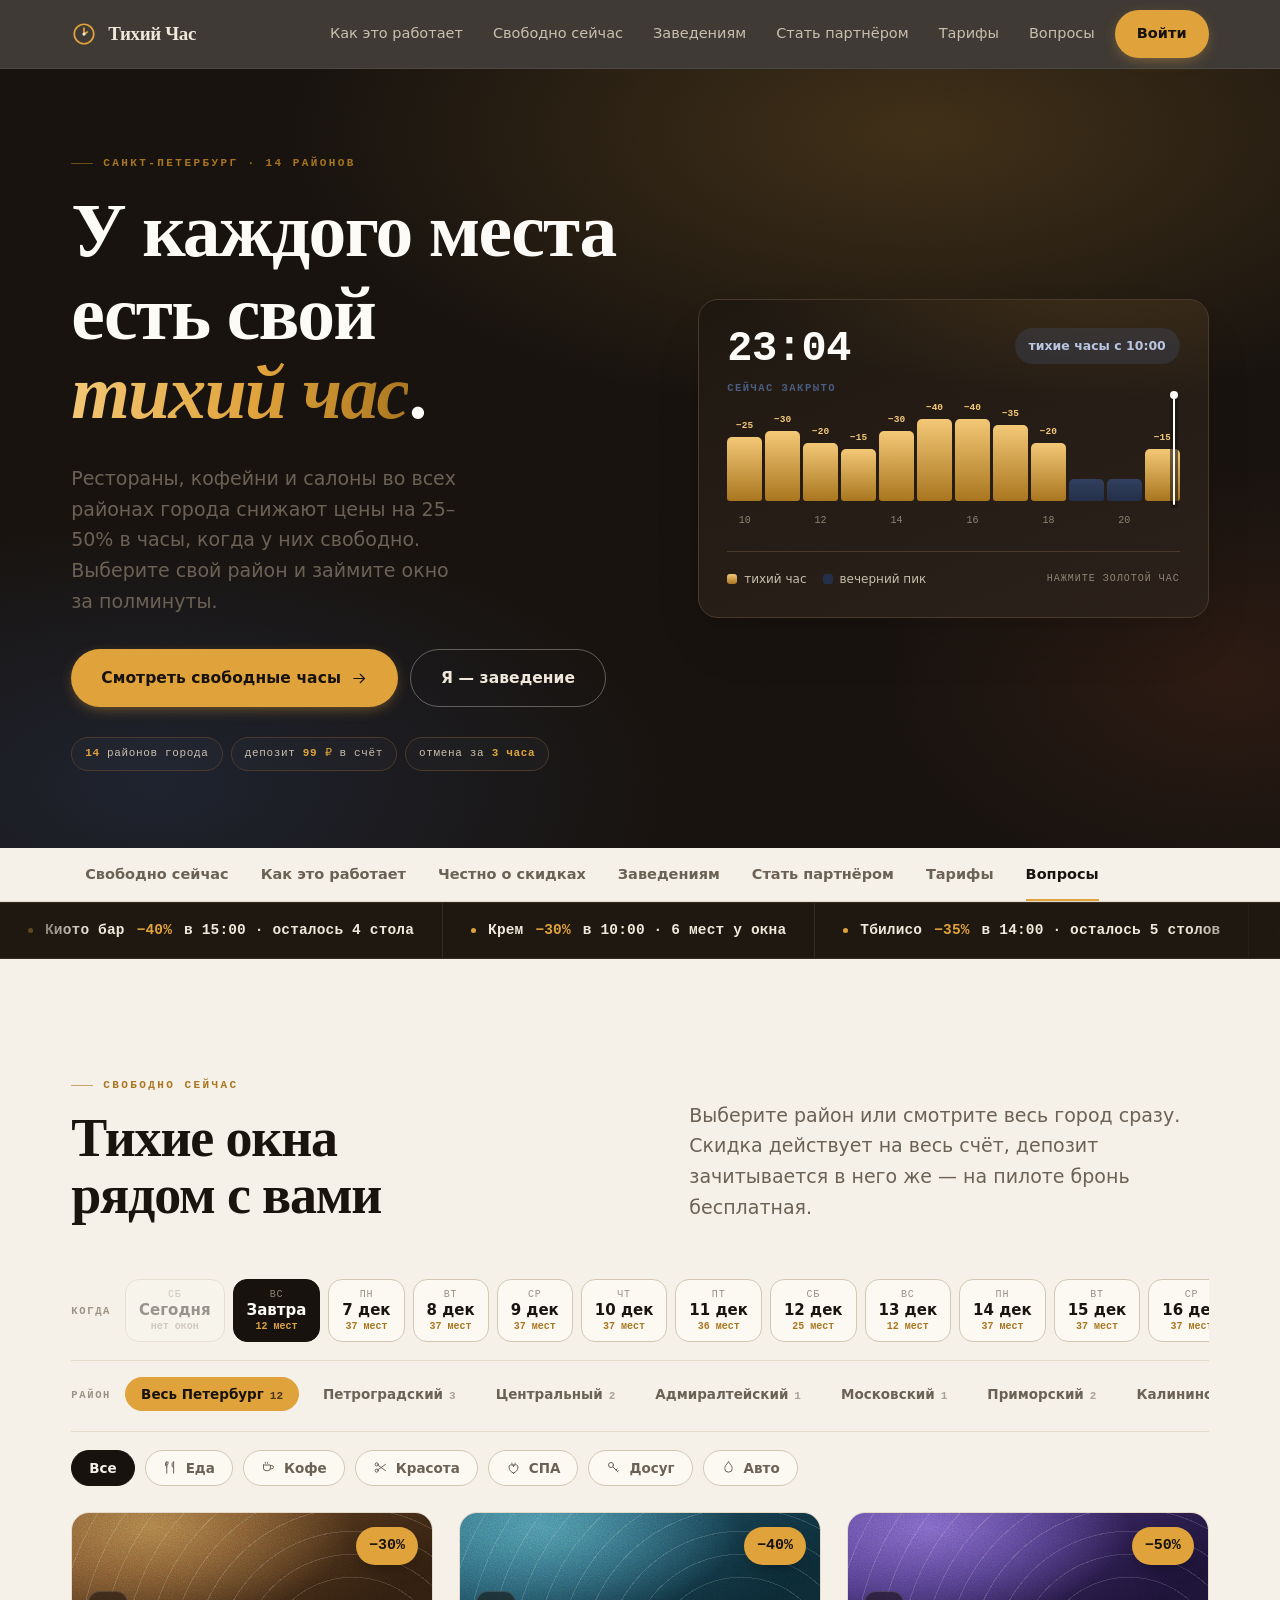
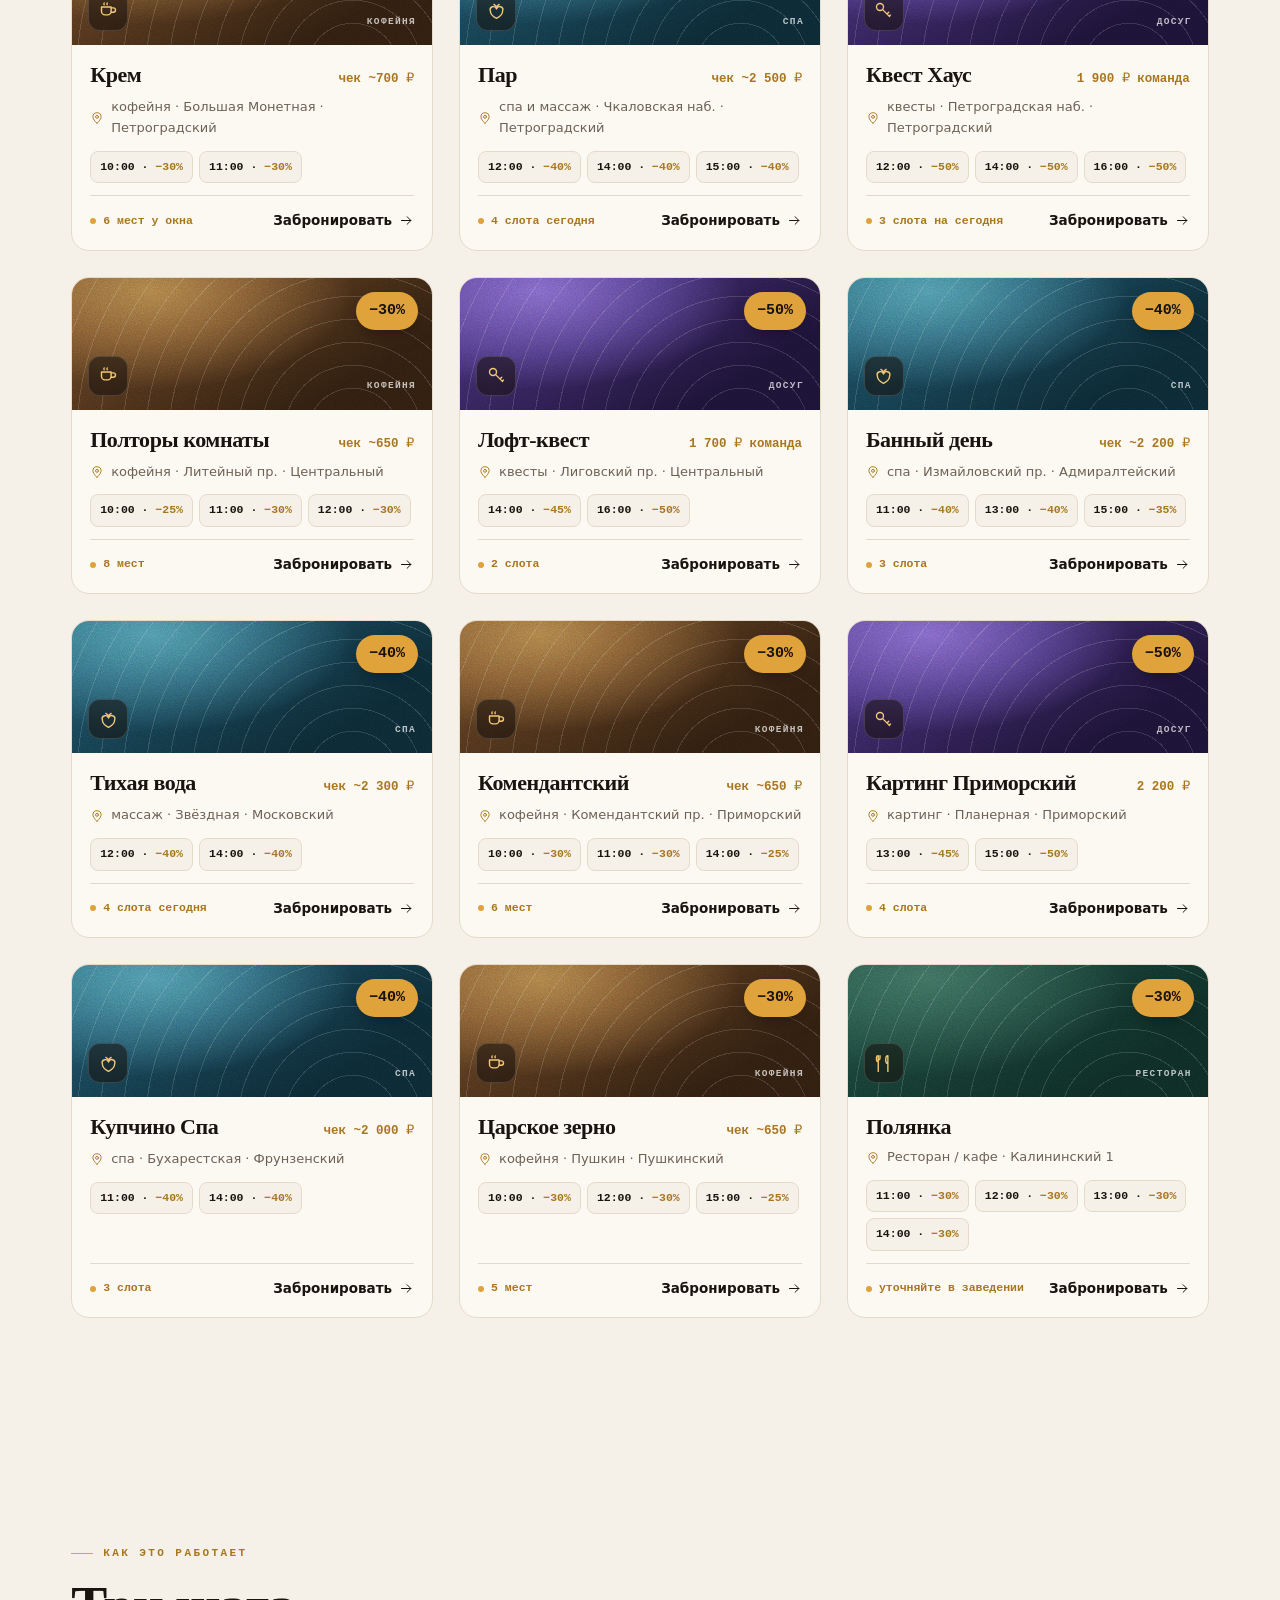
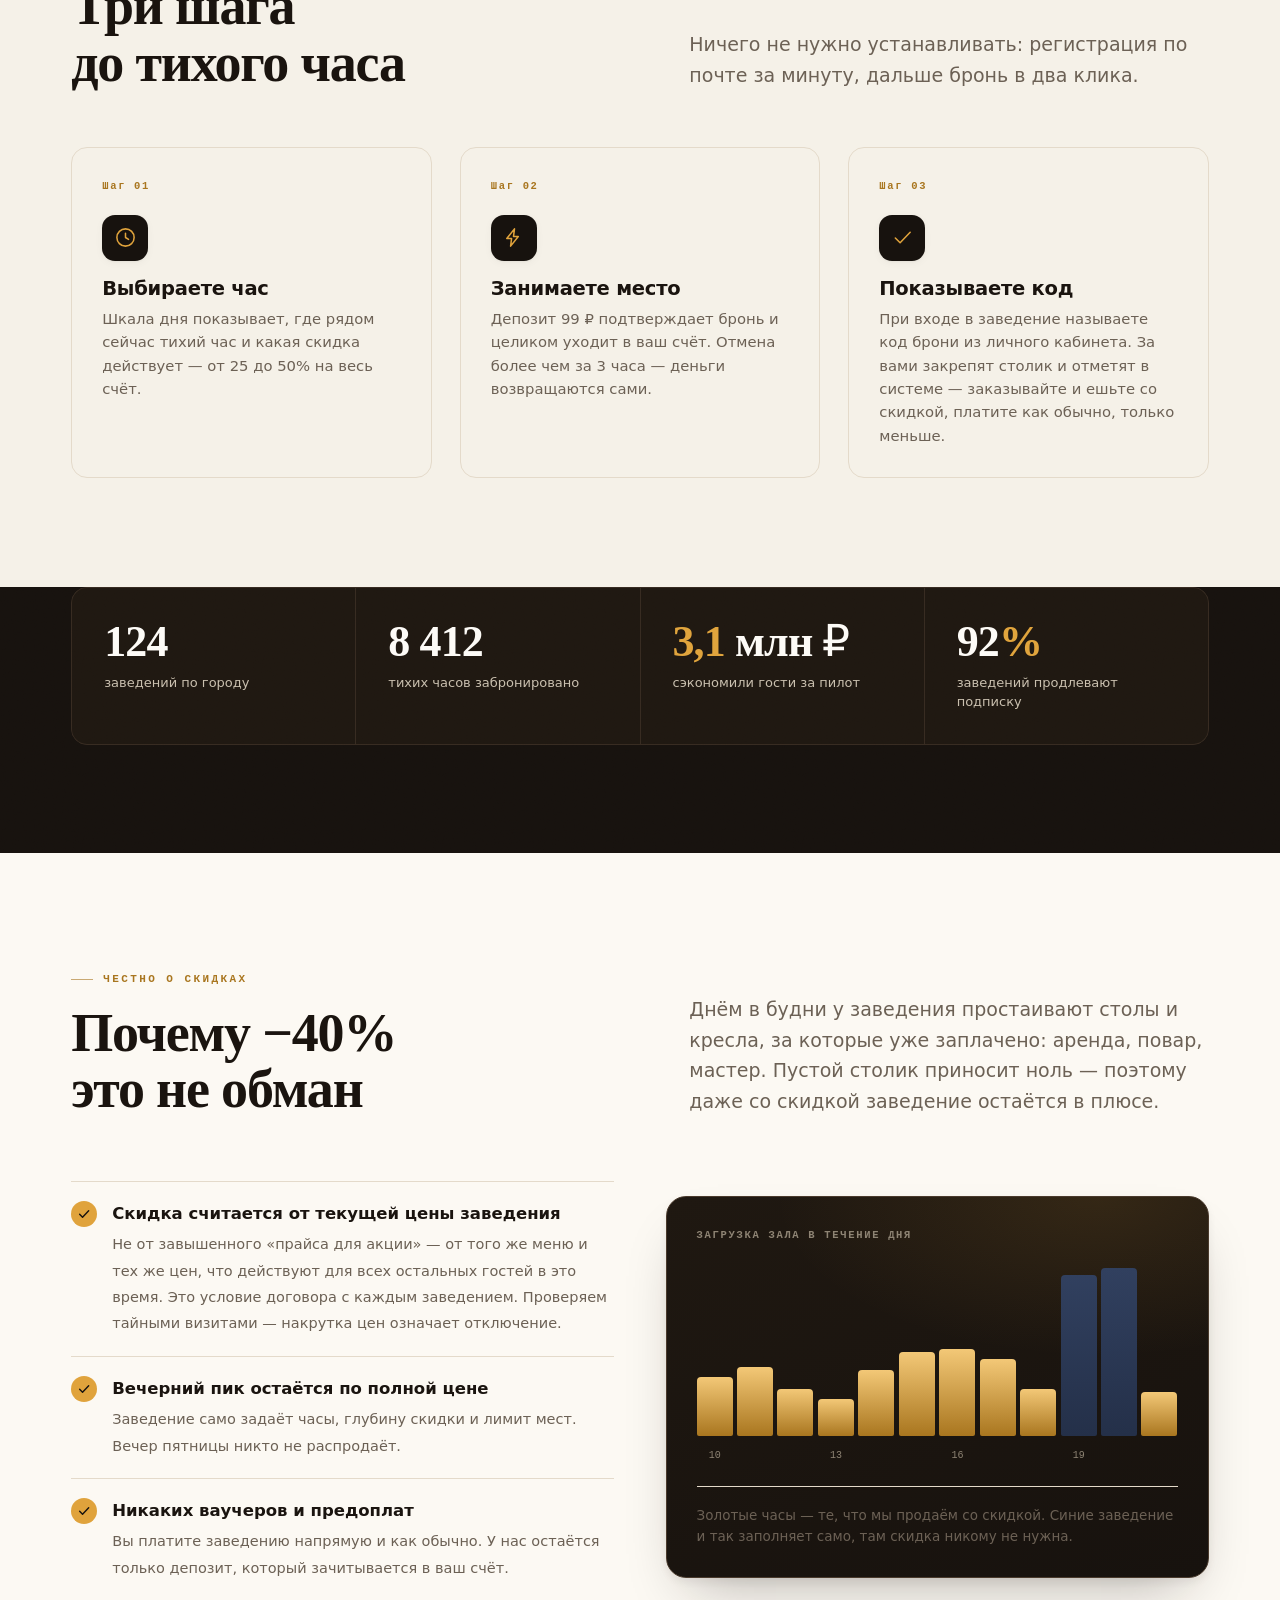
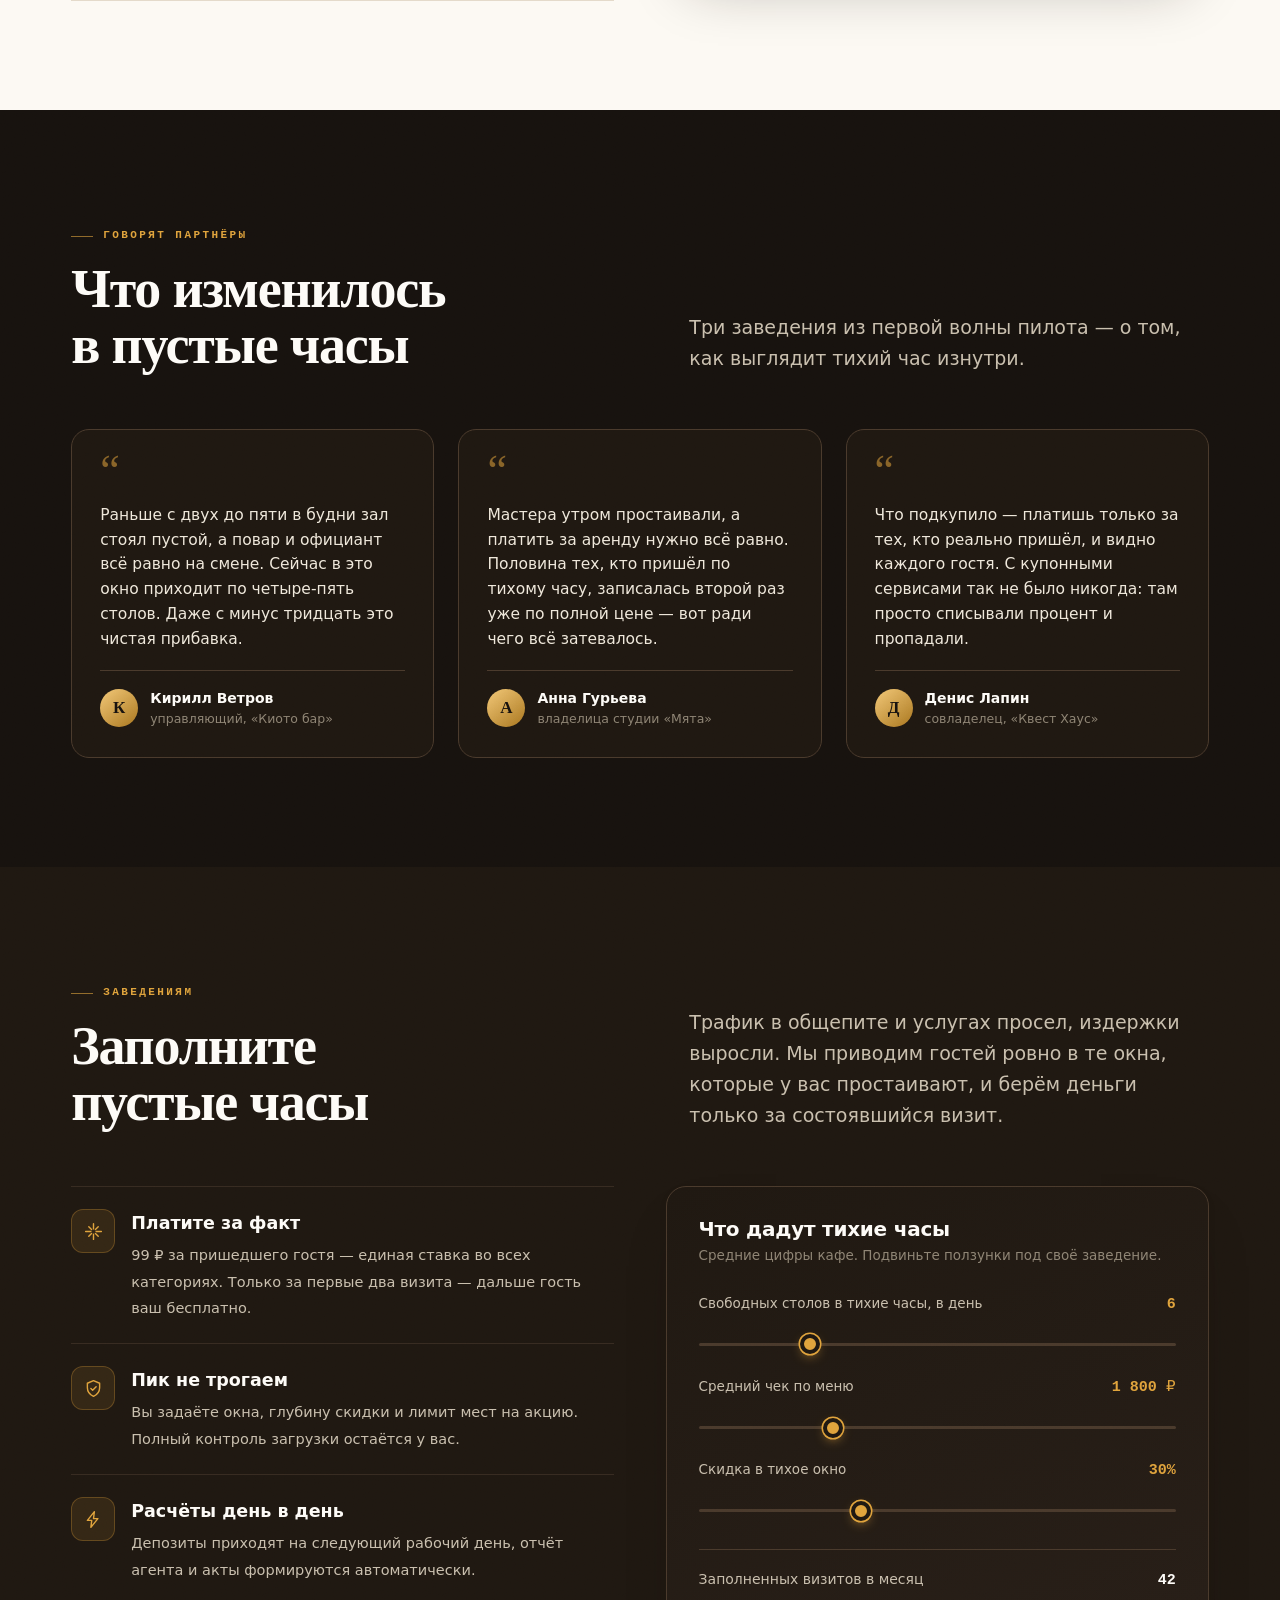
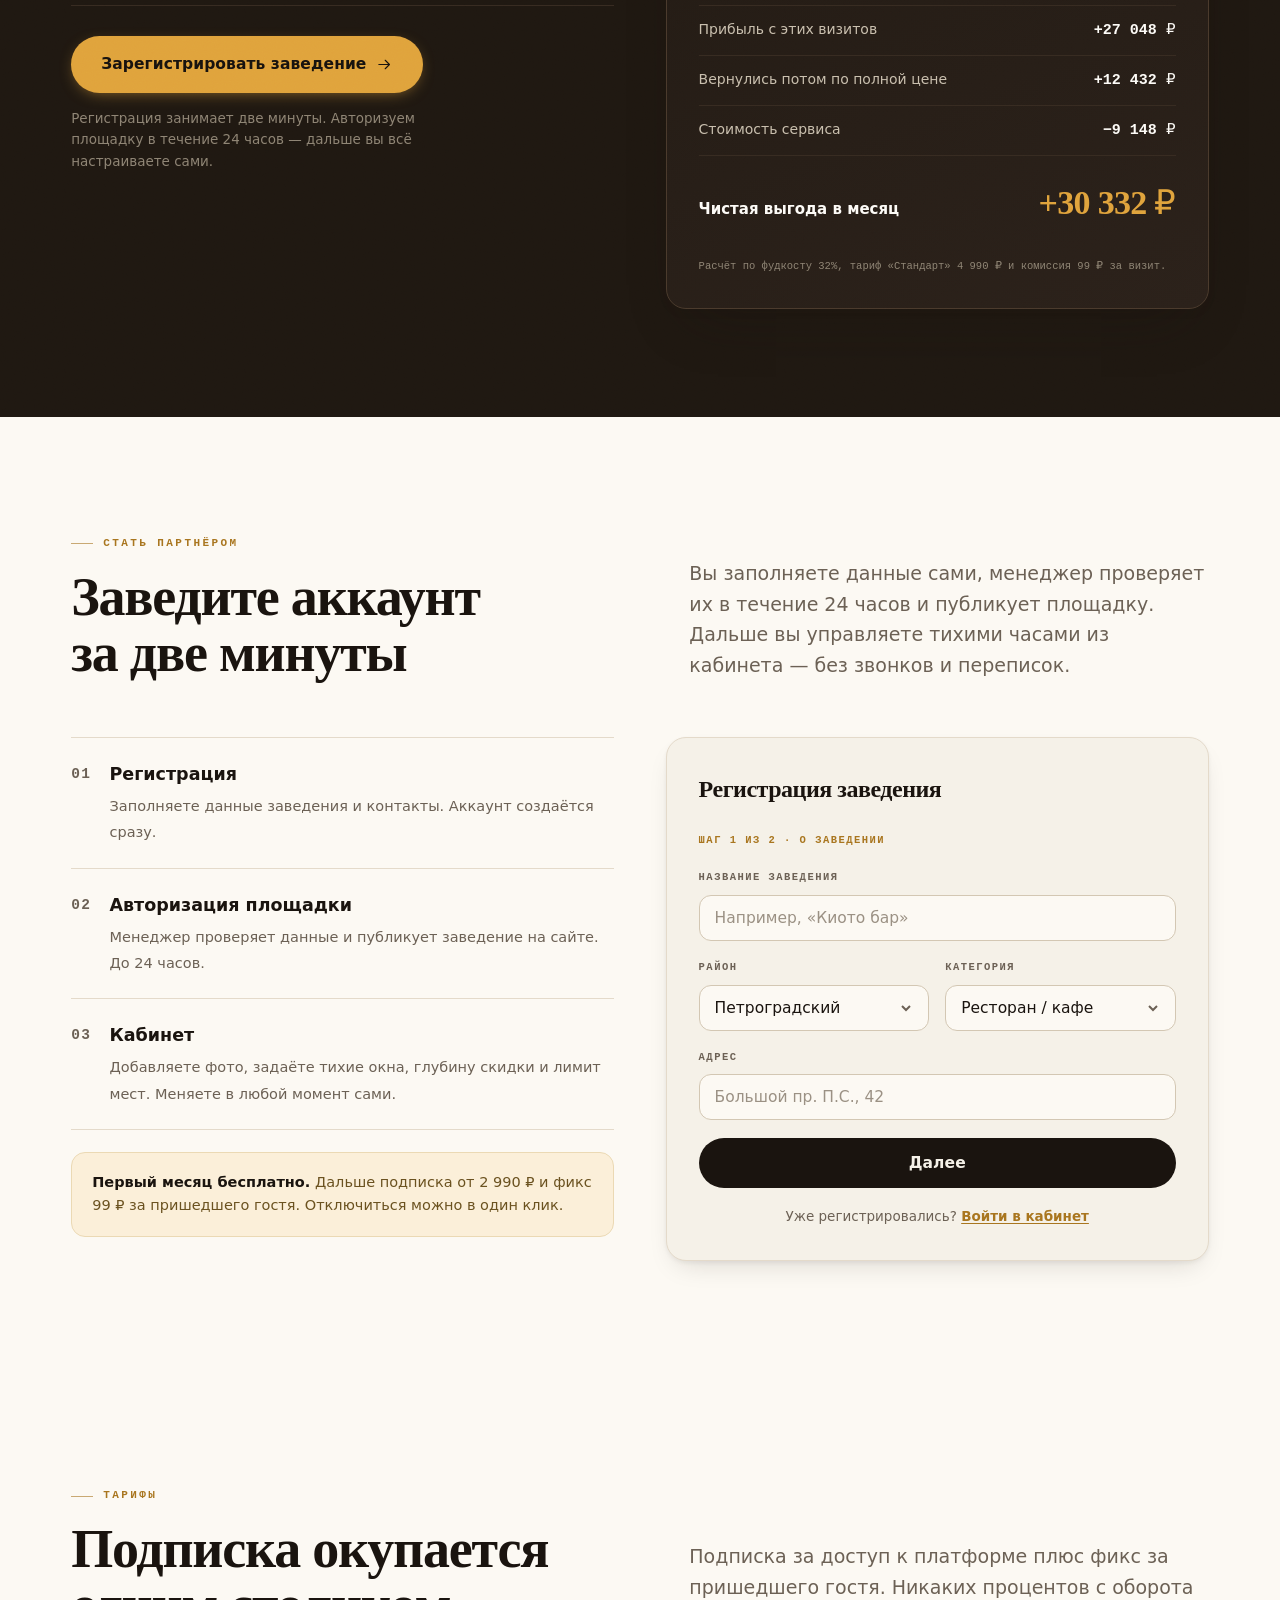
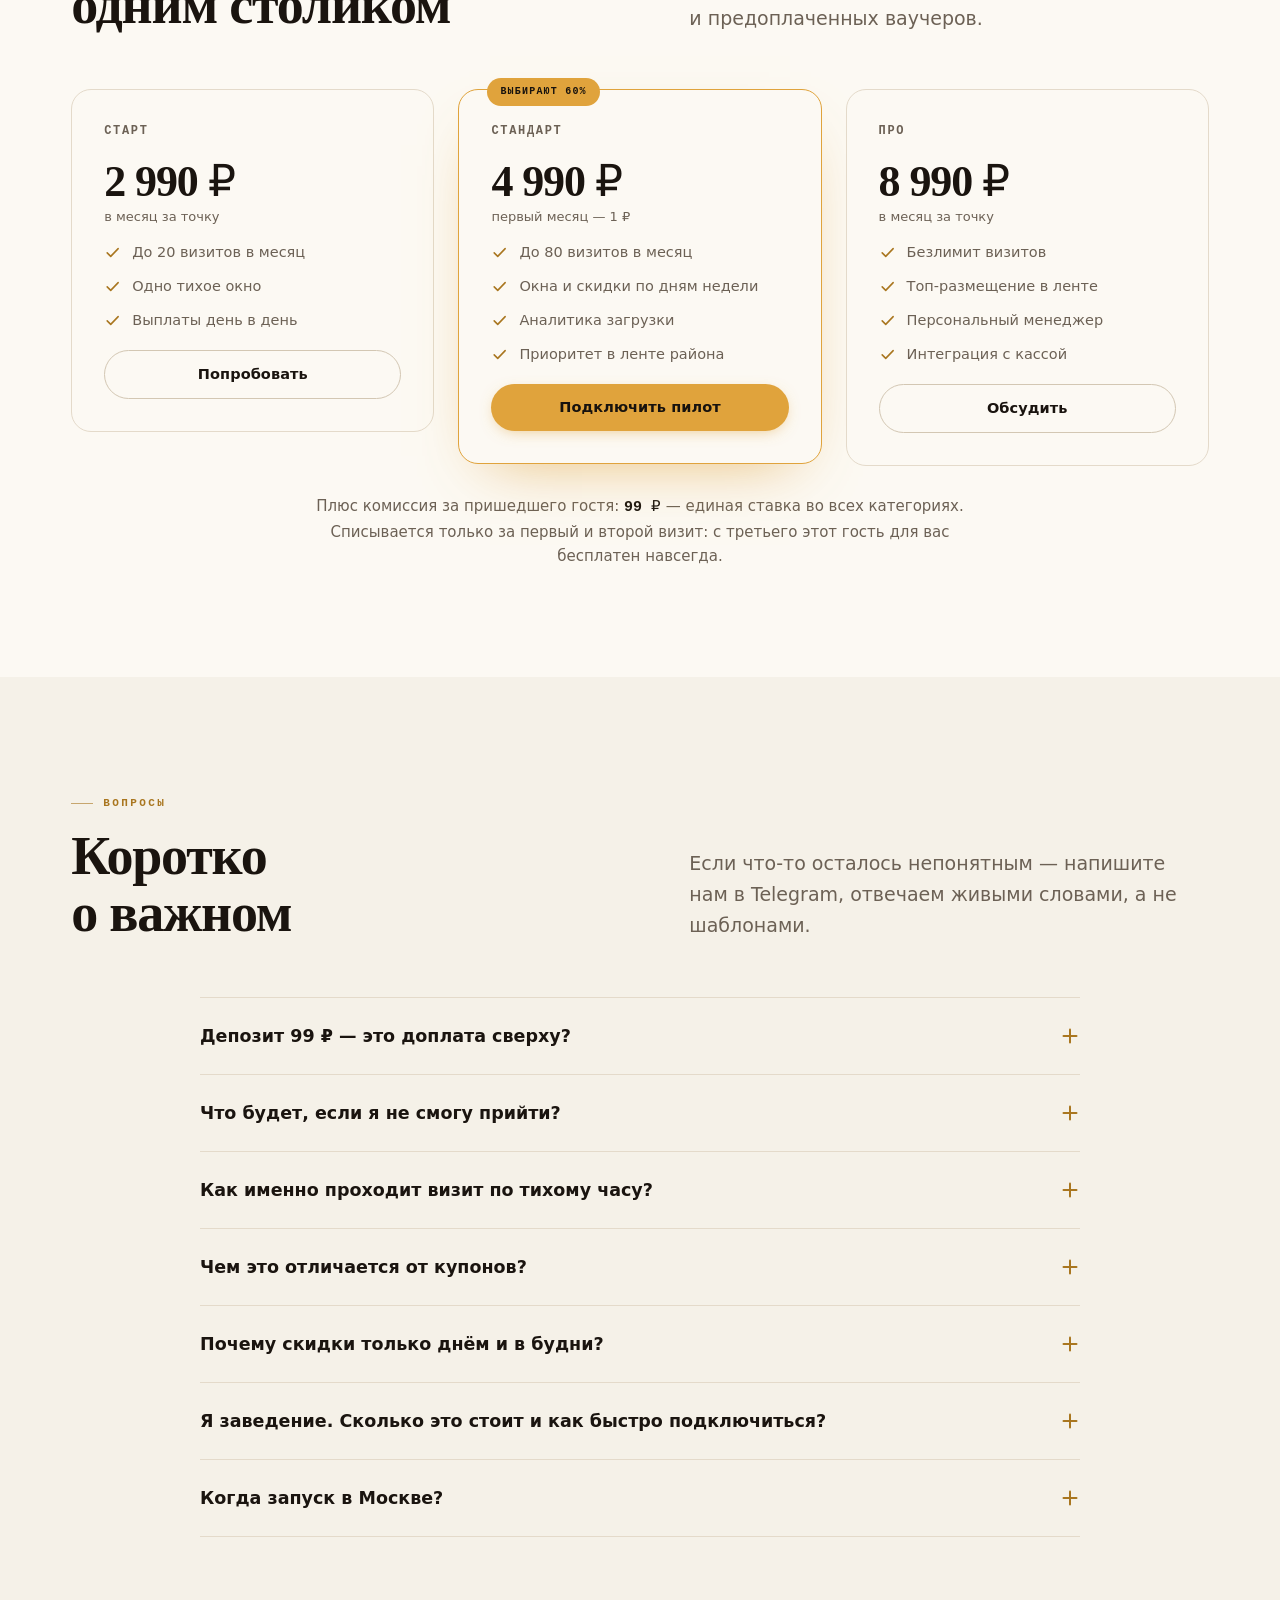
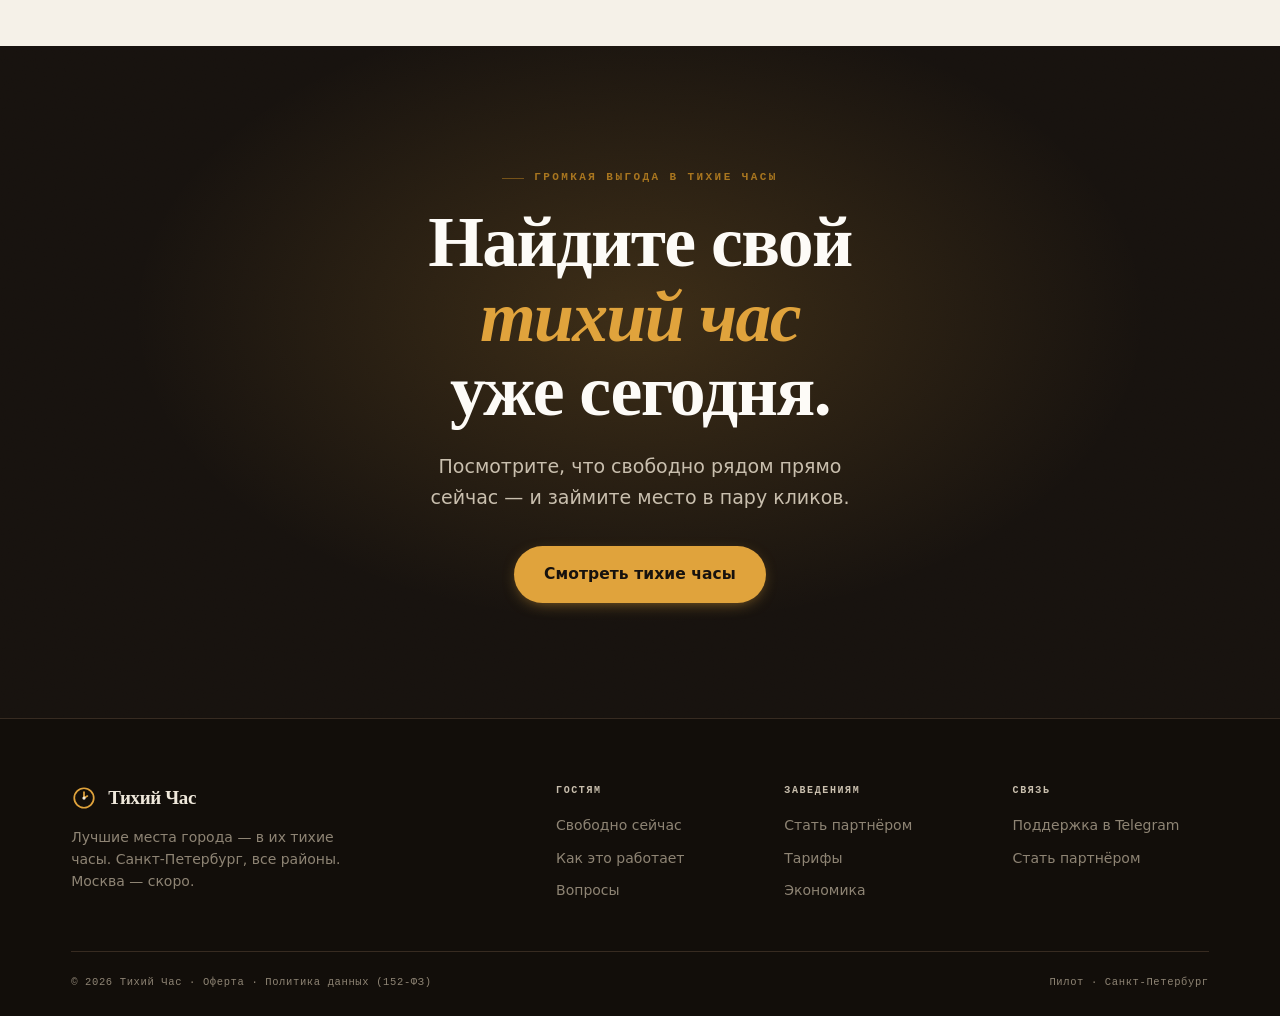
==== index.html @ 90f1ee92 "Фотографии заведения в нормальном размере, а не полоской Вчерашняя галерея встала в декоративную пол" ====
<!DOCTYPE html>
<html lang="ru">
<head>
<meta charset="UTF-8">
<meta name="viewport" content="width=device-width, initial-scale=1.0">
<meta name="color-scheme" content="light only">
<meta name="supported-color-schemes" content="light">
<title>Тихий Час — лучшие места Санкт-Петербурга в их тихие часы</title>
<meta name="description" content="Рестораны, кофейни и салоны Санкт-Петербурга снижают цены на 25–50% в часы, когда у них свободно. Бронируйте тихий час онлайн.">
<link rel="icon" href="/favicon.ico" sizes="any">
<link rel="icon" type="image/png" sizes="32x32" href="/favicon-32.png">
<link rel="apple-touch-icon" href="/apple-touch-icon.png">
<meta property="og:type" content="website">
<meta property="og:site_name" content="Тихий Час">
<meta property="og:locale" content="ru_RU">
<meta property="og:url" content="https://tihiy-chas.ru/">
<meta property="og:title" content="Тихий Час — скидки 25–50% в непиковые часы">
<meta property="og:description" content="Рестораны, кофейни и салоны Санкт-Петербурга снижают цены на 25–50% в часы, когда у них свободно. Бронируйте тихий час на сайте за полминуты.">
<meta property="og:image" content="https://tihiy-chas.ru/og.png">
<meta property="og:image:width" content="1200">
<meta property="og:image:height" content="630">
<meta name="twitter:card" content="summary_large_image">
<meta name="twitter:title" content="Тихий Час — скидки 25–50% в непиковые часы">
<meta name="twitter:description" content="Заведения Петербурга снижают цены в свободные часы. Бронь за полминуты на сайте.">
<meta name="twitter:image" content="https://tihiy-chas.ru/og.png">
<link rel="canonical" href="https://tihiy-chas.ru/">
<script type="application/ld+json">
{
  "@context": "https://schema.org",
  "@graph": [
    {
      "@type": "Organization",
      "@id": "https://tihiy-chas.ru/#organization",
      "name": "Тихий Час",
      "url": "https://tihiy-chas.ru/",
      "description": "Сервис бронирования непиковых часов в заведениях Санкт-Петербурга: рестораны, кофейни, салоны красоты и спа снижают цены на 25–50% в часы, когда у них свободно.",
      "image": "https://tihiy-chas.ru/og.png",
      "areaServed": {
        "@type": "City",
        "name": "Санкт-Петербург",
        "address": {
          "@type": "PostalAddress",
          "addressCountry": "RU",
          "addressLocality": "Санкт-Петербург"
        }
      },
      "sameAs": [
        "https://t.me/Tihiy_chas_yourbot"
      ]
    },
    {
      "@type": "WebSite",
      "@id": "https://tihiy-chas.ru/#website",
      "url": "https://tihiy-chas.ru/",
      "name": "Тихий Час",
      "inLanguage": "ru-RU",
      "publisher": {
        "@id": "https://tihiy-chas.ru/#organization"
      }
    }
  ]
}
</script>
<!-- Google Fonts убраны: сервис недоступен в России, браузер ждал
     таймаута с пустым экраном. Системные шрифты рисуются сразу. -->
<style>
:root{
  color-scheme:light only;
  -webkit-text-size-adjust:100%;
  /* --- surfaces --- */
  --espresso:#17120E;
  --espresso-2:#1F1811;
  --espresso-3:#2B211A;
  --oat:#F5F1E8;
  --porcelain:#FCF9F3;
  /* --- accents --- */
  --honey:#E0A33C;
  --honey-lt:#F3C877;
  --honey-d:#A9761F;
  --dusk:#243049;
  --dusk-lt:#4A5D82;
  --ember:#C2542F;
  /* --- type --- */
  --ink:#1A140F;
  --ink-soft:#6C6155;
  --ink-faint:#9B9184;
  --cream:#EFE8DB;
  --cream-soft:#C9BFAE;
  --cream-dim:#8E8474;
  /* --- lines --- */
  --line:#E4DACA;
  --line-2:#D3C7B3;
  --line-dk:#372B21;
  --line-dk2:#4A3A2C;
  /* --- fonts --- */
  --disp:'New York','Iowan Old Style',Georgia,'Times New Roman',serif;
  --sans:-apple-system,BlinkMacSystemFont,'SF Pro Text',system-ui,'Segoe UI','Roboto',sans-serif;
  --mono:ui-monospace,'SF Mono','SFMono-Regular','Menlo',monospace;
  /* --- elevation --- */
  --e1:0 1px 2px rgba(26,20,15,.04), 0 2px 8px rgba(26,20,15,.04);
  --e2:0 2px 4px rgba(26,20,15,.05), 0 12px 28px -12px rgba(26,20,15,.18);
  --e3:0 4px 8px rgba(26,20,15,.06), 0 28px 56px -24px rgba(26,20,15,.32);
}
*{margin:0;padding:0;box-sizing:border-box;font-synthesis:none}
html{scroll-behavior:smooth}
@media(prefers-reduced-motion:reduce){html{scroll-behavior:auto}*{animation-duration:.001ms!important;transition-duration:.001ms!important}}
body{font-family:var(--sans);background:var(--oat);max-width:100vw;overflow-x:hidden;color:var(--ink);font-size:16.5px;line-height:1.6;-webkit-font-smoothing:antialiased;text-rendering:optimizeLegibility;overflow-x:hidden}
a{color:inherit;text-decoration:none}
button{font-family:var(--sans);cursor:pointer;border:none;background:none;color:inherit}
:focus-visible{outline:2.5px solid var(--honey);outline-offset:3px;border-radius:3px}
.ic{stroke:currentColor;fill:none;stroke-width:1.6;stroke-linecap:round;stroke-linejoin:round;flex:none}
.wrap{max-width:1240px;margin:0 auto;padding-left:clamp(18px,4vw,52px);padding-right:clamp(18px,4vw,52px);width:100%}
@media(max-width:420px){.wrap{padding-left:18px;padding-right:18px}}

/* ---------- shared type ---------- */
.eyebrow{font-family:var(--mono);font-size:11px;font-weight:700;letter-spacing:.22em;text-transform:uppercase;color:var(--honey-d);display:inline-flex;align-items:center;gap:10px}
.eyebrow::before{content:"";width:22px;height:1px;background:currentColor;opacity:.6}
.dark .eyebrow{color:var(--honey)}
h1,h2,h3{font-family:var(--disp);font-weight:700;letter-spacing:-.022em;line-height:1.04;text-wrap:balance}
.lead{font-size:clamp(16.5px,1.5vw,19px);color:var(--ink-soft);line-height:1.62}
.dark .lead{color:var(--cream-soft)}

/* ---------- grain ---------- */
.grain::after{content:"";position:absolute;inset:0;pointer-events:none;z-index:1;opacity:.055;mix-blend-mode:overlay;
 background-image:url("data:image/svg+xml,%3Csvg xmlns='http://www.w3.org/2000/svg' width='180' height='180'%3E%3Cfilter id='n'%3E%3CfeTurbulence type='fractalNoise' baseFrequency='.9' numOctaves='3'/%3E%3C/filter%3E%3Crect width='100%25' height='100%25' filter='url(%23n)'/%3E%3C/svg%3E")}


/* ---------- scroll progress ---------- */
.prog{position:fixed;top:0;left:0;height:2px;width:0;background:linear-gradient(90deg,var(--honey-d),var(--honey-lt));z-index:90;transition:width .1s linear}

/* ---------- BOOT ---------- */
#boot{position:fixed;inset:0;z-index:250;background:var(--espresso);display:grid;place-items:center;transition:opacity .6s cubic-bezier(.6,0,.2,1),visibility .6s}
/* pointer-events обязателен: visibility переключается лишь в КОНЦЕ
   перехода, и все 0.6 с заставка невидима, но перехватывает нажатия.
   Если переход не завершится (вкладку свернули, браузер притормозил),
   она осталась бы невидимой ловушкой — сайт выглядит рабочим и не
   реагирует ни на одно касание. */
#boot.done{opacity:0;visibility:hidden;pointer-events:none}
.boot-in{text-align:center}
.boot-mk{font-family:var(--disp);font-weight:700;font-size:clamp(26px,4.4vw,42px);color:var(--cream);letter-spacing:-.02em;overflow:hidden;line-height:1.2}
.boot-mk span{display:inline-block;transform:translateY(110%);animation:up .8s cubic-bezier(.19,1,.22,1) .1s forwards}
.boot-ln{width:min(220px,50vw);height:1px;background:rgba(239,232,219,.2);margin:20px auto 0;overflow:hidden}
.boot-ln i{display:block;height:100%;width:0;background:var(--honey);animation:fill 1.15s cubic-bezier(.5,0,.2,1) .2s forwards}
@keyframes fill{to{width:100%}}
.boot-sub{margin-top:14px;font-family:var(--mono);font-size:10px;letter-spacing:.24em;text-transform:uppercase;color:var(--cream-dim)}
@keyframes up{to{transform:none}}

/* ---------- NAV ---------- */
nav{position:sticky;top:0;z-index:80;transition:transform .28s cubic-bezier(.19,1,.22,1);background:rgba(23,18,14,.82);-webkit-backdrop-filter:blur(16px) saturate(1.4);backdrop-filter:blur(16px) saturate(1.4);border-bottom:1px solid rgba(255,255,255,.07)}
.nav-in{display:flex;align-items:center;height:68px;color:var(--cream);gap:20px}
.brand{display:flex;align-items:center;gap:11px;font-family:var(--disp);font-weight:700;font-size:19px;letter-spacing:-.02em}
.brand svg{width:26px;height:26px;stroke:var(--honey)}
.nav-links{display:none;margin-left:auto;gap:30px;font-size:14.5px;color:var(--cream-soft)}
@media(min-width:1020px){.nav-links{display:flex}}
.nav-links a{position:relative;padding:4px 0;transition:color .25s}
.nav-links a::after{content:"";position:absolute;left:0;right:100%;bottom:0;height:1px;background:var(--honey);transition:right .3s cubic-bezier(.19,1,.22,1)}
.nav-links a:hover{color:var(--cream)}
.nav-links a:hover::after{right:0}
.nav-cta{margin-left:auto}
.cta-short{display:none}
@media(max-width:420px){
  .cta-full{display:none}
  .cta-short{display:inline}
  .nav-in{gap:12px}
  .btn{padding:11px 18px;font-size:14px}
}
@media(min-width:1020px){.nav-cta{margin-left:0}}
.btn{position:relative;display:inline-flex;align-items:center;justify-content:center;gap:10px;font-weight:700;font-size:14.5px;padding:12px 22px;border-radius:100px;transition:transform .3s cubic-bezier(.19,1,.22,1),background .25s,color .25s,box-shadow .3s;white-space:nowrap;letter-spacing:.005em}
.btn-honey{background:var(--honey);color:var(--espresso);box-shadow:0 4px 16px -6px rgba(224,163,60,.7)}
.btn-honey:hover{background:var(--honey-lt);box-shadow:0 10px 30px -8px rgba(224,163,60,.75)}
.btn-ink{background:var(--ink);color:var(--oat)}
.btn-ink:hover{background:#000}
.btn-out{border:1px solid rgba(239,232,219,.34);color:var(--cream)}
.btn-out:hover{border-color:var(--cream);background:rgba(239,232,219,.06)}
.btn-out-d{border:1px solid var(--line-2);color:var(--ink)}
.btn-out-d:hover{background:var(--ink);color:var(--oat);border-color:var(--ink)}
.btn-lg{padding:16px 30px;font-size:15.5px}
@media(max-width:420px){
  .btn-lg{padding:15px 20px;font-size:14.5px}
  .btn{white-space:normal;text-align:center;max-width:100%}
}
.btn .ic{width:17px;height:17px;transition:transform .3s cubic-bezier(.19,1,.22,1)}
.btn:hover .ic{transform:translateX(3px)}

/* ---------- HERO ---------- */
.hero{position:relative;background:var(--espresso);color:var(--cream);overflow:hidden;isolation:isolate}
.hero .amb{position:absolute;inset:0;z-index:0;
 background:
  radial-gradient(80% 60% at 72% 8%, rgba(224,163,60,.20), transparent 62%),
  radial-gradient(60% 50% at 12% 92%, rgba(36,48,73,.55), transparent 68%),
  radial-gradient(40% 40% at 96% 78%, rgba(194,84,47,.12), transparent 70%)}
.hero-in{position:relative;z-index:2;display:grid;grid-template-columns:1fr;gap:clamp(30px,4vw,54px);padding-top:clamp(46px,6vw,88px);padding-bottom:clamp(46px,6vw,80px);align-items:center}
@media(min-width:960px){.hero-in{grid-template-columns:minmax(0,1.06fr) minmax(0,.94fr)}}
.hero h1{font-size:clamp(38px,5.9vw,78px);color:#FDFBF7;font-weight:700}
.hero h1 em{font-style:italic;font-weight:600;color:transparent;background:linear-gradient(96deg,var(--honey-lt),var(--honey) 55%,var(--honey-d));-webkit-background-clip:text;background-clip:text}
.hero h1 .ln{display:block;overflow:hidden;padding-bottom:.06em}
.hero h1 .ln>span{display:block;transform:translateY(110%);animation:up .95s cubic-bezier(.19,1,.22,1) forwards;animation-delay:calc(var(--i)*.1s + .15s)}
.hero .lead{margin:26px 0 32px;max-width:33ch}
.hero-cta{display:flex;gap:12px;flex-wrap:wrap}
.hero-tags{display:flex;gap:8px;flex-wrap:wrap;margin-top:30px}
.tag{font-family:var(--mono);font-size:11px;letter-spacing:.06em;color:var(--cream-soft);border:1px solid var(--line-dk2);border-radius:100px;padding:7px 13px;background:rgba(255,255,255,.02)}
.tag b{color:var(--honey);font-weight:700}

/* --- day rail card --- */
.rail-card{position:relative;background:linear-gradient(160deg,var(--espresso-2),var(--espresso-3));border:1px solid var(--line-dk2);border-radius:20px;padding:clamp(20px,2.3vw,28px);box-shadow:var(--e3);overflow:hidden;isolation:isolate}
.rail-card::before{content:"";position:absolute;inset:0;z-index:0;background:radial-gradient(120% 70% at 78% -10%,rgba(224,163,60,.15),transparent 60%)}
.rail-card>*{position:relative;z-index:2}
.rc-top{display:flex;align-items:flex-start;justify-content:space-between;gap:14px;margin-bottom:22px}
.rc-time{font-family:var(--mono);font-size:clamp(30px,3.6vw,42px);font-weight:700;color:#FDFBF7;line-height:1;letter-spacing:-.01em;font-variant-numeric:tabular-nums}
.rc-state{font-family:var(--mono);font-size:10.5px;font-weight:700;letter-spacing:.14em;text-transform:uppercase;margin-top:10px;color:var(--honey)}
.rc-state.pk{color:var(--dusk-lt)}
.rc-badge{font-size:12.5px;font-weight:700;color:var(--espresso);background:var(--honey);border-radius:100px;padding:8px 14px;white-space:nowrap}
.rc-badge.pk{background:rgba(74,93,130,.25);color:#B9C6E0}
.rc-track{position:relative;display:grid;grid-auto-flow:column;grid-auto-columns:1fr;gap:3px;height:82px;align-items:end}
.cell{position:relative;border-radius:5px 5px 3px 3px;transform-origin:bottom;transform:scaleY(0);animation:grow .8s cubic-bezier(.19,1,.22,1) forwards;animation-delay:calc(var(--n)*.04s + .5s)}
@keyframes grow{to{transform:scaleY(1)}}
.cell.q{background:linear-gradient(180deg,var(--honey-lt),var(--honey-d));cursor:pointer}
.cell.q:hover{filter:brightness(1.12)}
.cell.p{background:linear-gradient(180deg,#31405F,var(--dusk))}
.cell.sel{background:linear-gradient(180deg,#FFF,#E8DCC6);box-shadow:0 0 0 2px rgba(255,255,255,.35)}
.cell .cv{position:absolute;top:-19px;left:50%;transform:translateX(-50%);font-family:var(--mono);font-size:9.5px;font-weight:700;color:var(--honey-lt);opacity:0;animation:fadeIn .5s ease calc(var(--n)*.04s + 1s) forwards}
.cell.p .cv{color:var(--dusk-lt)}
@keyframes fadeIn{to{opacity:1}}
.rc-now{position:absolute;top:-24px;bottom:-4px;width:2px;background:#FDFBF7;border-radius:2px;z-index:5;box-shadow:0 0 0 3px rgba(23,18,14,.6)}
.rc-now::before{content:"";position:absolute;top:-4px;left:50%;transform:translateX(-50%);width:8px;height:8px;border-radius:50%;background:#FDFBF7}
.rc-axis{display:grid;grid-auto-flow:column;grid-auto-columns:1fr;gap:3px;margin-top:12px}
.rc-axis span{font-family:var(--mono);font-size:10px;color:var(--cream-dim);text-align:center}
.rc-foot{display:flex;align-items:center;justify-content:space-between;gap:12px;flex-wrap:wrap;margin-top:22px;padding-top:18px;border-top:1px solid var(--line-dk2)}
.rc-key{display:flex;gap:16px;flex-wrap:wrap;font-size:12px;color:var(--cream-soft)}
.rc-key i{width:10px;height:10px;border-radius:3px;display:inline-block;margin-right:7px;vertical-align:-1px}
.rc-hint{font-family:var(--mono);font-size:10px;letter-spacing:.1em;text-transform:uppercase;color:var(--cream-dim)}

/* ---------- TICKER ---------- */
.ticker{background:var(--espresso-2);border-top:1px solid var(--line-dk);border-bottom:1px solid var(--line-dk);overflow:hidden;position:relative;max-width:100vw;contain:paint}
.ticker::before,.ticker::after{content:"";position:absolute;top:0;bottom:0;width:90px;z-index:3;pointer-events:none}
.ticker::before{left:0;background:linear-gradient(90deg,var(--espresso-2),transparent)}
.ticker::after{right:0;background:linear-gradient(270deg,var(--espresso-2),transparent)}
.tick-row{display:flex;gap:0;width:max-content;animation:slide 110s linear infinite}
.ticker:hover .tick-row{animation-play-state:paused}
@keyframes slide{to{transform:translateX(-50%)}}
.tick{display:flex;align-items:center;gap:12px;padding:16px 28px;font-family:var(--mono);font-size:14.5px;font-weight:700;letter-spacing:.01em;color:#EFE8DB;white-space:nowrap;border-right:1px solid var(--line-dk)}
.tick b{color:var(--honey);font-weight:700}
.tick .dot{width:5px;height:5px;border-radius:50%;background:var(--honey);flex:none}

/* ---------- SECTION ---------- */
.sec{padding:clamp(66px,8.5vw,124px) 0;position:relative;background-color:var(--oat);color:var(--ink)}
.dark{background:var(--espresso);color:var(--cream)}
.dark h2,.dark h3{color:#FDFBF7}
.paper{background-color:var(--porcelain)}
.sec-head{display:grid;gap:16px;grid-template-columns:1fr;margin-bottom:clamp(34px,4.4vw,56px);align-items:end}
@media(min-width:920px){.sec-head{grid-template-columns:minmax(0,1.05fr) minmax(0,.95fr);gap:44px}}
.sec-head h2{font-size:clamp(30px,4.3vw,54px)}
.sec-head .lead{max-width:50ch}

/* ---------- STEPS ---------- */
.steps{display:grid;grid-template-columns:1fr;gap:clamp(20px,2.4vw,28px)}
@media(min-width:860px){.steps{grid-template-columns:repeat(3,1fr)}}
.step{position:relative;background:var(--oat);border:1px solid var(--line);border-radius:16px;padding:clamp(22px,2.4vw,30px);transition:transform .4s cubic-bezier(.19,1,.22,1),box-shadow .4s,border-color .3s}
.paper .step{background:var(--porcelain)}
.step:hover{transform:translateY(-5px);box-shadow:var(--e2);border-color:var(--line-2)}
.step-n{font-family:var(--mono);font-size:10.5px;font-weight:700;letter-spacing:.16em;color:var(--honey-d);margin-bottom:20px}
.step-ic{width:46px;height:46px;border-radius:13px;background:var(--espresso);color:var(--honey);display:grid;place-items:center;margin-bottom:18px;box-shadow:var(--e1)}
.step-ic .ic{width:23px;height:23px}
.step h3{font-family:var(--sans);font-weight:700;font-size:19.5px;letter-spacing:-.012em;margin-bottom:8px}
.step p{font-size:14.8px;color:var(--ink-soft);line-height:1.58}

/* ---------- STATS ---------- */
.stats{display:grid;grid-template-columns:repeat(2,1fr);gap:1px;background:var(--line-dk);border:1px solid var(--line-dk);border-radius:16px;overflow:hidden}
@media(min-width:820px){.stats{grid-template-columns:repeat(4,1fr)}}
.stat{background:var(--espresso-2);padding:clamp(22px,2.6vw,32px);transition:background .3s}
.stat:hover{background:var(--espresso-3)}
.stat b{display:block;font-family:var(--disp);font-weight:700;font-size:clamp(30px,3.8vw,44px);color:#FDFBF7;line-height:1;letter-spacing:-.02em;font-variant-numeric:tabular-nums;white-space:nowrap}
.stat b span{display:inline;margin:0;font-family:inherit;font-size:inherit;font-weight:inherit;line-height:inherit;letter-spacing:inherit;color:inherit}
.stat b .u{color:var(--honey)}
.stat span{display:block;margin-top:10px;font-size:13px;color:var(--cream-soft);line-height:1.45}

/* ---------- HONEST ---------- */
.honest-grid{display:grid;grid-template-columns:1fr;gap:clamp(28px,4vw,56px);align-items:center}
@media(min-width:920px){.honest-grid{grid-template-columns:minmax(0,1fr) minmax(0,1fr)}}
.claims{margin-top:8px}
.claim{display:grid;grid-template-columns:auto 1fr;gap:15px;padding:19px 0;border-bottom:1px solid var(--line)}
.claim:first-child{border-top:1px solid var(--line)}
.claim .ck{width:26px;height:26px;border-radius:50%;background:var(--honey);color:var(--espresso);display:grid;place-items:center;flex:none}
.claim .ck .ic{width:14px;height:14px;stroke-width:2.4}
.claim b{display:block;font-size:16.5px;font-weight:700;margin-bottom:4px}
.claim span{font-size:14.5px;color:var(--ink-soft);line-height:1.55}
.chart{position:relative;background:linear-gradient(160deg,var(--espresso-2),var(--espresso));border:1px solid var(--line-dk2);border-radius:20px;padding:clamp(22px,2.6vw,30px);box-shadow:var(--e3);overflow:hidden}
.chart::before{content:"";position:absolute;inset:0;background:radial-gradient(100% 70% at 80% 0%,rgba(224,163,60,.12),transparent 60%)}
.chart>*{position:relative;z-index:2}
.ch-t{font-family:var(--mono);font-size:10.5px;font-weight:700;letter-spacing:.16em;text-transform:uppercase;color:var(--cream-dim);margin-bottom:24px}
.ch-bars{display:grid;grid-auto-flow:column;grid-auto-columns:1fr;gap:4px;align-items:end;height:clamp(120px,15vw,168px)}
.ch-bars i{border-radius:4px 4px 2px 2px;min-height:10px;background:linear-gradient(180deg,var(--honey-lt),var(--honey-d));transform-origin:bottom;transform:scaleY(0)}
.ch-bars i.pk{background:linear-gradient(180deg,#31405F,var(--dusk))}
.in .ch-bars i{animation:grow .85s cubic-bezier(.19,1,.22,1) forwards;animation-delay:calc(var(--n)*.05s)}
.ch-x{display:grid;grid-auto-flow:column;grid-auto-columns:1fr;gap:4px;margin-top:12px}
.ch-x span{font-family:var(--mono);font-size:10px;color:var(--cream-dim);text-align:center}
.ch-note{margin-top:22px;padding-top:18px;border-top:1px solid var(--line);font-size:13.5px;color:var(--ink-soft);line-height:1.55}

/* ---------- VENUE FEED ---------- */
.dates{display:flex;align-items:center;gap:14px;margin-bottom:16px;padding-bottom:16px;border-bottom:1px solid var(--line)}
.dt-scroll{display:flex;gap:8px;overflow-x:auto;scrollbar-width:none;min-width:0;padding-bottom:2px;-webkit-overflow-scrolling:touch}
.dt-scroll::-webkit-scrollbar{display:none}
.dchip-d{flex:none;display:flex;flex-direction:column;align-items:center;gap:2px;min-width:68px;padding:9px 13px;border:1.5px solid var(--line-2);border-radius:14px;background:var(--porcelain);transition:.22s cubic-bezier(.19,1,.22,1)}
.dchip-d .dw{font-family:var(--mono);font-size:10px;letter-spacing:.08em;text-transform:uppercase;color:var(--ink-faint)}
.dchip-d .dd{font-size:15px;font-weight:700;color:var(--ink);line-height:1.15;white-space:nowrap}
.dchip-d .dn{font-family:var(--mono);font-size:10px;color:var(--honey-d);font-weight:700}
.dchip-d:hover{border-color:var(--ink);transform:translateY(-1px)}
.dchip-d.on{background:var(--espresso);border-color:var(--espresso)}
.dchip-d.on .dw{color:var(--cream-dim)}
.dchip-d.on .dd{color:#FDFBF7}
.dchip-d.on .dn{color:var(--honey)}
.dchip-d.off{opacity:.42}
.dchip-d.off .dn{color:var(--ink-faint)}
.districts{display:flex;align-items:center;gap:14px;margin-bottom:18px;padding-bottom:18px;border-bottom:1px solid var(--line)}
.d-lbl{font-family:var(--mono);font-size:10.5px;font-weight:700;letter-spacing:.16em;text-transform:uppercase;color:var(--ink-faint);flex:none}
.d-scroll{display:flex;gap:8px;overflow-x:auto;scrollbar-width:none;padding-bottom:2px;-webkit-overflow-scrolling:touch}
.d-scroll::-webkit-scrollbar{display:none}
.dchip{flex:none;font-size:13.5px;font-weight:600;padding:8px 15px;border-radius:100px;border:1px solid transparent;color:var(--ink-soft);transition:.22s cubic-bezier(.19,1,.22,1);white-space:nowrap}
.dchip:hover{color:var(--ink);background:var(--porcelain)}
.dchip.on{background:var(--honey);border-color:var(--honey);color:var(--espresso);font-weight:700}
.dchip .n{font-family:var(--mono);font-size:11px;opacity:.55;margin-left:6px}
.dchip.on .n{opacity:.75}
.feed-bar{display:flex;align-items:center;gap:10px;flex-wrap:wrap;margin-bottom:26px}
.chip{font-size:13.5px;font-weight:600;padding:9px 17px;border:1px solid var(--line-2);border-radius:100px;color:var(--ink-soft);background:var(--porcelain);transition:.22s cubic-bezier(.19,1,.22,1);display:inline-flex;align-items:center;gap:8px}
.chip .ic{width:15px;height:15px}
.chip:hover{border-color:var(--ink);color:var(--ink);transform:translateY(-1px)}
.chip.on{background:var(--espresso);border-color:var(--espresso);color:var(--oat)}
.hourpill{margin-left:auto;display:none;align-items:center;gap:10px;font-family:var(--mono);font-size:12px;color:var(--honey-d);background:#FBEFD9;border:1px solid #EBD9B4;border-radius:100px;padding:8px 14px}
.hourpill button{font-family:var(--mono);font-size:12px;color:var(--ink-soft);text-decoration:underline;text-underline-offset:3px}
.grid{display:grid;grid-template-columns:1fr;gap:clamp(18px,2.2vw,26px)}
@media(min-width:680px){.grid{grid-template-columns:repeat(2,1fr)}}
@media(min-width:1040px){.grid{grid-template-columns:repeat(3,1fr)}}
.card{position:relative;background:var(--porcelain);border:1px solid var(--line);border-radius:18px;overflow:hidden;cursor:pointer;display:flex;flex-direction:column;transition:transform .45s cubic-bezier(.19,1,.22,1),box-shadow .45s,border-color .35s;opacity:0;transform:translateY(20px)}
.card.shown{opacity:1;transform:none}
.card:hover{transform:translateY(-6px);box-shadow:var(--e3);border-color:var(--line-2)}
/* art cover */
.cover{position:relative;height:132px;overflow:hidden;isolation:isolate}
.cover .art{position:absolute;inset:0;transition:transform .7s cubic-bezier(.19,1,.22,1)}
/* Фото заведения из кабинета. Лежит поверх абстрактного арта: если снимок
   не загрузился, он удаляется и арт остаётся как запасная обложка. */
.cover-img{position:absolute;inset:0;width:100%;height:100%;object-fit:cover;z-index:0;
  transition:transform .7s cubic-bezier(.19,1,.22,1)}
.card:hover .cover-img{transform:scale(1.07)}
.sh-cover-img{position:absolute;inset:0;width:100%;height:100%;object-fit:cover;z-index:0}
.card:hover .cover .art{transform:scale(1.07)}
.cover::after{content:"";position:absolute;inset:0;z-index:2;opacity:.5;mix-blend-mode:overlay;
 background-image:url("data:image/svg+xml,%3Csvg xmlns='http://www.w3.org/2000/svg' width='140' height='140'%3E%3Cfilter id='n'%3E%3CfeTurbulence type='fractalNoise' baseFrequency='.85' numOctaves='2'/%3E%3C/filter%3E%3Crect width='100%25' height='100%25' filter='url(%23n)'/%3E%3C/svg%3E")}
.art-food{background:radial-gradient(90% 120% at 22% 10%,#3C6A5B,transparent 62%),linear-gradient(150deg,#1D4A3E,#0E2A24 78%)}
.art-coffee{background:radial-gradient(90% 120% at 22% 10%,#A87C46,transparent 62%),linear-gradient(150deg,#6B4726,#2E1D0F 78%)}
.art-beauty{background:radial-gradient(90% 120% at 22% 10%,#B4658C,transparent 62%),linear-gradient(150deg,#7A3055,#2E1122 78%)}
.art-spa{background:radial-gradient(90% 120% at 22% 10%,#4E93A8,transparent 62%),linear-gradient(150deg,#1F5468,#0C2732 78%)}
.art-fun{background:radial-gradient(90% 120% at 22% 10%,#7C63C4,transparent 62%),linear-gradient(150deg,#4A337E,#1B1233 78%)}
.art-auto{background:radial-gradient(90% 120% at 22% 10%,#5D7A90,transparent 62%),linear-gradient(150deg,#31485A,#131E27 78%)}
.cover .rings{position:absolute;inset:0;z-index:1;opacity:.16;
 background-image:repeating-radial-gradient(circle at 78% 118%, transparent 0 22px, rgba(255,255,255,.75) 22px 23px)}
.cover-ic{position:absolute;left:16px;bottom:14px;z-index:4;width:40px;height:40px;border-radius:12px;background:rgba(23,18,14,.55);-webkit-backdrop-filter:blur(6px);backdrop-filter:blur(6px);border:1px solid rgba(255,255,255,.14);display:grid;place-items:center;color:var(--honey-lt)}
.cover-ic .ic{width:21px;height:21px}
.cover-off{position:absolute;right:14px;top:14px;z-index:4;font-family:var(--mono);font-size:15px;font-weight:700;color:var(--espresso);background:var(--honey);border-radius:100px;padding:7px 13px;box-shadow:0 6px 18px -6px rgba(0,0,0,.5)}
.cover-cat{position:absolute;right:16px;bottom:16px;z-index:4;font-family:var(--mono);font-size:9.5px;font-weight:700;letter-spacing:.14em;text-transform:uppercase;color:rgba(255,255,255,.72)}
.card-b{padding:18px;display:flex;flex-direction:column;gap:12px;flex:1}
.card-t{display:flex;align-items:baseline;justify-content:space-between;gap:12px}
.card-t b{font-family:var(--disp);font-weight:700;font-size:22px;letter-spacing:-.02em;line-height:1.1}
.rate{font-family:var(--mono);font-size:12.5px;font-weight:700;color:var(--honey-d);white-space:nowrap}
.card-m{display:flex;align-items:center;gap:7px;font-size:13px;color:var(--ink-soft);margin-top:-4px}
.card-m .ic{width:14px;height:14px;color:var(--honey-d)}
.slots{display:flex;gap:6px;flex-wrap:wrap}
.slot{font-family:var(--mono);font-size:11.5px;font-weight:700;padding:6px 9px;border:1px solid var(--line);border-radius:8px;background:var(--oat);white-space:nowrap}
.slot em{font-style:normal;color:var(--honey-d)}
.card-f{display:flex;align-items:center;justify-content:space-between;gap:10px;margin-top:auto;padding-top:14px;border-top:1px solid var(--line)}
.left{font-family:var(--mono);font-size:11.5px;font-weight:700;color:var(--honey-d);display:flex;align-items:center;gap:7px}
.left i{width:6px;height:6px;border-radius:50%;background:var(--honey);display:inline-block}
.go{display:inline-flex;align-items:center;gap:7px;font-size:13.5px;font-weight:700}
.go .ic{width:15px;height:15px;transition:transform .35s cubic-bezier(.19,1,.22,1)}
.card:hover .go .ic{transform:translateX(4px)}
.empty{grid-column:1/-1;text-align:center;padding:56px 24px;border:1px dashed var(--line-2);border-radius:18px;font-family:var(--disp);font-style:italic;font-size:21px;color:var(--ink-soft)}

/* ---------- QUOTES ---------- */
.quotes{display:grid;grid-template-columns:1fr;gap:clamp(18px,2.2vw,24px)}
@media(min-width:840px){.quotes{grid-template-columns:repeat(3,1fr)}}
.quote{background:var(--espresso-2);border:1px solid var(--line-dk2);border-radius:18px;padding:clamp(22px,2.4vw,28px);display:flex;flex-direction:column;gap:18px;transition:transform .4s cubic-bezier(.19,1,.22,1),border-color .3s}
.quote:hover{transform:translateY(-4px);border-color:#5A4732}
.quote .qm{font-family:var(--disp);font-size:44px;line-height:.6;color:var(--honey);opacity:.55}
.quote p{font-size:15.5px;color:var(--cream);line-height:1.6}
.q-who{display:flex;align-items:center;gap:12px;margin-top:auto;padding-top:16px;border-top:1px solid var(--line-dk2)}
.q-who span.q-av{width:38px;height:38px;border-radius:50%;display:grid;place-items:center;font-family:var(--disp);font-weight:700;font-size:17px;line-height:1;color:var(--espresso);background:linear-gradient(140deg,var(--honey-lt),var(--honey-d));flex:none}
.q-who b{display:block;font-size:14px;color:#FDFBF7;font-weight:700}
.q-who span{display:block;font-size:12.5px;color:var(--cream-dim)}

/* ---------- BUSINESS ---------- */
.biz-grid{display:grid;grid-template-columns:1fr;gap:clamp(30px,4vw,54px);align-items:start}
@media(min-width:980px){.biz-grid{grid-template-columns:minmax(0,1fr) minmax(0,1fr)}}
.promise{display:grid;grid-template-columns:auto 1fr;gap:16px;padding:22px 0;border-bottom:1px solid var(--line-dk)}
.promise:first-child{border-top:1px solid var(--line-dk)}
.promise .pi{width:44px;height:44px;border-radius:12px;background:rgba(224,163,60,.11);border:1px solid rgba(224,163,60,.28);color:var(--honey);display:grid;place-items:center;flex:none}
.promise .pi .ic{width:21px;height:21px}
.promise b{display:block;font-size:17.5px;font-weight:700;color:#FDFBF7;margin-bottom:5px}
.promise span{font-size:14.5px;color:var(--cream-soft);line-height:1.55}
.calc{background:linear-gradient(160deg,var(--espresso-2),var(--espresso-3));border:1px solid var(--line-dk2);border-radius:20px;padding:clamp(22px,2.6vw,32px);box-shadow:var(--e3)}
.calc h3{font-family:var(--sans);font-size:20px;font-weight:700;letter-spacing:-.012em}
.calc .cs{font-size:13.5px;color:var(--cream-dim);margin:5px 0 26px}
.crow{margin-bottom:22px}
.crow label{display:flex;justify-content:space-between;align-items:baseline;gap:12px;font-size:13.5px;color:var(--cream-soft);margin-bottom:11px}
.crow output{font-family:var(--mono);font-weight:700;font-size:15px;color:var(--honey)}
input[type=range]{-webkit-appearance:none;appearance:none;width:100%;height:3px;border-radius:100px;background:var(--line-dk2);outline-offset:8px}
input[type=range]::-webkit-slider-thumb{-webkit-appearance:none;width:20px;height:20px;border-radius:50%;background:var(--honey);cursor:pointer;border:4px solid var(--espresso-2);box-shadow:0 0 0 1.5px var(--honey),0 4px 12px -3px rgba(224,163,60,.8);transition:transform .2s}
input[type=range]::-webkit-slider-thumb:hover{transform:scale(1.12)}
input[type=range]::-moz-range-thumb{width:16px;height:16px;border-radius:50%;background:var(--honey);cursor:pointer;border:4px solid var(--espresso-2)}
.cout{margin-top:28px;padding-top:6px;border-top:1px solid var(--line-dk2)}
.co{display:flex;justify-content:space-between;align-items:baseline;gap:14px;padding:12px 0;border-bottom:1px solid var(--line-dk);font-size:14px;color:var(--cream-soft)}
.co b{font-family:var(--mono);font-weight:700;font-size:15px;color:#FDFBF7;font-variant-numeric:tabular-nums}
.co.tot{border-bottom:none;padding-top:20px}
.co.tot span{color:#FDFBF7;font-weight:700;font-size:15px}
.co.tot b{font-family:var(--disp);font-size:clamp(26px,3.2vw,34px);color:var(--honey);letter-spacing:-.02em}
.cfine{font-family:var(--mono);font-size:10.5px;color:var(--cream-dim);margin-top:16px;line-height:1.65}

/* ---------- JOIN ---------- */
.join-grid{display:grid;grid-template-columns:1fr;gap:clamp(28px,4vw,52px);align-items:start}
@media(min-width:980px){.join-grid{grid-template-columns:minmax(0,1fr) minmax(0,1fr)}}
.jf{display:grid;grid-template-columns:auto 1fr;gap:18px;padding:22px 0;border-bottom:1px solid var(--line)}
.jf:first-child{border-top:1px solid var(--line)}
.jf-n{font-family:var(--mono);font-size:11px;font-weight:700;color:var(--honey-d);letter-spacing:.1em;padding-top:3px}
.jf b{display:block;font-size:17.5px;font-weight:700;margin-bottom:5px}
.jf span{font-size:14.5px;color:var(--ink-soft);line-height:1.55}
.jf-note{margin-top:22px;padding:18px 20px;background:#FBEFD9;border:1px solid #EBD9B4;border-radius:14px;font-size:14.5px;color:#6B5220;line-height:1.6}
.jf-note b{color:var(--ink)}
.join-form{background:var(--oat);border:1px solid var(--line);border-radius:20px;padding:clamp(22px,2.6vw,32px);box-shadow:var(--e2)}
.jf-title{font-family:var(--disp);font-weight:700;font-size:24px;letter-spacing:-.02em;margin-bottom:24px}
.fld{margin-bottom:18px}
.fld-row{display:grid;grid-template-columns:1fr;gap:0}
@media(min-width:520px){.fld-row{grid-template-columns:1fr 1fr;gap:16px}}
.fld label{display:block;font-family:var(--mono);font-size:10.5px;font-weight:700;letter-spacing:.14em;text-transform:uppercase;color:var(--ink-soft);margin-bottom:9px}
.fld input,.fld select{width:100%;font-family:var(--sans);font-size:15.5px;color:var(--ink);background:var(--porcelain);border:1.5px solid var(--line-2);border-radius:12px;padding:13px 15px;transition:.22s}
.fld input:focus,.fld select:focus{outline:none;border-color:var(--honey);background:#fff}
.fld input::placeholder{color:var(--ink-faint)}
.fld select{appearance:none;-webkit-appearance:none;cursor:pointer;
 background-image:url("data:image/svg+xml,%3Csvg xmlns='http://www.w3.org/2000/svg' width='14' height='14' fill='none' stroke='%236C6155' stroke-width='2'%3E%3Cpath d='M3 5l4 4 4-4'/%3E%3C/svg%3E");
 background-repeat:no-repeat;background-position:right 15px center}
.consent{display:grid;grid-template-columns:auto 1fr;gap:11px;align-items:start;margin:6px 0 22px;font-size:13.5px;color:var(--ink-soft);line-height:1.5;cursor:pointer}
.consent input{width:19px;height:19px;accent-color:var(--honey);margin-top:2px;cursor:pointer}
.consent a{color:var(--honey-d);text-decoration:underline;text-underline-offset:2px}
.jf-cap{font-family:var(--mono);font-size:10.5px;font-weight:700;letter-spacing:.14em;text-transform:uppercase;color:var(--honey-d);margin-bottom:20px}
.jf-step[hidden]{display:none}
.jf-actions{display:grid;grid-template-columns:auto 1fr;gap:10px}
.jf-actions .btn{width:100%}
.jd-ic{width:46px;height:46px;border-radius:50%;background:#2E9E6B;color:#fff;display:grid;place-items:center;margin-bottom:14px}
.jd-ic .ic{width:24px;height:24px;stroke-width:2.6}
.jd-steps{margin-top:18px;padding-top:16px;border-top:1px solid #C3DECA;display:grid;gap:11px}
.jd-s{display:flex;align-items:center;gap:11px;font-size:13.5px;color:#5A7A66}
.jd-s i{width:9px;height:9px;border-radius:50%;background:#C3DECA;flex:none}
.jd-s.done i{background:#2E9E6B}
.jd-s.now{color:#1E5B34;font-weight:700}
.jd-s.now i{background:var(--honey);box-shadow:0 0 0 4px rgba(224,163,60,.25)}
.join-form .btn{width:100%}
.j-err{display:none;margin-bottom:14px;padding:13px 16px;background:#FBEAE6;border:1px solid #E8C4BB;border-radius:12px;font-size:14px;color:#8A3324;line-height:1.5}
.j-done{display:none;margin-top:18px;padding:18px 20px;background:#EAF3EC;border:1px solid #C3DECA;border-radius:14px}
.j-done b{display:block;font-size:16px;color:#1E5B34;margin-bottom:5px}
.j-done span{font-size:14px;color:#3D6B4C;line-height:1.55}
.j-alt{margin-top:18px;text-align:center;font-size:13.5px;color:var(--ink-soft)}
.j-alt a{color:var(--honey-d);font-weight:600;text-decoration:underline;text-underline-offset:2px}

/* ---------- PLANS ---------- */
.plans{display:grid;grid-template-columns:1fr;gap:clamp(18px,2.2vw,24px)}
@media(min-width:900px){.plans{grid-template-columns:repeat(3,1fr);align-items:start}}
.plan{position:relative;background:var(--porcelain);border:1px solid var(--line);border-radius:20px;padding:clamp(24px,2.6vw,32px);display:flex;flex-direction:column;gap:18px;transition:transform .45s cubic-bezier(.19,1,.22,1),box-shadow .45s}
.plan:hover{transform:translateY(-5px);box-shadow:var(--e2)}
.plan.hi{border-color:var(--honey);box-shadow:0 24px 60px -32px rgba(224,163,60,.8)}
@media(min-width:900px){.plan.hi{transform:translateY(-10px)}.plan.hi:hover{transform:translateY(-15px)}}
.plan .badge{position:absolute;top:-12px;left:28px;font-family:var(--mono);font-size:10px;font-weight:700;letter-spacing:.12em;text-transform:uppercase;background:var(--honey);color:var(--espresso);padding:6px 13px;border-radius:100px}
.pname{font-family:var(--mono);font-size:12px;font-weight:700;letter-spacing:.14em;text-transform:uppercase;color:var(--ink-soft)}
.price{font-family:var(--disp);font-weight:700;font-size:clamp(34px,4vw,44px);letter-spacing:-.025em;line-height:1}
.price s{display:block;font-family:var(--sans);font-size:13px;font-weight:500;color:var(--ink-soft);text-decoration:none;letter-spacing:0;margin-top:6px}
.plan ul{list-style:none;display:flex;flex-direction:column;gap:11px;font-size:14.5px}
.plan li{display:flex;gap:11px;align-items:flex-start;color:var(--ink-soft)}
.plan li .ic{width:17px;height:17px;color:var(--honey-d);margin-top:3px;flex:none;stroke-width:2.2}
.plan .btn{margin-top:auto}
.fee{margin-top:28px;text-align:center;font-size:15px;color:var(--ink-soft);max-width:74ch;margin-left:auto;margin-right:auto}
.fee b{font-family:var(--mono);color:var(--ink);font-weight:700}

/* ---------- FAQ ---------- */
.faq{max-width:880px;margin:0 auto}
.faq details{border-bottom:1px solid var(--line)}
.faq details:first-child{border-top:1px solid var(--line)}
.faq summary{list-style:none;cursor:pointer;padding:24px 0;display:flex;justify-content:space-between;align-items:center;gap:24px;font-size:17.5px;font-weight:700;transition:color .25s}
.faq summary::-webkit-details-marker{display:none}
.faq summary:hover{color:var(--honey-d)}
.faq .x{position:relative;width:20px;height:20px;flex:none}
.faq .x::before,.faq .x::after{content:"";position:absolute;top:50%;left:50%;transform:translate(-50%,-50%);background:var(--honey-d);border-radius:2px}
.faq .x::before{width:15px;height:2px}
.faq .x::after{width:2px;height:15px;transition:transform .3s cubic-bezier(.19,1,.22,1)}
.faq details[open] .x::after{transform:translate(-50%,-50%) scaleY(0)}
.faq .ans{padding:0 0 26px;color:var(--ink-soft);font-size:15.5px;line-height:1.65;max-width:66ch}

/* ---------- CLOSING ---------- */
.closing{position:relative;background:var(--espresso);color:var(--cream);overflow:hidden;text-align:center}
.closing .amb{position:absolute;inset:0;background:radial-gradient(60% 70% at 50% 40%,rgba(224,163,60,.19),transparent 66%)}
.closing-in{position:relative;z-index:2;padding-top:clamp(70px,9vw,130px);padding-bottom:clamp(70px,9vw,130px)}
.closing h2{font-size:clamp(34px,5.6vw,72px);color:#FDFBF7;max-width:16ch;margin:18px auto 0}
.closing h2 em{font-style:italic;color:var(--honey)}
.closing p{margin:22px auto 34px;max-width:38ch;color:var(--cream-soft)}

/* ---------- FOOTER ---------- */
footer{background:#120E0A;color:var(--cream-dim);padding:clamp(46px,5vw,64px) 0 34px;border-top:1px solid var(--line-dk);font-size:14px}
.f-grid{display:grid;grid-template-columns:1fr;gap:32px}
@media(min-width:780px){.f-grid{grid-template-columns:minmax(0,1.5fr) repeat(3,minmax(0,.65fr))}}
.f-brand .brand{color:var(--cream);margin-bottom:12px}
.f-brand p{max-width:32ch;line-height:1.6}
.f-col h5{font-family:var(--mono);font-size:10px;font-weight:700;letter-spacing:.16em;text-transform:uppercase;color:var(--cream-soft);margin-bottom:15px}
.f-col a{display:block;margin-bottom:10px;transition:color .25s}
.f-col a:hover{color:var(--cream)}
.f-bot{margin-top:40px;padding-top:22px;border-top:1px solid var(--line-dk);display:flex;justify-content:space-between;gap:14px;flex-wrap:wrap;font-family:var(--mono);font-size:10.5px;letter-spacing:.06em}


/* Если встроенный браузер (Telegram, соцсети) решит включить тёмную тему,
   принудительно возвращаем наши цвета — иначе текст сливается с фоном. */
@media (prefers-color-scheme: dark){
  body{background-color:var(--oat)!important;color:var(--ink)!important}
  .sec{background-color:var(--oat)!important;color:var(--ink)!important}
  .paper{background-color:var(--porcelain)!important}
  .sec h2,.sec h3,.sec .step h3,.claim b,.card-t b,.faq summary,.jf b,.jf-title,.price,.pname{color:var(--ink)!important}
  .sec .lead,.step p,.claim span,.jf span,.plan li,.faq .ans,.card-m,.rates-note,.fee{color:var(--ink-soft)!important}
  .dark,.hero,.closing,footer{background-color:var(--espresso)!important}
  .dark h2,.dark h3,.hero h1,.closing h2,.promise b,.calc h3,.co b,.quote p,.q-who b{color:#FDFBF7!important}
  .dark .lead,.promise span,.co,.crow label,.q-who span{color:var(--cream-soft)!important}
  .stat b{color:#FDFBF7!important}
  .card,.plan,.step{background-color:var(--porcelain)!important}
  .join-form{background-color:var(--oat)!important}
  .slot{background-color:var(--oat)!important;color:var(--ink)!important}
  .fld input,.fld select{background-color:var(--porcelain)!important;color:var(--ink)!important}
}


/* ---------- TABS ---------- */
.tabs{position:sticky;top:68px;z-index:70;overflow:hidden;max-width:100vw;background:rgba(245,241,232,.93);-webkit-backdrop-filter:blur(14px);backdrop-filter:blur(14px);border-bottom:1px solid var(--line)}
.tabs-in{display:flex;gap:4px;min-width:0;overflow-x:auto;scrollbar-width:none;-webkit-overflow-scrolling:touch}
.tabs-in::-webkit-scrollbar{display:none}
.tab{flex:none;position:relative;padding:15px 14px;font-size:14.5px;font-weight:600;color:var(--ink-soft);white-space:nowrap;transition:color .22s}
.tab::after{content:"";position:absolute;left:14px;right:14px;bottom:0;height:2px;background:var(--honey);transform:scaleX(0);transform-origin:left;transition:transform .3s cubic-bezier(.19,1,.22,1)}
.tab:hover{color:var(--ink)}
.tab.on{color:var(--ink);font-weight:700}
.tab.on::after{transform:scaleX(1)}
@media(max-width:600px){.tab{padding:14px 12px;font-size:14px}}
/* Две липкие панели подряд съедали 119px экрана. Когда лента разделов
   прилипает к верху, главное меню уезжает вверх — остаётся одна панель. */
body.tabs-stuck nav{transform:translateY(-100%)}
body.tabs-stuck .tabs{top:0}
@media (prefers-reduced-motion:reduce){nav{transition:none}}


/* Сетки не должны распирать страницу: колонка обязана уметь сжиматься. */
.biz-grid,.join-grid,.honest-grid,.hero-in,.sec-head,.steps,.grid,.plans,.quotes{min-width:0}
.biz-grid>*,.join-grid>*,.honest-grid>*,.hero-in>*,.sec-head>*,.steps>*,.grid>*,.plans>*,.quotes>*,.promise>*,.claim>*,.jf>*{min-width:0}
.promise,.claim,.jf{max-width:100%}
.promise b,.claim b,.jf b,.card-t b{overflow-wrap:break-word}

/* ---------- reveal ---------- */
.rv{opacity:0;transform:translateY(24px);transition:opacity .85s cubic-bezier(.19,1,.22,1),transform .85s cubic-bezier(.19,1,.22,1)}
.rv.in{opacity:1;transform:none}
.rv-d1{transition-delay:.08s}.rv-d2{transition-delay:.16s}.rv-d3{transition-delay:.24s}
@media(prefers-reduced-motion:reduce){.rv,.card{opacity:1;transform:none}}

/* ---------- MODAL ---------- */
.ovl{position:fixed;inset:0;z-index:200;background:rgba(18,14,10,.62);-webkit-backdrop-filter:blur(6px);backdrop-filter:blur(6px);display:none;align-items:flex-end;justify-content:center}
@media(min-width:720px){.ovl{align-items:center;padding:24px}}
.ovl.open{display:flex}
.sheet{background:var(--oat);width:100%;max-width:480px;border-radius:22px 22px 0 0;overflow:hidden;max-height:92vh;overflow-y:auto;animation:rise .38s cubic-bezier(.19,1,.22,1);box-shadow:var(--e3)}
@media(min-width:720px){.sheet{border-radius:22px}}
@keyframes rise{from{transform:translateY(30px);opacity:.5}to{transform:none;opacity:1}}
.sh-cover{position:relative;height:126px;overflow:hidden}
/* С настоящей фотографией полоска в 126 px не годится: портретный снимок
   в ней превращался в горизонтальную нарезку, по которой не понять, что
   за место. Даём нормальную площадь и показываем кадр целиком —
   contain, а не cover: обрезать то, по чему гость принимает решение,
   нельзя. Фон тёмный, чтобы поля не выглядели дырой. */
.sh-cover.has-photo{height:280px;background:#141010}
.sh-cover.has-photo .sh-cover-img{object-fit:contain}
.sh-x{position:absolute;top:14px;right:14px;z-index:6;width:40px;height:40px;border-radius:50%;background:rgba(23,18,14,.5);-webkit-backdrop-filter:blur(6px);backdrop-filter:blur(6px);border:1px solid rgba(255,255,255,.18);color:#fff;display:grid;place-items:center}
/* Зона нажатия до 44 px без увеличения самого кружка. */
.sh-x::after{content:"";position:absolute;inset:-4px;border-radius:50%}

/* ---- листалка фотографий заведения ----
   Гость должен видеть место, а не одну обложку: иначе бронь вслепую. */
.sh-nav{position:absolute;top:50%;margin-top:-18px;z-index:5;width:36px;height:36px;
  border-radius:50%;background:rgba(23,18,14,.55);-webkit-backdrop-filter:blur(6px);
  backdrop-filter:blur(6px);border:1px solid rgba(255,255,255,.2);color:#fff;
  display:grid;place-items:center;cursor:pointer;transition:background .18s}
.sh-nav:hover{background:rgba(23,18,14,.78)}
.sh-nav::after{content:"";position:absolute;inset:-5px;border-radius:50%}
.sh-nav.prev{left:12px}
.sh-nav.next{right:12px}
.sh-nav .ic{width:18px;height:18px}
.sh-dots{position:absolute;left:0;right:0;bottom:9px;z-index:5;display:flex;gap:5px;
  justify-content:center;pointer-events:none}
.sh-dots i{width:6px;height:6px;border-radius:50%;background:rgba(255,255,255,.5);transition:.2s}
.sh-dots i.on{background:var(--honey);width:17px;border-radius:3px}
.sh-count{position:absolute;left:14px;top:14px;z-index:5;font-family:var(--mono);font-size:11px;
  font-weight:700;color:#fff;background:rgba(23,18,14,.55);-webkit-backdrop-filter:blur(6px);
  backdrop-filter:blur(6px);border-radius:100px;padding:4px 10px}
.sh-x .ic{width:15px;height:15px}
.sh-body{padding:22px}
.sh-cat{font-family:var(--mono);font-size:10px;font-weight:700;letter-spacing:.16em;text-transform:uppercase;color:var(--ink-soft)}
.sh-name{font-family:var(--disp);font-weight:700;font-size:clamp(26px,4vw,34px);letter-spacing:-.025em;line-height:1.05;margin:7px 0 5px}
.sh-place{font-size:14px;color:var(--ink-soft);margin-bottom:24px}
.sh-lbl{font-family:var(--mono);font-size:10.5px;font-weight:700;letter-spacing:.16em;text-transform:uppercase;color:var(--ink-soft);margin-bottom:12px}
.sh-days{display:flex;gap:8px;overflow-x:auto;scrollbar-width:none;margin-bottom:22px;padding-bottom:2px}
.sh-days::-webkit-scrollbar{display:none}
.sh-day{flex:none;display:flex;flex-direction:column;align-items:center;gap:2px;min-width:66px;padding:9px 12px;border:1.5px solid var(--line-2);border-radius:12px;background:var(--porcelain);transition:.22s}
.sh-day .sd-w{font-family:var(--mono);font-size:9.5px;letter-spacing:.08em;text-transform:uppercase;color:var(--ink-faint)}
.sh-day .sd-d{font-size:14px;font-weight:700;color:var(--ink);white-space:nowrap}
.sh-day:hover{border-color:var(--honey)}
.sh-day.on{background:var(--espresso);border-color:var(--espresso)}
.sh-day.on .sd-w{color:var(--cream-dim)}
.sh-day.on .sd-d{color:#FDFBF7}
.sh-slots{display:flex;gap:9px;flex-wrap:wrap;margin-bottom:24px}
.sh-slot{font-family:var(--mono);font-size:13.5px;font-weight:700;padding:12px 15px;border:1.5px solid var(--line-2);border-radius:12px;background:var(--porcelain);transition:.25s}
.sh-slot em{font-style:normal;color:var(--honey-d)}
.sh-slot:hover{border-color:var(--honey)}
.sh-slot.on{background:var(--espresso);border-color:var(--espresso);color:var(--oat)}
.sh-slot.on em{color:var(--honey-lt)}
.sh-line{display:flex;justify-content:space-between;align-items:baseline;gap:14px;padding:13px 0;border-top:1px solid var(--line);font-size:14.5px;color:var(--ink-soft)}
.sh-line b{font-family:var(--mono);font-size:15.5px;color:var(--ink);font-weight:700}
.sh-fine{font-size:12.5px;color:var(--ink-soft);margin:16px 0 20px;line-height:1.6}
.sh-btn{width:100%}
.sh-ok{display:none;text-align:center;padding:8px 0 0}
.sh-qr{width:152px;height:152px;margin:6px auto 12px;background:repeating-conic-gradient(var(--espresso) 0 25%,#fff 0 50%);background-size:22px 22px;border:9px solid #fff;border-radius:14px;box-shadow:var(--e2)}
.sh-code{font-family:var(--mono);font-weight:700;font-size:19px;letter-spacing:.08em;color:var(--honey-d);margin-bottom:6px}
.sh-testnote{font-size:11.5px;color:#8a7d6c;margin-top:9px;line-height:1.4}
.sh-sum{font-size:14.5px;color:var(--ink-soft);margin-bottom:4px}
</style>
</head>
<body>

<svg width="0" height="0" style="position:absolute" aria-hidden="true"><defs>
 <g id="i-clock"><circle cx="12" cy="12" r="9"/><path d="M12 7.5V12l3.2 2"/></g>
 <g id="i-mark"><circle cx="12" cy="12" r="9"/><path d="M12 12V6.5M12 12L15.12 10.2"/><circle cx="12" cy="12" r="1.5" fill="currentColor" stroke="none"/></g>
 <g id="i-food"><path d="M6 3v8M6 3a2 2 0 0 0-2 2v3a2 2 0 0 0 2 2M8 3v3a2 2 0 0 1-2 2M6 11v10M17 3c-1.5 0-2.5 2-2.5 5s1 4 2.5 4m0-9v18"/></g>
 <g id="i-cup"><path d="M4 8h11v5a4 4 0 0 1-4 4H8a4 4 0 0 1-4-4V8Z"/><path d="M15 9h2.5a2.5 2.5 0 0 1 0 5H15"/><path d="M7 3.4c-.4.7-.4 1.3 0 2M10.5 3.4c-.4.7-.4 1.3 0 2"/></g>
 <g id="i-sciss"><circle cx="6" cy="7" r="2.5"/><circle cx="6" cy="17" r="2.5"/><path d="M8 8.5 20 17M8 15.5 20 7"/></g>
 <g id="i-spa"><path d="M12 21c-4-2-7-5-7-8.5A3.5 3.5 0 0 1 12 10a3.5 3.5 0 0 1 7 2.5C19 16 16 19 12 21Z"/><path d="M12 10c0-2 1-4 3-5M12 10c0-2-1-4-3-5"/></g>
 <g id="i-key"><circle cx="8" cy="8" r="4"/><path d="M11 11l8 8M16 16l2-2M18.5 18.5l1.5-1.5"/></g>
 <g id="i-drop"><path d="M12 3s6 6.5 6 10.5A6 6 0 0 1 6 13.5C6 9.5 12 3 12 3Z"/></g>
 <g id="i-pin"><path d="M12 21s7-6 7-11a7 7 0 1 0-14 0c0 5 7 11 7 11Z"/><circle cx="12" cy="10" r="2.5"/></g>
 <g id="i-check"><path d="M4.5 12.5 9.5 17.5 20 6.5"/></g>
 <g id="i-arrow"><path d="M4 12h15M13 6l6 6-6 6"/></g>
 <g id="i-bolt"><path d="M13 3 5 13h5l-1 8 8-10h-5l1-8Z"/></g>
 <g id="i-shield"><path d="M12 3 5 6v5c0 4.5 3 8 7 10 4-2 7-5.5 7-10V6l-7-3Z"/><path d="M9 12l2 2 4-4"/></g>
 <g id="i-spark"><path d="M12 3v6M12 15v6M3 12h6M15 12h6M6.6 6.6l3.2 3.2M14.2 14.2l3.2 3.2M17.4 6.6l-3.2 3.2M9.8 14.2l-3.2 3.2"/></g>
 <g id="i-x"><path d="M6 6l12 12M18 6 6 18"/></g>
 <g id="i-tg"><path d="M21 4 3 11l5 2 2 6 3-4 5 4 3-15Z"/><path d="m8 13 9-6-6 8"/></g>
</defs></svg>

<div class="prog" id="prog"></div>

<div id="boot"><div class="boot-in">
  <div class="boot-mk"><span>Тихий&nbsp;Час</span></div>
  <div class="boot-ln"><i></i></div>
  <div class="boot-sub">Санкт-Петербург</div>
</div></div>

<nav>
  <div class="wrap nav-in">
    <a href="#top" class="brand"><svg class="ic" viewBox="0 0 24 24"><use href="#i-mark"/></svg>Тихий&nbsp;Час</a>
    <div class="nav-links">
      <a href="#how">Как это работает</a>
      <a href="#now">Свободно сейчас</a>
      <a href="#biz">Заведениям</a>
      <a href="#join">Стать партнёром</a>
      <a href="#plans">Тарифы</a>
      <a href="#faq">Вопросы</a>
    </div>
    <a class="btn btn-honey nav-cta" id="navAuth" href="/login.html"><span class="cta-full">Войти</span><span class="cta-short">Войти</span></a>
  </div>
</nav>

<!-- ============ HERO ============ -->
<header class="hero grain" id="top">
  <div class="amb"></div>
  <div class="wrap hero-in">
    <div>
      <span class="eyebrow">Санкт-Петербург · 14 районов</span>
      <h1 style="margin-top:20px">
        <span class="ln"><span style="--i:0">У каждого места</span></span>
        <span class="ln"><span style="--i:1">есть свой <em>тихий час</em>.</span></span>
      </h1>
      <p class="lead">Рестораны, кофейни и салоны во всех районах города снижают цены на 25–50% в часы, когда у них свободно. Выберите свой район и займите окно за полминуты.</p>
      <div class="hero-cta">
        <a class="btn btn-honey btn-lg" href="#now">Смотреть свободные часы <svg class="ic" viewBox="0 0 24 24"><use href="#i-arrow"/></svg></a>
        <a class="btn btn-out btn-lg" href="#biz">Я — заведение</a>
      </div>
      <div class="hero-tags">
        <span class="tag"><b>14</b> районов города</span>
        <span class="tag">депозит <b>99 ₽</b> в счёт</span>
        <span class="tag">отмена за <b>3 часа</b></span>
      </div>
    </div>

    <aside class="rail-card">
      <div class="rc-top">
        <div>
          <div class="rc-time" id="rcTime">--:--</div>
          <div class="rc-state" id="rcState">—</div>
        </div>
        <div class="rc-badge" id="rcBadge">—</div>
      </div>
      <div class="rc-track" id="rcTrack"></div>
      <div class="rc-axis" id="rcAxis"></div>
      <div class="rc-foot">
        <div class="rc-key">
          <span><i style="background:linear-gradient(180deg,var(--honey-lt),var(--honey-d))"></i>тихий час</span>
          <span><i style="background:var(--dusk)"></i>вечерний пик</span>
        </div>
        <div class="rc-hint">нажмите золотой час</div>
      </div>
    </aside>
  </div>
</header>


<div id="tabsSentinel" aria-hidden="true"></div>
<div class="tabs" id="tabs">
  <div class="wrap tabs-in">
    <a href="#now" class="tab" data-t="now">Свободно сейчас</a>
    <a href="#how" class="tab" data-t="how">Как это работает</a>
    <a href="#honest" class="tab" data-t="honest">Честно о скидках</a>
    <a href="#biz" class="tab" data-t="biz">Заведениям</a>
    <a href="#join" class="tab" data-t="join">Стать партнёром</a>
    <a href="#plans" class="tab" data-t="plans">Тарифы</a>
    <a href="#faq" class="tab" data-t="faq">Вопросы</a>
  </div>
</div>

<!-- ============ TICKER ============ -->
<div class="ticker" aria-hidden="true"><div class="tick-row" id="tickRow"></div></div>

<!-- ============ FEED ============ -->
<section class="sec" id="now">
  <div class="wrap">
    <div class="sec-head rv">
      <div>
        <span class="eyebrow">Свободно сейчас</span>
        <h2 style="margin-top:16px">Тихие окна<br>рядом с вами</h2>
      </div>
      <p class="lead">Выберите район или смотрите весь город сразу. Скидка действует на весь счёт, депозит зачитывается в него же — на пилоте бронь бесплатная.</p>
    </div>

    <div class="dates rv" id="dates">
      <span class="d-lbl">Когда</span>
      <div class="dt-scroll" id="dtScroll"></div>
    </div>

    <div class="districts rv" id="districts">
      <span class="d-lbl">Район</span>
      <div class="d-scroll" id="dScroll"></div>
    </div>

    <div class="feed-bar rv">
      <button class="chip on" data-cat="all">Все</button>
      <button class="chip" data-cat="food"><svg class="ic" viewBox="0 0 24 24"><use href="#i-food"/></svg>Еда</button>
      <button class="chip" data-cat="coffee"><svg class="ic" viewBox="0 0 24 24"><use href="#i-cup"/></svg>Кофе</button>
      <button class="chip" data-cat="beauty"><svg class="ic" viewBox="0 0 24 24"><use href="#i-sciss"/></svg>Красота</button>
      <button class="chip" data-cat="spa"><svg class="ic" viewBox="0 0 24 24"><use href="#i-spa"/></svg>СПА</button>
      <button class="chip" data-cat="fun"><svg class="ic" viewBox="0 0 24 24"><use href="#i-key"/></svg>Досуг</button>
      <button class="chip" data-cat="auto"><svg class="ic" viewBox="0 0 24 24"><use href="#i-drop"/></svg>Авто</button>
      <span class="hourpill" id="hourPill">Час: <b id="hourVal">15:00</b><button id="hourClear">сбросить</button></span>
    </div>

    <div class="grid" id="grid"></div>
  </div>
</section>

<!-- ============ HOW ============ -->
<section class="sec" id="how">
  <div class="wrap">
    <div class="sec-head rv">
      <div>
        <span class="eyebrow">Как это работает</span>
        <h2 style="margin-top:16px">Три шага<br>до тихого часа</h2>
      </div>
      <p class="lead">Ничего не нужно устанавливать: регистрация по почте за минуту, дальше бронь в два клика.</p>
    </div>
    <div class="steps">
      <article class="step rv"><div class="step-n">Шаг 01</div><div class="step-ic"><svg class="ic" viewBox="0 0 24 24"><use href="#i-clock"/></svg></div><h3>Выбираете час</h3><p>Шкала дня показывает, где рядом сейчас тихий час и какая скидка действует — от 25 до 50% на весь счёт.</p></article>
      <article class="step rv rv-d1"><div class="step-n">Шаг 02</div><div class="step-ic"><svg class="ic" viewBox="0 0 24 24"><use href="#i-bolt"/></svg></div><h3>Занимаете место</h3><p>Депозит 99 ₽ подтверждает бронь и целиком уходит в ваш счёт. Отмена более чем за 3 часа — деньги возвращаются сами.</p></article>
      <article class="step rv rv-d2"><div class="step-n">Шаг 03</div><div class="step-ic"><svg class="ic" viewBox="0 0 24 24"><use href="#i-check"/></svg></div><h3>Показываете код</h3><p>При входе в заведение называете код брони из личного кабинета. За вами закрепят столик и отметят в системе — заказывайте и ешьте со скидкой, платите как обычно, только меньше.</p></article>
    </div>
  </div>
</section>

<!-- ============ STATS ============ -->
<section class="sec dark grain" style="padding-top:0;background:var(--espresso)">
  <div class="wrap">
    <div class="stats rv">
      <div class="stat"><b data-c="124">0</b><span>заведений по городу</span></div>
      <div class="stat"><b data-c="8412">0</b><span>тихих часов забронировано</span></div>
      <div class="stat"><b><span class="u" data-c="3.1" data-dec="1">0</span> млн ₽</b><span>сэкономили гости за пилот</span></div>
      <div class="stat"><b><span data-c="92">0</span><span class="u">%</span></b><span>заведений продлевают подписку</span></div>
    </div>
  </div>
</section>

<!-- ============ HONEST ============ -->
<section class="sec paper" id="honest">
  <div class="wrap">
    <div class="sec-head rv">
      <div>
        <span class="eyebrow">Честно о скидках</span>
        <h2 style="margin-top:16px">Почему −40%<br>это не обман</h2>
      </div>
      <p class="lead">Днём в будни у заведения простаивают столы и кресла, за которые уже заплачено: аренда, повар, мастер. Пустой столик приносит ноль — поэтому даже со скидкой заведение остаётся в плюсе.</p>
    </div>
    <div class="honest-grid">
      <div class="rv">
        <div class="claims">
          <div class="claim"><span class="ck"><svg class="ic" viewBox="0 0 24 24"><use href="#i-check"/></svg></span><div><b>Скидка считается от текущей цены заведения</b><span>Не от завышенного «прайса для акции» — от того же меню и тех же цен, что действуют для всех остальных гостей в это время. Это условие договора с каждым заведением. Проверяем тайными визитами — накрутка цен означает отключение.</span></div></div>
          <div class="claim"><span class="ck"><svg class="ic" viewBox="0 0 24 24"><use href="#i-check"/></svg></span><div><b>Вечерний пик остаётся по полной цене</b><span>Заведение само задаёт часы, глубину скидки и лимит мест. Вечер пятницы никто не распродаёт.</span></div></div>
          <div class="claim"><span class="ck"><svg class="ic" viewBox="0 0 24 24"><use href="#i-check"/></svg></span><div><b>Никаких ваучеров и предоплат</b><span>Вы платите заведению напрямую и как обычно. У нас остаётся только депозит, который зачитывается в ваш счёт.</span></div></div>
        </div>
      </div>
      <div class="chart rv rv-d1">
        <div class="ch-t">Загрузка зала в течение дня</div>
        <div class="ch-bars" id="chBars"></div>
        <div class="ch-x" id="chX"></div>
        <div class="ch-note">Золотые часы — те, что мы продаём со скидкой. Синие заведение и так заполняет само, там скидка никому не нужна.</div>
      </div>
    </div>
  </div>
</section>

<!-- ============ QUOTES ============ -->
<section class="sec dark grain" id="quotes">
  <div class="wrap">
    <div class="sec-head rv">
      <div>
        <span class="eyebrow">Говорят партнёры</span>
        <h2 style="margin-top:16px">Что изменилось<br>в пустые часы</h2>
      </div>
      <p class="lead">Три заведения из первой волны пилота — о том, как выглядит тихий час изнутри.</p>
    </div>
    <div class="quotes">
      <figure class="quote rv">
        <div class="qm">“</div>
        <p>Раньше с двух до пяти в будни зал стоял пустой, а повар и официант всё равно на смене. Сейчас в это окно приходит по четыре-пять столов. Даже с минус тридцать это чистая прибавка.</p>
        <figcaption class="q-who"><span class="q-av">К</span><div><b>Кирилл Ветров</b><span>управляющий, «Киото бар»</span></div></figcaption>
      </figure>
      <figure class="quote rv rv-d1">
        <div class="qm">“</div>
        <p>Мастера утром простаивали, а платить за аренду нужно всё равно. Половина тех, кто пришёл по тихому часу, записалась второй раз уже по полной цене — вот ради чего всё затевалось.</p>
        <figcaption class="q-who"><span class="q-av">А</span><div><b>Анна Гурьева</b><span>владелица студии «Мята»</span></div></figcaption>
      </figure>
      <figure class="quote rv rv-d2">
        <div class="qm">“</div>
        <p>Что подкупило — платишь только за тех, кто реально пришёл, и видно каждого гостя. С купонными сервисами так не было никогда: там просто списывали процент и пропадали.</p>
        <figcaption class="q-who"><span class="q-av">Д</span><div><b>Денис Лапин</b><span>совладелец, «Квест Хаус»</span></div></figcaption>
      </figure>
    </div>
  </div>
</section>

<!-- ============ BUSINESS ============ -->
<section class="sec dark grain" id="biz" style="background:var(--espresso-2)">
  <div class="wrap">
    <div class="sec-head rv">
      <div>
        <span class="eyebrow">Заведениям</span>
        <h2 style="margin-top:16px">Заполните<br>пустые часы</h2>
      </div>
      <p class="lead">Трафик в общепите и услугах просел, издержки выросли. Мы приводим гостей ровно в те окна, которые у вас простаивают, и берём деньги только за состоявшийся визит.</p>
    </div>
    <div class="biz-grid">
      <div class="rv">
        <div class="promise"><span class="pi"><svg class="ic" viewBox="0 0 24 24"><use href="#i-spark"/></svg></span><div><b>Платите за факт</b><span>99 ₽ за пришедшего гостя — единая ставка во всех категориях. Только за первые два визита — дальше гость ваш бесплатно.</span></div></div>
        <div class="promise"><span class="pi"><svg class="ic" viewBox="0 0 24 24"><use href="#i-shield"/></svg></span><div><b>Пик не трогаем</b><span>Вы задаёте окна, глубину скидки и лимит мест на акцию. Полный контроль загрузки остаётся у вас.</span></div></div>
        <div class="promise"><span class="pi"><svg class="ic" viewBox="0 0 24 24"><use href="#i-bolt"/></svg></span><div><b>Расчёты день в день</b><span>Депозиты приходят на следующий рабочий день, отчёт агента и акты формируются автоматически.</span></div></div>
        <div style="margin-top:30px">
          <a class="btn btn-honey btn-lg" href="#join">Зарегистрировать заведение <svg class="ic" viewBox="0 0 24 24"><use href="#i-arrow"/></svg></a>
          <p style="margin-top:15px;font-size:13.5px;color:var(--cream-dim);max-width:44ch;line-height:1.6">Регистрация занимает две минуты. Авторизуем площадку в течение 24 часов — дальше вы всё настраиваете сами.</p>
        </div>
      </div>

      <div class="calc rv rv-d1">
        <h3>Что дадут тихие часы</h3>
        <div class="cs">Средние цифры кафе. Подвиньте ползунки под своё заведение.</div>
        <div class="crow"><label>Свободных столов в тихие часы, в день <output id="oSeats">6</output></label><input type="range" id="rSeats" min="2" max="20" value="6" aria-label="Свободных столов в день"></div>
        <div class="crow"><label>Средний чек по меню <output id="oCheck">1 800 ₽</output></label><input type="range" id="rCheck" min="600" max="5000" step="100" value="1800" aria-label="Средний чек"></div>
        <div class="crow"><label>Скидка в тихое окно <output id="oDisc">30%</output></label><input type="range" id="rDisc" min="20" max="50" step="5" value="30" aria-label="Скидка"></div>
        <div class="cout">
          <div class="co"><span>Заполненных визитов в месяц</span><b id="cVisits">—</b></div>
          <div class="co"><span>Прибыль с этих визитов</span><b id="cGross">—</b></div>
          <div class="co"><span>Вернулись потом по полной цене</span><b id="cRet">—</b></div>
          <div class="co"><span>Стоимость сервиса</span><b id="cCost">—</b></div>
          <div class="co tot"><span>Чистая выгода в месяц</span><b id="cNet">—</b></div>
        </div>
        <div class="cfine">Расчёт по фудкосту 32%, тариф «Стандарт» 4 990 ₽ и комиссия 99 ₽ за визит.</div>
      </div>
    </div>
  </div>
</section>

<!-- ============ JOIN ============ -->
<section class="sec paper" id="join">
  <div class="wrap">
    <div class="sec-head rv">
      <div>
        <span class="eyebrow">Стать партнёром</span>
        <h2 style="margin-top:16px">Заведите аккаунт<br>за две минуты</h2>
      </div>
      <p class="lead">Вы заполняете данные сами, менеджер проверяет их в течение 24 часов и публикует площадку. Дальше вы управляете тихими часами из кабинета — без звонков и переписок.</p>
    </div>

    <div class="join-grid">
      <div class="join-flow rv">
        <div class="jf">
          <span class="jf-n">01</span>
          <div><b>Регистрация</b><span>Заполняете данные заведения и контакты. Аккаунт создаётся сразу.</span></div>
        </div>
        <div class="jf">
          <span class="jf-n">02</span>
          <div><b>Авторизация площадки</b><span>Менеджер проверяет данные и публикует заведение на сайте. До 24 часов.</span></div>
        </div>
        <div class="jf">
          <span class="jf-n">03</span>
          <div><b>Кабинет</b><span>Добавляете фото, задаёте тихие окна, глубину скидки и лимит мест. Меняете в любой момент сами.</span></div>
        </div>
        <div class="jf-note">
          <b>Первый месяц бесплатно.</b> Дальше подписка от 2 990 ₽ и фикс 99 ₽ за пришедшего гостя. Отключиться можно в один клик.
        </div>
      </div>

      <form class="join-form rv rv-d1" id="joinForm" novalidate>
        <div class="jf-title">Регистрация заведения</div>

        <div class="jf-step" data-step="1">
          <div class="jf-cap">Шаг 1 из 2 · о заведении</div>
          <div class="fld">
            <label for="jName">Название заведения</label>
            <input id="jName" type="text" required placeholder="Например, «Киото бар»" autocomplete="organization">
          </div>
          <div class="fld-row">
            <div class="fld">
              <label for="jDist">Район</label>
              <select id="jDist" required></select>
            </div>
            <div class="fld">
              <label for="jCat">Категория</label>
              <select id="jCat" required>
                <option value="food">Ресторан / кафе</option>
                <option value="coffee">Кофейня</option>
                <option value="beauty">Красота</option>
                <option value="spa">СПА и здоровье</option>
                <option value="fun">Досуг</option>
                <option value="auto">Авто</option>
              </select>
            </div>
          </div>
          <div class="fld">
            <label for="jAddr">Адрес</label>
            <input id="jAddr" type="text" required placeholder="Большой пр. П.С., 42" autocomplete="street-address">
          </div>
          <button class="btn btn-ink btn-lg" type="button" id="jNext">Далее</button>
        </div>

        <div class="jf-step" data-step="2" hidden>
          <div class="jf-cap">Шаг 2 из 2 · контакты и доступ</div>
          <div class="fld">
            <label for="jPerson">Ваше имя</label>
            <input id="jPerson" type="text" required placeholder="Как к вам обращаться" autocomplete="name">
          </div>
          <div class="fld">
            <label for="jPhone">Телефон</label>
            <input id="jPhone" type="tel" required placeholder="+7 921 000-00-00" autocomplete="tel">
          </div>
          <div class="fld">
            <label for="jEmail">E-mail для входа в кабинет</label>
            <input id="jEmail" type="email" required placeholder="you@example.com" autocomplete="email">
          </div>
          <div class="fld">
            <label for="jPass">Пароль</label>
            <input id="jPass" type="password" required minlength="6" placeholder="Не короче 6 символов" autocomplete="new-password">
          </div>
          <label class="consent">
            <input type="checkbox" id="jOk" required>
            <span>Согласен на обработку персональных данных и принимаю <a href="/privacy.html" target="_blank" rel="noopener">политику конфиденциальности</a>.</span>
          </label>
          <div class="j-err" id="jErr"></div>
          <div class="jf-actions">
            <button class="btn btn-out-d" type="button" id="jBack">Назад</button>
            <button class="btn btn-ink btn-lg" type="submit" id="jSubmit">Создать аккаунт</button>
          </div>
        </div>

        <div class="j-done" id="jDone">
          <div class="jd-ic"><svg class="ic" viewBox="0 0 24 24"><use href="#i-check"/></svg></div>
          <b>Аккаунт создан</b>
          <span>Открываем кабинет — там добавьте фото, задайте тихие часы и отправьте заведение на модерацию. Проверяем до 24 часов, после этого точка появляется в ленте.</span>
          <div class="jd-steps">
            <div class="jd-s done"><i></i>Аккаунт создан</div>
            <div class="jd-s now"><i></i>Заполните карточку в кабинете</div>
            <div class="jd-s"><i></i>Модерация и публикация · до 24 часов</div>
          </div>
        </div>

        <div class="j-alt">Уже регистрировались? <a href="/login.html">Войти в кабинет</a></div>
      </form>
    </div>
  </div>
</section>

<!-- ============ PLANS ============ -->
<section class="sec paper" id="plans">
  <div class="wrap">
    <div class="sec-head rv">
      <div>
        <span class="eyebrow">Тарифы</span>
        <h2 style="margin-top:16px">Подписка окупается<br>одним столиком</h2>
      </div>
      <p class="lead">Подписка за доступ к платформе плюс фикс за пришедшего гостя. Никаких процентов с оборота и предоплаченных ваучеров.</p>
    </div>
    <div class="plans">
      <article class="plan rv">
        <div class="pname">Старт</div>
        <div class="price">2 990 ₽<s>в месяц за точку</s></div>
        <ul>
          <li><svg class="ic" viewBox="0 0 24 24"><use href="#i-check"/></svg>До 20 визитов в месяц</li>
          <li><svg class="ic" viewBox="0 0 24 24"><use href="#i-check"/></svg>Одно тихое окно</li>
          <li><svg class="ic" viewBox="0 0 24 24"><use href="#i-check"/></svg>Выплаты день в день</li>
        </ul>
        <a class="btn btn-out-d" href="/login.html?role=partner">Попробовать</a>
      </article>
      <article class="plan hi rv rv-d1">
        <span class="badge">Выбирают 60%</span>
        <div class="pname">Стандарт</div>
        <div class="price">4 990 ₽<s>первый месяц — 1 ₽</s></div>
        <ul>
          <li><svg class="ic" viewBox="0 0 24 24"><use href="#i-check"/></svg>До 80 визитов в месяц</li>
          <li><svg class="ic" viewBox="0 0 24 24"><use href="#i-check"/></svg>Окна и скидки по дням недели</li>
          <li><svg class="ic" viewBox="0 0 24 24"><use href="#i-check"/></svg>Аналитика загрузки</li>
          <li><svg class="ic" viewBox="0 0 24 24"><use href="#i-check"/></svg>Приоритет в ленте района</li>
        </ul>
        <a class="btn btn-honey" href="/login.html?role=partner">Подключить пилот</a>
      </article>
      <article class="plan rv rv-d2">
        <div class="pname">Про</div>
        <div class="price">8 990 ₽<s>в месяц за точку</s></div>
        <ul>
          <li><svg class="ic" viewBox="0 0 24 24"><use href="#i-check"/></svg>Безлимит визитов</li>
          <li><svg class="ic" viewBox="0 0 24 24"><use href="#i-check"/></svg>Топ-размещение в ленте</li>
          <li><svg class="ic" viewBox="0 0 24 24"><use href="#i-check"/></svg>Персональный менеджер</li>
          <li><svg class="ic" viewBox="0 0 24 24"><use href="#i-check"/></svg>Интеграция с кассой</li>
        </ul>
        <a class="btn btn-out-d" href="/login.html?role=partner">Обсудить</a>
      </article>
    </div>
    <p class="fee rv">Плюс комиссия за пришедшего гостя: <b>99 ₽</b> — единая ставка во всех категориях. Списывается только за первый и второй визит: с третьего этот гость для вас бесплатен навсегда.</p>
  </div>
</section>

<!-- ============ FAQ ============ -->
<section class="sec" id="faq">
  <div class="wrap">
    <div class="sec-head rv">
      <div>
        <span class="eyebrow">Вопросы</span>
        <h2 style="margin-top:16px">Коротко<br>о важном</h2>
      </div>
      <p class="lead">Если что-то осталось непонятным — напишите нам в Telegram, отвечаем живыми словами, а не шаблонами.</p>
    </div>
    <div class="faq rv">
      <details><summary>Депозит 99 ₽ — это доплата сверху?<span class="x"></span></summary><div class="ans">Нет. Депозит зачитывается в счёт при визите: заплатили 99 ₽ при брони — на столько меньше отдаёте на месте. Он нужен, чтобы брони были настоящими и места не простаивали зря. На пилоте бронь бесплатная.</div></details>
      <details><summary>Что будет, если я не смогу прийти?<span class="x"></span></summary><div class="ans">Отмените бронь более чем за три часа — депозит вернётся автоматически тем же способом оплаты. При неявке без отмены депозит удерживается, половина уходит заведению как компенсация простоя.</div></details>
      <details><summary>Как именно проходит визит по тихому часу?<span class="x"></span></summary><div class="ans">Вы бронируете окно на сайте и вносите депозит 99 ₽. При входе в заведение показываете QR-код брони администратору — за вами сразу закрепляют столик и отмечают визит в системе. Дальше всё как обычно: заказываете, едите, отдыхаете. Скидка считается от той же цены, что действует в это время для всех остальных гостей — никакого отдельного завышенного прайса нет. Когда приносят счёт, скидка уже применена ко всему заказу, депозит зачтён — доплачиваете только разницу.</div></details>
      <details><summary>Чем это отличается от купонов?<span class="x"></span></summary><div class="ans">Мы не продаём ваучеры и не берём предоплату за услугу. Вы платите заведению напрямую, как обычно, только меньше. Заведение получает деньги день в день и не платит процент с оборота — поэтому ему незачем отбивать скидку накруткой цен.</div></details>
      <details><summary>Почему скидки только днём и в будни?<span class="x"></span></summary><div class="ans">Потому что это честная экономика, а не разовая акция. В тихие часы у заведения простаивают уже оплаченные столы и мастера, и любой гость с маржой выше себестоимости — прибавка к прибыли. Вечером зал полон и без нас.</div></details>
      <details><summary>Я заведение. Сколько это стоит и как быстро подключиться?<span class="x"></span></summary><div class="ans">Пилотный месяц бесплатно, дальше подписка от 2 990 ₽ и фикс 99 ₽ за пришедшего гостя — единая ставка во всех категориях. Онбординг занимает двадцать минут: задаёте окна, глубину скидки и лимит мест — заявки начинают приходить в тот же день.</div></details>
      <details><summary>Когда запуск в Москве?<span class="x"></span></summary><div class="ans">Сейчас работаем по Санкт-Петербургу — заведения есть в четырнадцати районах. Москва в планах на этот год — напишите нам, если у вас заведение в Москве, позовём в раннюю волну на особых условиях.</div></details>
    </div>
  </div>
</section>

<!-- ============ CLOSING ============ -->
<section class="closing grain">
  <div class="amb"></div>
  <div class="wrap closing-in">
    <span class="eyebrow" style="justify-content:center">Громкая выгода в тихие часы</span>
    <h2>Найдите свой <em>тихий час</em> уже сегодня.</h2>
    <p class="lead">Посмотрите, что свободно рядом прямо сейчас — и займите место в пару кликов.</p>
    <a class="btn btn-honey btn-lg" href="#now">Смотреть тихие часы</a>
  </div>
</section>

<footer>
  <div class="wrap">
    <div class="f-grid">
      <div class="f-brand">
        <a href="#top" class="brand"><svg class="ic" viewBox="0 0 24 24"><use href="#i-mark"/></svg>Тихий&nbsp;Час</a>
        <p>Лучшие места города — в их тихие часы. Санкт-Петербург, все районы. Москва — скоро.</p>
      </div>
      <div class="f-col"><h5>Гостям</h5>
        <a href="#now">Свободно сейчас</a><a href="#how">Как это работает</a><a href="#faq">Вопросы</a></div>
      <div class="f-col"><h5>Заведениям</h5>
        <a href="#join">Стать партнёром</a><a href="#plans">Тарифы</a><a href="#honest">Экономика</a></div>
      <div class="f-col"><h5>Связь</h5>
        <a href="https://t.me/Tihiy_chas_yourbot" target="_blank" rel="noopener">Поддержка в Telegram</a>
        <a href="#biz">Стать партнёром</a></div>
    </div>
    <div class="f-bot">
      <span>© 2026 Тихий Час · Оферта · Политика данных (152-ФЗ)</span>
      <span>Пилот · Санкт-Петербург</span>
    </div>
  </div>
</footer>

<!-- ============ MODAL ============ -->
<div class="ovl" id="ovl" role="dialog" aria-modal="true" aria-label="Бронирование">
  <div class="sheet">
    <div class="sh-cover" id="shCover">
      <button class="sh-x" id="shX" aria-label="Закрыть"><svg class="ic" viewBox="0 0 24 24"><use href="#i-x"/></svg></button>
    </div>
    <div class="sh-body">
      <div id="shForm">
        <div class="sh-cat" id="shCat">—</div>
        <div class="sh-name" id="shName">—</div>
        <div class="sh-place" id="shPlace">—</div>
        <div class="sh-lbl">Выберите день</div>
        <div class="sh-days" id="shDays"></div>
        <div class="sh-lbl">Свободные часы</div>
        <div class="sh-slots" id="shSlots"></div>
        <div class="sh-line"><span>Когда</span><b id="shWhen">—</b></div>
        <div class="sh-line"><span>Скидка на весь счёт</span><b id="shOff">—</b></div>
        <div class="sh-line"><span>Депозит за бронь</span><b>99 ₽</b></div>
        <div class="sh-fine">Депозит зачитывается в счёт. Отмена более чем за три часа — возврат автоматически. На пилоте бронь бесплатная.</div>
        <button class="btn btn-honey btn-lg sh-btn" id="shBook">Забронировать место</button>
      </div>
      <div class="sh-ok" id="shOk">
        <div class="sh-qr"></div>
        <div class="sh-lbl" style="margin-bottom:6px">Код брони</div>
        <div class="sh-code" id="shCode">ТЧ-0000</div>
        <div class="sh-sum" id="shSum">—</div>
        <div class="sh-testnote">Депозит 99 ₽ · тестовый режим, оплата не списывается</div>
        <div class="sh-fine">При входе покажите этот код — за вами закрепят столик и отметят в системе, скидка будет применена ко всему счёту.</div>
        <button class="btn btn-ink btn-lg sh-btn" id="shDone">Готово</button>
      </div>
    </div>
  </div>
</div>

<script type="application/json" id="venues-seed">
[{"cat":"food","d":"petro","name":"Киото бар","rate":"чек ~1 800 ₽","place":"суши · Большой пр. П.С.","left":"осталось 4 стола","wd":[1,2,3,4,5],"slots":[[15,40],[16,40],[17,30]]},{"cat":"coffee","d":"petro","name":"Крем","rate":"чек ~700 ₽","place":"кофейня · Большая Монетная","left":"6 мест у окна","wd":[0,1,2,3,4,5,6],"slots":[[10,30],[11,30]]},{"cat":"food","d":"petro","name":"Тбилисо","rate":"чек ~1 600 ₽","place":"грузинская · Кронверкский пр.","left":"осталось 5 столов","wd":[1,2,3,4,5],"slots":[[14,35],[15,35],[16,35]]},{"cat":"beauty","d":"petro","name":"Мята","rate":"чек ~1 500 ₽","place":"маникюр · Каменноостровский пр.","left":"3 окна у мастеров","wd":[1,2,3,4,5,6],"slots":[[11,35],[12,35],[13,35]]},{"cat":"beauty","d":"petro","name":"Право.","rate":"чек ~1 200 ₽","place":"барбершоп · Большой пр. П.С.","left":"2 кресла свободно","wd":[1,2,3,4,5,6],"slots":[[12,30],[13,30],[14,30]]},{"cat":"spa","d":"petro","name":"Пар","rate":"чек ~2 500 ₽","place":"спа и массаж · Чкаловская наб.","left":"4 слота сегодня","wd":[0,1,2,3,4,5,6],"slots":[[12,40],[14,40],[15,40]]},{"cat":"fun","d":"petro","name":"Квест Хаус","rate":"1 900 ₽ команда","place":"квесты · Петроградская наб.","left":"3 слота на сегодня","wd":[0,1,2,3,4,5,6],"slots":[[12,50],[14,50],[16,50]]},{"cat":"food","d":"centr","name":"Вход с Рубинштейна","rate":"чек ~2 000 ₽","place":"европейская · ул. Рубинштейна","left":"осталось 6 столов","wd":[1,2,3,4],"slots":[[13,35],[14,35],[15,40]]},{"cat":"coffee","d":"centr","name":"Полторы комнаты","rate":"чек ~650 ₽","place":"кофейня · Литейный пр.","left":"8 мест","wd":[0,1,2,3,4,5,6],"slots":[[10,25],[11,30],[12,30]]},{"cat":"beauty","d":"centr","name":"Фонтанка Nails","rate":"чек ~1 600 ₽","place":"маникюр · наб. Фонтанки","left":"4 окна у мастеров","wd":[1,2,3,4,5,6],"slots":[[12,35],[13,35],[16,30]]},{"cat":"fun","d":"centr","name":"Лофт-квест","rate":"1 700 ₽ команда","place":"квесты · Лиговский пр.","left":"2 слота","wd":[0,1,2,3,4,5,6],"slots":[[14,45],[16,50]]},{"cat":"food","d":"adm","name":"Сенная 12","rate":"чек ~1 100 ₽","place":"бистро · Сенная площадь","left":"осталось 9 столов","wd":[1,2,3,4,5],"slots":[[12,30],[13,35],[14,35]]},{"cat":"spa","d":"adm","name":"Банный день","rate":"чек ~2 200 ₽","place":"спа · Измайловский пр.","left":"3 слота","wd":[0,1,2,3,4,5,6],"slots":[[11,40],[13,40],[15,35]]},{"cat":"auto","d":"adm","name":"Мойка на Обводном","rate":"чек ~1 300 ₽","place":"автомойка · Обводный канал","left":"без очереди","wd":[1,2,3,4,5,6],"slots":[[10,30],[12,30],[14,25]]},{"cat":"coffee","d":"vasil","name":"Гавань","rate":"чек ~700 ₽","place":"кофейня · Большой пр. В.О.","left":"5 мест у окна","wd":[1,2,3,4,5,6],"slots":[[10,30],[11,25],[15,30]]},{"cat":"food","d":"vasil","name":"Линия 7","rate":"чек ~1 400 ₽","place":"паста · 7-я линия В.О.","left":"осталось 4 стола","wd":[1,2,3,4,5],"slots":[[14,40],[15,40],[16,35]]},{"cat":"beauty","d":"vasil","name":"Штиль","rate":"чек ~1 100 ₽","place":"барбершоп · Средний пр. В.О.","left":"2 кресла","wd":[1,2,3,4,5,6],"slots":[[11,30],[12,30],[13,30]]},{"cat":"food","d":"mosk","name":"Меридиан","rate":"чек ~1 500 ₽","place":"грузинская · Московский пр.","left":"осталось 7 столов","wd":[1,2,3,4,5],"slots":[[13,35],[15,40],[16,40]]},{"cat":"spa","d":"mosk","name":"Тихая вода","rate":"чек ~2 300 ₽","place":"массаж · Звёздная","left":"4 слота сегодня","wd":[0,1,2,3,4,5,6],"slots":[[12,40],[14,40]]},{"cat":"auto","d":"mosk","name":"Детейлинг Пулково","rate":"чек ~3 500 ₽","place":"детейлинг · Пулковское ш.","left":"2 поста","wd":[1,2,3,4,5],"slots":[[11,30],[13,30]]},{"cat":"food","d":"nev","name":"Дыбенко Кухня","rate":"чек ~900 ₽","place":"азиатская · пр. Большевиков","left":"осталось 8 столов","wd":[1,2,3,4,5],"slots":[[12,35],[14,40],[16,35]]},{"cat":"beauty","d":"nev","name":"Невский Стиль","rate":"чек ~1 400 ₽","place":"салон · ул. Дыбенко","left":"5 окон","wd":[1,2,3,4,5,6],"slots":[[10,35],[11,35],[13,30]]},{"cat":"coffee","d":"primor","name":"Комендантский","rate":"чек ~650 ₽","place":"кофейня · Комендантский пр.","left":"6 мест","wd":[0,1,2,3,4,5,6],"slots":[[10,30],[11,30],[14,25]]},{"cat":"fun","d":"primor","name":"Картинг Приморский","rate":"2 200 ₽","place":"картинг · Планерная","left":"4 слота","wd":[0,1,2,3,4,5,6],"slots":[[13,45],[15,50]]},{"cat":"beauty","d":"primor","name":"Ольга Студия","rate":"чек ~1 500 ₽","place":"маникюр · Богатырский пр.","left":"3 окна","wd":[1,2,3,4,5,6],"slots":[[11,35],[12,35],[15,30]]},{"cat":"food","d":"vyb","name":"Просвещения 40","rate":"чек ~1 000 ₽","place":"бургеры · пр. Просвещения","left":"осталось 6 столов","wd":[1,2,3,4,5],"slots":[[13,35],[14,35],[17,30]]},{"cat":"auto","d":"vyb","name":"Мойка Озерки","rate":"чек ~1 200 ₽","place":"автомойка · Озерки","left":"без очереди","wd":[1,2,3,4,5,6],"slots":[[10,30],[12,30],[14,30]]},{"cat":"coffee","d":"kalin","name":"Академка","rate":"чек ~600 ₽","place":"кофейня · Академическая","left":"7 мест","wd":[1,2,3,4,5,6],"slots":[[10,30],[11,30]]},{"cat":"beauty","d":"kalin","name":"Мурино Beauty","rate":"чек ~1 300 ₽","place":"салон · Гражданский пр.","left":"4 окна","wd":[1,2,3,4,5,6],"slots":[[12,35],[13,35],[16,30]]},{"cat":"food","d":"kirov","name":"Нарвская 5","rate":"чек ~900 ₽","place":"домашняя кухня · Нарвская","left":"осталось 5 столов","wd":[1,2,3,4,5],"slots":[[12,35],[13,35],[15,35]]},{"cat":"spa","d":"frunz","name":"Купчино Спа","rate":"чек ~2 000 ₽","place":"спа · Бухарестская","left":"3 слота","wd":[0,1,2,3,4,5,6],"slots":[[11,40],[14,40]]},{"cat":"food","d":"krasnog","name":"Охта Гриль","rate":"чек ~1 300 ₽","place":"гриль · Охта","left":"осталось 6 столов","wd":[1,2,3,4,5,6],"slots":[[14,35],[16,40]]},{"cat":"beauty","d":"krasnos","name":"Ветеранов Nails","rate":"чек ~1 200 ₽","place":"маникюр · пр. Ветеранов","left":"4 окна","wd":[1,2,3,4,5,6],"slots":[[11,35],[13,35]]},{"cat":"coffee","d":"push","name":"Царское зерно","rate":"чек ~650 ₽","place":"кофейня · Пушкин","left":"5 мест","wd":[0,1,2,3,4,5,6],"slots":[[10,30],[12,30],[15,25]]},{"cat":"auto","d":"petro","name":"Мойка 24","rate":"","place":"автомойка · Петроградская","left":"","wd":[1,2,3,4,5],"slots":[[12,30],[14,30],[16,25]]},{"cat":"food","d":"petro","name":"Аоаоал","rate":"","place":"Ресторан / кафе · Слаллс","left":"уточняйте в заведении","wd":[1,2,3,4,5],"slots":[[12,30]],"photo":"/api/guest/venue-photo/37?w=500&v=1787645512","photos":1},{"cat":"food","d":"kalin","name":"Полянка","rate":"","place":"Ресторан / кафе · Калининский 1","left":"уточняйте в заведении","wd":[0,1,2,3,4,5,6],"slots":[[11,30],[12,30],[13,30],[14,30]],"photo":"/api/guest/venue-photo/39?w=500&v=1788336470","photos":1}]
</script>
<script>
const $=id=>document.getElementById(id);
const HOURS=[10,11,12,13,14,15,16,17,18,19,20,21];
const OFF={10:25,11:30,12:20,13:15,14:30,15:40,16:40,17:35,18:20,19:0,20:0,21:15};
const LOAD={10:32,11:38,12:26,13:20,14:36,15:46,16:48,17:42,18:26,19:88,20:92,21:24};
const CAT={food:"Ресторан",coffee:"Кофейня",beauty:"Красота",spa:"СПА",fun:"Досуг",auto:"Авто"};
const ICO={food:"i-food",coffee:"i-cup",beauty:"i-sciss",spa:"i-spa",fun:"i-key",auto:"i-drop"};
const DISTRICTS=[
 ["all","Весь Петербург"],["petro","Петроградский"],["centr","Центральный"],["adm","Адмиралтейский"],
 ["vasil","Василеостровский"],["mosk","Московский"],["nev","Невский"],["primor","Приморский"],
 ["vyb","Выборгский"],["kalin","Калининский"],["kirov","Кировский"],["frunz","Фрунзенский"],
 ["krasnog","Красногвардейский"],["krasnos","Красносельский"],["push","Пушкинский"]
];
const DN=Object.fromEntries(DISTRICTS);
/* Стартовые данные витрины лежат в <script id="venues-seed"> выше:
   обычный JSON в разметке читают и краулеры, которые не выполняют JS.
   Раньше тут был демо-массив, разошедшийся с боевым API (rate хранил
   рейтинг «4,8», сервер отдаёт средний чек «чек ~1 800 ₽»), из-за чего
   первый кадр показывал не то, что появлялось секундой позже.
   loadLiveVenues() ниже по-прежнему перетирает их свежими данными. */
let V=(()=>{ try{ return JSON.parse(document.getElementById("venues-seed").textContent); }
            catch(e){ return []; } })();
let cat="all", dist="all", hourF=null, vIdx=0, slotIdx=0;
let dayOffset=0;   // 0 — сегодня, 1 — завтра и так далее
const reduce=window.matchMedia("(prefers-reduced-motion: reduce)").matches;

/* ---- boot ---- */
(function(){
  /* Одна зависшая картинка не должна оставить сайт под покрывалом:
     ждём load, но со страховкой по времени. */
  const hide=()=>{const b=$("boot"); if(b) b.classList.add("done");};
  addEventListener("load",()=>setTimeout(hide, reduce?0:1250));
  setTimeout(hide, 4000);
})();

/* ---- scroll progress ---- */
addEventListener("scroll",()=>{
  const h=document.documentElement;
  const p=h.scrollTop/(h.scrollHeight-h.clientHeight||1);
  $("prog").style.width=(p*100).toFixed(2)+"%";
},{passive:true});

/* ---- clock + rail ---- */
function state(){
  const d=new Date(),h=d.getHours();
  const t=d.toLocaleTimeString("ru-RU",{hour:"2-digit",minute:"2-digit"});
  const open=h>=10&&h<22, off=OFF[h]||0;
  $("rcTime").textContent=t;
  const st=$("rcState"), bd=$("rcBadge");
  if(!open){st.textContent="сейчас закрыто";st.className="rc-state pk";bd.textContent="тихие часы с 10:00";bd.className="rc-badge pk";}
  else if(off>0){st.textContent="тихий час идёт";st.className="rc-state";bd.textContent=`сейчас до −${off}% рядом`;bd.className="rc-badge";}
  else{st.textContent="вечерний пик";st.className="rc-state pk";bd.textContent="скидки вернутся завтра";bd.className="rc-badge pk";}
}
function rail(){
  const tr=$("rcTrack");tr.querySelectorAll(".cell,.rc-now").forEach(e=>e.remove());
  const mx=Math.max(...HOURS.map(h=>OFF[h]||0));
  const narrow=innerWidth<720;
  HOURS.forEach((h,i)=>{
    const off=OFF[h]||0;
    const c=document.createElement("div");
    c.className="cell "+(off>0?"q":"p")+(hourF===h?" sel":"");
    c.style.setProperty("--n",i);
    c.style.height=(off>0? 34+(off/mx)*48 : 22)+"px";
    c.innerHTML=off>0?`<span class="cv">−${off}</span>`:"";
    if(off>0)c.onclick=()=>pick(h);
    tr.appendChild(c);
  });
  const d=new Date(),hf=d.getHours()+d.getMinutes()/60,f=HOURS[0],l=HOURS[HOURS.length-1]+1;
  let p=hf<=f?0:hf>=l?1:(hf-f)/(l-f);p=Math.max(.015,Math.min(.985,p));
  const n=document.createElement("div");n.className="rc-now";n.style.left=(p*100).toFixed(2)+"%";tr.appendChild(n);
  const ax=$("rcAxis");ax.innerHTML="";
  HOURS.forEach((h,i)=>{const s=document.createElement("span");s.textContent=narrow?(i%3===0?h:""):(h%2===0?h:"");ax.appendChild(s);});
}
function pick(h){
  hourF = hourF===h?null:h;
  $("hourPill").style.display=hourF?"flex":"none";
  if(hourF)$("hourVal").textContent=hourF+":00";
  rail();feed();
  $("now").scrollIntoView({behavior:reduce?"auto":"smooth",block:"start"});
}
$("hourClear").onclick=e=>{e.stopPropagation();hourF=null;$("hourPill").style.display="none";rail();feed();};

/* ---- chart ---- */
function chart(){
  const b=$("chBars"),x=$("chX");b.innerHTML="";x.innerHTML="";
  const mx=Math.max(...HOURS.map(h=>LOAD[h]));
  HOURS.forEach((h,i)=>{
    const i2=document.createElement("i");
    i2.style.height=Math.round((LOAD[h]/mx)*100)+"%";
    i2.style.setProperty("--n",i);
    if(!OFF[h])i2.className="pk";
    b.appendChild(i2);
    const s=document.createElement("span");s.textContent=(h%3===1)?h:"";x.appendChild(s);
  });
}

/* ---- ticker ---- */
function ticker(){
  const items=V.flatMap(v=>v.slots.slice(0,1).map(s=>
    `<span class="tick"><i class="dot"></i>${v.name} <b>−${s[1]}%</b> в ${s[0]}:00 · ${v.left}</span>`));
  $("tickRow").innerHTML=items.join("")+items.join("");
}

/* ---- выбор даты ---- */
const WDS=["вс","пн","вт","ср","чт","пт","сб"];
const MON=["янв","фев","мар","апр","мая","июн","июл","авг","сен","окт","ноя","дек"];
const DAYS_AHEAD=14;

function dateFor(off){
  const d=new Date(); d.setHours(0,0,0,0); d.setDate(d.getDate()+off); return d;
}
/* Заведение работает в выбранный день? */
function worksOn(v,off){
  const wd=dateFor(off).getDay();
  return !v.wd || v.wd.includes(wd);
}
/* Часы, доступные в выбранный день: сегодня прошедшие уже не показываем. */
function slotsFor(v,off){
  if(!worksOn(v,off)) return [];
  if(off>0) return v.slots;
  const nowH=new Date().getHours();
  return v.slots.filter(sl=>sl[0]>nowH);
}
function countFor(off){
  return V.filter(v=>{
    const okD=dist==="all"||v.d===dist;
    const okC=cat==="all"||v.cat===cat;
    return okD&&okC&&slotsFor(v,off).length>0;
  }).length;
}
/* Вечером и в выходной на сегодня окон уже не остаётся, и гость попадал
   на пустую витрину с надписью «окон нет» — при том что на завтра свободны
   все заведения. Открываем ближайший день, где окна есть. Работает только
   при первом показе: если день выбрал сам гость, его выбор не трогаем. */
let dayAutoPicked=false;
function autoPickDay(){
  if(dayAutoPicked || dayOffset!==0 || countFor(0)>0) return;
  for(let off=1; off<DAYS_AHEAD; off++){
    if(countFor(off)>0){ dayOffset=off; dayAutoPicked=true; return; }
  }
}

/* Русское склонение: 1 место, 2 места, 5 мест */
function plural(n,one,few,many){
  const a=Math.abs(n)%100, b=a%10;
  if(a>10&&a<20) return many;
  if(b>1&&b<5) return few;
  if(b===1) return one;
  return many;
}
function dateLabel(off){
  const d=dateFor(off);
  if(off===0) return "Сегодня";
  if(off===1) return "Завтра";
  return d.getDate()+" "+MON[d.getMonth()];
}
function dates(){
  const box=$("dtScroll"); box.innerHTML="";
  for(let off=0; off<DAYS_AHEAD; off++){
    const d=dateFor(off), n=countFor(off);
    const b=document.createElement("button");
    b.className="dchip-d"+(dayOffset===off?" on":"")+(n===0?" off":"");
    b.dataset.off=off;
    b.innerHTML=`<span class="dw">${WDS[d.getDay()]}</span>
                 <span class="dd">${dateLabel(off)}</span>
                 <span class="dn">${n?n+" "+plural(n,"место","места","мест"):"нет окон"}</span>`;
    b.onclick=()=>{dayOffset=off;hourF=null;$("hourPill").style.display="none";dates();districts();feed();};
    box.appendChild(b);
  }
}

/* ---- districts ---- */
function districts(){
  const box=$("dScroll");box.innerHTML="";
  DISTRICTS.forEach(([id,name])=>{
    const n = V.filter(v=>(id==="all"||v.d===id) && slotsFor(v,dayOffset).length>0).length;
    if(id!=="all" && n===0) return;
    const b=document.createElement("button");
    b.className="dchip"+(dist===id?" on":"");
    b.dataset.d=id;
    b.innerHTML=`${name}<span class="n">${n}</span>`;
    b.onclick=()=>{dist=id;dates();districts();feed();};
    box.appendChild(b);
  });
}

/* ---- feed ---- */
/* ---- данные заведения из API ---- */
/* Фото приходит из кабинета партнёра. Имя поля зависит от версии бэкенда —
   берём первое непустое, чтобы лента заработала сразу, как только сервер
   начнёт отдавать снимок. */
function venuePhoto(v){
  const p = v.photo || v.cover || v.image || v.cover_url || v.photo_url ||
            (Array.isArray(v.photos) && v.photos.length ? v.photos[0] : null);
  if(!p) return "";
  const u = typeof p === "string" ? p : (p.url || p.src || "");
  return typeof u === "string" ? u : "";
}
/* У заведений из кабинета place уже содержит район ("… · Калининский 1"),
   и приписывать его второй раз нельзя — получалось "Калининский 1 · Калининский". */
function photoTag(v){
  const u = venuePhoto(v);
  return u ? `<img class="cover-img" src="${u}" alt="" loading="lazy" decoding="async" onerror="this.remove()">` : "";
}
function venueMeta(v){
  const dn = DN[v.d] || "", pl = (v.place || "").trim();
  if(!pl) return dn;
  return (dn && !pl.includes(dn)) ? pl + " \u00b7 " + dn : pl;
}
/* rate у реальных заведений пустой — звезда без числа выглядела браком.
   Звёздочку рисуем только у настоящей оценки, всё прочее (например средний
   чек) показываем текстом как есть. */
function rateHtml(v){
  const r = (v.rate == null ? "" : String(v.rate)).trim();
  if(!r) return "";
  const isScore = /^[0-9]+([.,][0-9]+)?$/.test(r);
  return `<span class="rate">${isScore ? "\u2605 " + r : r}</span>`;
}

function feed(){
  const g=$("grid");g.innerHTML="";let n=0;
  V.forEach((v,i)=>{
    const okD=dist==="all"||v.d===dist;
    const okC=cat==="all"||v.cat===cat;
    const daySlots=slotsFor(v,dayOffset);
    if(!daySlots.length)return;
    const okH=hourF===null||daySlots.some(s=>s[0]===hourF);
    if(!(okD&&okC&&okH))return;
    const best=Math.max(...daySlots.map(s=>s[1]));
    const el=document.createElement("article");
    el.className="card";
    el.innerHTML=`
      <div class="cover">
        <div class="art art-${v.cat}"></div>${photoTag(v)}<div class="rings"></div>
        <span class="cover-off">−${best}%</span>
        <span class="cover-ic"><svg class="ic" viewBox="0 0 24 24"><use href="#${ICO[v.cat]}"/></svg></span>
        <span class="cover-cat">${CAT[v.cat]}</span>
      </div>
      <div class="card-b">
        <div class="card-t"><b>${v.name}</b>${rateHtml(v)}</div>
        <div class="card-m"><svg class="ic" viewBox="0 0 24 24"><use href="#i-pin"/></svg>${venueMeta(v)}</div>
        <div class="slots">${daySlots.map(s=>`<span class="slot">${s[0]}:00 · <em>−${s[1]}%</em></span>`).join("")}</div>
        <div class="card-f"><span class="left"><i></i>${v.left}</span><span class="go">Забронировать <svg class="ic" viewBox="0 0 24 24"><use href="#i-arrow"/></svg></span></div>
      </div>`;
    el.onclick=()=>open_(i);
    g.appendChild(el);
    setTimeout(()=>el.classList.add("shown"), reduce?0:n*55);
    n++;
  });
  if(!n){
    const d=document.createElement("div");d.className="empty";
    d.textContent = hourF!==null
      ? `На ${hourF}:00 ${dayOffset===0?"сегодня":dateLabel(dayOffset).toLowerCase()} здесь пусто — попробуйте другой час или день`
      : `${dayOffset===0?"На сегодня":"На "+dateLabel(dayOffset).toLowerCase()} окон нет — выберите другой день, район или категорию`;
    g.appendChild(d);
  }
}
document.querySelector(".feed-bar").addEventListener("click",e=>{
  const b=e.target.closest(".chip");if(!b)return;
  document.querySelectorAll(".chip").forEach(c=>c.classList.remove("on"));
  b.classList.add("on");cat=b.dataset.cat;dates();districts();feed();
});

/* ---- modal ---- */
let mDay=0;                       // выбранная дата внутри карточки

/* Ближайшие дни, когда у этого заведения есть свободные часы */
function daysForVenue(v){
  const out=[];
  for(let off=0; off<DAYS_AHEAD && out.length<7; off++){
    if(slotsFor(v,off).length) out.push(off);
  }
  return out;
}
function renderSheetDays(v){
  const days=daysForVenue(v);
  if(!days.includes(mDay)) mDay = days[0] ?? 0;
  $("shDays").innerHTML = days.map(off=>{
    const d=dateFor(off);
    return `<button class="sh-day${off===mDay?" on":""}" data-off="${off}">
      <span class="sd-w">${WDS[d.getDay()]}</span><span class="sd-d">${dateLabel(off)}</span></button>`;
  }).join("");
}
function renderSheetSlots(v){
  const sl=slotsFor(v,mDay);
  slotIdx=0;
  $("shSlots").innerHTML=sl.map((s,j)=>
    `<button class="sh-slot${j===0?" on":""}" data-j="${j}">${s[0]}:00 <em>−${s[1]}%</em></button>`).join("");
  $("shOff").textContent = sl.length ? "−"+sl[0][1]+"%" : "—";
  $("shWhen").textContent = dateLabel(mDay)+(sl.length?", "+sl[0][0]+":00":"");
}
/* Сколько снимков у заведения и какой сейчас показан. */
let shPhotoI=0, shPhotoN=1;

/* Адрес снимка по номеру: тот же эндпоинт, что и обложка, плюс индекс.
   Ширина больше, чем в ленте, — шторка шире карточки. */
function photoAt(v, idx){
  const base=venuePhoto(v);
  if(!base) return "";
  return base.replace(/([?&])w=\d+/, "$1w=900").replace(/&i=\d+/, "") + "&i=" + idx;
}

function renderSheetPhoto(v){
  const c=$("shCover");
  c.classList.toggle("has-photo", !!venuePhoto(v));
  c.querySelectorAll(".sh-cover-img,.sh-nav,.sh-dots,.sh-count").forEach(e=>e.remove());
  const base=venuePhoto(v);
  if(!base) return;
  const im=document.createElement("img");
  im.className="sh-cover-img"; im.alt=v.name; im.decoding="async";
  im.onerror=()=>im.remove();
  /* Рамку подгоняем под пропорции обложки: у вертикального снимка она
     становится высокой, у горизонтального — широкой. Иначе портретное
     фото жалось в узкую полосу посреди тёмных полей. Пропорцию берём
     один раз, по первому кадру, чтобы листание не дёргало вёрстку. */
  im.onload=()=>{
    if(shPhotoI!==0 || !im.naturalWidth) return;
    /* Высоту считаем от ПОЛНОЙ ширины шторки: aspect-ratio вместе с
       max-height давал обратное — ширину от высоты, и рамка ужималась,
       оставляя поля по бокам. Потолок — чтобы фото не съело весь экран. */
    const w=c.getBoundingClientRect().width || 375;
    const ar=im.naturalWidth/im.naturalHeight;
    const h=Math.min(Math.max(w/ar, 200), Math.round(innerHeight*0.55));
    c.style.height=Math.round(h)+"px";
  };
  im.src=photoAt(v, shPhotoI);
  c.insertBefore(im, c.firstChild);
  if(shPhotoN<2) return;
  const prev=document.createElement("button");
  prev.className="sh-nav prev"; prev.type="button";
  prev.setAttribute("aria-label","Предыдущее фото");
  prev.innerHTML='<svg class="ic" viewBox="0 0 24 24" fill="none" stroke="currentColor" stroke-width="2" stroke-linecap="round" stroke-linejoin="round"><path d="M15 5l-7 7 7 7"/></svg>';
  const next=prev.cloneNode(true);
  next.className="sh-nav next"; next.setAttribute("aria-label","Следующее фото");
  next.innerHTML='<svg class="ic" viewBox="0 0 24 24" fill="none" stroke="currentColor" stroke-width="2" stroke-linecap="round" stroke-linejoin="round"><path d="M9 5l7 7-7 7"/></svg>';
  prev.onclick=e=>{e.stopPropagation();shPhotoI=(shPhotoI-1+shPhotoN)%shPhotoN;renderSheetPhoto(v);};
  next.onclick=e=>{e.stopPropagation();shPhotoI=(shPhotoI+1)%shPhotoN;renderSheetPhoto(v);};
  const dots=document.createElement("div"); dots.className="sh-dots";
  for(let k=0;k<shPhotoN;k++){ const d=document.createElement("i"); if(k===shPhotoI) d.className="on"; dots.appendChild(d); }
  const cnt=document.createElement("span"); cnt.className="sh-count";
  cnt.textContent=(shPhotoI+1)+" / "+shPhotoN;
  c.append(prev,next,dots,cnt);
  /* Следующий снимок подгружаем заранее — листание без задержки. */
  if(shPhotoN>1){ const pre=new Image(); pre.src=photoAt(v,(shPhotoI+1)%shPhotoN); }
}

function open_(i){
  vIdx=i; mDay=dayOffset; const v=V[i];
  $("shCover").className="sh-cover art-"+v.cat;
  $("shCover").style.height="";   /* высоту задаст обложка нового заведения */
  shPhotoI=0; shPhotoN=Math.max(1, +v.photos || 1);
  renderSheetPhoto(v);
  $("shCat").textContent=CAT[v.cat];
  $("shName").textContent=v.name;
  $("shPlace").textContent=venueMeta(v)+(v.left?" · "+v.left:"");
  renderSheetDays(v);
  renderSheetSlots(v);
  $("shForm").style.display="block";$("shOk").style.display="none";
  $("ovl").classList.add("open");document.body.style.overflow="hidden";
}
function close_(){$("ovl").classList.remove("open");document.body.style.overflow="";}

/* Листание фотографий: стрелками с клавиатуры и свайпом на телефоне. */
function flipPhoto(step){
  if(shPhotoN<2 || !$("ovl").classList.contains("open")) return;
  shPhotoI=(shPhotoI+step+shPhotoN)%shPhotoN;
  renderSheetPhoto(V[vIdx]);
}
addEventListener("keydown",e=>{
  if(!$("ovl").classList.contains("open")) return;
  if(e.key==="ArrowLeft") flipPhoto(-1);
  else if(e.key==="ArrowRight") flipPhoto(1);
});
(function(){
  const c=$("shCover"); let x0=null, y0=null;
  c.addEventListener("touchstart",e=>{
    if(e.touches.length!==1) return;
    x0=e.touches[0].clientX; y0=e.touches[0].clientY;
  },{passive:true});
  c.addEventListener("touchend",e=>{
    if(x0===null) return;
    const t=e.changedTouches[0], dx=t.clientX-x0, dy=t.clientY-y0;
    /* Горизонтальный жест длиннее 40 px и явно не вертикальная прокрутка. */
    if(Math.abs(dx)>40 && Math.abs(dx)>Math.abs(dy)*1.5) flipPhoto(dx<0?1:-1);
    x0=y0=null;
  },{passive:true});
})();
$("shX").onclick=close_;$("shDone").onclick=close_;
$("ovl").addEventListener("click",e=>{if(e.target.id==="ovl")close_()});
addEventListener("keydown",e=>{if(e.key==="Escape")close_()});
$("shSlots").addEventListener("click",e=>{
  const b=e.target.closest(".sh-slot");if(!b)return;
  slotIdx=+b.dataset.j;
  document.querySelectorAll(".sh-slot").forEach(s=>s.classList.remove("on"));
  b.classList.add("on");
  const sl=slotsFor(V[vIdx],mDay)[slotIdx];
  $("shOff").textContent="−"+sl[1]+"%";
  $("shWhen").textContent=dateLabel(mDay)+", "+sl[0]+":00";
});

/* переключение даты внутри карточки */
$("shDays").addEventListener("click",e=>{
  const b=e.target.closest(".sh-day"); if(!b)return;
  mDay=+b.dataset.off;
  document.querySelectorAll(".sh-day").forEach(x=>x.classList.remove("on"));
  b.classList.add("on");
  renderSheetSlots(V[vIdx]);
});
/* REAL_BOOKING: бронь уходит на сервер и попадает в базу; заведение
   получает уведомление в Telegram. Депозит пока не списывается —
   приём платежей подключим отдельно, интерфейс к этому готов. */
$("shBook").onclick=async ()=>{
  const b=$("shBook");b.textContent="Подтверждаем…";b.disabled=true;
  const v=V[vIdx],s=slotsFor(v,mDay)[slotIdx];
  const d=dateFor(mDay);
  const iso=`${d.getFullYear()}-${String(d.getMonth()+1).padStart(2,"0")}-${String(d.getDate()).padStart(2,"0")}`;
  try{
    const r=await fetch("/api/guest/bookings",{
      method:"POST",credentials:"same-origin",
      headers:{"Content-Type":"application/json"},
      body:JSON.stringify({venue_id:v.id,hour:s[0],date:iso})});
    const data=await r.json().catch(()=>({}));
    if(r.status===401){ location.href="/login.html?next=/"; return; }
    if(!r.ok) throw new Error(data.detail||"Не удалось забронировать");
    $("shCode").textContent=data.code;
    $("shSum").textContent=`${v.name} · ${dateLabel(mDay).toLowerCase()}, ${s[0]}:00 · −${data.discount}% на весь счёт`;
    $("shForm").style.display="none";$("shOk").style.display="block";
  }catch(err){
    alert(err.message);
  }finally{
    b.textContent="Забронировать место";b.disabled=false;
  }
};

/* ---- calculator ---- */
const rub=n=>n.toLocaleString("ru-RU")+" ₽";
function calc(){
  const seats=+$("rSeats").value,check=+$("rCheck").value,disc=+$("rDisc").value/100;
  $("oSeats").textContent=seats;
  $("oCheck").textContent=check.toLocaleString("ru-RU")+" ₽";
  $("oDisc").textContent=Math.round(disc*100)+"%";
  const visits=Math.round(seats*22*0.32);
  const per=Math.max(0,check*(1-disc)-check*0.32-40);
  const gross=Math.round(visits*per);
  const ret=Math.round(visits*0.25*(check-check*0.32-40));
  const cost=4990+visits*99;
  const net=gross+ret-cost;
  $("cVisits").textContent=visits;
  $("cGross").textContent="+"+rub(gross);
  $("cRet").textContent="+"+rub(ret);
  $("cCost").textContent="−"+rub(cost);
  $("cNet").textContent=(net>=0?"+":"−")+rub(Math.abs(net));
}
["rSeats","rCheck","rDisc"].forEach(id=>$(id).addEventListener("input",calc));

/* ---- counters ---- */
function count(el){
  const target=parseFloat(el.dataset.c), dec=parseInt(el.dataset.dec||"0");
  const fmt=v=>dec?v.toFixed(dec).replace(".",","):Math.round(v).toLocaleString("ru-RU");
  if(reduce){el.textContent=fmt(target);return;}
  const t0=performance.now(),dur=1250;
  (function step(t){
    const p=Math.min(1,(t-t0)/dur), e=1-Math.pow(1-p,3);
    el.textContent=fmt(target*e);
    if(p<1)requestAnimationFrame(step);
  })(t0);
}

/* ---- join form ---- */
/* Адрес нашего API. Пока пусто — заявка уходит через Telegram.
   После деплоя бэкенда впишите https://api.вашдомен/api/partner-lead */
const API_URL = "/api/partner-lead";
const BOT = "Tihiy_chas_yourbot";

(function(){
  const sel=$("jDist");
  if(sel){
    DISTRICTS.filter(([id])=>id!=="all").forEach(([id,name])=>{
      const o=document.createElement("option");o.value=id;o.textContent=name;sel.appendChild(o);
    });
  }
  const f=$("joinForm"); if(!f)return;
  const steps=[...f.querySelectorAll(".jf-step")];
  const err=m=>{const e=$("jErr");if(e){e.textContent=m;e.style.display="block";}};
  const clr=()=>{const e=$("jErr");if(e)e.style.display="none";};
  const show=n=>{
    steps.forEach(s2=>s2.hidden = +s2.dataset.step!==n);
    f.scrollIntoView({behavior:reduce?"auto":"smooth",block:"center"});
  };

  $("jNext").onclick=()=>{
    clr();
    if($("jName").value.trim().length<2){err("Укажите название заведения");$("jName").focus();return;}
    if($("jAddr").value.trim().length<4){err("Укажите адрес");$("jAddr").focus();return;}
    show(2);
  };
  $("jBack").onclick=()=>{clr();show(1);};

  /* PARTNER_SIGNUP: форма создаёт настоящий аккаунт партнёра и открывает
     кабинет. Раньше отсюда уходила заявка в бот, и доступ выдавался руками. */
  f.addEventListener("submit",async e=>{
    e.preventDefault();clr();
    const person=$("jPerson").value.trim();
    const phone=$("jPhone").value.trim();
    const email=$("jEmail").value.trim();
    const pass=$("jPass").value;
    if(person.length<2){err("Как к вам обращаться?");$("jPerson").focus();return;}
    if(phone.replace(/\D/g,"").length<10){err("Проверьте номер телефона");$("jPhone").focus();return;}
    if(!/^[^@\s]+@[^@\s.]+\.[A-Za-z]{2,}$/.test(email)){err("Проверьте адрес почты");$("jEmail").focus();return;}
    if(pass.length<6){err("Пароль не короче 6 символов");$("jPass").focus();return;}
    if(!$("jOk").checked){err("Нужно согласие на обработку данных");$("jOk").focus();return;}

    const btn=$("jSubmit"), label=btn.textContent;
    btn.textContent="Создаём аккаунт…";btn.disabled=true;
    try{
      const r=await fetch("/api/auth/register",{
        method:"POST",credentials:"same-origin",
        headers:{"Content-Type":"application/json"},
        body:JSON.stringify({email,password:pass,name:person,phone,role:"partner",consent:true})});
      const data=await r.json().catch(()=>({}));
      if(!r.ok){
        err(r.status===409
          ? "Эта почта уже зарегистрирована — войдите в кабинет"
          : (data.detail||"Не получилось зарегистрироваться"));
        btn.textContent=label;btn.disabled=false;return;
      }
      steps.forEach(s2=>s2.hidden=true);
      $("jDone").style.display="block";
      $("jDone").scrollIntoView({behavior:reduce?"auto":"smooth",block:"center"});
      setTimeout(()=>{location.href="/tihiy-chas-cabinet.html";},1800);
    }catch(ex){
      err("Сервер не отвечает, попробуйте позже");
      btn.textContent=label;btn.disabled=false;
    }
  });
})();

/* ---- переходы по якорям (надёжно во встроенных браузерах) ---- */
document.addEventListener("click",e=>{
  const a=e.target.closest('a[href^="#"]');
  if(!a)return;
  const id=a.getAttribute("href").slice(1);
  if(!id)return;
  const t=document.getElementById(id);
  if(!t)return;
  e.preventDefault();
  const top=t.getBoundingClientRect().top+window.pageYOffset-58;
  window.scrollTo({top,behavior:reduce?"auto":"smooth"});
  setTimeout(revealVisible,400);
});

/* ---- reveal ---- */
const io=new IntersectionObserver(es=>es.forEach(en=>{
  if(en.isIntersecting){en.target.classList.add("in");io.unobserve(en.target);}
}),{threshold:0.01, rootMargin:"0px 0px -8% 0px"});
document.querySelectorAll(".rv").forEach(el=>io.observe(el));
/* Страховка для встроенных браузеров: если наблюдатель не отработал,
   показываем блоки при прокрутке и принудительно через 3 секунды. */
function revealVisible(){
  document.querySelectorAll(".rv:not(.in)").forEach(el=>{
    if(el.getBoundingClientRect().top < innerHeight*1.15) el.classList.add("in");
  });
}
addEventListener("scroll",revealVisible,{passive:true});
addEventListener("resize",revealVisible,{passive:true});
setTimeout(revealVisible,1200);
setTimeout(()=>document.querySelectorAll(".rv:not(.in)").forEach(el=>el.classList.add("in")),3500);
const cio=new IntersectionObserver(es=>es.forEach(en=>{
  if(en.isIntersecting){count(en.target);cio.unobserve(en.target);}
}),{threshold:0.25});
document.querySelectorAll("[data-c]").forEach(el=>cio.observe(el));


/* ---- подсветка активной вкладки ---- */
(function(){
  const tabs=[...document.querySelectorAll(".tab")];
  const secs=tabs.map(t=>document.getElementById(t.dataset.t)).filter(Boolean);
  if(!secs.length)return;
  const spy=new IntersectionObserver(es=>{
    es.forEach(en=>{
      if(en.isIntersecting){
        tabs.forEach(t=>t.classList.toggle("on", t.dataset.t===en.target.id));
        const act=document.querySelector(".tab.on");
        if(act&&act.parentElement.scrollWidth>act.parentElement.clientWidth){
          act.parentElement.scrollTo({left:act.offsetLeft-70,behavior:"smooth"});
        }
      }
    });
  },{rootMargin:"-45% 0px -50% 0px"});
  secs.forEach(x=>spy.observe(x));
})();

/* ---- init ---- */
state();rail();chart();ticker();autoPickDay();dates();districts();feed();calc();

/* SMART_AUTH: кнопка в шапке знает, вошёл ли человек, и ведёт сразу
   в нужный кабинет. Пока ответа нет — остаётся «Войти», чтобы не мигало. */
(async function smartAuth(){
  const a=document.getElementById("navAuth");
  if(!a) return;
  try{
    const r=await fetch("/api/auth/me",{credentials:"same-origin"});
    if(!r.ok) return;
    const d=await r.json();
    const role=d && d.user && d.user.role;
    if(role==="partner"){
      a.href="/tihiy-chas-cabinet.html";
      a.querySelector(".cta-full").textContent="Кабинет партнёра";
      a.querySelector(".cta-short").textContent="Кабинет";
    } else if(role){
      a.href="/guest.html";
      a.querySelector(".cta-full").textContent="Личный кабинет";
      a.querySelector(".cta-short").textContent="Кабинет";
    }
  }catch(e){ /* не вошёл или сеть — оставляем «Войти» */ }
})();

/* LIVE_VENUES: витрина приезжает с сервера — показываем заведения,
   которые реально прошли модерацию, а не демо-массив из кода.
   Если API недоступен, на экране остаётся то, что уже нарисовано. */
(async function loadLiveVenues(){
  try{
    const r=await fetch("/api/guest/venues",{credentials:"same-origin"});
    if(!r.ok) return;
    const data=await r.json();
    if(!data || !Array.isArray(data.venues) || !data.venues.length) return;
    V=data.venues;
    autoPickDay();
    dates();districts();feed();
  }catch(e){ /* сеть недоступна — тихо остаёмся на текущих данных */ }
})();
setInterval(()=>{state();rail();},30000);
let rt;addEventListener("resize",()=>{clearTimeout(rt);rt=setTimeout(rail,180);});

/* Считаем положение на прокрутке, а не через IntersectionObserver:
   тот не срабатывает при переходе по якорю из меню, когда экран
   перепрыгивает нужную точку мгновенно. */
(function(){
  var sen=document.getElementById('tabsSentinel');
  var nav=document.querySelector('nav');
  if(!sen||!nav)return;
  var navH=Math.round(nav.getBoundingClientRect().height)||68, tick=false, last=null;
  function upd(){
    tick=false;
    var stuck = sen.getBoundingClientRect().top <= navH;
    if(stuck!==last){ last=stuck; document.body.classList.toggle('tabs-stuck', stuck); }
  }
  function onScroll(){ if(!tick){ tick=true; requestAnimationFrame(upd); } }
  addEventListener('scroll', onScroll, {passive:true});
  addEventListener('resize', function(){ navH=Math.round(nav.getBoundingClientRect().height)||68; upd(); }, {passive:true});
  addEventListener('hashchange', function(){ setTimeout(upd, 60); });
  upd();
})();
</script>
</body>
</html>

<!-- deploy test -->
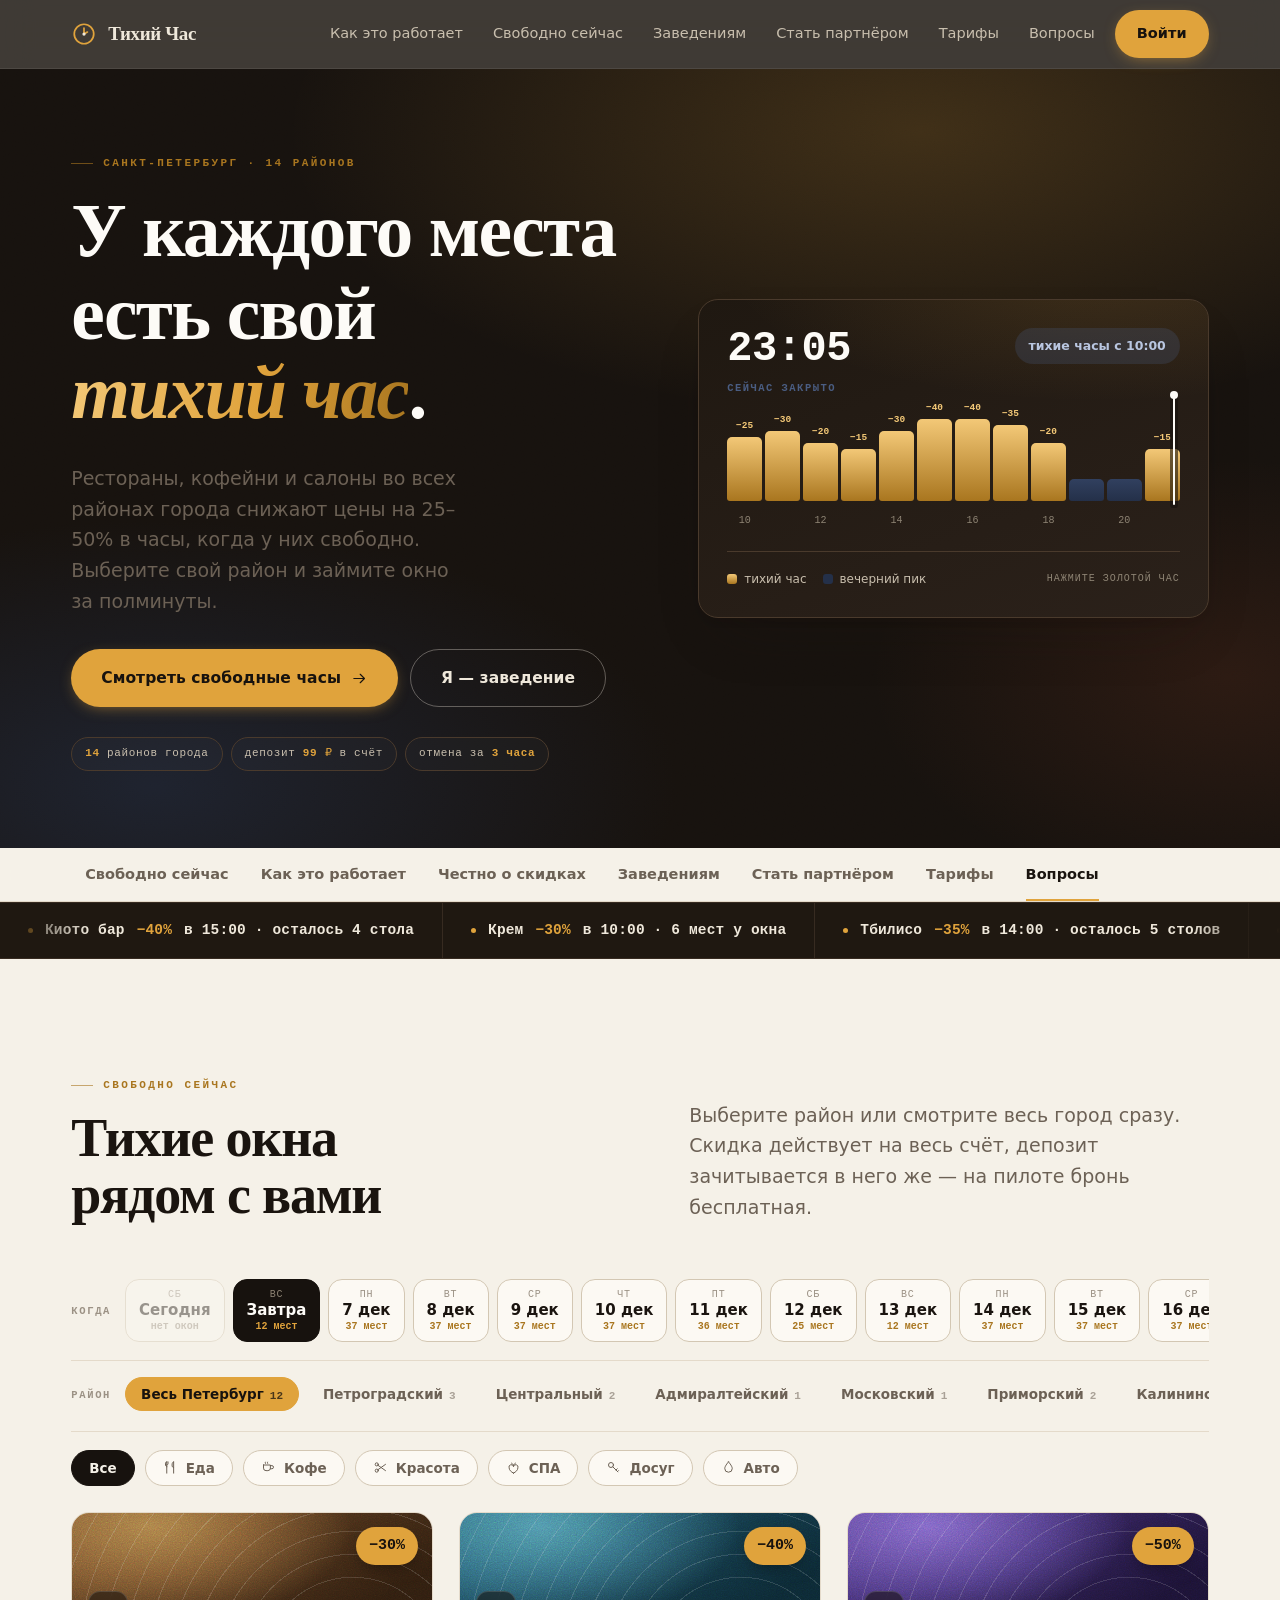
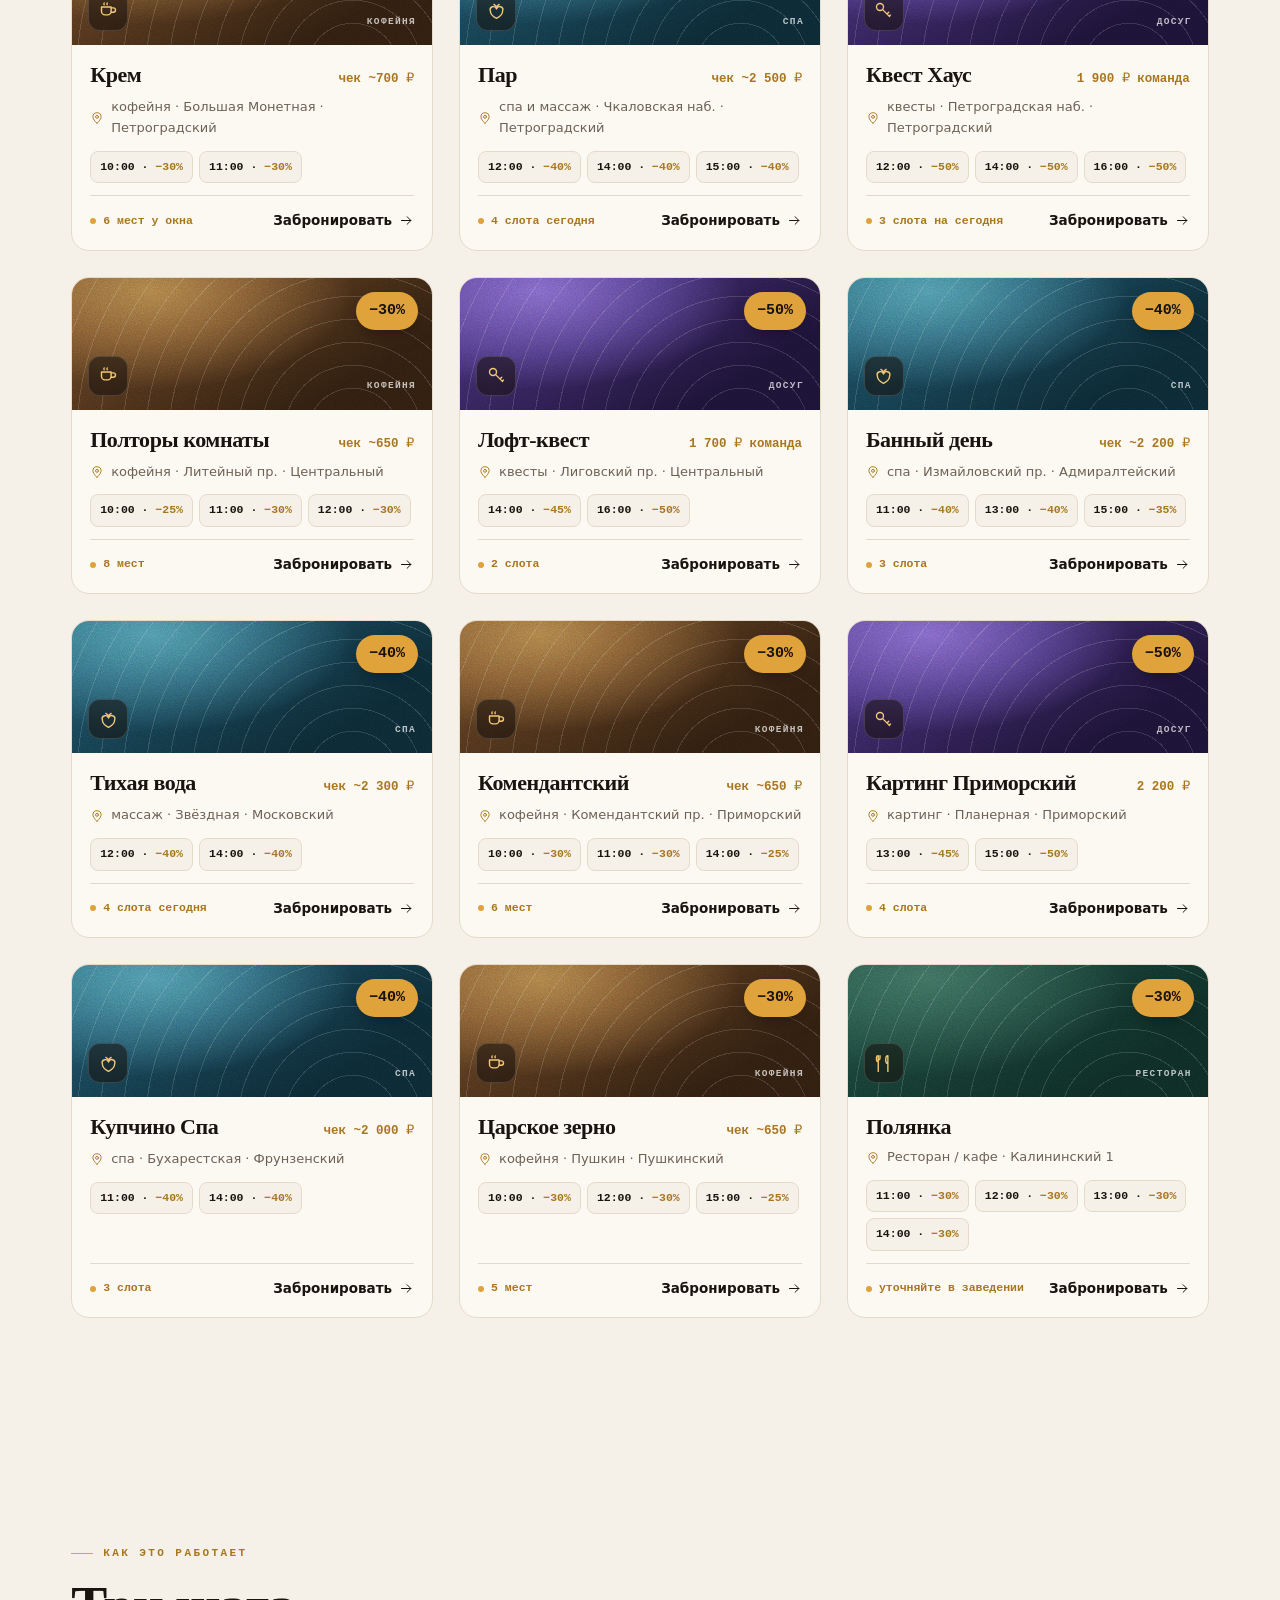
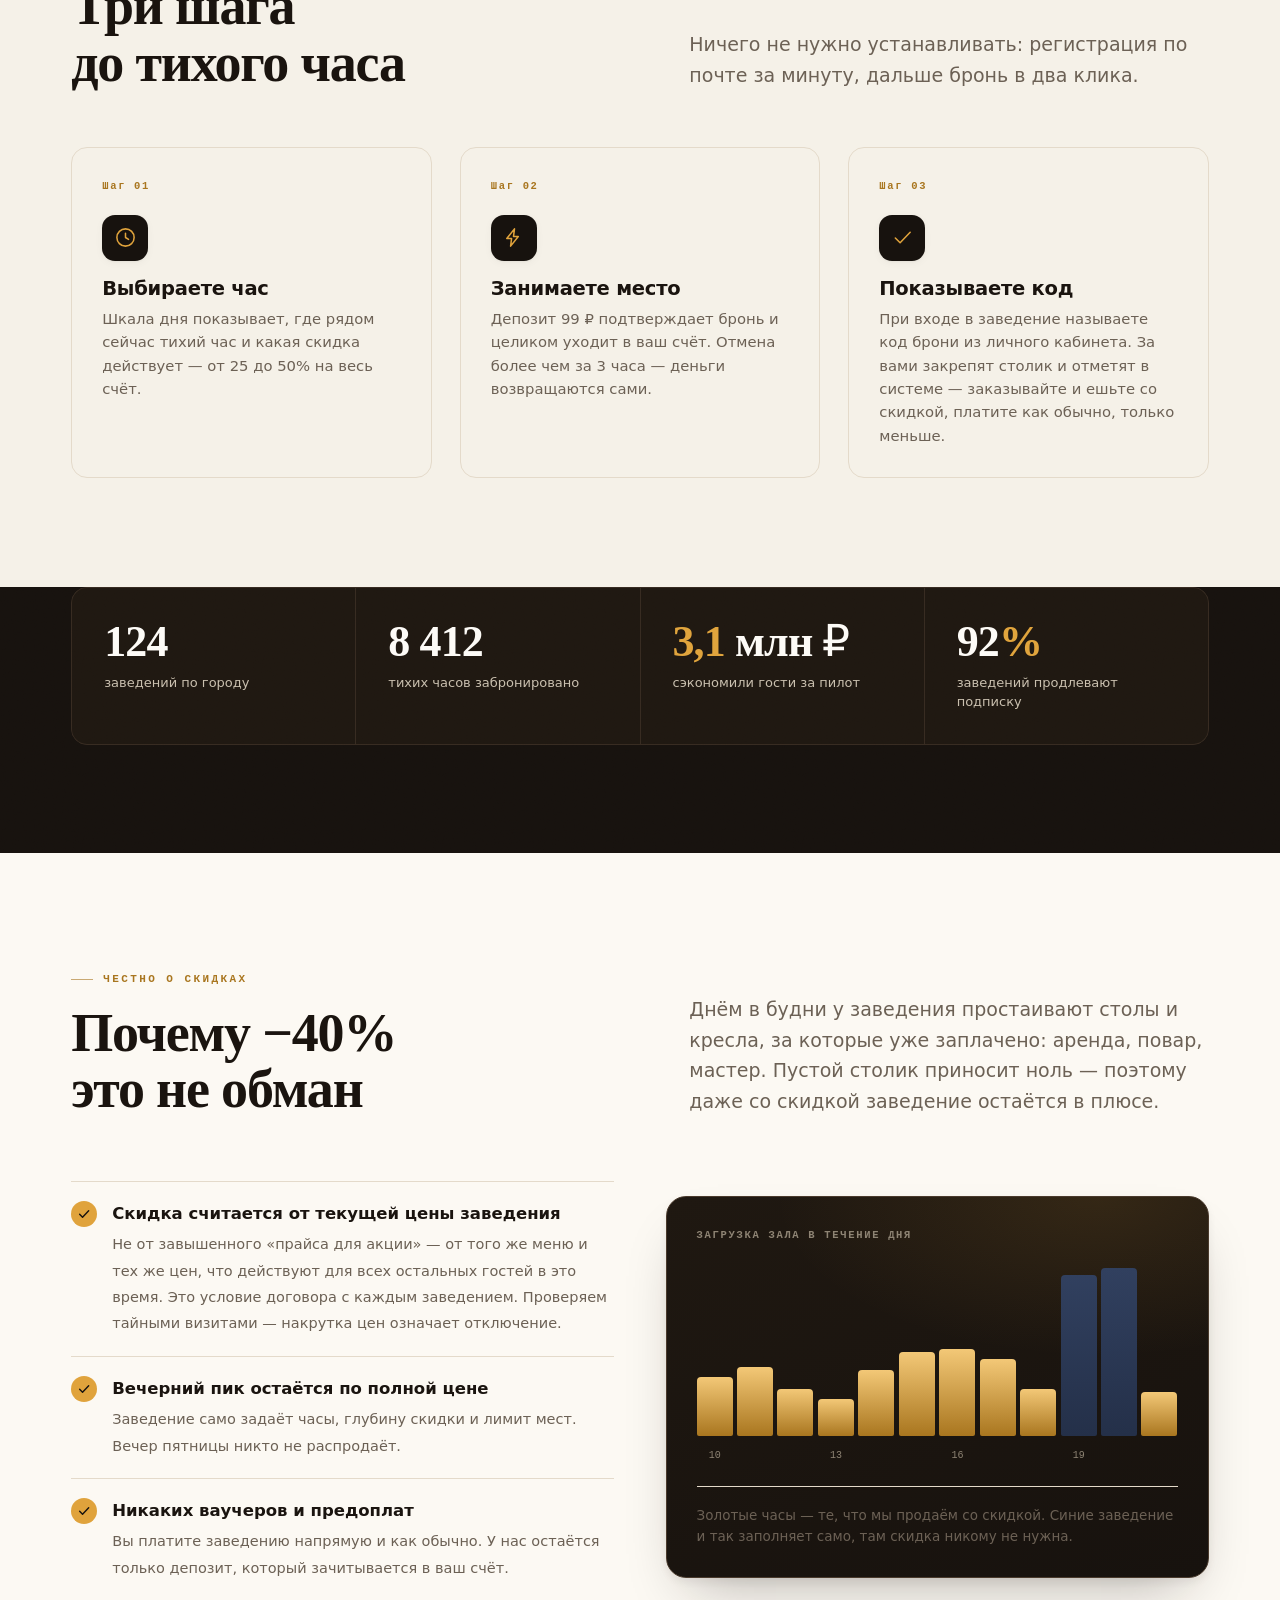
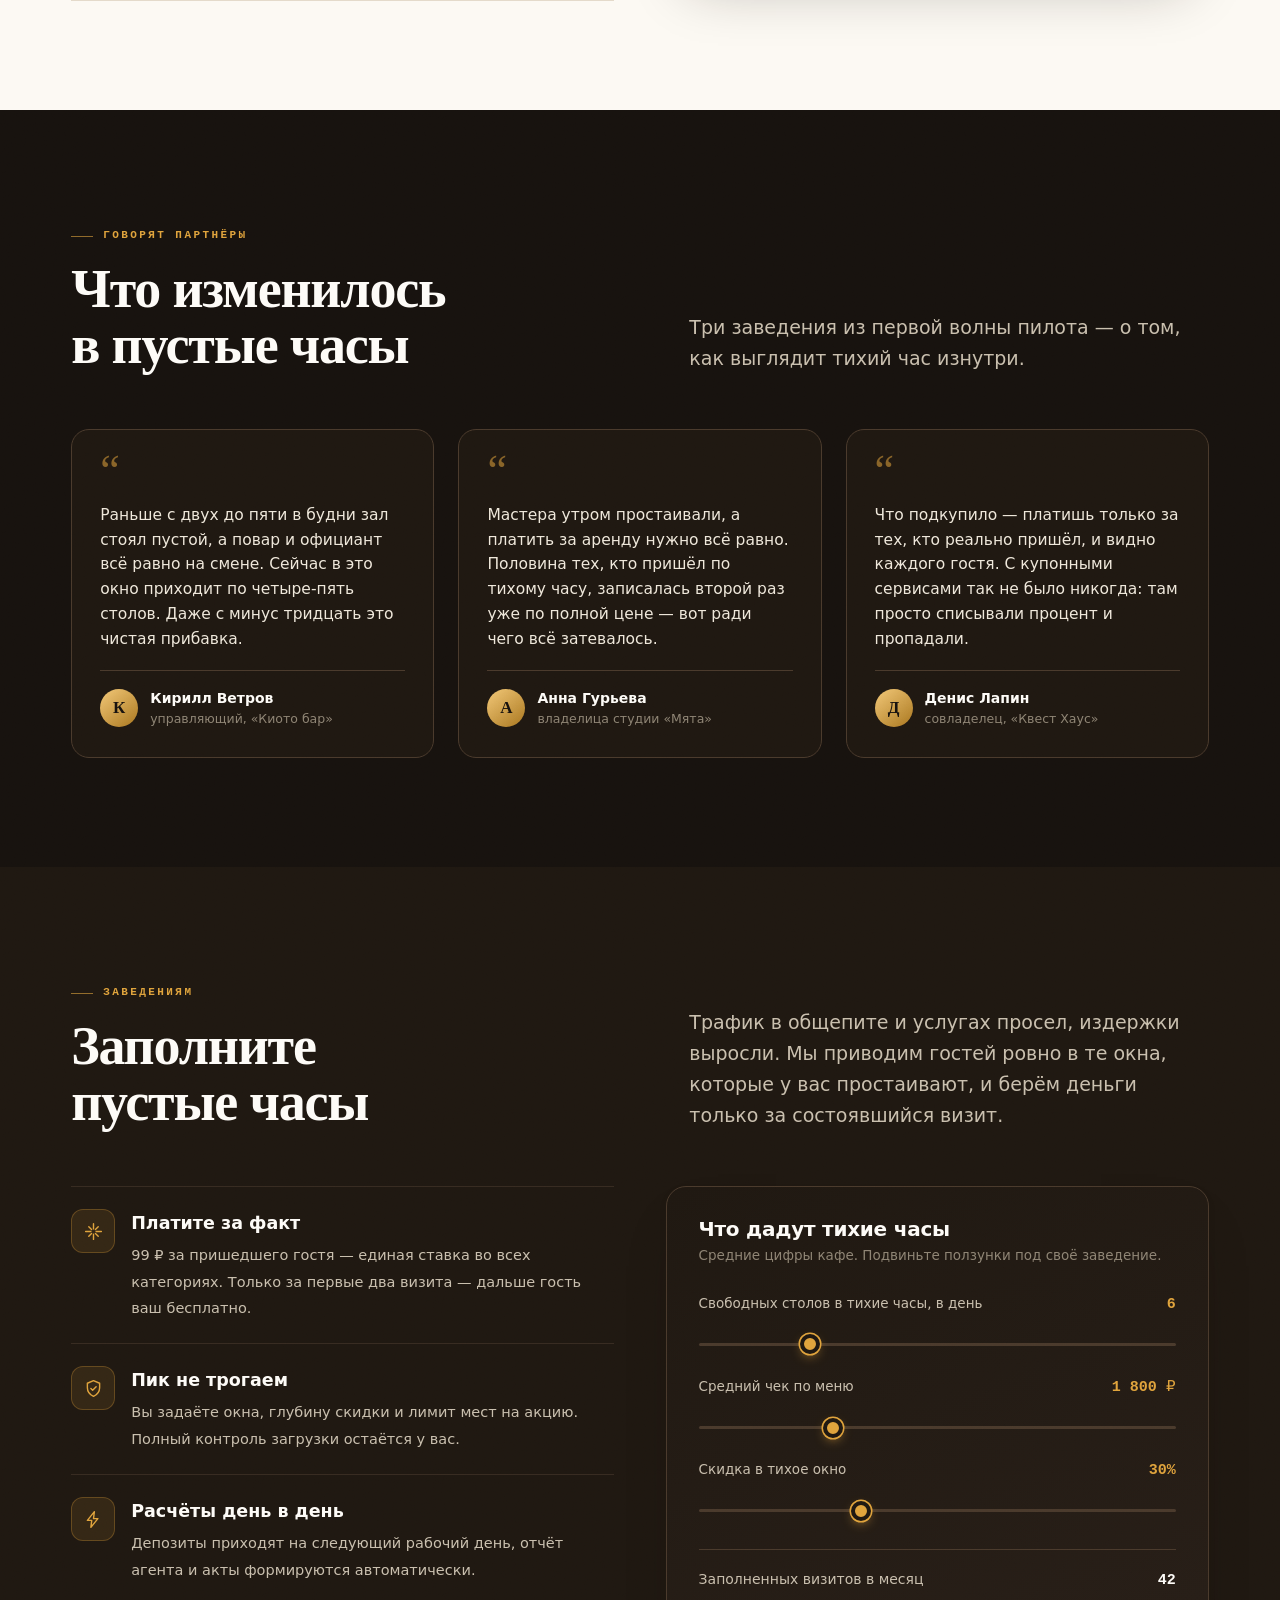
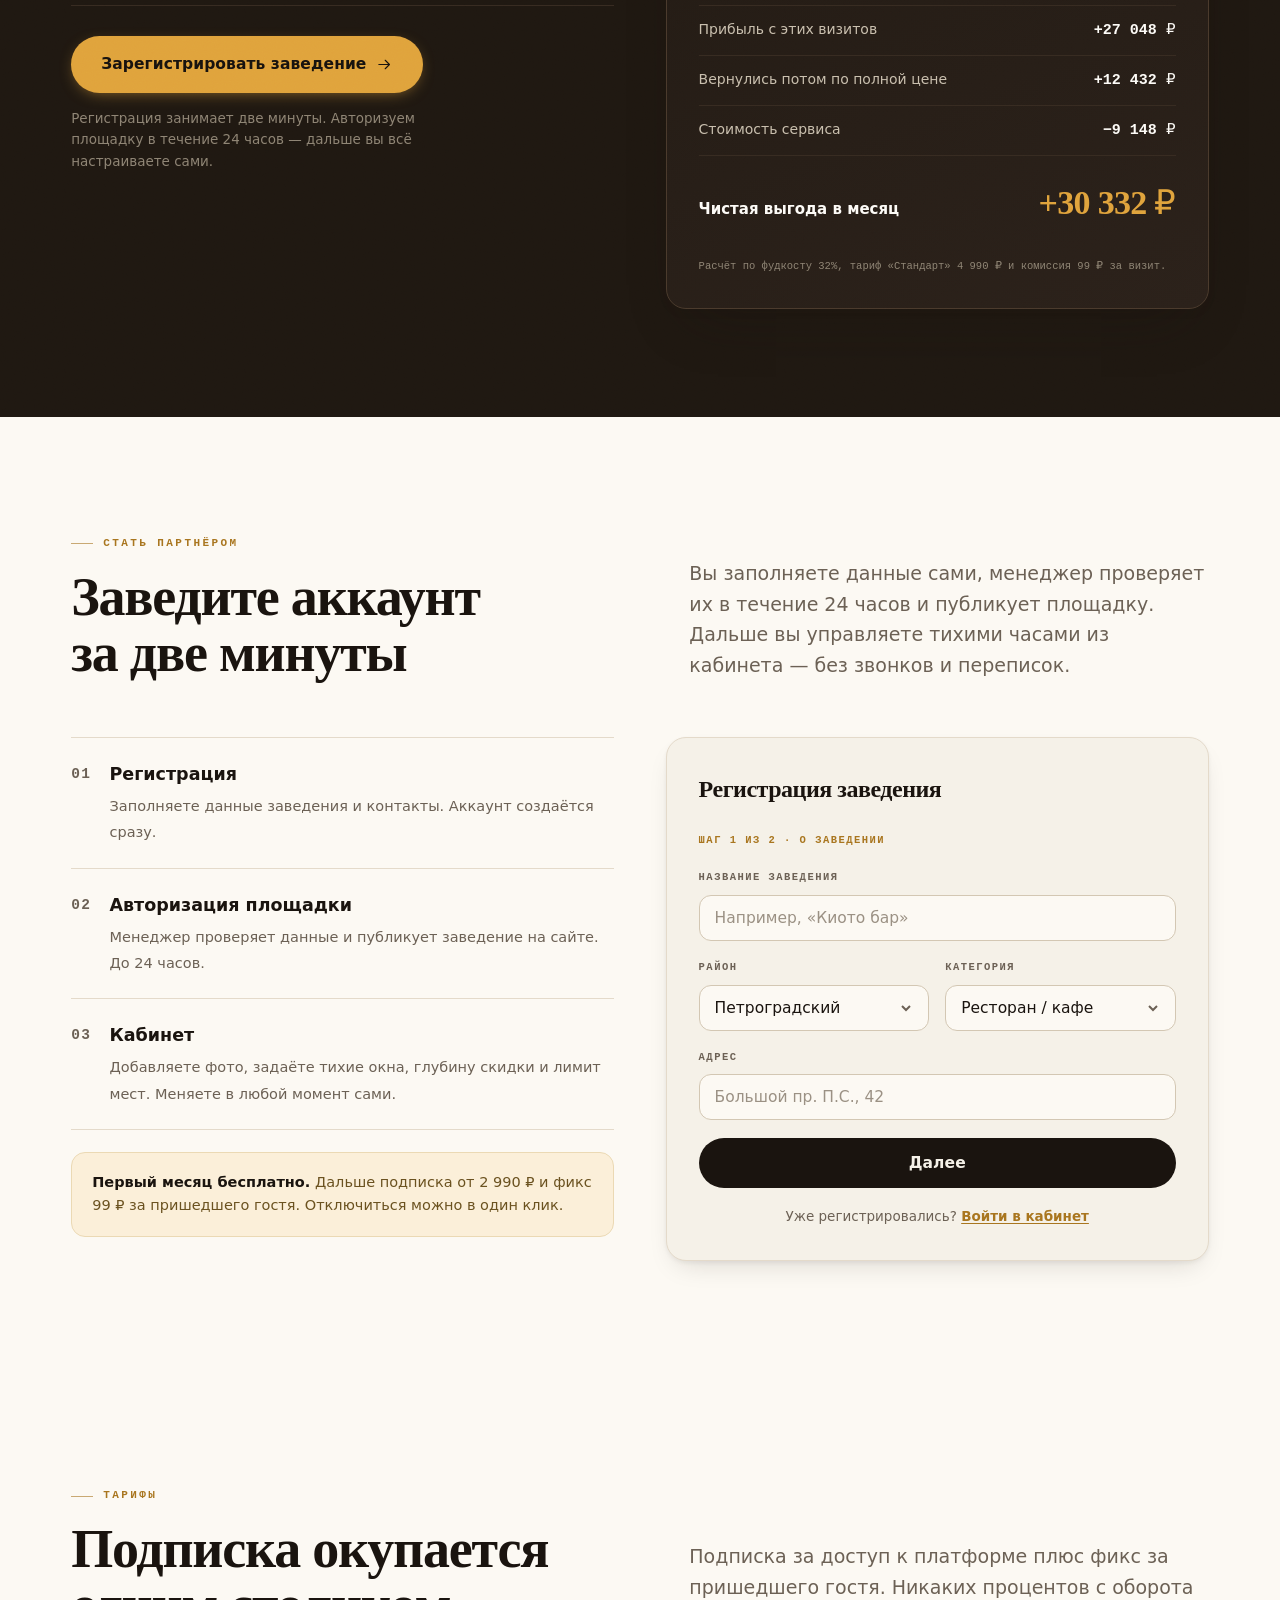
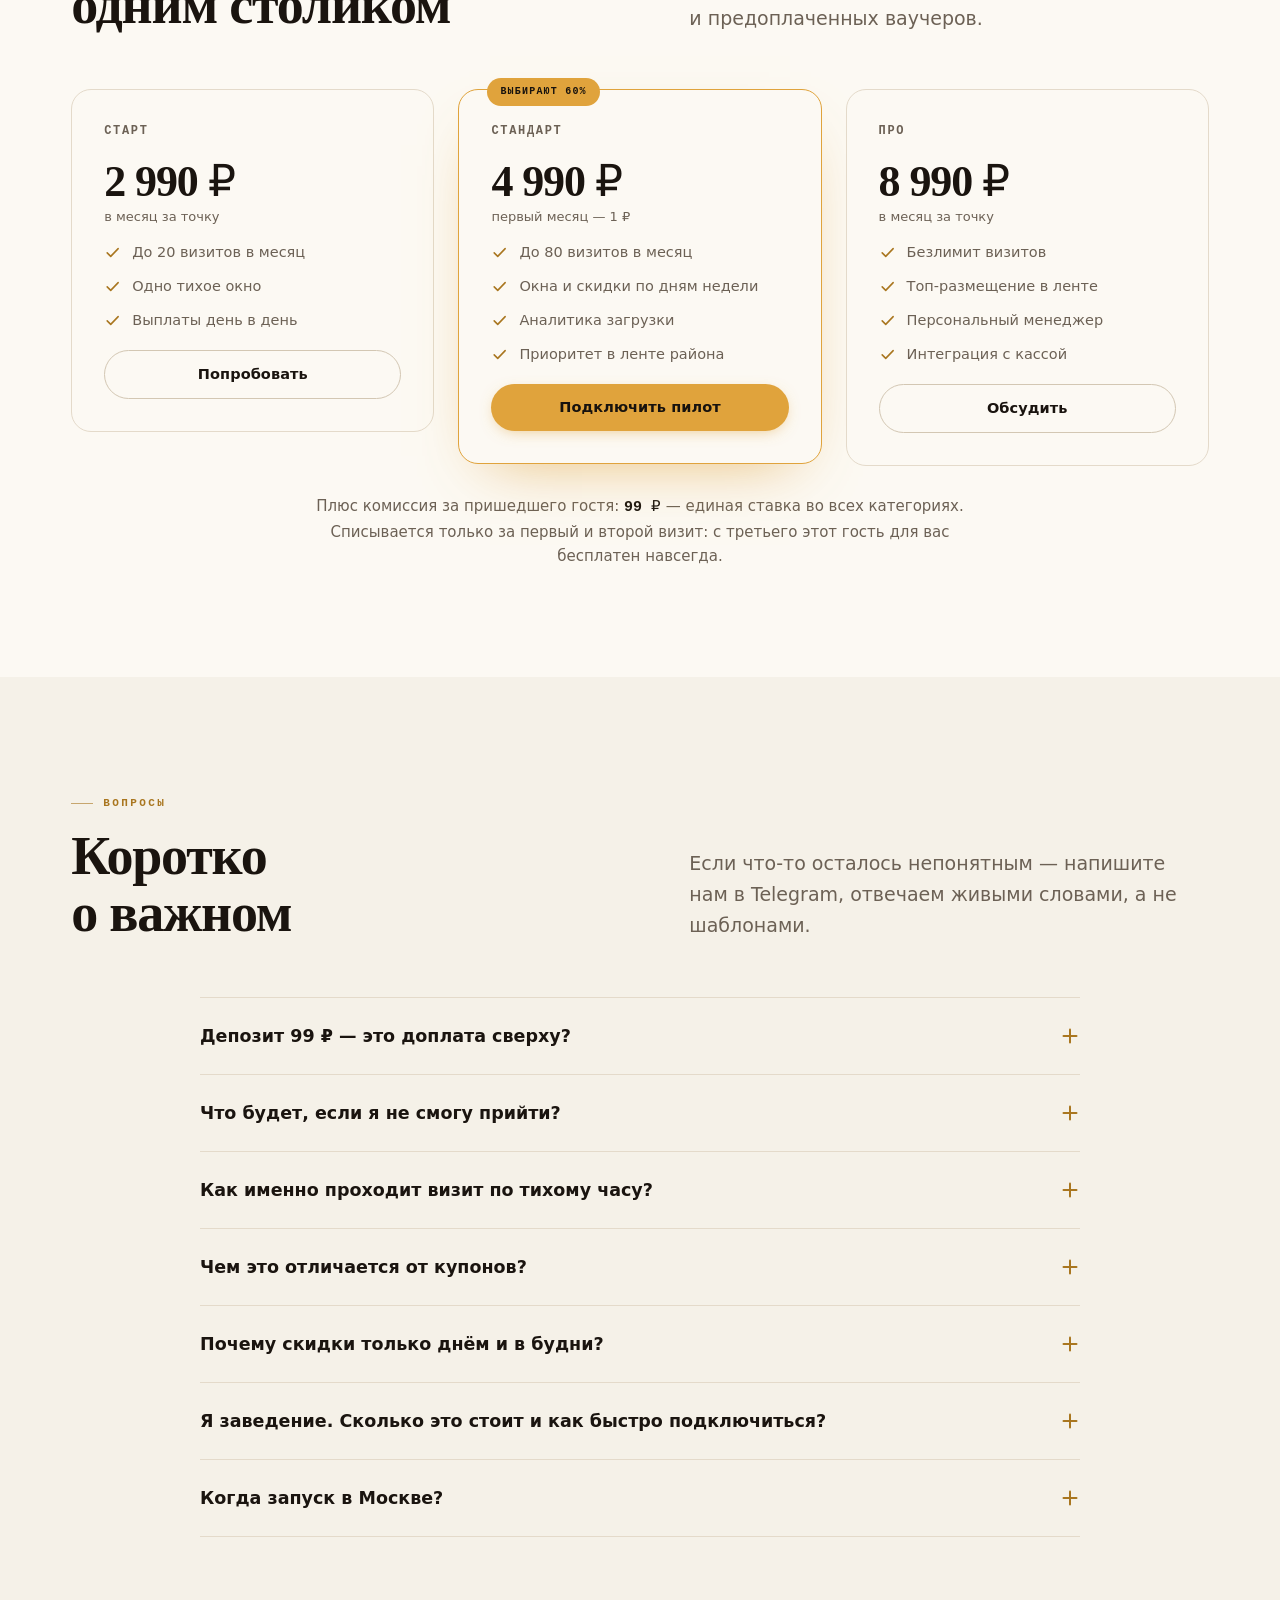
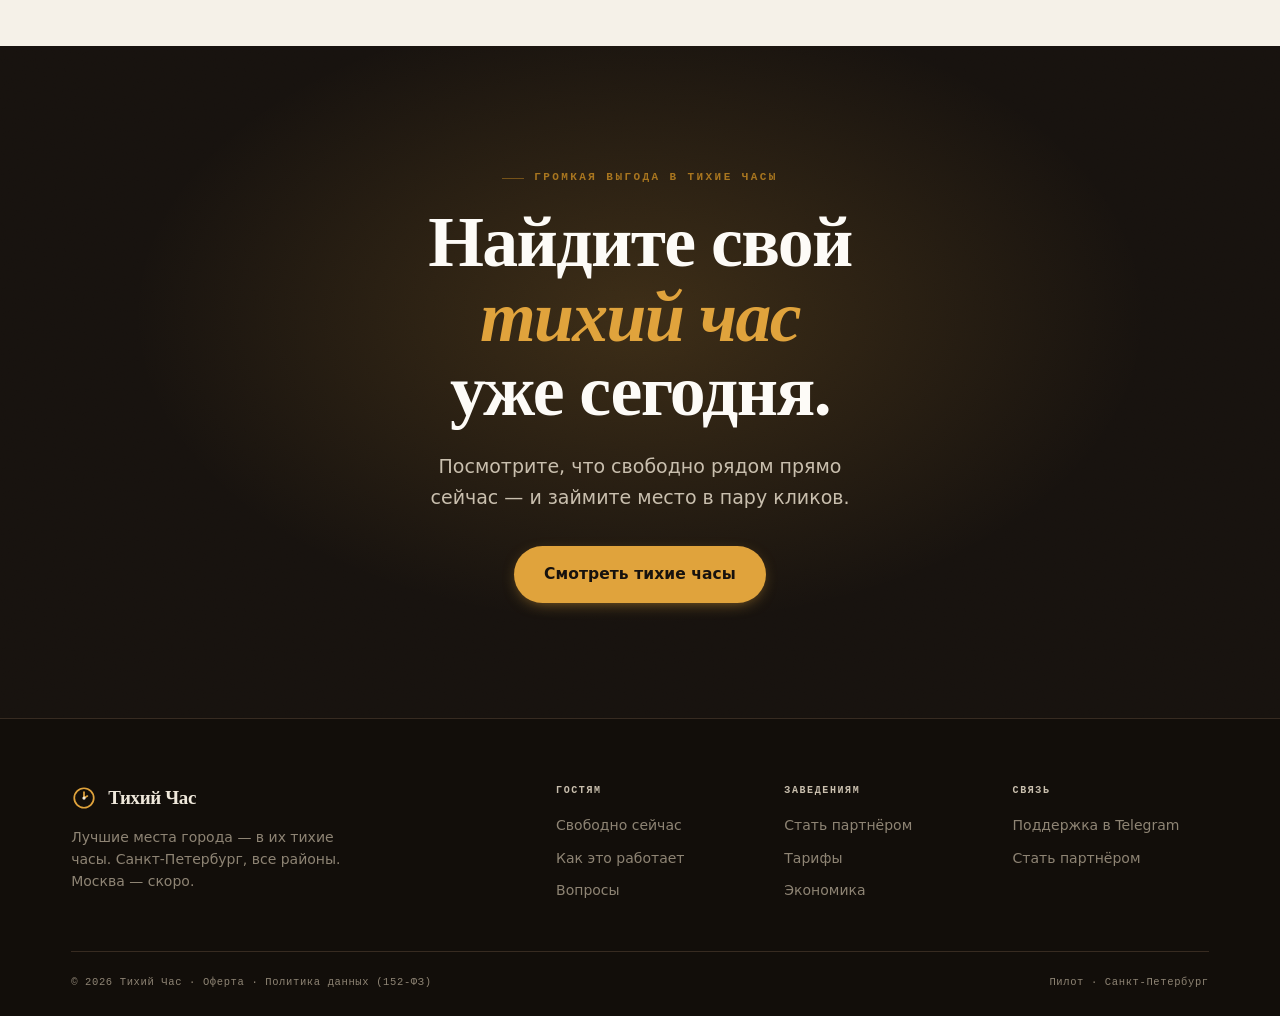
==== commit d124d3bc: "Фото открывается на весь экран по нажатию Как это сделано у всех: снимок в карточке заполняет ширину" ====
--- a/index.html
+++ b/index.html
@@ -571,8 +571,31 @@
    за место. Даём нормальную площадь и показываем кадр целиком —
    contain, а не cover: обрезать то, по чему гость принимает решение,
    нельзя. Фон тёмный, чтобы поля не выглядели дырой. */
-.sh-cover.has-photo{height:280px;background:#141010}
-.sh-cover.has-photo .sh-cover-img{object-fit:contain}
+/* В шторке снимок заполняет ширину без полей — как в любом приличном
+   сервисе бронирования. Разглядеть целиком можно нажатием: открывается
+   полноэкранный просмотр. */
+.sh-cover.has-photo{height:min(240px,32vh);background:#141010;cursor:zoom-in}
+.sh-zoom{position:absolute;right:14px;bottom:12px;z-index:5;width:32px;height:32px;
+  border-radius:50%;background:rgba(23,18,14,.55);-webkit-backdrop-filter:blur(6px);
+  backdrop-filter:blur(6px);border:1px solid rgba(255,255,255,.2);color:#fff;
+  display:grid;place-items:center;pointer-events:none}
+.sh-zoom .ic{width:16px;height:16px}
+
+/* ---- полноэкранный просмотр фотографий ---- */
+.lb{position:fixed;inset:0;z-index:300;background:#0B0908;display:none;
+  align-items:center;justify-content:center}
+.lb.open{display:flex}
+.lb img{max-width:100%;max-height:100%;object-fit:contain;user-select:none}
+.lb-x{position:absolute;top:14px;right:14px;width:44px;height:44px;border-radius:50%;
+  background:rgba(255,255,255,.12);color:#fff;display:grid;place-items:center;
+  border:1px solid rgba(255,255,255,.22);z-index:2}
+.lb-nav{position:absolute;top:50%;margin-top:-22px;width:44px;height:44px;border-radius:50%;
+  background:rgba(255,255,255,.12);border:1px solid rgba(255,255,255,.22);color:#fff;
+  display:grid;place-items:center;z-index:2}
+.lb-nav.prev{left:12px} .lb-nav.next{right:12px}
+.lb-count{position:absolute;top:20px;left:18px;z-index:2;font-family:var(--mono);
+  font-size:12.5px;font-weight:700;color:#fff;background:rgba(255,255,255,.12);
+  border-radius:100px;padding:6px 12px}
 .sh-x{position:absolute;top:14px;right:14px;z-index:6;width:40px;height:40px;border-radius:50%;background:rgba(23,18,14,.5);-webkit-backdrop-filter:blur(6px);backdrop-filter:blur(6px);border:1px solid rgba(255,255,255,.18);color:#fff;display:grid;place-items:center}
 /* Зона нажатия до 44 px без увеличения самого кружка. */
 .sh-x::after{content:"";position:absolute;inset:-4px;border-radius:50%}
@@ -1142,6 +1165,18 @@
   </div>
 </div>
 
+<!-- Полноэкранный просмотр фотографий заведения -->
+<div class="lb" id="lb" aria-hidden="true">
+  <span class="lb-count" id="lbCount">1 / 1</span>
+  <button class="lb-x" id="lbX" type="button" aria-label="Закрыть фото">
+    <svg class="ic" viewBox="0 0 24 24" fill="none" stroke="currentColor" stroke-width="2" stroke-linecap="round"><path d="M6 6l12 12M18 6L6 18"/></svg></button>
+  <button class="lb-nav prev" id="lbPrev" type="button" aria-label="Предыдущее фото">
+    <svg class="ic" viewBox="0 0 24 24" fill="none" stroke="currentColor" stroke-width="2" stroke-linecap="round" stroke-linejoin="round"><path d="M15 5l-7 7 7 7"/></svg></button>
+  <button class="lb-nav next" id="lbNext" type="button" aria-label="Следующее фото">
+    <svg class="ic" viewBox="0 0 24 24" fill="none" stroke="currentColor" stroke-width="2" stroke-linecap="round" stroke-linejoin="round"><path d="M9 5l7 7-7 7"/></svg></button>
+  <img id="lbImg" alt="">
+</div>
+
 <script type="application/json" id="venues-seed">
 [{"cat":"food","d":"petro","name":"Киото бар","rate":"чек ~1 800 ₽","place":"суши · Большой пр. П.С.","left":"осталось 4 стола","wd":[1,2,3,4,5],"slots":[[15,40],[16,40],[17,30]]},{"cat":"coffee","d":"petro","name":"Крем","rate":"чек ~700 ₽","place":"кофейня · Большая Монетная","left":"6 мест у окна","wd":[0,1,2,3,4,5,6],"slots":[[10,30],[11,30]]},{"cat":"food","d":"petro","name":"Тбилисо","rate":"чек ~1 600 ₽","place":"грузинская · Кронверкский пр.","left":"осталось 5 столов","wd":[1,2,3,4,5],"slots":[[14,35],[15,35],[16,35]]},{"cat":"beauty","d":"petro","name":"Мята","rate":"чек ~1 500 ₽","place":"маникюр · Каменноостровский пр.","left":"3 окна у мастеров","wd":[1,2,3,4,5,6],"slots":[[11,35],[12,35],[13,35]]},{"cat":"beauty","d":"petro","name":"Право.","rate":"чек ~1 200 ₽","place":"барбершоп · Большой пр. П.С.","left":"2 кресла свободно","wd":[1,2,3,4,5,6],"slots":[[12,30],[13,30],[14,30]]},{"cat":"spa","d":"petro","name":"Пар","rate":"чек ~2 500 ₽","place":"спа и массаж · Чкаловская наб.","left":"4 слота сегодня","wd":[0,1,2,3,4,5,6],"slots":[[12,40],[14,40],[15,40]]},{"cat":"fun","d":"petro","name":"Квест Хаус","rate":"1 900 ₽ команда","place":"квесты · Петроградская наб.","left":"3 слота на сегодня","wd":[0,1,2,3,4,5,6],"slots":[[12,50],[14,50],[16,50]]},{"cat":"food","d":"centr","name":"Вход с Рубинштейна","rate":"чек ~2 000 ₽","place":"европейская · ул. Рубинштейна","left":"осталось 6 столов","wd":[1,2,3,4],"slots":[[13,35],[14,35],[15,40]]},{"cat":"coffee","d":"centr","name":"Полторы комнаты","rate":"чек ~650 ₽","place":"кофейня · Литейный пр.","left":"8 мест","wd":[0,1,2,3,4,5,6],"slots":[[10,25],[11,30],[12,30]]},{"cat":"beauty","d":"centr","name":"Фонтанка Nails","rate":"чек ~1 600 ₽","place":"маникюр · наб. Фонтанки","left":"4 окна у мастеров","wd":[1,2,3,4,5,6],"slots":[[12,35],[13,35],[16,30]]},{"cat":"fun","d":"centr","name":"Лофт-квест","rate":"1 700 ₽ команда","place":"квесты · Лиговский пр.","left":"2 слота","wd":[0,1,2,3,4,5,6],"slots":[[14,45],[16,50]]},{"cat":"food","d":"adm","name":"Сенная 12","rate":"чек ~1 100 ₽","place":"бистро · Сенная площадь","left":"осталось 9 столов","wd":[1,2,3,4,5],"slots":[[12,30],[13,35],[14,35]]},{"cat":"spa","d":"adm","name":"Банный день","rate":"чек ~2 200 ₽","place":"спа · Измайловский пр.","left":"3 слота","wd":[0,1,2,3,4,5,6],"slots":[[11,40],[13,40],[15,35]]},{"cat":"auto","d":"adm","name":"Мойка на Обводном","rate":"чек ~1 300 ₽","place":"автомойка · Обводный канал","left":"без очереди","wd":[1,2,3,4,5,6],"slots":[[10,30],[12,30],[14,25]]},{"cat":"coffee","d":"vasil","name":"Гавань","rate":"чек ~700 ₽","place":"кофейня · Большой пр. В.О.","left":"5 мест у окна","wd":[1,2,3,4,5,6],"slots":[[10,30],[11,25],[15,30]]},{"cat":"food","d":"vasil","name":"Линия 7","rate":"чек ~1 400 ₽","place":"паста · 7-я линия В.О.","left":"осталось 4 стола","wd":[1,2,3,4,5],"slots":[[14,40],[15,40],[16,35]]},{"cat":"beauty","d":"vasil","name":"Штиль","rate":"чек ~1 100 ₽","place":"барбершоп · Средний пр. В.О.","left":"2 кресла","wd":[1,2,3,4,5,6],"slots":[[11,30],[12,30],[13,30]]},{"cat":"food","d":"mosk","name":"Меридиан","rate":"чек ~1 500 ₽","place":"грузинская · Московский пр.","left":"осталось 7 столов","wd":[1,2,3,4,5],"slots":[[13,35],[15,40],[16,40]]},{"cat":"spa","d":"mosk","name":"Тихая вода","rate":"чек ~2 300 ₽","place":"массаж · Звёздная","left":"4 слота сегодня","wd":[0,1,2,3,4,5,6],"slots":[[12,40],[14,40]]},{"cat":"auto","d":"mosk","name":"Детейлинг Пулково","rate":"чек ~3 500 ₽","place":"детейлинг · Пулковское ш.","left":"2 поста","wd":[1,2,3,4,5],"slots":[[11,30],[13,30]]},{"cat":"food","d":"nev","name":"Дыбенко Кухня","rate":"чек ~900 ₽","place":"азиатская · пр. Большевиков","left":"осталось 8 столов","wd":[1,2,3,4,5],"slots":[[12,35],[14,40],[16,35]]},{"cat":"beauty","d":"nev","name":"Невский Стиль","rate":"чек ~1 400 ₽","place":"салон · ул. Дыбенко","left":"5 окон","wd":[1,2,3,4,5,6],"slots":[[10,35],[11,35],[13,30]]},{"cat":"coffee","d":"primor","name":"Комендантский","rate":"чек ~650 ₽","place":"кофейня · Комендантский пр.","left":"6 мест","wd":[0,1,2,3,4,5,6],"slots":[[10,30],[11,30],[14,25]]},{"cat":"fun","d":"primor","name":"Картинг Приморский","rate":"2 200 ₽","place":"картинг · Планерная","left":"4 слота","wd":[0,1,2,3,4,5,6],"slots":[[13,45],[15,50]]},{"cat":"beauty","d":"primor","name":"Ольга Студия","rate":"чек ~1 500 ₽","place":"маникюр · Богатырский пр.","left":"3 окна","wd":[1,2,3,4,5,6],"slots":[[11,35],[12,35],[15,30]]},{"cat":"food","d":"vyb","name":"Просвещения 40","rate":"чек ~1 000 ₽","place":"бургеры · пр. Просвещения","left":"осталось 6 столов","wd":[1,2,3,4,5],"slots":[[13,35],[14,35],[17,30]]},{"cat":"auto","d":"vyb","name":"Мойка Озерки","rate":"чек ~1 200 ₽","place":"автомойка · Озерки","left":"без очереди","wd":[1,2,3,4,5,6],"slots":[[10,30],[12,30],[14,30]]},{"cat":"coffee","d":"kalin","name":"Академка","rate":"чек ~600 ₽","place":"кофейня · Академическая","left":"7 мест","wd":[1,2,3,4,5,6],"slots":[[10,30],[11,30]]},{"cat":"beauty","d":"kalin","name":"Мурино Beauty","rate":"чек ~1 300 ₽","place":"салон · Гражданский пр.","left":"4 окна","wd":[1,2,3,4,5,6],"slots":[[12,35],[13,35],[16,30]]},{"cat":"food","d":"kirov","name":"Нарвская 5","rate":"чек ~900 ₽","place":"домашняя кухня · Нарвская","left":"осталось 5 столов","wd":[1,2,3,4,5],"slots":[[12,35],[13,35],[15,35]]},{"cat":"spa","d":"frunz","name":"Купчино Спа","rate":"чек ~2 000 ₽","place":"спа · Бухарестская","left":"3 слота","wd":[0,1,2,3,4,5,6],"slots":[[11,40],[14,40]]},{"cat":"food","d":"krasnog","name":"Охта Гриль","rate":"чек ~1 300 ₽","place":"гриль · Охта","left":"осталось 6 столов","wd":[1,2,3,4,5,6],"slots":[[14,35],[16,40]]},{"cat":"beauty","d":"krasnos","name":"Ветеранов Nails","rate":"чек ~1 200 ₽","place":"маникюр · пр. Ветеранов","left":"4 окна","wd":[1,2,3,4,5,6],"slots":[[11,35],[13,35]]},{"cat":"coffee","d":"push","name":"Царское зерно","rate":"чек ~650 ₽","place":"кофейня · Пушкин","left":"5 мест","wd":[0,1,2,3,4,5,6],"slots":[[10,30],[12,30],[15,25]]},{"cat":"auto","d":"petro","name":"Мойка 24","rate":"","place":"автомойка · Петроградская","left":"","wd":[1,2,3,4,5],"slots":[[12,30],[14,30],[16,25]]},{"cat":"food","d":"petro","name":"Аоаоал","rate":"","place":"Ресторан / кафе · Слаллс","left":"уточняйте в заведении","wd":[1,2,3,4,5],"slots":[[12,30]],"photo":"/api/guest/venue-photo/37?w=500&v=1787645512","photos":1},{"cat":"food","d":"kalin","name":"Полянка","rate":"","place":"Ресторан / кафе · Калининский 1","left":"уточняйте в заведении","wd":[0,1,2,3,4,5,6],"slots":[[11,30],[12,30],[13,30],[14,30]],"photo":"/api/guest/venue-photo/39?w=500&v=1788336470","photos":1}]
 </script>
@@ -1450,7 +1485,7 @@
 function renderSheetPhoto(v){
   const c=$("shCover");
   c.classList.toggle("has-photo", !!venuePhoto(v));
-  c.querySelectorAll(".sh-cover-img,.sh-nav,.sh-dots,.sh-count").forEach(e=>e.remove());
+  c.querySelectorAll(".sh-cover-img,.sh-nav,.sh-dots,.sh-count,.sh-zoom").forEach(e=>e.remove());
   const base=venuePhoto(v);
   if(!base) return;
   const im=document.createElement("img");
@@ -1460,18 +1495,11 @@
      становится высокой, у горизонтального — широкой. Иначе портретное
      фото жалось в узкую полосу посреди тёмных полей. Пропорцию берём
      один раз, по первому кадру, чтобы листание не дёргало вёрстку. */
-  im.onload=()=>{
-    if(shPhotoI!==0 || !im.naturalWidth) return;
-    /* Высоту считаем от ПОЛНОЙ ширины шторки: aspect-ratio вместе с
-       max-height давал обратное — ширину от высоты, и рамка ужималась,
-       оставляя поля по бокам. Потолок — чтобы фото не съело весь экран. */
-    const w=c.getBoundingClientRect().width || 375;
-    const ar=im.naturalWidth/im.naturalHeight;
-    const h=Math.min(Math.max(w/ar, 200), Math.round(innerHeight*0.55));
-    c.style.height=Math.round(h)+"px";
-  };
   im.src=photoAt(v, shPhotoI);
   c.insertBefore(im, c.firstChild);
+  const zoom=document.createElement("span"); zoom.className="sh-zoom";
+  zoom.innerHTML='<svg class="ic" viewBox="0 0 24 24" fill="none" stroke="currentColor" stroke-width="2" stroke-linecap="round" stroke-linejoin="round"><path d="M4 9V4h5M20 15v5h-5M15 4h5v5M9 20H4v-5"/></svg>';
+  c.appendChild(zoom);
   if(shPhotoN<2) return;
   const prev=document.createElement("button");
   prev.className="sh-nav prev"; prev.type="button";
@@ -1494,7 +1522,6 @@
 function open_(i){
   vIdx=i; mDay=dayOffset; const v=V[i];
   $("shCover").className="sh-cover art-"+v.cat;
-  $("shCover").style.height="";   /* высоту задаст обложка нового заведения */
   shPhotoI=0; shPhotoN=Math.max(1, +v.photos || 1);
   renderSheetPhoto(v);
   $("shCat").textContent=CAT[v.cat];
@@ -1507,6 +1534,52 @@
 }
 function close_(){$("ovl").classList.remove("open");document.body.style.overflow="";}
 
+/* ---------- полноэкранный просмотр ----------
+   Нажатие на снимок открывает его во весь экран: в шторке фото
+   заполняет ширину с обрезкой, а разглядеть место целиком нужно
+   до того, как человек нажмёт «Забронировать». */
+let lbOpen=false;
+function lbRender(){
+  const v=V[vIdx];
+  $("lbImg").src=photoAt(v, shPhotoI).replace(/([?&])w=\d+/, "$1w=1600");
+  $("lbCount").textContent=(shPhotoI+1)+" / "+shPhotoN;
+  const many=shPhotoN>1;
+  $("lbPrev").style.display=many?"grid":"none";
+  $("lbNext").style.display=many?"grid":"none";
+  $("lbCount").style.display=many?"block":"none";
+  if(many){ const pre=new Image(); pre.src=photoAt(v,(shPhotoI+1)%shPhotoN).replace(/([?&])w=\d+/, "$1w=1600"); }
+}
+function lbShow(){
+  if(!venuePhoto(V[vIdx])) return;
+  lbOpen=true; $("lb").classList.add("open"); $("lb").setAttribute("aria-hidden","false");
+  lbRender();
+}
+function lbHide(){
+  lbOpen=false; $("lb").classList.remove("open"); $("lb").setAttribute("aria-hidden","true");
+  $("lbImg").removeAttribute("src");
+  renderSheetPhoto(V[vIdx]);   /* синхронизируем кадр в шторке */
+}
+$("shCover").addEventListener("click",e=>{
+  if(e.target.closest(".sh-nav")||e.target.closest("#shX")) return;
+  lbShow();
+});
+$("lbX").onclick=lbHide;
+$("lb").addEventListener("click",e=>{ if(e.target.id==="lb") lbHide(); });
+$("lbPrev").onclick=e=>{e.stopPropagation();shPhotoI=(shPhotoI-1+shPhotoN)%shPhotoN;lbRender();};
+$("lbNext").onclick=e=>{e.stopPropagation();shPhotoI=(shPhotoI+1)%shPhotoN;lbRender();};
+(function(){
+  const el=$("lb"); let x0=null,y0=null;
+  el.addEventListener("touchstart",e=>{if(e.touches.length!==1)return;x0=e.touches[0].clientX;y0=e.touches[0].clientY;},{passive:true});
+  el.addEventListener("touchend",e=>{
+    if(x0===null)return;
+    const t=e.changedTouches[0], dx=t.clientX-x0, dy=t.clientY-y0;
+    if(Math.abs(dx)>40 && Math.abs(dx)>Math.abs(dy)*1.5){
+      shPhotoI=(shPhotoI+(dx<0?1:-1)+shPhotoN)%shPhotoN; lbRender();
+    } else if(dy>80 && Math.abs(dy)>Math.abs(dx)) lbHide();   /* смахнуть вниз — закрыть */
+    x0=y0=null;
+  },{passive:true});
+})();
+
 /* Листание фотографий: стрелками с клавиатуры и свайпом на телефоне. */
 function flipPhoto(step){
   if(shPhotoN<2 || !$("ovl").classList.contains("open")) return;
@@ -1514,6 +1587,15 @@
   renderSheetPhoto(V[vIdx]);
 }
 addEventListener("keydown",e=>{
+  if(lbOpen){
+    /* Останавливаем цепочку: обработчик шторки висит ниже и, увидев уже
+       сброшенный флаг, закрыл бы заодно и её. Esc должен закрывать
+       только верхний слой. */
+    if(e.key==="Escape"){ e.stopImmediatePropagation(); lbHide(); }
+    else if(e.key==="ArrowLeft"&&shPhotoN>1){shPhotoI=(shPhotoI-1+shPhotoN)%shPhotoN;lbRender();}
+    else if(e.key==="ArrowRight"&&shPhotoN>1){shPhotoI=(shPhotoI+1)%shPhotoN;lbRender();}
+    return;
+  }
   if(!$("ovl").classList.contains("open")) return;
   if(e.key==="ArrowLeft") flipPhoto(-1);
   else if(e.key==="ArrowRight") flipPhoto(1);
@@ -1534,7 +1616,7 @@
 })();
 $("shX").onclick=close_;$("shDone").onclick=close_;
 $("ovl").addEventListener("click",e=>{if(e.target.id==="ovl")close_()});
-addEventListener("keydown",e=>{if(e.key==="Escape")close_()});
+addEventListener("keydown",e=>{if(e.key==="Escape"&&!lbOpen)close_()});
 $("shSlots").addEventListener("click",e=>{
   const b=e.target.closest(".sh-slot");if(!b)return;
   slotIdx=+b.dataset.j;
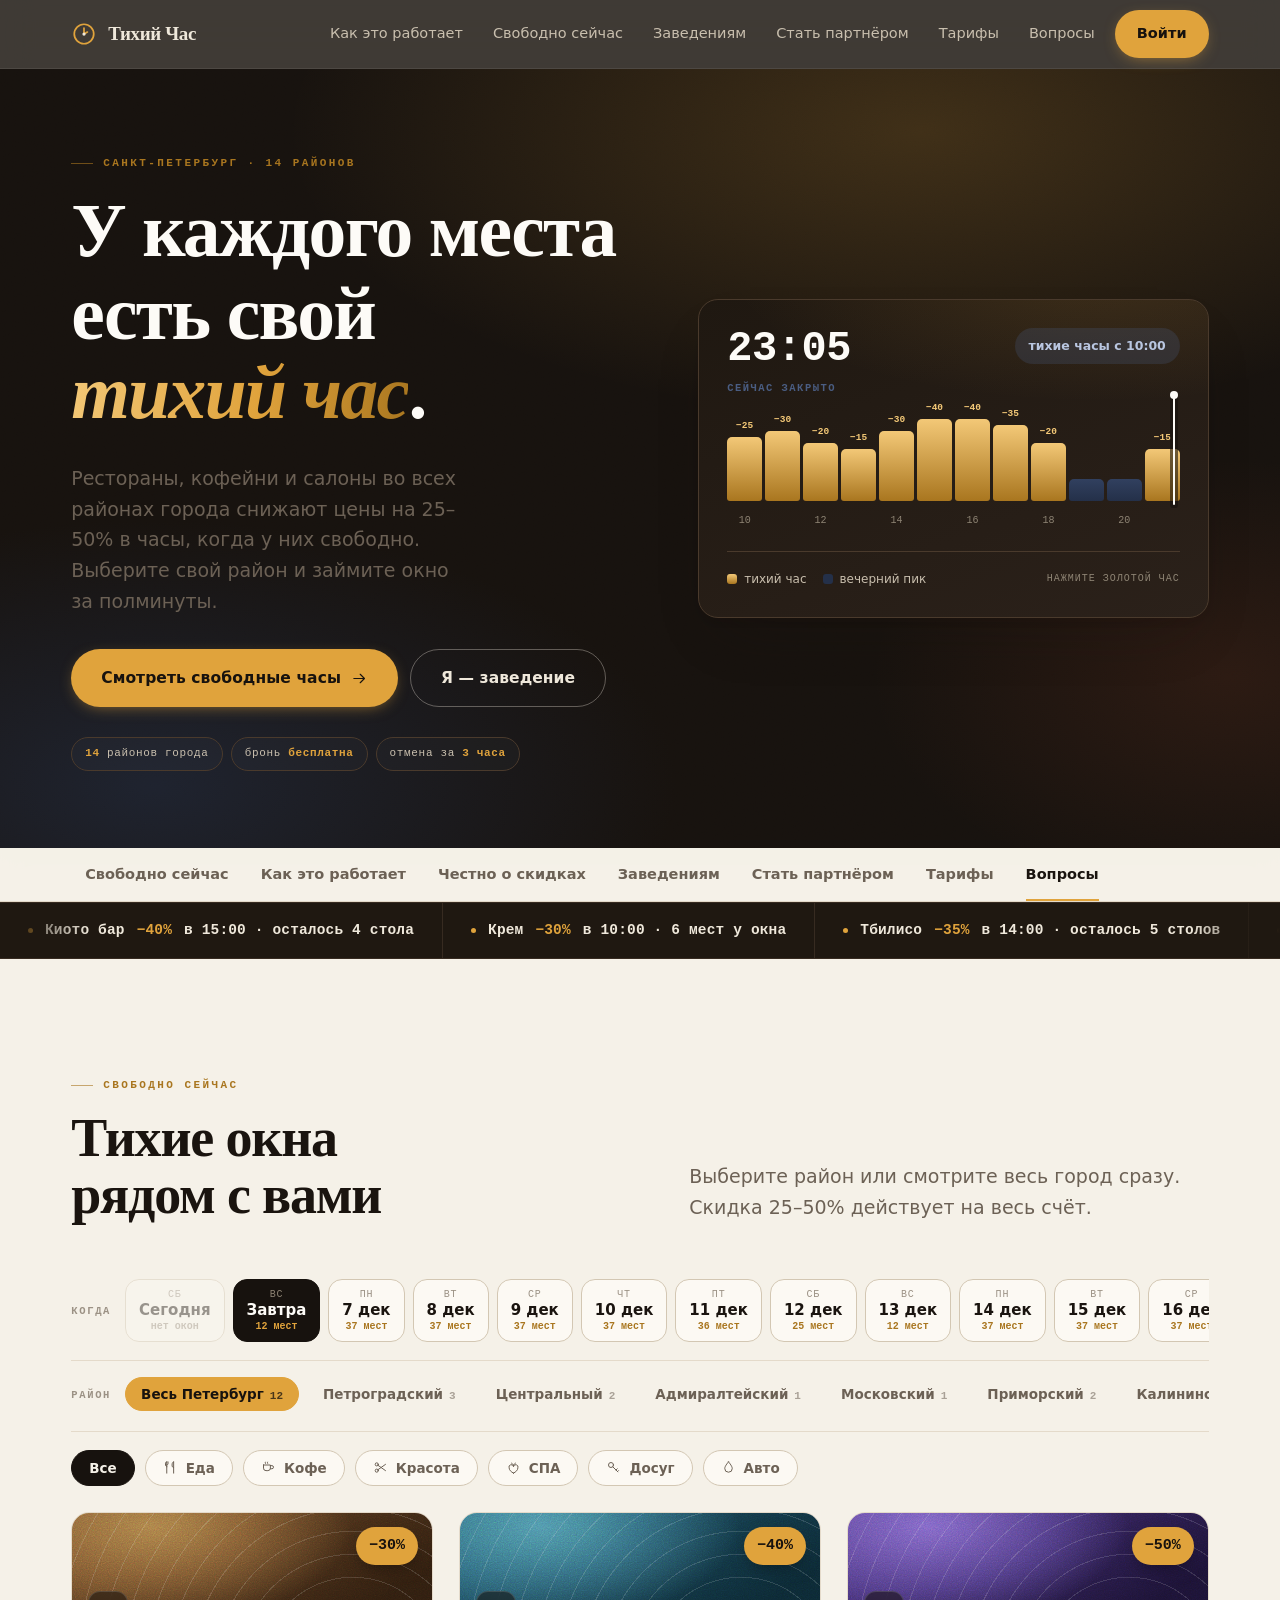
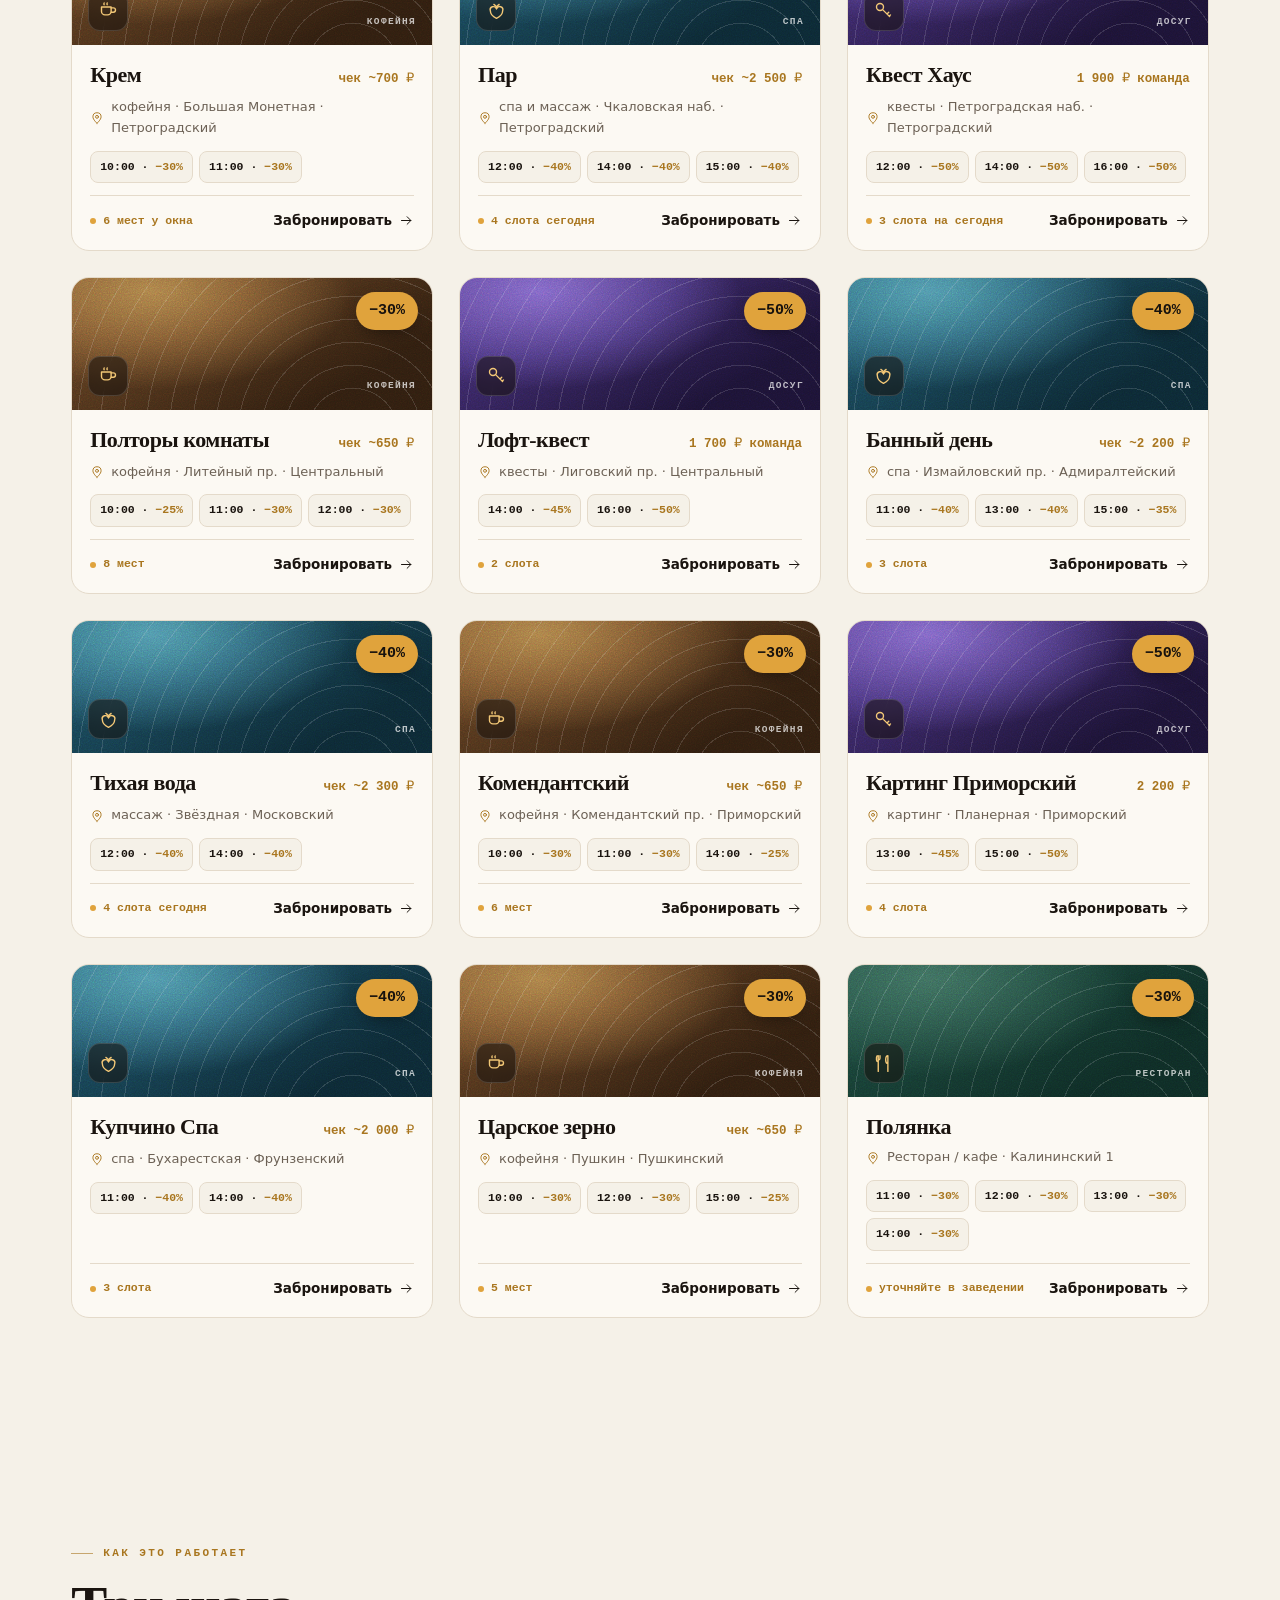
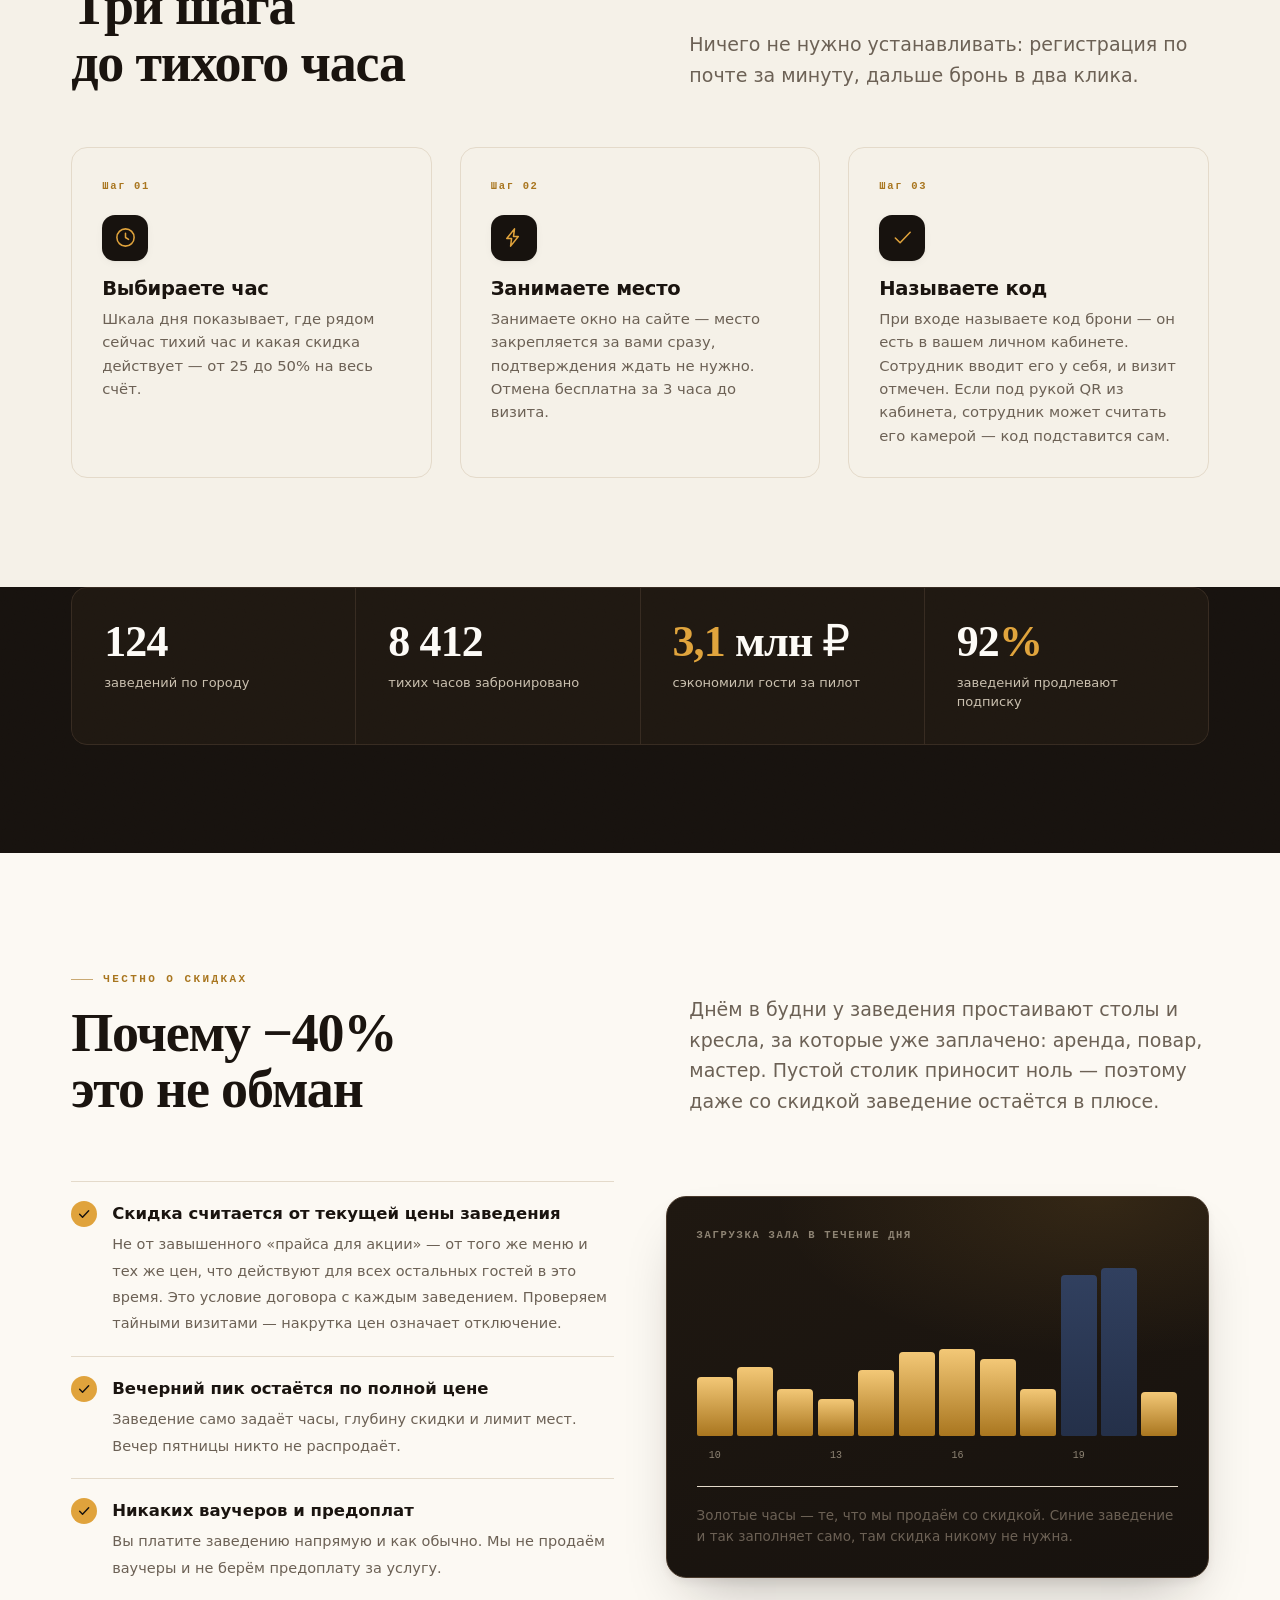
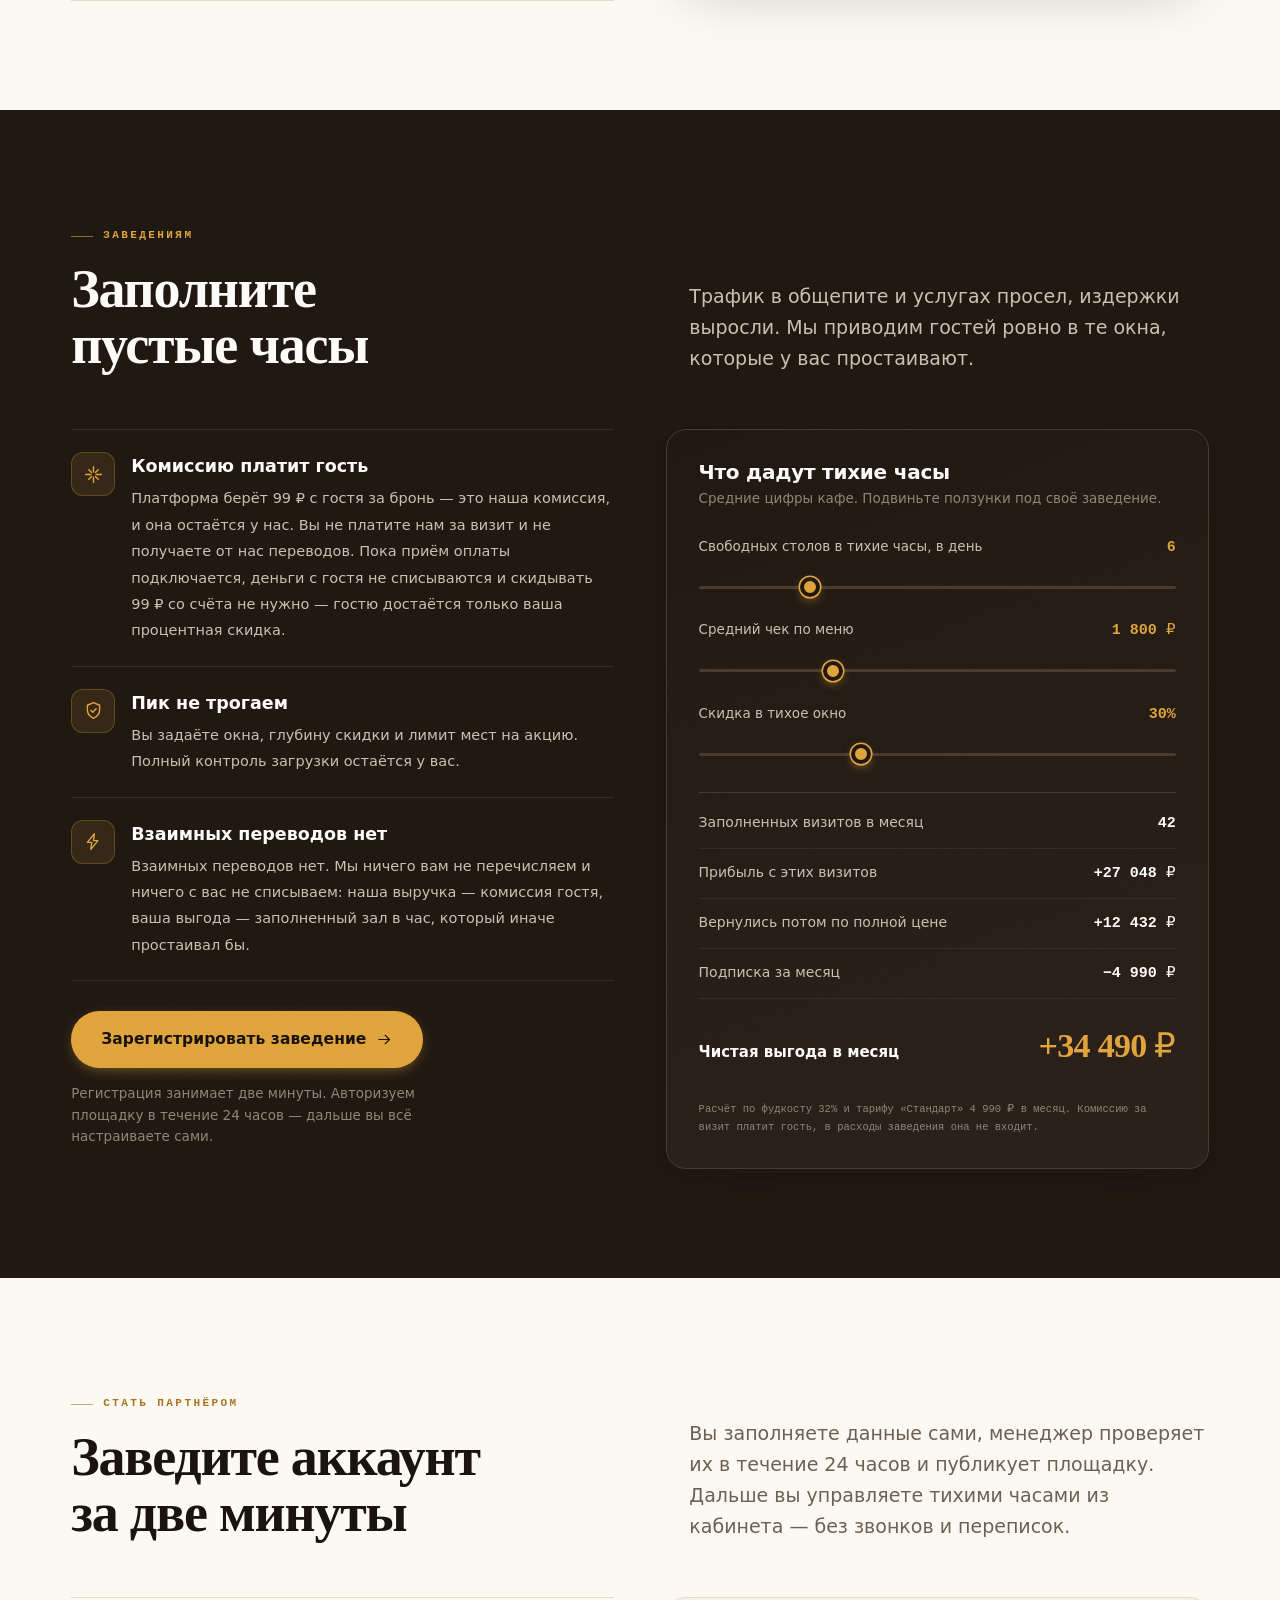
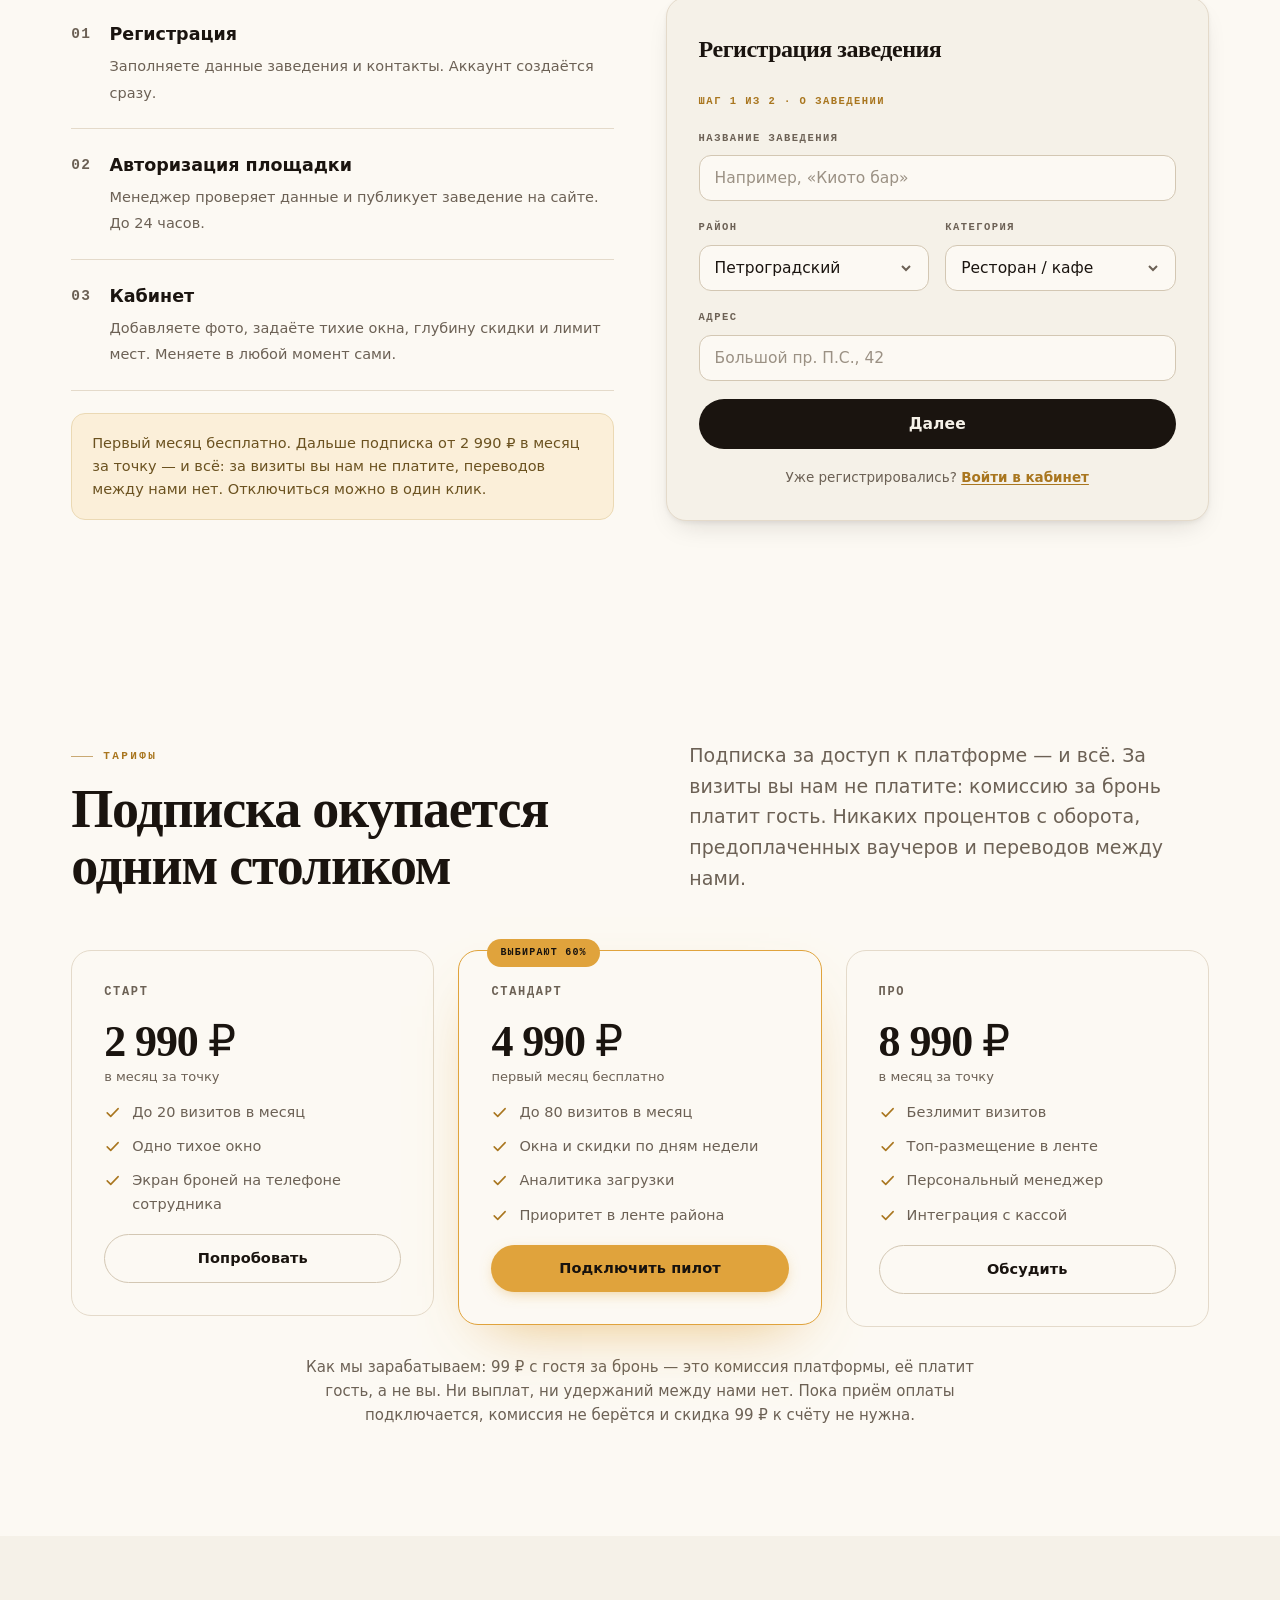
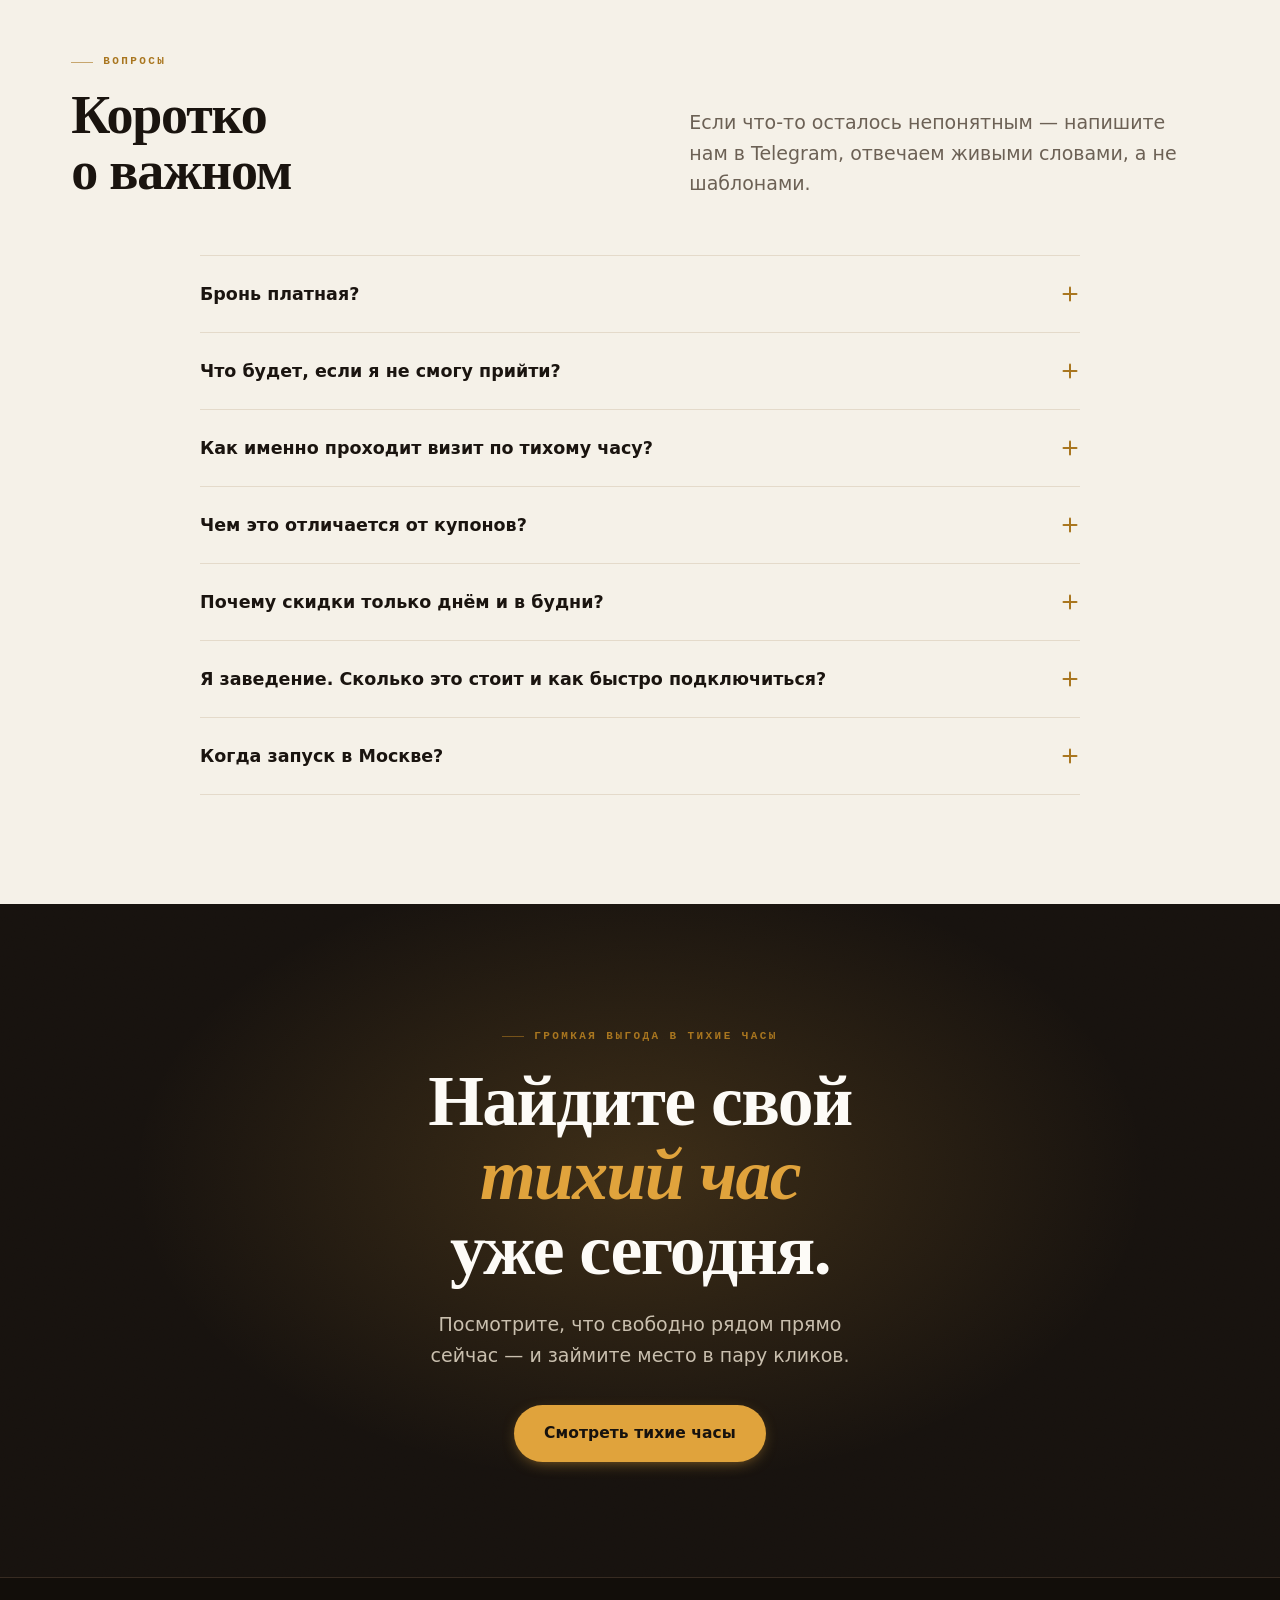
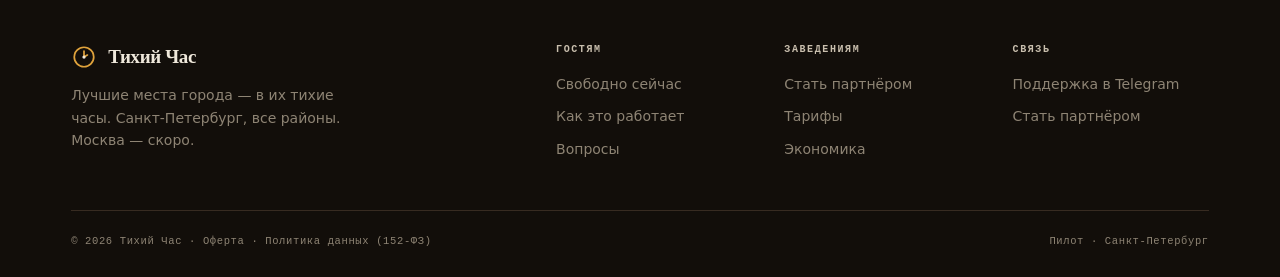
==== commit 8d2f68b5: "Продуктовые факты в одном модуле вместо разметки Одни и те же цифры и условия были написаны руками в" ====
--- a/index.html
+++ b/index.html
@@ -6,7 +6,7 @@
 <meta name="color-scheme" content="light only">
 <meta name="supported-color-schemes" content="light">
 <title>Тихий Час — лучшие места Санкт-Петербурга в их тихие часы</title>
-<meta name="description" content="Рестораны, кофейни и салоны Санкт-Петербурга снижают цены на 25–50% в часы, когда у них свободно. Бронируйте тихий час онлайн.">
+<meta name="description" content="Рестораны, кофейни и салоны Санкт-Петербурга снижают цены на <!--p:discountRange-->25–50%<!--/p--> в часы, когда у них свободно. Бронируйте тихий час онлайн.">
 <link rel="icon" href="/favicon.ico" sizes="any">
 <link rel="icon" type="image/png" sizes="32x32" href="/favicon-32.png">
 <link rel="apple-touch-icon" href="/apple-touch-icon.png">
@@ -375,16 +375,6 @@
 .empty{grid-column:1/-1;text-align:center;padding:56px 24px;border:1px dashed var(--line-2);border-radius:18px;font-family:var(--disp);font-style:italic;font-size:21px;color:var(--ink-soft)}
 
 /* ---------- QUOTES ---------- */
-.quotes{display:grid;grid-template-columns:1fr;gap:clamp(18px,2.2vw,24px)}
-@media(min-width:840px){.quotes{grid-template-columns:repeat(3,1fr)}}
-.quote{background:var(--espresso-2);border:1px solid var(--line-dk2);border-radius:18px;padding:clamp(22px,2.4vw,28px);display:flex;flex-direction:column;gap:18px;transition:transform .4s cubic-bezier(.19,1,.22,1),border-color .3s}
-.quote:hover{transform:translateY(-4px);border-color:#5A4732}
-.quote .qm{font-family:var(--disp);font-size:44px;line-height:.6;color:var(--honey);opacity:.55}
-.quote p{font-size:15.5px;color:var(--cream);line-height:1.6}
-.q-who{display:flex;align-items:center;gap:12px;margin-top:auto;padding-top:16px;border-top:1px solid var(--line-dk2)}
-.q-who span.q-av{width:38px;height:38px;border-radius:50%;display:grid;place-items:center;font-family:var(--disp);font-weight:700;font-size:17px;line-height:1;color:var(--espresso);background:linear-gradient(140deg,var(--honey-lt),var(--honey-d));flex:none}
-.q-who b{display:block;font-size:14px;color:#FDFBF7;font-weight:700}
-.q-who span{display:block;font-size:12.5px;color:var(--cream-dim)}
 
 /* ---------- BUSINESS ---------- */
 .biz-grid{display:grid;grid-template-columns:1fr;gap:clamp(30px,4vw,54px);align-items:start}
@@ -699,7 +689,7 @@
   <div class="amb"></div>
   <div class="wrap hero-in">
     <div>
-      <span class="eyebrow">Санкт-Петербург · 14 районов</span>
+      <span class="eyebrow">Санкт-Петербург · <!--p:districts-->14<!--/p--> районов</span>
       <h1 style="margin-top:20px">
         <span class="ln"><span style="--i:0">У каждого места</span></span>
         <span class="ln"><span style="--i:1">есть свой <em>тихий час</em>.</span></span>
@@ -710,9 +700,9 @@
         <a class="btn btn-out btn-lg" href="#biz">Я — заведение</a>
       </div>
       <div class="hero-tags">
-        <span class="tag"><b>14</b> районов города</span>
-        <span class="tag">депозит <b>99 ₽</b> в счёт</span>
-        <span class="tag">отмена за <b>3 часа</b></span>
+        <span class="tag"><b><!--p:districts-->14<!--/p--></b> районов города</span>
+        <span class="tag"><!--p:copy.heroTagPrice-->бронь <b>бесплатна</b><!--/p--></span>
+        <span class="tag">отмена за <b><!--p:cancelHours-->3 часа<!--/p--></b></span>
       </div>
     </div>
 
@@ -762,7 +752,7 @@
         <span class="eyebrow">Свободно сейчас</span>
         <h2 style="margin-top:16px">Тихие окна<br>рядом с вами</h2>
       </div>
-      <p class="lead">Выберите район или смотрите весь город сразу. Скидка действует на весь счёт, депозит зачитывается в него же — на пилоте бронь бесплатная.</p>
+      <p class="lead"><!--p:copy.feedLead-->Выберите район или смотрите весь город сразу. Скидка 25–50% действует на весь счёт.<!--/p--></p>
     </div>
 
     <div class="dates rv" id="dates">
@@ -802,8 +792,8 @@
     </div>
     <div class="steps">
       <article class="step rv"><div class="step-n">Шаг 01</div><div class="step-ic"><svg class="ic" viewBox="0 0 24 24"><use href="#i-clock"/></svg></div><h3>Выбираете час</h3><p>Шкала дня показывает, где рядом сейчас тихий час и какая скидка действует — от 25 до 50% на весь счёт.</p></article>
-      <article class="step rv rv-d1"><div class="step-n">Шаг 02</div><div class="step-ic"><svg class="ic" viewBox="0 0 24 24"><use href="#i-bolt"/></svg></div><h3>Занимаете место</h3><p>Депозит 99 ₽ подтверждает бронь и целиком уходит в ваш счёт. Отмена более чем за 3 часа — деньги возвращаются сами.</p></article>
-      <article class="step rv rv-d2"><div class="step-n">Шаг 03</div><div class="step-ic"><svg class="ic" viewBox="0 0 24 24"><use href="#i-check"/></svg></div><h3>Показываете код</h3><p>При входе в заведение называете код брони из личного кабинета. За вами закрепят столик и отметят в системе — заказывайте и ешьте со скидкой, платите как обычно, только меньше.</p></article>
+      <article class="step rv rv-d1"><div class="step-n">Шаг 02</div><div class="step-ic"><svg class="ic" viewBox="0 0 24 24"><use href="#i-bolt"/></svg></div><h3>Занимаете место</h3><p><!--p:copy.howStepBook-->Занимаете окно на сайте — место закрепляется за вами сразу, подтверждения ждать не нужно. Отмена бесплатна за 3 часа до визита.<!--/p--></p></article>
+      <article class="step rv rv-d2"><div class="step-n">Шаг 03</div><div class="step-ic"><svg class="ic" viewBox="0 0 24 24"><use href="#i-check"/></svg></div><h3>Называете код</h3><p><!--p:copy.howStepRedeem-->При входе называете код брони — он есть в вашем личном кабинете. Сотрудник вводит его у себя, и визит отмечен. Если под рукой QR из кабинета, сотрудник может считать его камерой — код подставится сам.<!--/p--></p></article>
     </div>
   </div>
 </section>
@@ -835,7 +825,7 @@
         <div class="claims">
           <div class="claim"><span class="ck"><svg class="ic" viewBox="0 0 24 24"><use href="#i-check"/></svg></span><div><b>Скидка считается от текущей цены заведения</b><span>Не от завышенного «прайса для акции» — от того же меню и тех же цен, что действуют для всех остальных гостей в это время. Это условие договора с каждым заведением. Проверяем тайными визитами — накрутка цен означает отключение.</span></div></div>
           <div class="claim"><span class="ck"><svg class="ic" viewBox="0 0 24 24"><use href="#i-check"/></svg></span><div><b>Вечерний пик остаётся по полной цене</b><span>Заведение само задаёт часы, глубину скидки и лимит мест. Вечер пятницы никто не распродаёт.</span></div></div>
-          <div class="claim"><span class="ck"><svg class="ic" viewBox="0 0 24 24"><use href="#i-check"/></svg></span><div><b>Никаких ваучеров и предоплат</b><span>Вы платите заведению напрямую и как обычно. У нас остаётся только депозит, который зачитывается в ваш счёт.</span></div></div>
+          <div class="claim"><span class="ck"><svg class="ic" viewBox="0 0 24 24"><use href="#i-check"/></svg></span><div><b>Никаких ваучеров и предоплат</b><span><!--p:copy.honestNoVouchers-->Вы платите заведению напрямую и как обычно. Мы не продаём ваучеры и не берём предоплату за услугу.<!--/p--></span></div></div>
         </div>
       </div>
       <div class="chart rv rv-d1">
@@ -844,36 +834,6 @@
         <div class="ch-x" id="chX"></div>
         <div class="ch-note">Золотые часы — те, что мы продаём со скидкой. Синие заведение и так заполняет само, там скидка никому не нужна.</div>
       </div>
-    </div>
-  </div>
-</section>
-
-<!-- ============ QUOTES ============ -->
-<section class="sec dark grain" id="quotes">
-  <div class="wrap">
-    <div class="sec-head rv">
-      <div>
-        <span class="eyebrow">Говорят партнёры</span>
-        <h2 style="margin-top:16px">Что изменилось<br>в пустые часы</h2>
-      </div>
-      <p class="lead">Три заведения из первой волны пилота — о том, как выглядит тихий час изнутри.</p>
-    </div>
-    <div class="quotes">
-      <figure class="quote rv">
-        <div class="qm">“</div>
-        <p>Раньше с двух до пяти в будни зал стоял пустой, а повар и официант всё равно на смене. Сейчас в это окно приходит по четыре-пять столов. Даже с минус тридцать это чистая прибавка.</p>
-        <figcaption class="q-who"><span class="q-av">К</span><div><b>Кирилл Ветров</b><span>управляющий, «Киото бар»</span></div></figcaption>
-      </figure>
-      <figure class="quote rv rv-d1">
-        <div class="qm">“</div>
-        <p>Мастера утром простаивали, а платить за аренду нужно всё равно. Половина тех, кто пришёл по тихому часу, записалась второй раз уже по полной цене — вот ради чего всё затевалось.</p>
-        <figcaption class="q-who"><span class="q-av">А</span><div><b>Анна Гурьева</b><span>владелица студии «Мята»</span></div></figcaption>
-      </figure>
-      <figure class="quote rv rv-d2">
-        <div class="qm">“</div>
-        <p>Что подкупило — платишь только за тех, кто реально пришёл, и видно каждого гостя. С купонными сервисами так не было никогда: там просто списывали процент и пропадали.</p>
-        <figcaption class="q-who"><span class="q-av">Д</span><div><b>Денис Лапин</b><span>совладелец, «Квест Хаус»</span></div></figcaption>
-      </figure>
     </div>
   </div>
 </section>
@@ -886,13 +846,13 @@
         <span class="eyebrow">Заведениям</span>
         <h2 style="margin-top:16px">Заполните<br>пустые часы</h2>
       </div>
-      <p class="lead">Трафик в общепите и услугах просел, издержки выросли. Мы приводим гостей ровно в те окна, которые у вас простаивают, и берём деньги только за состоявшийся визит.</p>
+      <p class="lead"><!--p:copy.bizLead-->Трафик в общепите и услугах просел, издержки выросли. Мы приводим гостей ровно в те окна, которые у вас простаивают.<!--/p--></p>
     </div>
     <div class="biz-grid">
       <div class="rv">
-        <div class="promise"><span class="pi"><svg class="ic" viewBox="0 0 24 24"><use href="#i-spark"/></svg></span><div><b>Платите за факт</b><span>99 ₽ за пришедшего гостя — единая ставка во всех категориях. Только за первые два визита — дальше гость ваш бесплатно.</span></div></div>
-        <div class="promise"><span class="pi"><svg class="ic" viewBox="0 0 24 24"><use href="#i-shield"/></svg></span><div><b>Пик не трогаем</b><span>Вы задаёте окна, глубину скидки и лимит мест на акцию. Полный контроль загрузки остаётся у вас.</span></div></div>
-        <div class="promise"><span class="pi"><svg class="ic" viewBox="0 0 24 24"><use href="#i-bolt"/></svg></span><div><b>Расчёты день в день</b><span>Депозиты приходят на следующий рабочий день, отчёт агента и акты формируются автоматически.</span></div></div>
+        <div class="promise"><span class="pi"><svg class="ic" viewBox="0 0 24 24"><use href="#i-spark"/></svg></span><div><b>Комиссию платит гость</b><span><!--p:copy.bizPayForFact-->Платформа берёт 99 ₽ с гостя за бронь — это наша комиссия, и она остаётся у нас. Вы не платите нам за визит и не получаете от нас переводов. Пока приём оплаты подключается, деньги с гостя не списываются и скидывать 99 ₽ со счёта не нужно — гостю достаётся только ваша процентная скидка.<!--/p--></span></div></div>
+        <div class="promise"><span class="pi"><svg class="ic" viewBox="0 0 24 24"><use href="#i-shield"/></svg></span><div><b>Пик не трогаем</b><span><!--p:copy.bizControl-->Вы задаёте окна, глубину скидки и лимит мест на акцию. Полный контроль загрузки остаётся у вас.<!--/p--></span></div></div>
+        <div class="promise"><span class="pi"><svg class="ic" viewBox="0 0 24 24"><use href="#i-bolt"/></svg></span><div><b>Взаимных переводов нет</b><span><!--p:copy.bizNoTransfers-->Взаимных переводов нет. Мы ничего вам не перечисляем и ничего с вас не списываем: наша выручка — комиссия гостя, ваша выгода — заполненный зал в час, который иначе простаивал бы.<!--/p--></span></div></div>
         <div style="margin-top:30px">
           <a class="btn btn-honey btn-lg" href="#join">Зарегистрировать заведение <svg class="ic" viewBox="0 0 24 24"><use href="#i-arrow"/></svg></a>
           <p style="margin-top:15px;font-size:13.5px;color:var(--cream-dim);max-width:44ch;line-height:1.6">Регистрация занимает две минуты. Авторизуем площадку в течение 24 часов — дальше вы всё настраиваете сами.</p>
@@ -909,10 +869,10 @@
           <div class="co"><span>Заполненных визитов в месяц</span><b id="cVisits">—</b></div>
           <div class="co"><span>Прибыль с этих визитов</span><b id="cGross">—</b></div>
           <div class="co"><span>Вернулись потом по полной цене</span><b id="cRet">—</b></div>
-          <div class="co"><span>Стоимость сервиса</span><b id="cCost">—</b></div>
+          <div class="co"><span><!--p:copy.calcCostLabel-->Подписка за месяц<!--/p--></span><b id="cCost">—</b></div>
           <div class="co tot"><span>Чистая выгода в месяц</span><b id="cNet">—</b></div>
         </div>
-        <div class="cfine">Расчёт по фудкосту 32%, тариф «Стандарт» 4 990 ₽ и комиссия 99 ₽ за визит.</div>
+        <div class="cfine"><!--p:copy.calcFine-->Расчёт по фудкосту 32% и тарифу «Стандарт» 4 990 ₽ в месяц. Комиссию за визит платит гость, в расходы заведения она не входит.<!--/p--></div>
       </div>
     </div>
   </div>
@@ -944,7 +904,7 @@
           <div><b>Кабинет</b><span>Добавляете фото, задаёте тихие окна, глубину скидки и лимит мест. Меняете в любой момент сами.</span></div>
         </div>
         <div class="jf-note">
-          <b>Первый месяц бесплатно.</b> Дальше подписка от 2 990 ₽ и фикс 99 ₽ за пришедшего гостя. Отключиться можно в один клик.
+          <!--p:copy.joinNote-->Первый месяц бесплатно. Дальше подписка от 2 990 ₽ в месяц за точку — и всё: за визиты вы нам не платите, переводов между нами нет. Отключиться можно в один клик.<!--/p-->
         </div>
       </div>
 
@@ -1035,44 +995,30 @@
         <span class="eyebrow">Тарифы</span>
         <h2 style="margin-top:16px">Подписка окупается<br>одним столиком</h2>
       </div>
-      <p class="lead">Подписка за доступ к платформе плюс фикс за пришедшего гостя. Никаких процентов с оборота и предоплаченных ваучеров.</p>
+      <p class="lead"><!--p:copy.plansLead-->Подписка за доступ к платформе — и всё. За визиты вы нам не платите: комиссию за бронь платит гость. Никаких процентов с оборота, предоплаченных ваучеров и переводов между нами.<!--/p--></p>
     </div>
     <div class="plans">
       <article class="plan rv">
-        <div class="pname">Старт</div>
-        <div class="price">2 990 ₽<s>в месяц за точку</s></div>
-        <ul>
-          <li><svg class="ic" viewBox="0 0 24 24"><use href="#i-check"/></svg>До 20 визитов в месяц</li>
-          <li><svg class="ic" viewBox="0 0 24 24"><use href="#i-check"/></svg>Одно тихое окно</li>
-          <li><svg class="ic" viewBox="0 0 24 24"><use href="#i-check"/></svg>Выплаты день в день</li>
-        </ul>
+        <div class="pname"><!--p:plan.start.name-->Старт<!--/p--></div>
+        <div class="price"><!--p:plan.start.price-->2 990 ₽<!--/p--><s><!--p:plan.start.note-->в месяц за точку<!--/p--></s></div>
+        <ul><!--p:plan.start.features--><li><svg class="ic" viewBox="0 0 24 24"><use href="#i-check"/></svg>До 20 визитов в месяц</li><li><svg class="ic" viewBox="0 0 24 24"><use href="#i-check"/></svg>Одно тихое окно</li><li><svg class="ic" viewBox="0 0 24 24"><use href="#i-check"/></svg>Экран броней на телефоне сотрудника</li><!--/p--></ul>
         <a class="btn btn-out-d" href="/login.html?role=partner">Попробовать</a>
       </article>
       <article class="plan hi rv rv-d1">
         <span class="badge">Выбирают 60%</span>
-        <div class="pname">Стандарт</div>
-        <div class="price">4 990 ₽<s>первый месяц — 1 ₽</s></div>
-        <ul>
-          <li><svg class="ic" viewBox="0 0 24 24"><use href="#i-check"/></svg>До 80 визитов в месяц</li>
-          <li><svg class="ic" viewBox="0 0 24 24"><use href="#i-check"/></svg>Окна и скидки по дням недели</li>
-          <li><svg class="ic" viewBox="0 0 24 24"><use href="#i-check"/></svg>Аналитика загрузки</li>
-          <li><svg class="ic" viewBox="0 0 24 24"><use href="#i-check"/></svg>Приоритет в ленте района</li>
-        </ul>
+        <div class="pname"><!--p:plan.standard.name-->Стандарт<!--/p--></div>
+        <div class="price"><!--p:plan.standard.price-->4 990 ₽<!--/p--><s><!--p:plan.standard.note-->первый месяц бесплатно<!--/p--></s></div>
+        <ul><!--p:plan.standard.features--><li><svg class="ic" viewBox="0 0 24 24"><use href="#i-check"/></svg>До 80 визитов в месяц</li><li><svg class="ic" viewBox="0 0 24 24"><use href="#i-check"/></svg>Окна и скидки по дням недели</li><li><svg class="ic" viewBox="0 0 24 24"><use href="#i-check"/></svg>Аналитика загрузки</li><li><svg class="ic" viewBox="0 0 24 24"><use href="#i-check"/></svg>Приоритет в ленте района</li><!--/p--></ul>
         <a class="btn btn-honey" href="/login.html?role=partner">Подключить пилот</a>
       </article>
       <article class="plan rv rv-d2">
-        <div class="pname">Про</div>
-        <div class="price">8 990 ₽<s>в месяц за точку</s></div>
-        <ul>
-          <li><svg class="ic" viewBox="0 0 24 24"><use href="#i-check"/></svg>Безлимит визитов</li>
-          <li><svg class="ic" viewBox="0 0 24 24"><use href="#i-check"/></svg>Топ-размещение в ленте</li>
-          <li><svg class="ic" viewBox="0 0 24 24"><use href="#i-check"/></svg>Персональный менеджер</li>
-          <li><svg class="ic" viewBox="0 0 24 24"><use href="#i-check"/></svg>Интеграция с кассой</li>
-        </ul>
+        <div class="pname"><!--p:plan.pro.name-->Про<!--/p--></div>
+        <div class="price"><!--p:plan.pro.price-->8 990 ₽<!--/p--><s><!--p:plan.pro.note-->в месяц за точку<!--/p--></s></div>
+        <ul><!--p:plan.pro.features--><li><svg class="ic" viewBox="0 0 24 24"><use href="#i-check"/></svg>Безлимит визитов</li><li><svg class="ic" viewBox="0 0 24 24"><use href="#i-check"/></svg>Топ-размещение в ленте</li><li><svg class="ic" viewBox="0 0 24 24"><use href="#i-check"/></svg>Персональный менеджер</li><li><svg class="ic" viewBox="0 0 24 24"><use href="#i-check"/></svg>Интеграция с кассой</li><!--/p--></ul>
         <a class="btn btn-out-d" href="/login.html?role=partner">Обсудить</a>
       </article>
     </div>
-    <p class="fee rv">Плюс комиссия за пришедшего гостя: <b>99 ₽</b> — единая ставка во всех категориях. Списывается только за первый и второй визит: с третьего этот гость для вас бесплатен навсегда.</p>
+    <p class="fee rv"><!--p:copy.planFee-->Как мы зарабатываем: 99 ₽ с гостя за бронь — это комиссия платформы, её платит гость, а не вы. Ни выплат, ни удержаний между нами нет. Пока приём оплаты подключается, комиссия не берётся и скидка 99 ₽ к счёту не нужна.<!--/p--></p>
   </div>
 </section>
 
@@ -1087,13 +1033,13 @@
       <p class="lead">Если что-то осталось непонятным — напишите нам в Telegram, отвечаем живыми словами, а не шаблонами.</p>
     </div>
     <div class="faq rv">
-      <details><summary>Депозит 99 ₽ — это доплата сверху?<span class="x"></span></summary><div class="ans">Нет. Депозит зачитывается в счёт при визите: заплатили 99 ₽ при брони — на столько меньше отдаёте на месте. Он нужен, чтобы брони были настоящими и места не простаивали зря. На пилоте бронь бесплатная.</div></details>
-      <details><summary>Что будет, если я не смогу прийти?<span class="x"></span></summary><div class="ans">Отмените бронь более чем за три часа — депозит вернётся автоматически тем же способом оплаты. При неявке без отмены депозит удерживается, половина уходит заведению как компенсация простоя.</div></details>
-      <details><summary>Как именно проходит визит по тихому часу?<span class="x"></span></summary><div class="ans">Вы бронируете окно на сайте и вносите депозит 99 ₽. При входе в заведение показываете QR-код брони администратору — за вами сразу закрепляют столик и отмечают визит в системе. Дальше всё как обычно: заказываете, едите, отдыхаете. Скидка считается от той же цены, что действует в это время для всех остальных гостей — никакого отдельного завышенного прайса нет. Когда приносят счёт, скидка уже применена ко всему заказу, депозит зачтён — доплачиваете только разницу.</div></details>
-      <details><summary>Чем это отличается от купонов?<span class="x"></span></summary><div class="ans">Мы не продаём ваучеры и не берём предоплату за услугу. Вы платите заведению напрямую, как обычно, только меньше. Заведение получает деньги день в день и не платит процент с оборота — поэтому ему незачем отбивать скидку накруткой цен.</div></details>
-      <details><summary>Почему скидки только днём и в будни?<span class="x"></span></summary><div class="ans">Потому что это честная экономика, а не разовая акция. В тихие часы у заведения простаивают уже оплаченные столы и мастера, и любой гость с маржой выше себестоимости — прибавка к прибыли. Вечером зал полон и без нас.</div></details>
-      <details><summary>Я заведение. Сколько это стоит и как быстро подключиться?<span class="x"></span></summary><div class="ans">Пилотный месяц бесплатно, дальше подписка от 2 990 ₽ и фикс 99 ₽ за пришедшего гостя — единая ставка во всех категориях. Онбординг занимает двадцать минут: задаёте окна, глубину скидки и лимит мест — заявки начинают приходить в тот же день.</div></details>
-      <details><summary>Когда запуск в Москве?<span class="x"></span></summary><div class="ans">Сейчас работаем по Санкт-Петербургу — заведения есть в четырнадцати районах. Москва в планах на этот год — напишите нам, если у вас заведение в Москве, позовём в раннюю волну на особых условиях.</div></details>
+      <details><summary><!--p:copy.faqDepositQ-->Бронь платная?<!--/p--><span class="x"></span></summary><div class="ans"><!--p:copy.faqDepositA-->Сейчас нет — приём оплаты подключается, деньги за бронь не списываются. Вы платите в заведении как обычно, только со скидкой тихого часа. Когда оплата заработает, бронь будет стоить 99 ₽: это комиссия сервиса, и заведение скинет ровно столько же с вашего счёта — то есть в вашем кошельке не изменится ничего.<!--/p--></div></details>
+      <details><summary><!--p:copy.faqNoShowQ-->Что будет, если я не смогу прийти?<!--/p--><span class="x"></span></summary><div class="ans"><!--p:copy.faqNoShowA-->Отмените бронь в личном кабинете — это бесплатно и ничем не грозит. Если не пришли и не отменили, ничего не списывается, но заведение держало для вас место: отменяйте, пожалуйста, заранее.<!--/p--></div></details>
+      <details><summary><!--p:copy.faqVisitQ-->Как именно проходит визит по тихому часу?<!--/p--><span class="x"></span></summary><div class="ans"><!--p:copy.faqVisitA-->Вы бронируете окно на сайте и получаете короткий код. При входе называете его администратору — тот вводит код у себя, и визит отмечен. Если ваш телефон под рукой, можно вместо этого показать QR из кабинета: сотрудник считает его камерой, и код подставится сам. Дальше всё как обычно: заказываете, едите, отдыхаете. Скидка считается от той же цены, что действует в это время для всех остальных гостей — никакого отдельного завышенного прайса нет. Когда приносят счёт, скидка уже применена ко всему заказу.<!--/p--></div></details>
+      <details><summary><!--p:copy.faqCouponsQ-->Чем это отличается от купонов?<!--/p--><span class="x"></span></summary><div class="ans"><!--p:copy.faqCouponsA-->Мы не продаём ваучеры и не берём предоплату за услугу. Вы платите заведению напрямую, как обычно, только меньше. Заведение не платит нам процент с оборота — поэтому ему незачем отбивать скидку накруткой цен.<!--/p--></div></details>
+      <details><summary><!--p:copy.faqWhyDayQ-->Почему скидки только днём и в будни?<!--/p--><span class="x"></span></summary><div class="ans"><!--p:copy.faqWhyDayA-->Потому что это честная экономика, а не разовая акция. В тихие часы у заведения простаивают уже оплаченные столы и мастера, и любой гость с маржой выше себестоимости — прибавка к прибыли. Вечером зал полон и без нас.<!--/p--></div></details>
+      <details><summary><!--p:copy.faqVenueQ-->Я заведение. Сколько это стоит и как быстро подключиться?<!--/p--><span class="x"></span></summary><div class="ans"><!--p:copy.faqVenueA-->Первый месяц бесплатно, дальше подписка от 2 990 ₽ в месяц за точку. За визиты вы нам не платите и переводов между нами нет: комиссию 99 ₽ будет платить гость, когда мы подключим приём оплаты. Онбординг занимает двадцать минут: задаёте окна, глубину скидки и лимит мест.<!--/p--></div></details>
+      <details><summary><!--p:copy.faqMoscowQ-->Когда запуск в Москве?<!--/p--><span class="x"></span></summary><div class="ans"><!--p:copy.faqMoscowA-->Сейчас работаем по Санкт-Петербургу — 14 районов города. Москва в планах на этот год: напишите нам, если у вас заведение в Москве, позовём в раннюю волну на особых условиях.<!--/p--></div></details>
     </div>
   </div>
 </section>
@@ -1148,8 +1094,8 @@
         <div class="sh-slots" id="shSlots"></div>
         <div class="sh-line"><span>Когда</span><b id="shWhen">—</b></div>
         <div class="sh-line"><span>Скидка на весь счёт</span><b id="shOff">—</b></div>
-        <div class="sh-line"><span>Депозит за бронь</span><b>99 ₽</b></div>
-        <div class="sh-fine">Депозит зачитывается в счёт. Отмена более чем за три часа — возврат автоматически. На пилоте бронь бесплатная.</div>
+        <div class="sh-line"><span><!--p:copy.sheetPriceLabel-->Бронь<!--/p--></span><b><!--p:copy.sheetPriceValue-->бесплатно<!--/p--></b></div>
+        <div class="sh-fine"><!--p:copy.sheetFine-->Отмена бесплатна за 3 часа до визита. Скидка тихого часа применяется к счёту в заведении.<!--/p--></div>
         <button class="btn btn-honey btn-lg sh-btn" id="shBook">Забронировать место</button>
       </div>
       <div class="sh-ok" id="shOk">
@@ -1157,7 +1103,6 @@
         <div class="sh-lbl" style="margin-bottom:6px">Код брони</div>
         <div class="sh-code" id="shCode">ТЧ-0000</div>
         <div class="sh-sum" id="shSum">—</div>
-        <div class="sh-testnote">Депозит 99 ₽ · тестовый режим, оплата не списывается</div>
         <div class="sh-fine">При входе покажите этот код — за вами закрепят столик и отметят в системе, скидка будет применена ко всему счёту.</div>
         <button class="btn btn-ink btn-lg sh-btn" id="shDone">Готово</button>
       </div>
@@ -1177,11 +1122,13 @@
   <img id="lbImg" alt="">
 </div>
 
+<script src="/content/product.js"></script>
 <script type="application/json" id="venues-seed">
 [{"cat":"food","d":"petro","name":"Киото бар","rate":"чек ~1 800 ₽","place":"суши · Большой пр. П.С.","left":"осталось 4 стола","wd":[1,2,3,4,5],"slots":[[15,40],[16,40],[17,30]]},{"cat":"coffee","d":"petro","name":"Крем","rate":"чек ~700 ₽","place":"кофейня · Большая Монетная","left":"6 мест у окна","wd":[0,1,2,3,4,5,6],"slots":[[10,30],[11,30]]},{"cat":"food","d":"petro","name":"Тбилисо","rate":"чек ~1 600 ₽","place":"грузинская · Кронверкский пр.","left":"осталось 5 столов","wd":[1,2,3,4,5],"slots":[[14,35],[15,35],[16,35]]},{"cat":"beauty","d":"petro","name":"Мята","rate":"чек ~1 500 ₽","place":"маникюр · Каменноостровский пр.","left":"3 окна у мастеров","wd":[1,2,3,4,5,6],"slots":[[11,35],[12,35],[13,35]]},{"cat":"beauty","d":"petro","name":"Право.","rate":"чек ~1 200 ₽","place":"барбершоп · Большой пр. П.С.","left":"2 кресла свободно","wd":[1,2,3,4,5,6],"slots":[[12,30],[13,30],[14,30]]},{"cat":"spa","d":"petro","name":"Пар","rate":"чек ~2 500 ₽","place":"спа и массаж · Чкаловская наб.","left":"4 слота сегодня","wd":[0,1,2,3,4,5,6],"slots":[[12,40],[14,40],[15,40]]},{"cat":"fun","d":"petro","name":"Квест Хаус","rate":"1 900 ₽ команда","place":"квесты · Петроградская наб.","left":"3 слота на сегодня","wd":[0,1,2,3,4,5,6],"slots":[[12,50],[14,50],[16,50]]},{"cat":"food","d":"centr","name":"Вход с Рубинштейна","rate":"чек ~2 000 ₽","place":"европейская · ул. Рубинштейна","left":"осталось 6 столов","wd":[1,2,3,4],"slots":[[13,35],[14,35],[15,40]]},{"cat":"coffee","d":"centr","name":"Полторы комнаты","rate":"чек ~650 ₽","place":"кофейня · Литейный пр.","left":"8 мест","wd":[0,1,2,3,4,5,6],"slots":[[10,25],[11,30],[12,30]]},{"cat":"beauty","d":"centr","name":"Фонтанка Nails","rate":"чек ~1 600 ₽","place":"маникюр · наб. Фонтанки","left":"4 окна у мастеров","wd":[1,2,3,4,5,6],"slots":[[12,35],[13,35],[16,30]]},{"cat":"fun","d":"centr","name":"Лофт-квест","rate":"1 700 ₽ команда","place":"квесты · Лиговский пр.","left":"2 слота","wd":[0,1,2,3,4,5,6],"slots":[[14,45],[16,50]]},{"cat":"food","d":"adm","name":"Сенная 12","rate":"чек ~1 100 ₽","place":"бистро · Сенная площадь","left":"осталось 9 столов","wd":[1,2,3,4,5],"slots":[[12,30],[13,35],[14,35]]},{"cat":"spa","d":"adm","name":"Банный день","rate":"чек ~2 200 ₽","place":"спа · Измайловский пр.","left":"3 слота","wd":[0,1,2,3,4,5,6],"slots":[[11,40],[13,40],[15,35]]},{"cat":"auto","d":"adm","name":"Мойка на Обводном","rate":"чек ~1 300 ₽","place":"автомойка · Обводный канал","left":"без очереди","wd":[1,2,3,4,5,6],"slots":[[10,30],[12,30],[14,25]]},{"cat":"coffee","d":"vasil","name":"Гавань","rate":"чек ~700 ₽","place":"кофейня · Большой пр. В.О.","left":"5 мест у окна","wd":[1,2,3,4,5,6],"slots":[[10,30],[11,25],[15,30]]},{"cat":"food","d":"vasil","name":"Линия 7","rate":"чек ~1 400 ₽","place":"паста · 7-я линия В.О.","left":"осталось 4 стола","wd":[1,2,3,4,5],"slots":[[14,40],[15,40],[16,35]]},{"cat":"beauty","d":"vasil","name":"Штиль","rate":"чек ~1 100 ₽","place":"барбершоп · Средний пр. В.О.","left":"2 кресла","wd":[1,2,3,4,5,6],"slots":[[11,30],[12,30],[13,30]]},{"cat":"food","d":"mosk","name":"Меридиан","rate":"чек ~1 500 ₽","place":"грузинская · Московский пр.","left":"осталось 7 столов","wd":[1,2,3,4,5],"slots":[[13,35],[15,40],[16,40]]},{"cat":"spa","d":"mosk","name":"Тихая вода","rate":"чек ~2 300 ₽","place":"массаж · Звёздная","left":"4 слота сегодня","wd":[0,1,2,3,4,5,6],"slots":[[12,40],[14,40]]},{"cat":"auto","d":"mosk","name":"Детейлинг Пулково","rate":"чек ~3 500 ₽","place":"детейлинг · Пулковское ш.","left":"2 поста","wd":[1,2,3,4,5],"slots":[[11,30],[13,30]]},{"cat":"food","d":"nev","name":"Дыбенко Кухня","rate":"чек ~900 ₽","place":"азиатская · пр. Большевиков","left":"осталось 8 столов","wd":[1,2,3,4,5],"slots":[[12,35],[14,40],[16,35]]},{"cat":"beauty","d":"nev","name":"Невский Стиль","rate":"чек ~1 400 ₽","place":"салон · ул. Дыбенко","left":"5 окон","wd":[1,2,3,4,5,6],"slots":[[10,35],[11,35],[13,30]]},{"cat":"coffee","d":"primor","name":"Комендантский","rate":"чек ~650 ₽","place":"кофейня · Комендантский пр.","left":"6 мест","wd":[0,1,2,3,4,5,6],"slots":[[10,30],[11,30],[14,25]]},{"cat":"fun","d":"primor","name":"Картинг Приморский","rate":"2 200 ₽","place":"картинг · Планерная","left":"4 слота","wd":[0,1,2,3,4,5,6],"slots":[[13,45],[15,50]]},{"cat":"beauty","d":"primor","name":"Ольга Студия","rate":"чек ~1 500 ₽","place":"маникюр · Богатырский пр.","left":"3 окна","wd":[1,2,3,4,5,6],"slots":[[11,35],[12,35],[15,30]]},{"cat":"food","d":"vyb","name":"Просвещения 40","rate":"чек ~1 000 ₽","place":"бургеры · пр. Просвещения","left":"осталось 6 столов","wd":[1,2,3,4,5],"slots":[[13,35],[14,35],[17,30]]},{"cat":"auto","d":"vyb","name":"Мойка Озерки","rate":"чек ~1 200 ₽","place":"автомойка · Озерки","left":"без очереди","wd":[1,2,3,4,5,6],"slots":[[10,30],[12,30],[14,30]]},{"cat":"coffee","d":"kalin","name":"Академка","rate":"чек ~600 ₽","place":"кофейня · Академическая","left":"7 мест","wd":[1,2,3,4,5,6],"slots":[[10,30],[11,30]]},{"cat":"beauty","d":"kalin","name":"Мурино Beauty","rate":"чек ~1 300 ₽","place":"салон · Гражданский пр.","left":"4 окна","wd":[1,2,3,4,5,6],"slots":[[12,35],[13,35],[16,30]]},{"cat":"food","d":"kirov","name":"Нарвская 5","rate":"чек ~900 ₽","place":"домашняя кухня · Нарвская","left":"осталось 5 столов","wd":[1,2,3,4,5],"slots":[[12,35],[13,35],[15,35]]},{"cat":"spa","d":"frunz","name":"Купчино Спа","rate":"чек ~2 000 ₽","place":"спа · Бухарестская","left":"3 слота","wd":[0,1,2,3,4,5,6],"slots":[[11,40],[14,40]]},{"cat":"food","d":"krasnog","name":"Охта Гриль","rate":"чек ~1 300 ₽","place":"гриль · Охта","left":"осталось 6 столов","wd":[1,2,3,4,5,6],"slots":[[14,35],[16,40]]},{"cat":"beauty","d":"krasnos","name":"Ветеранов Nails","rate":"чек ~1 200 ₽","place":"маникюр · пр. Ветеранов","left":"4 окна","wd":[1,2,3,4,5,6],"slots":[[11,35],[13,35]]},{"cat":"coffee","d":"push","name":"Царское зерно","rate":"чек ~650 ₽","place":"кофейня · Пушкин","left":"5 мест","wd":[0,1,2,3,4,5,6],"slots":[[10,30],[12,30],[15,25]]},{"cat":"auto","d":"petro","name":"Мойка 24","rate":"","place":"автомойка · Петроградская","left":"","wd":[1,2,3,4,5],"slots":[[12,30],[14,30],[16,25]]},{"cat":"food","d":"petro","name":"Аоаоал","rate":"","place":"Ресторан / кафе · Слаллс","left":"уточняйте в заведении","wd":[1,2,3,4,5],"slots":[[12,30]],"photo":"/api/guest/venue-photo/37?w=500&v=1787645512","photos":1},{"cat":"food","d":"kalin","name":"Полянка","rate":"","place":"Ресторан / кафе · Калининский 1","left":"уточняйте в заведении","wd":[0,1,2,3,4,5,6],"slots":[[11,30],[12,30],[13,30],[14,30]],"photo":"/api/guest/venue-photo/39?w=500&v=1788336470","photos":1}]
 </script>
 <script>
 const $=id=>document.getElementById(id);
+const P=window.PRODUCT;   /* content/product.json */
 const HOURS=[10,11,12,13,14,15,16,17,18,19,20,21];
 const OFF={10:25,11:30,12:20,13:15,14:30,15:40,16:40,17:35,18:20,19:0,20:0,21:15};
 const LOAD={10:32,11:38,12:26,13:20,14:36,15:46,16:48,17:42,18:26,19:88,20:92,21:24};
@@ -1664,15 +1611,20 @@
 /* ---- calculator ---- */
 const rub=n=>n.toLocaleString("ru-RU")+" ₽";
 function calc(){
+  /* Все ставки — из content/product.json, руками тут ничего не задаётся. */
+  const C=P.calc, plan=P.plans.find(x=>x.id==="standard")||P.plans[0];
+  const food=C.foodCostPct/100, extra=C.servicePerVisitFee;
   const seats=+$("rSeats").value,check=+$("rCheck").value,disc=+$("rDisc").value/100;
   $("oSeats").textContent=seats;
   $("oCheck").textContent=check.toLocaleString("ru-RU")+" ₽";
   $("oDisc").textContent=Math.round(disc*100)+"%";
-  const visits=Math.round(seats*22*0.32);
-  const per=Math.max(0,check*(1-disc)-check*0.32-40);
+  const visits=Math.round(seats*C.workdaysPerMonth*(C.fillRatePct/100));
+  const per=Math.max(0,check*(1-disc)-check*food-extra);
   const gross=Math.round(visits*per);
-  const ret=Math.round(visits*0.25*(check-check*0.32-40));
-  const cost=4990+visits*99;
+  const ret=Math.round(visits*(C.returnRatePct/100)*(check-check*food-extra));
+  /* Заведение платит только подписку. Комиссию за бронь платит гость.
+     Скидка к счёту появляется у заведения лишь когда оплата подключена. */
+  const cost=plan.price+(P.depositCharged?visits*P.venueBillDiscount:0);
   const net=gross+ret-cost;
   $("cVisits").textContent=visits;
   $("cGross").textContent="+"+rub(gross);
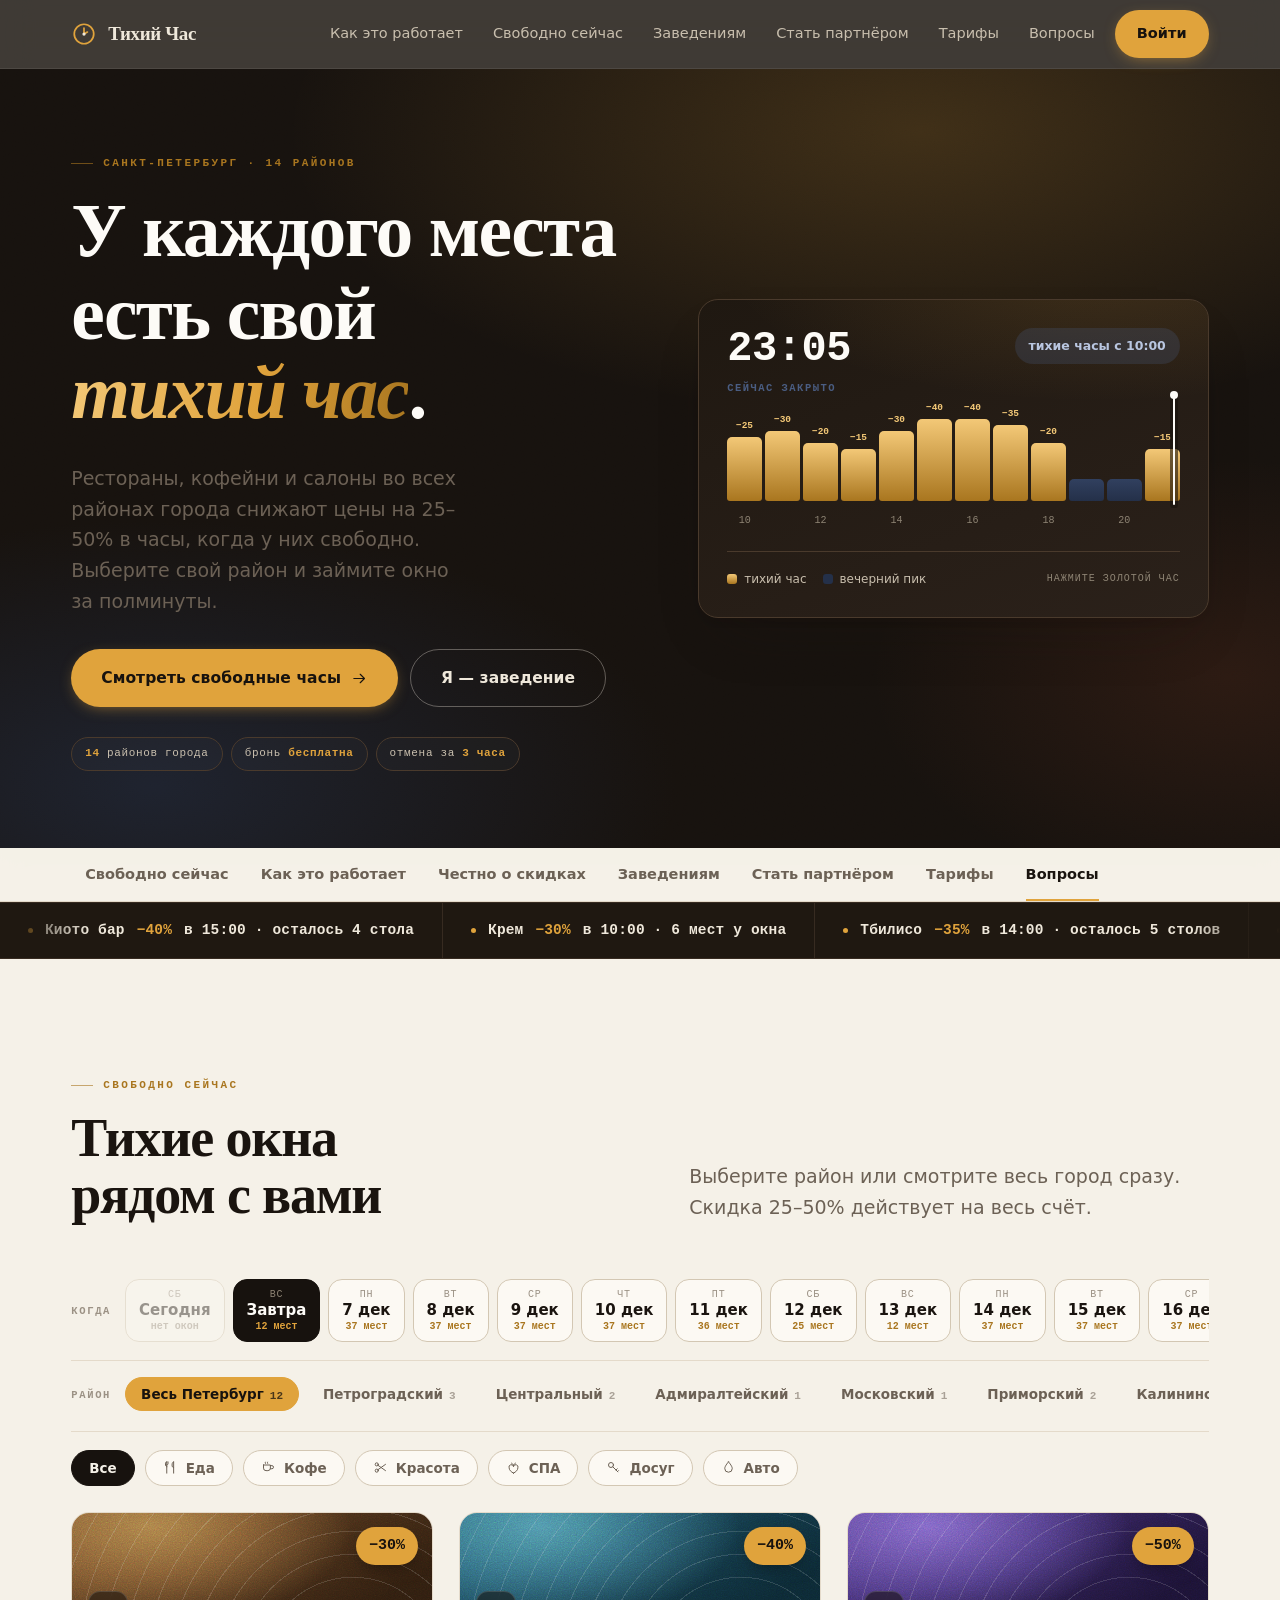
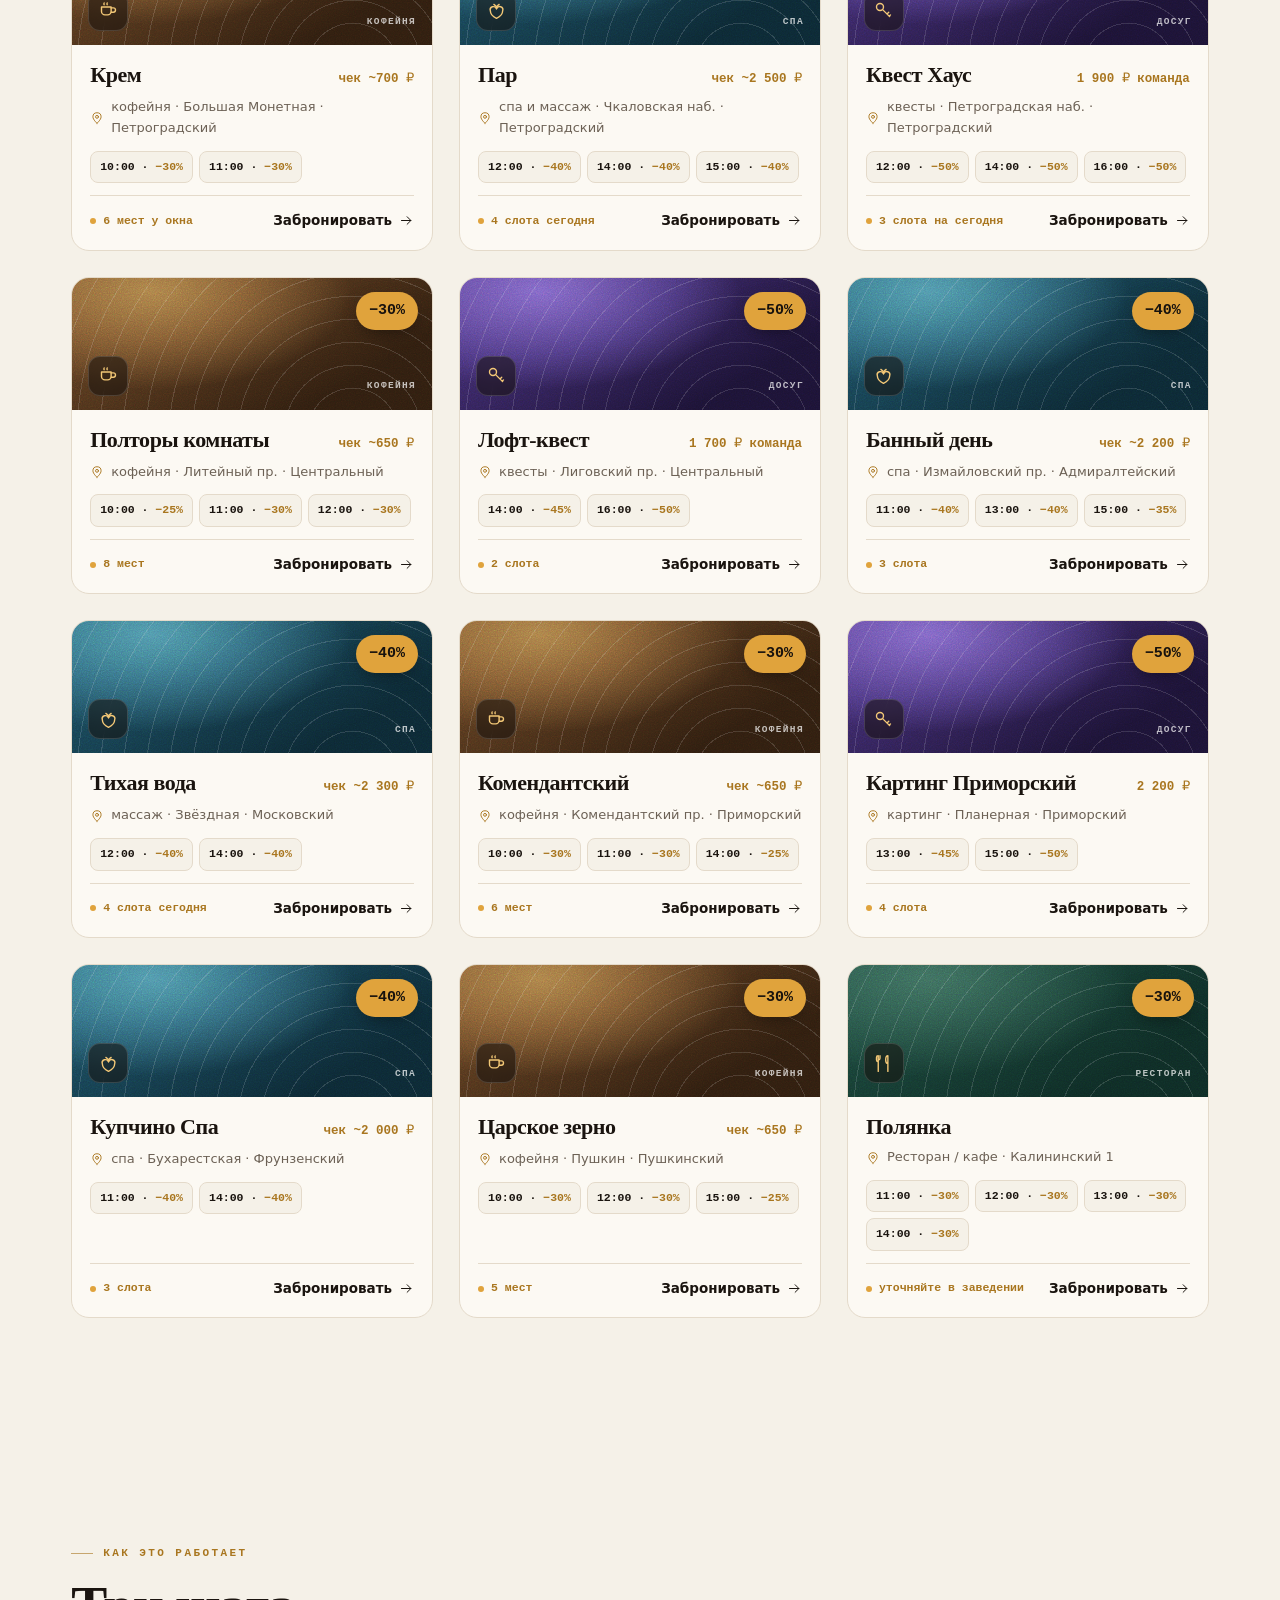
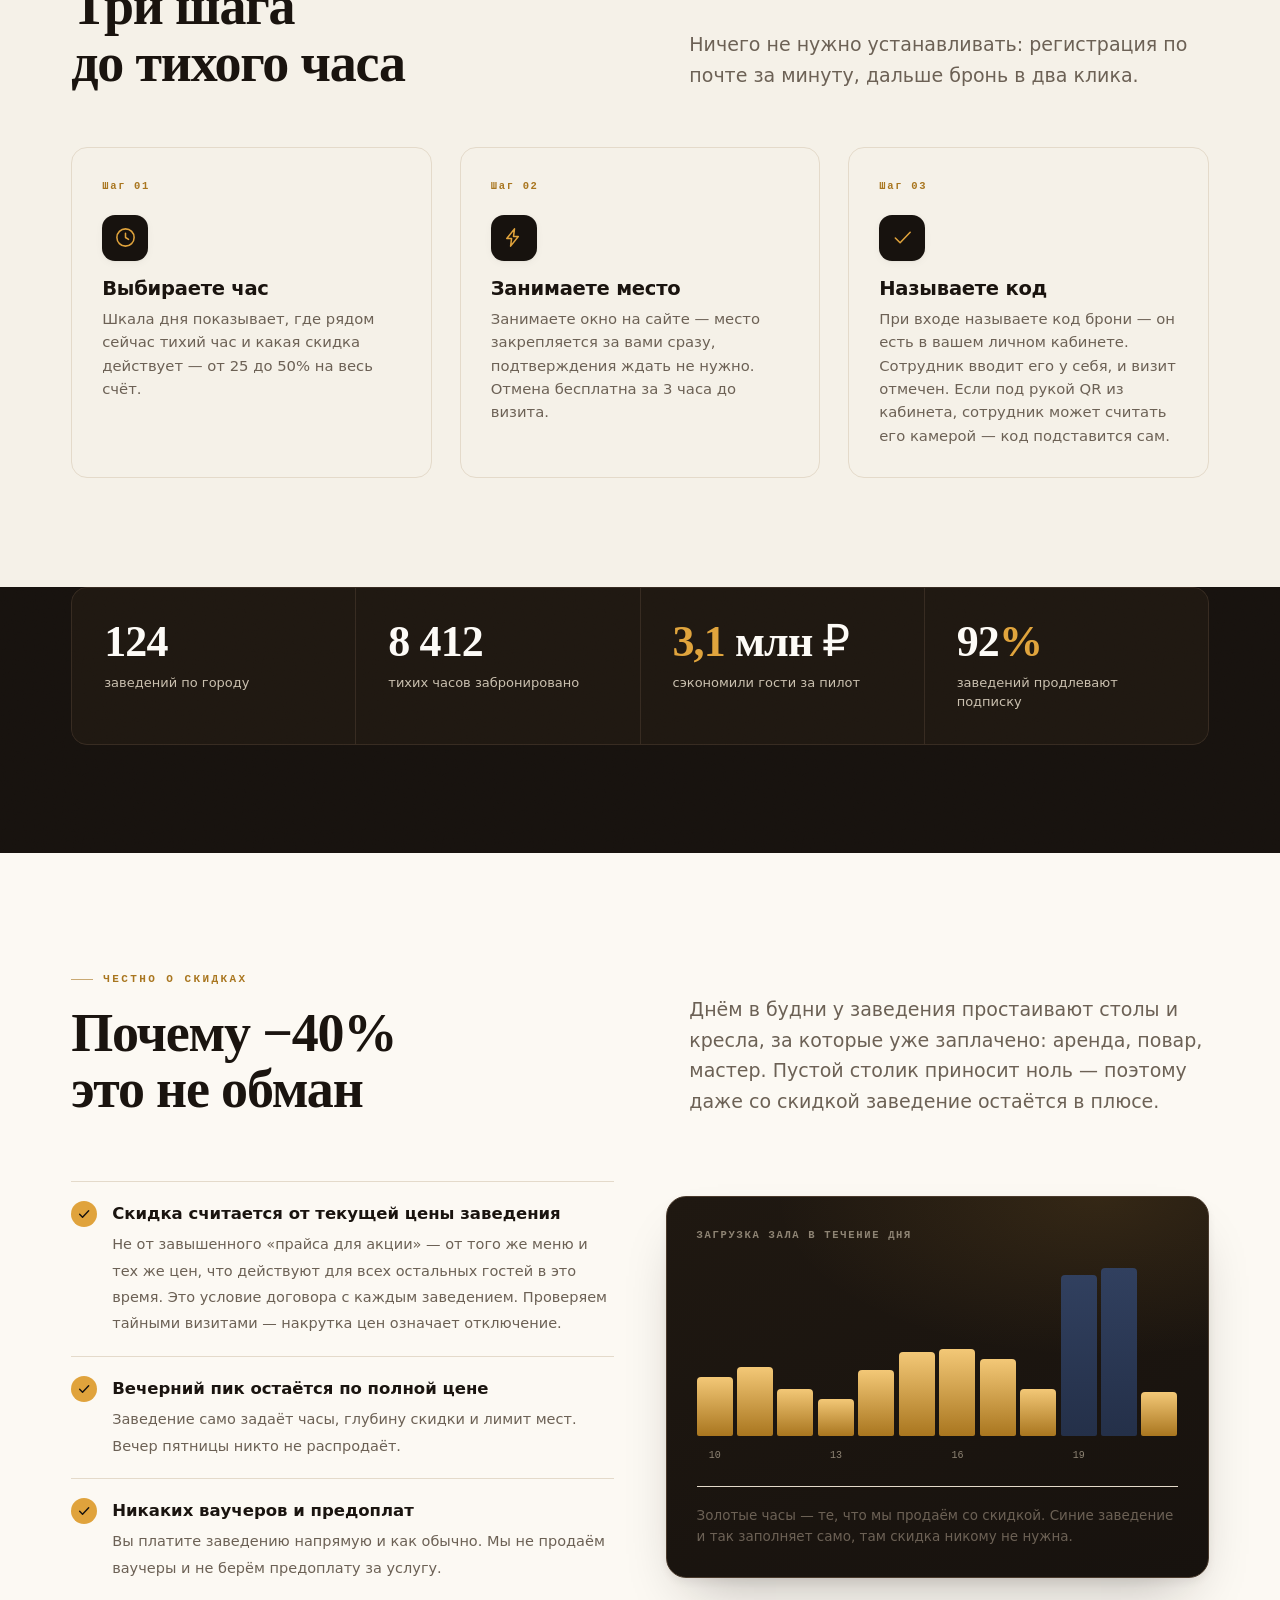
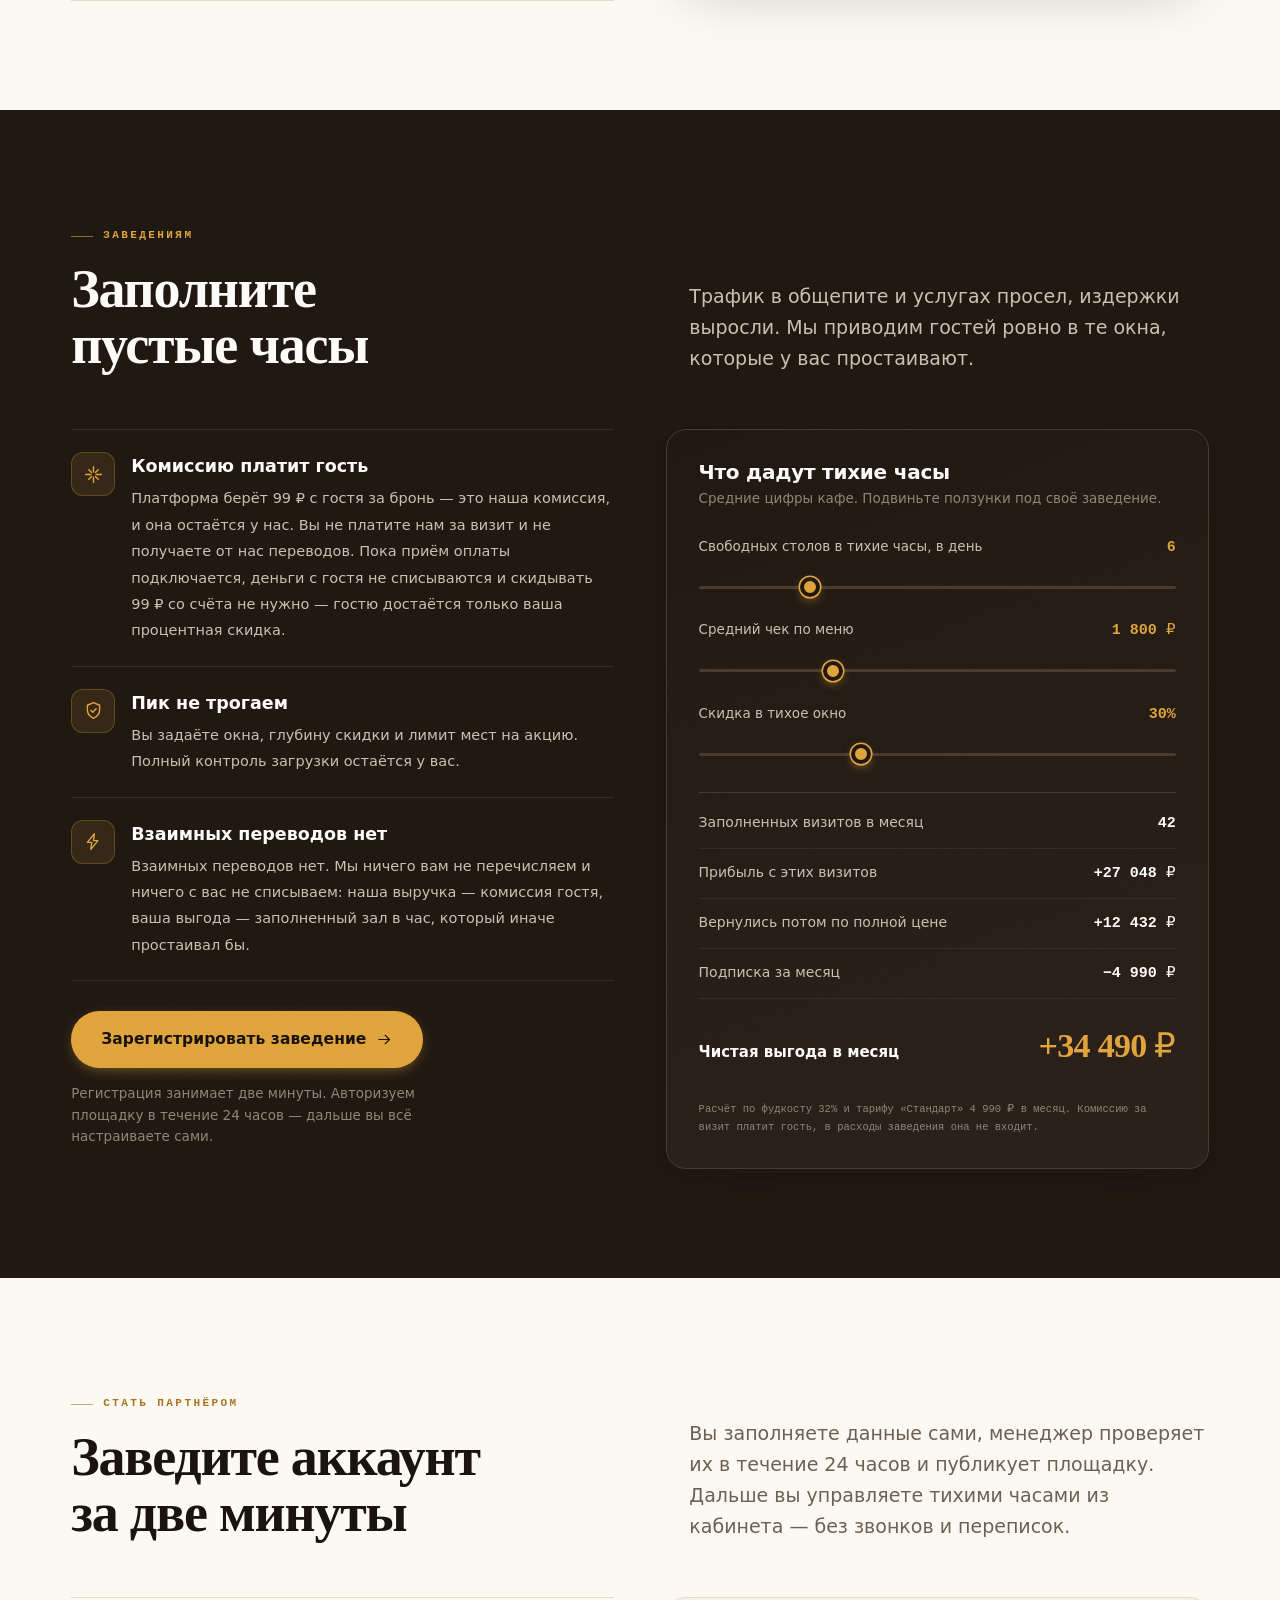
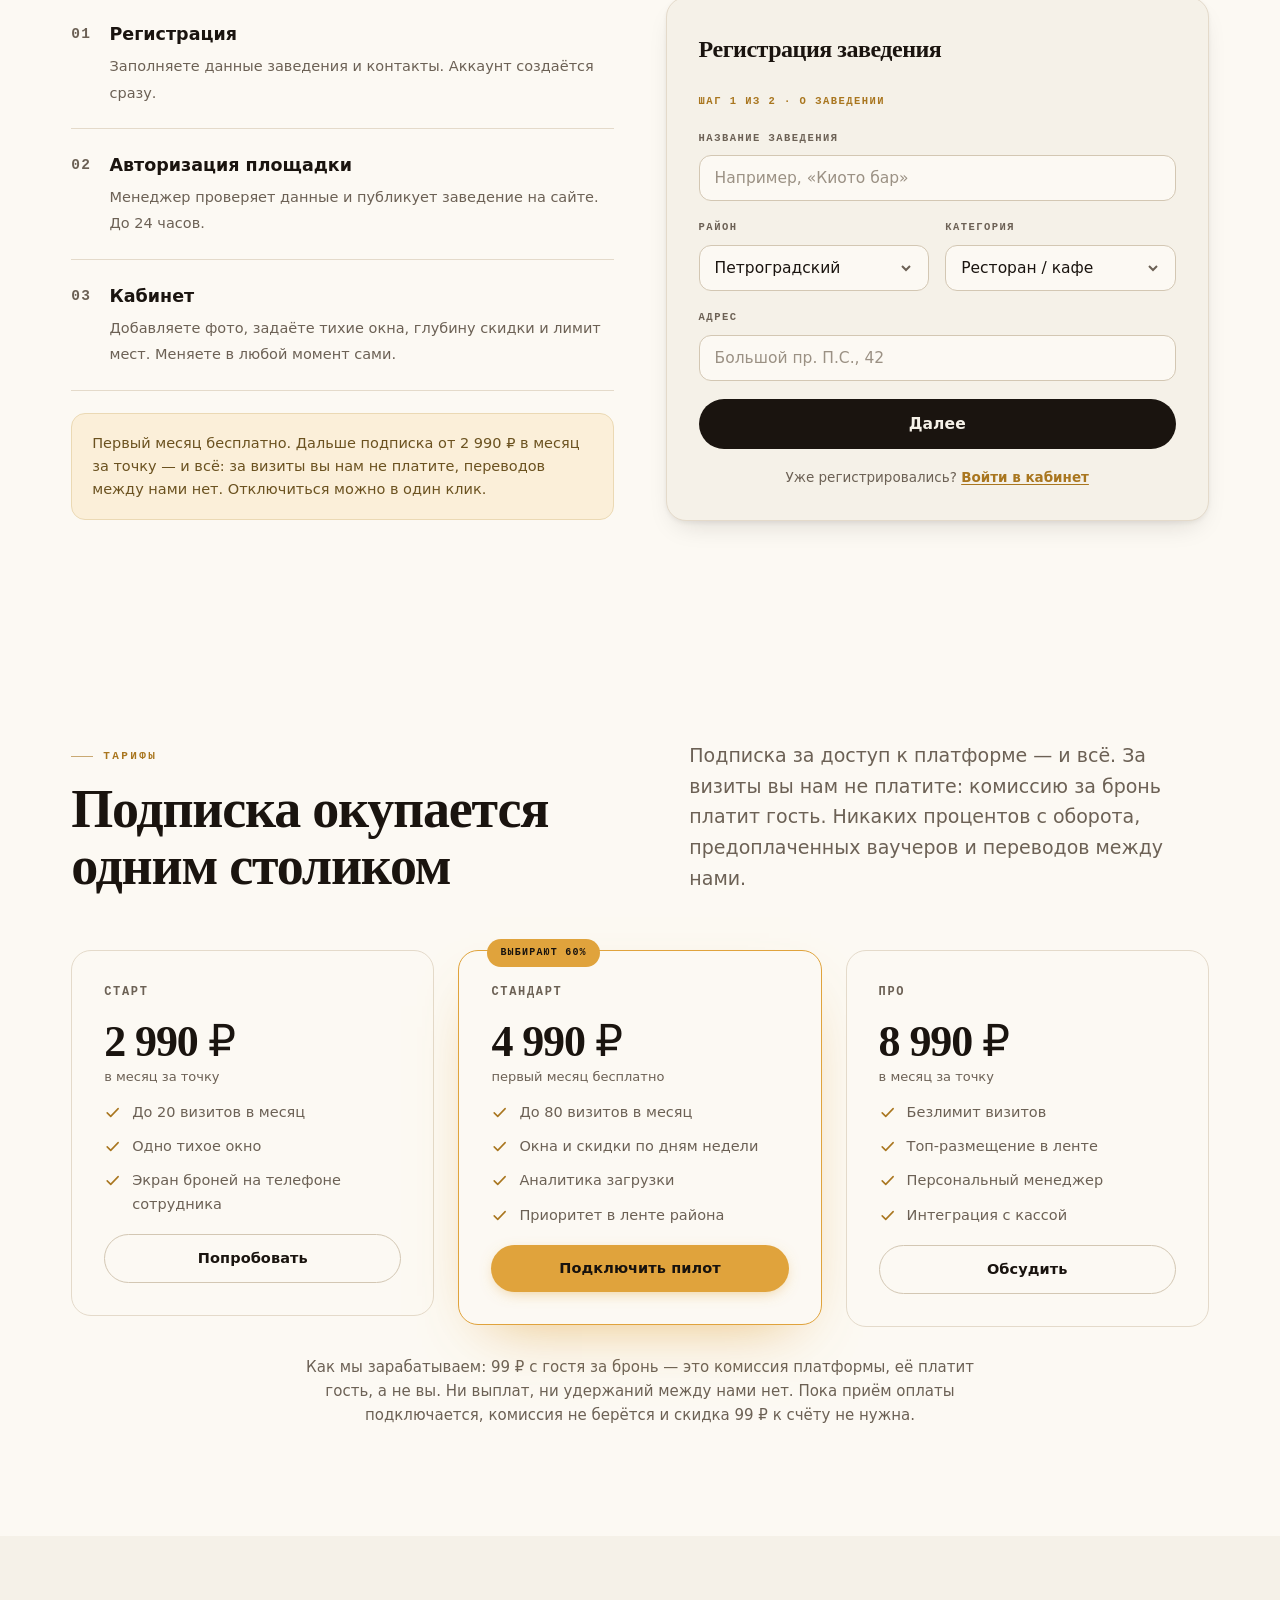
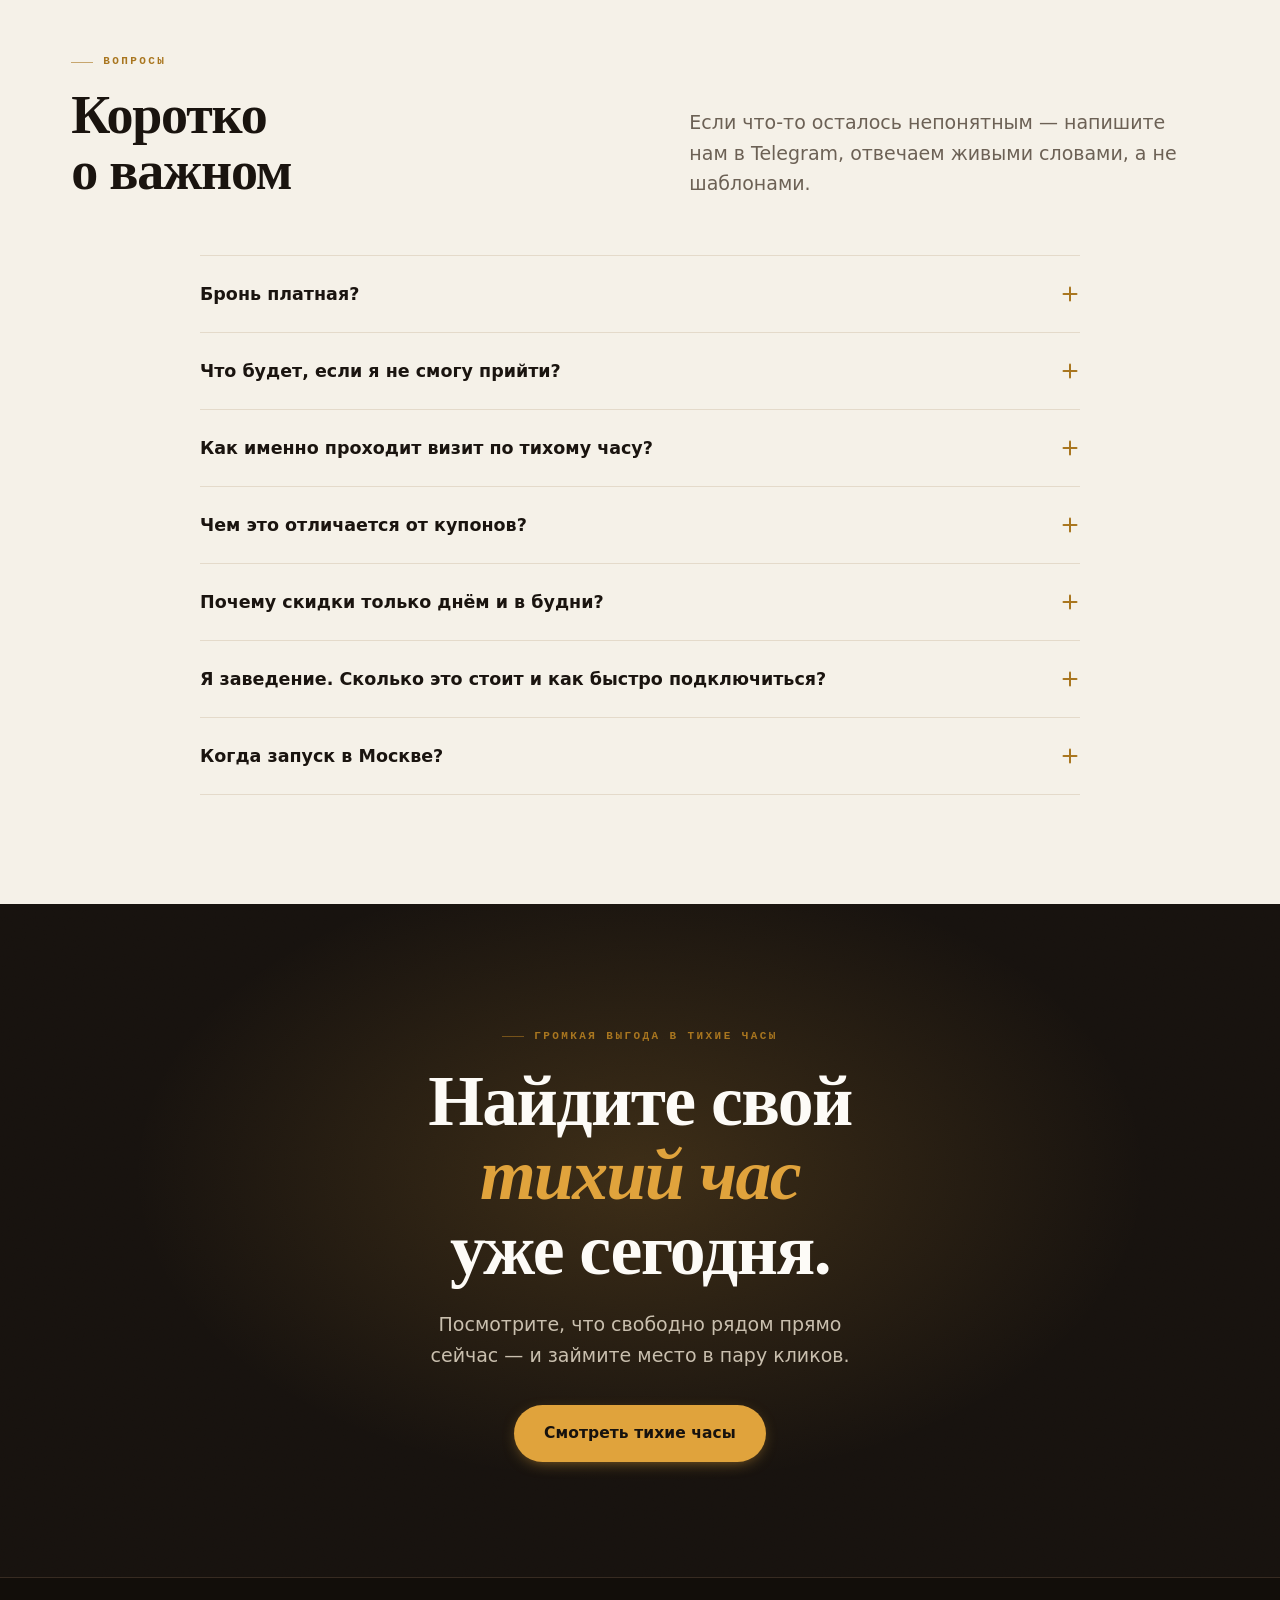
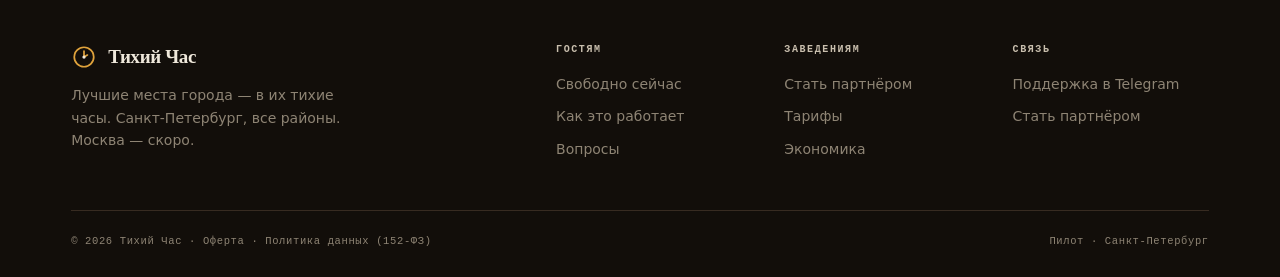
==== commit 73c7ac69: "Формат кода брони — в модуль констант Код на входе описывается в одном месте: длина, алфавит и прежн" ====
--- a/index.html
+++ b/index.html
@@ -1101,7 +1101,7 @@
       <div class="sh-ok" id="shOk">
         <div class="sh-qr"></div>
         <div class="sh-lbl" style="margin-bottom:6px">Код брони</div>
-        <div class="sh-code" id="shCode">ТЧ-0000</div>
+        <div class="sh-code" id="shCode"><!--p:code.example-->9N4VD6<!--/p--></div>
         <div class="sh-sum" id="shSum">—</div>
         <div class="sh-fine">При входе покажите этот код — за вами закрепят столик и отметят в системе, скидка будет применена ко всему счёту.</div>
         <button class="btn btn-ink btn-lg sh-btn" id="shDone">Готово</button>
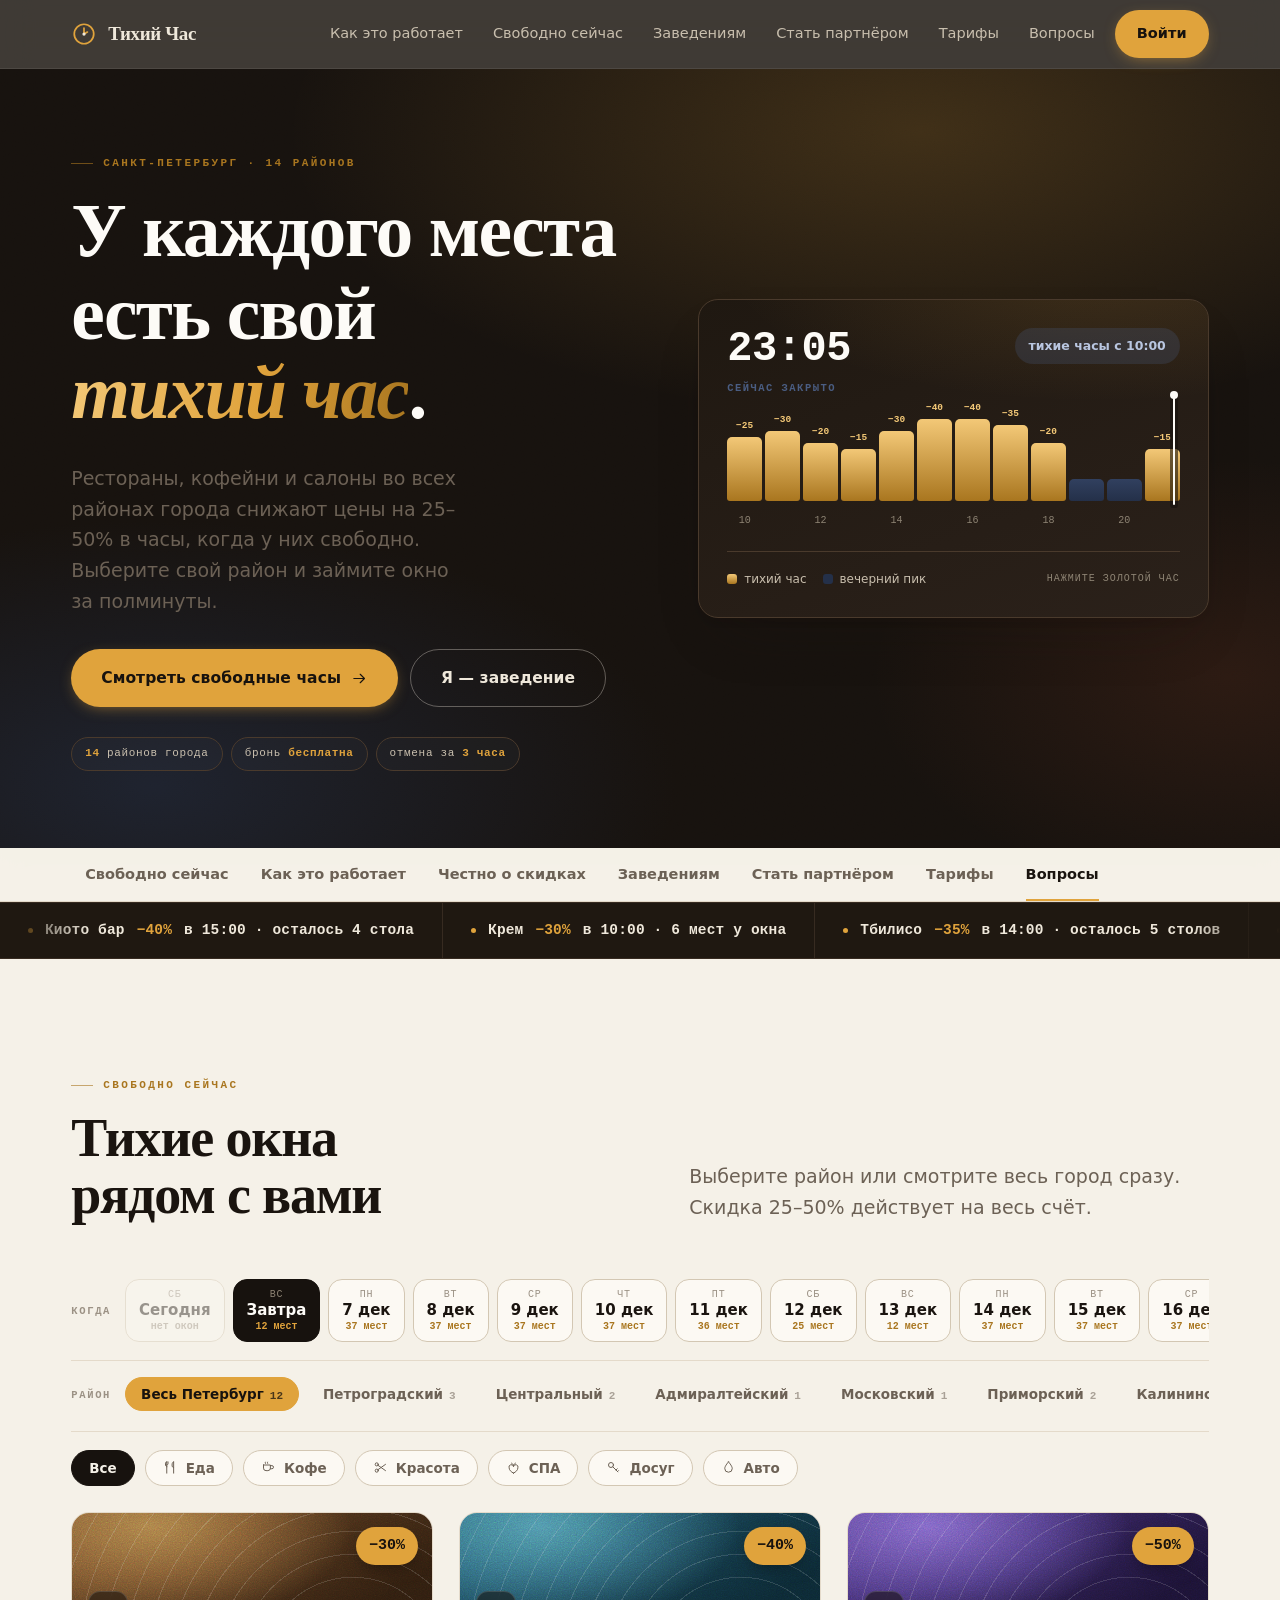
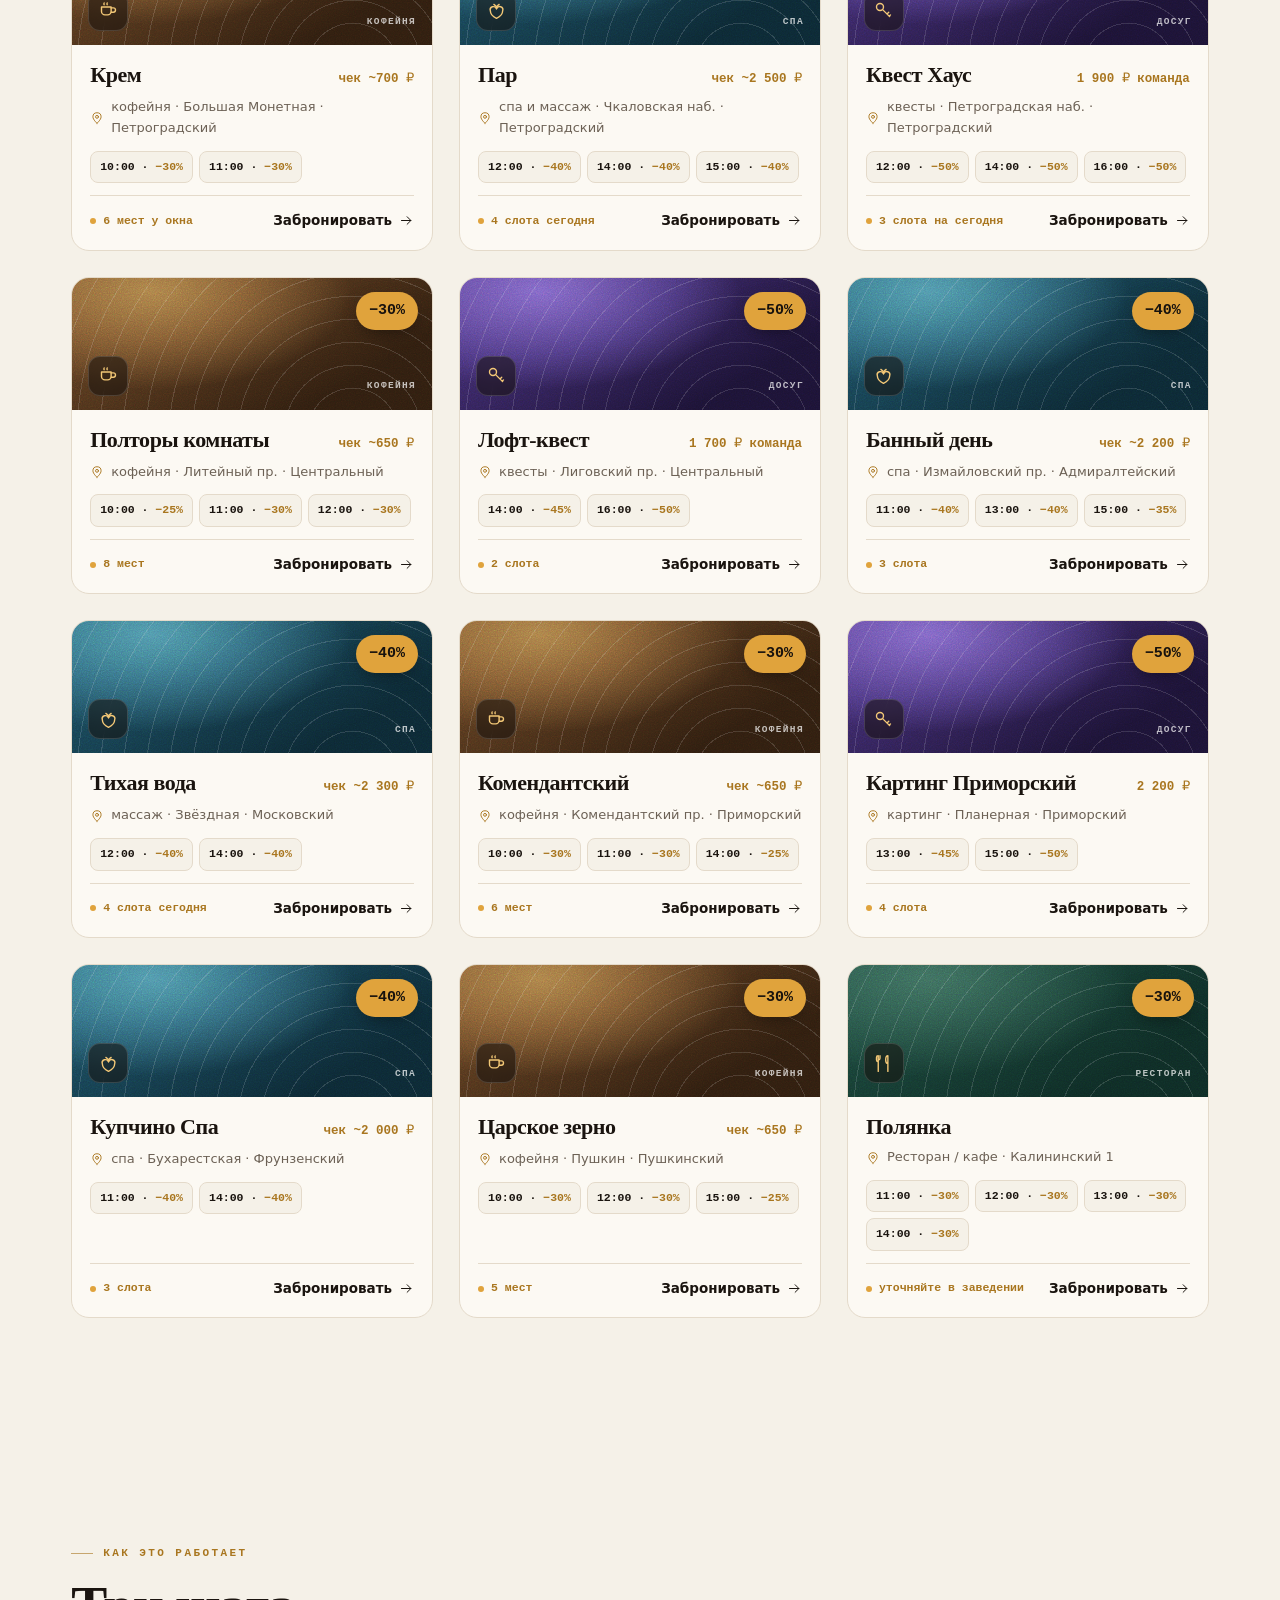
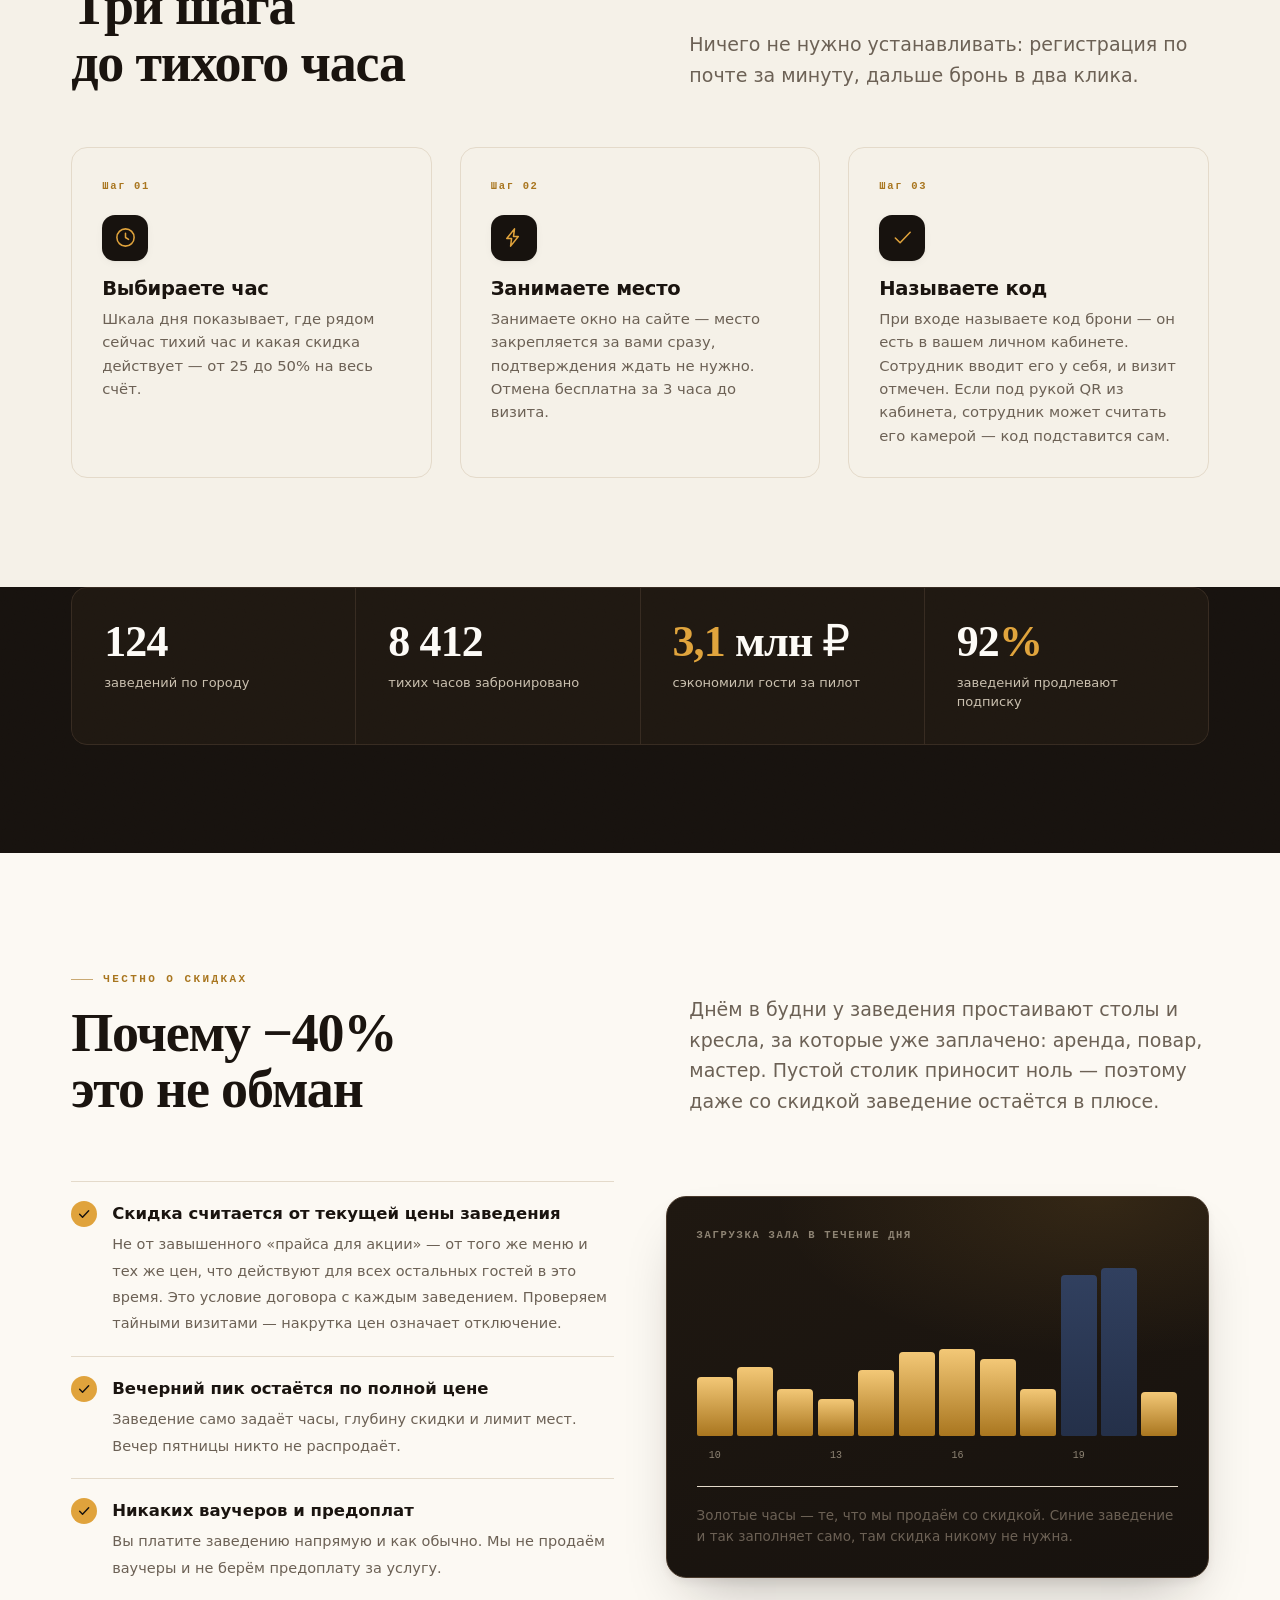
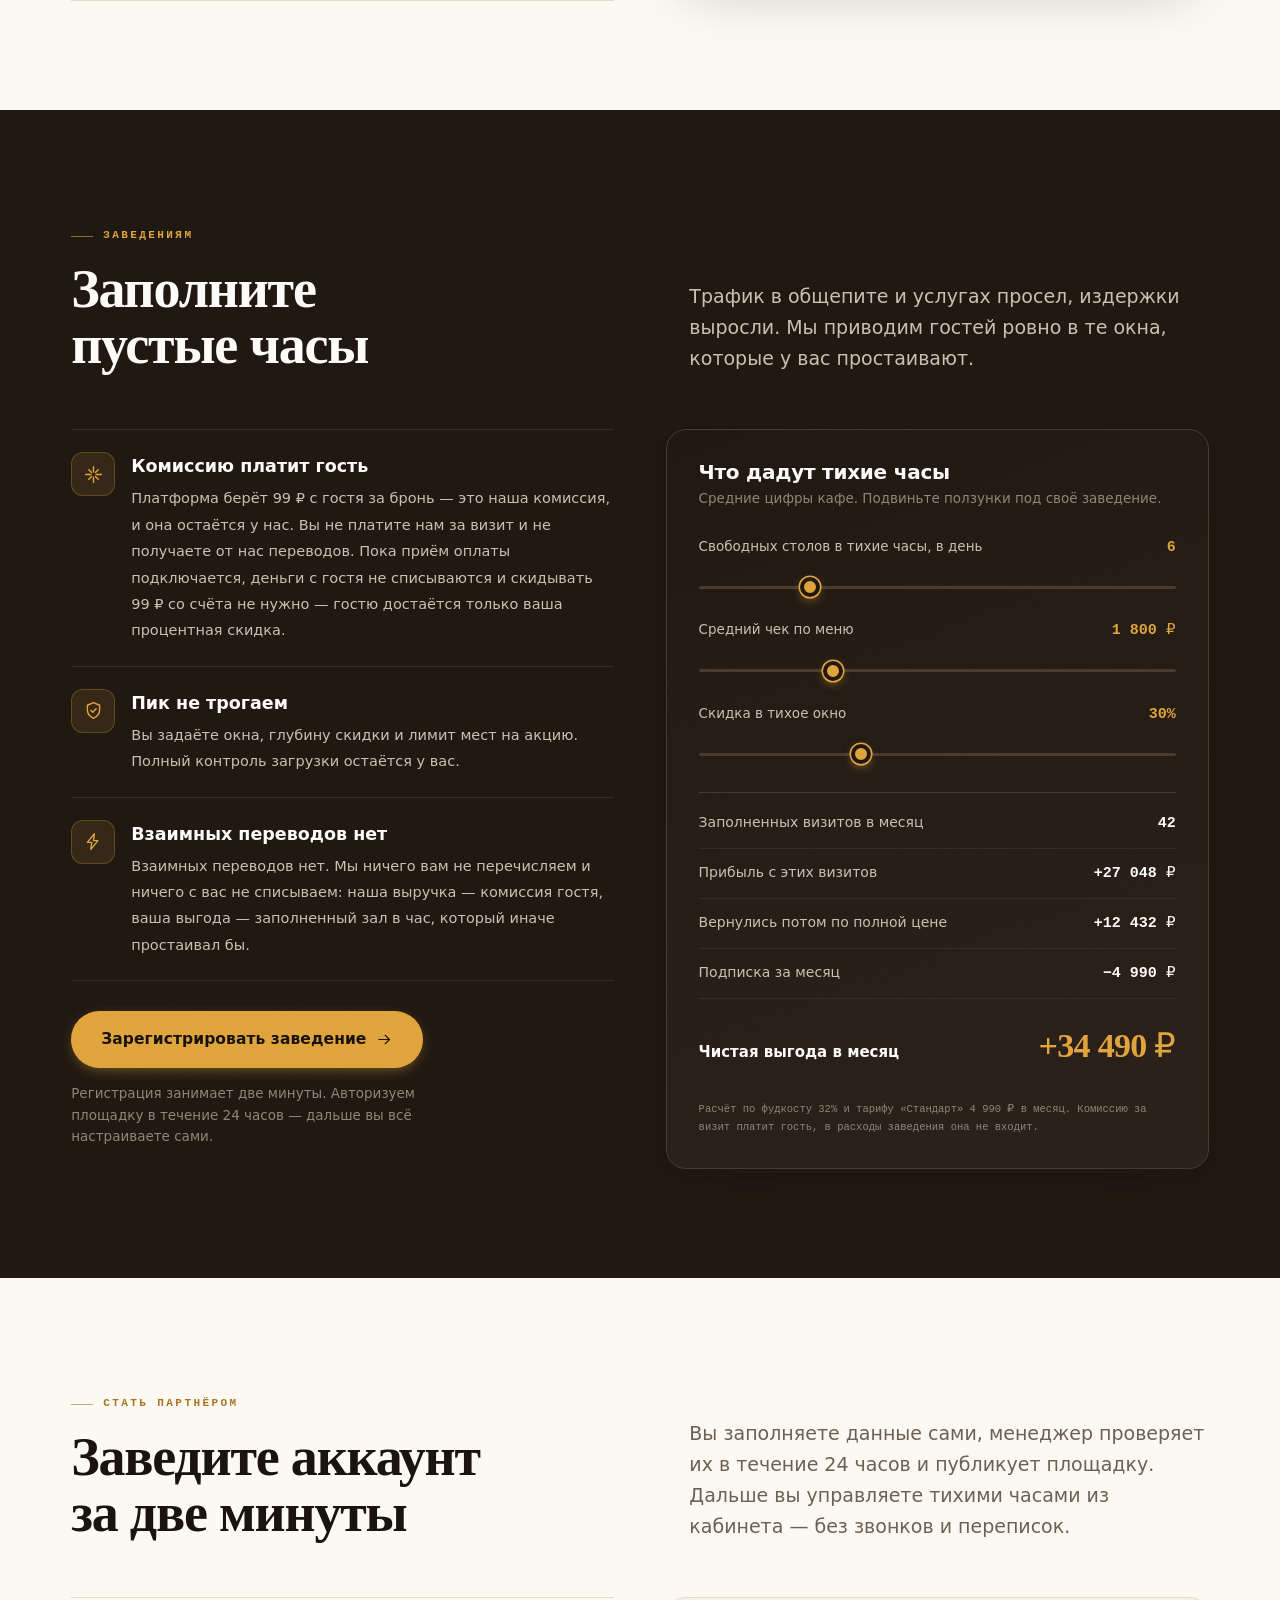
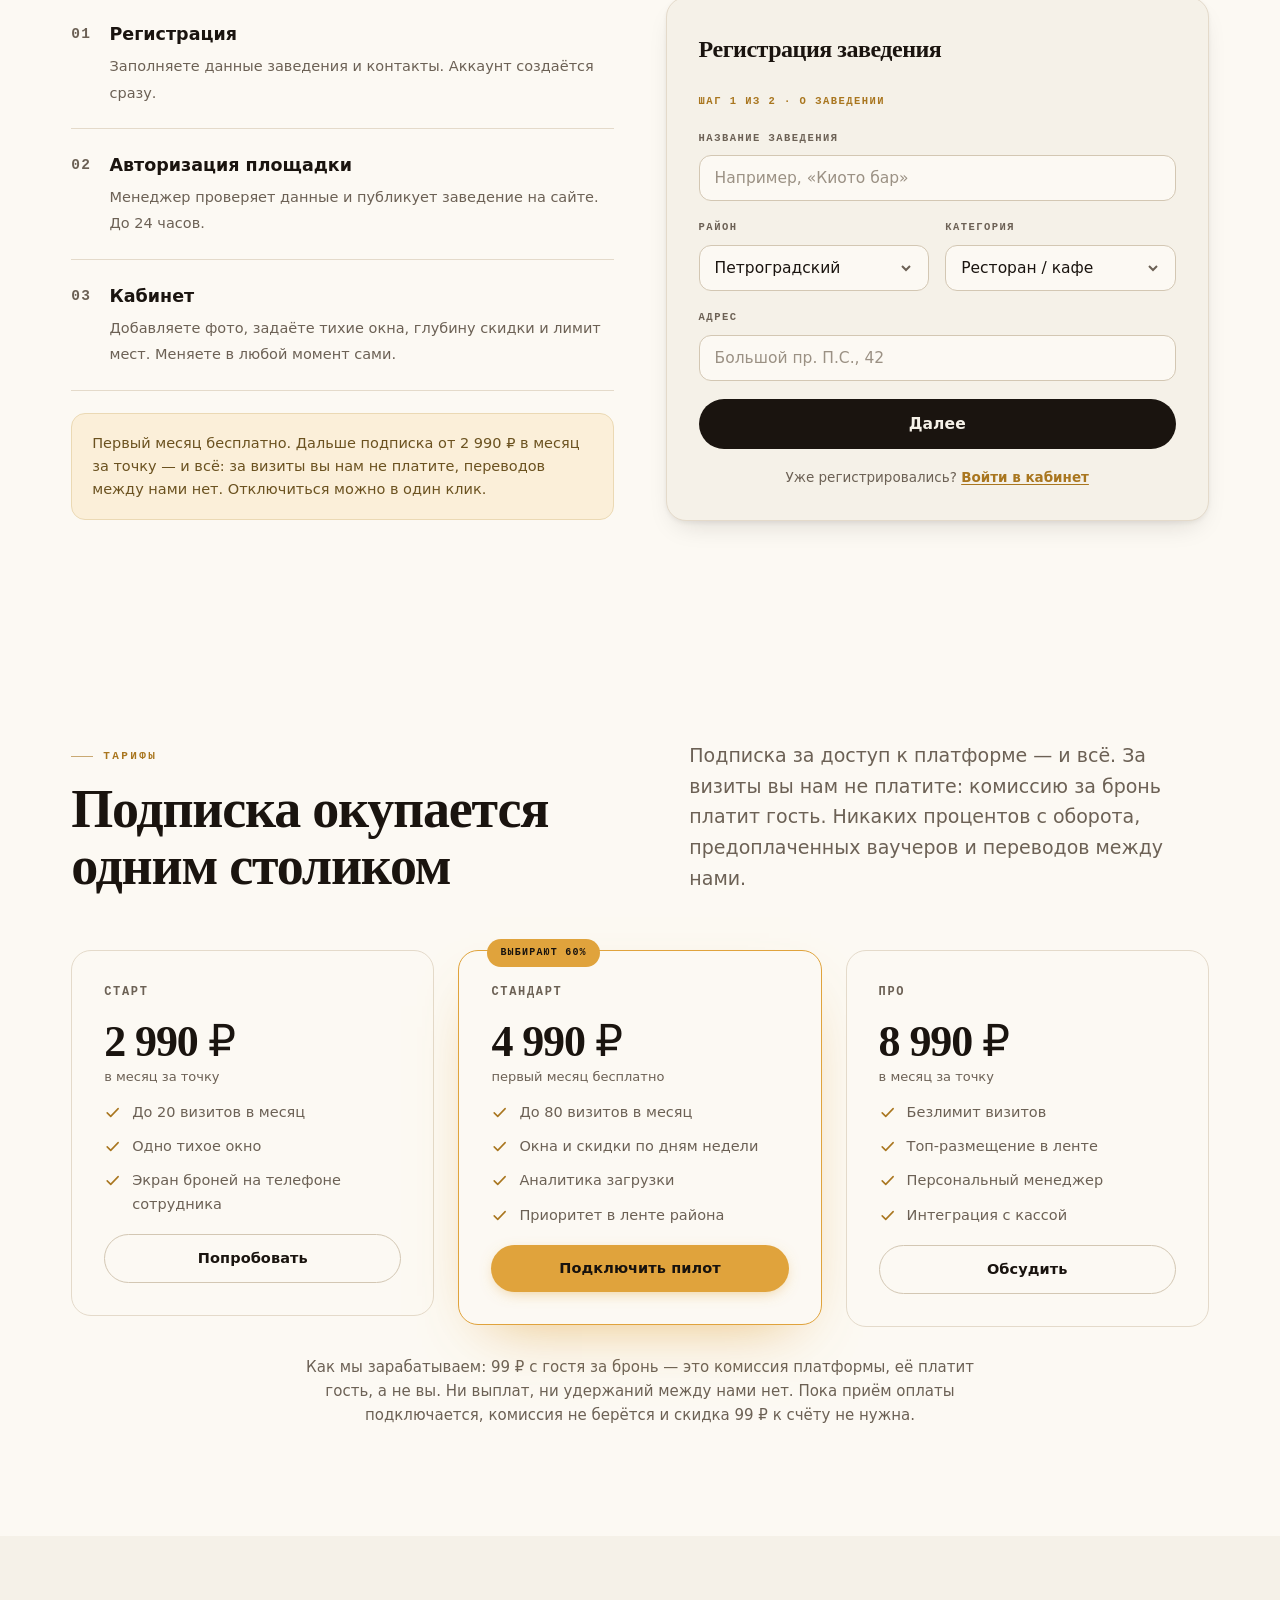
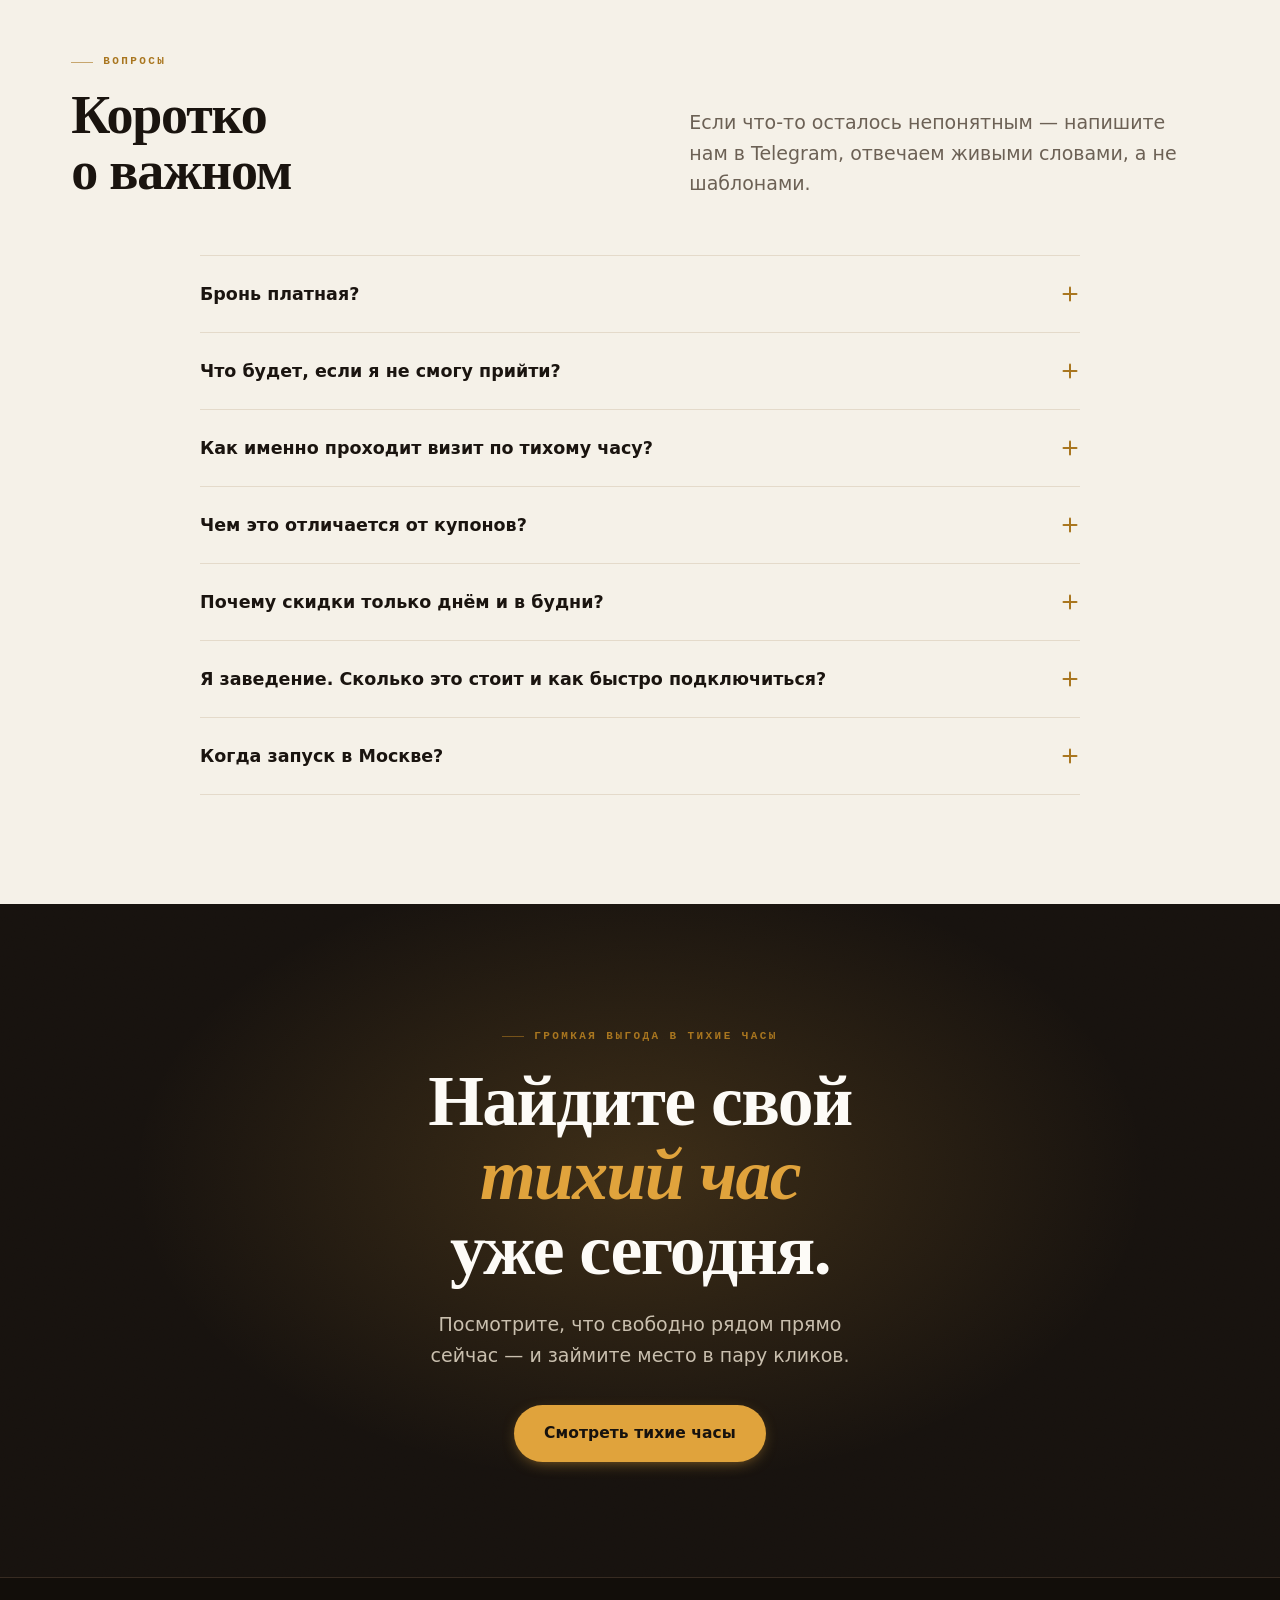
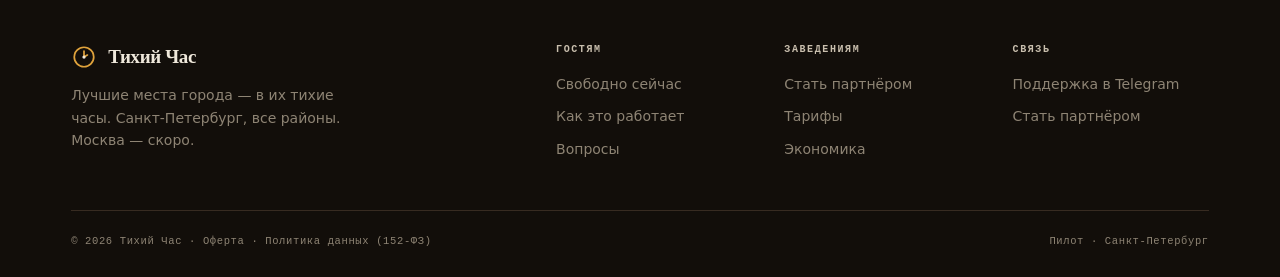
==== commit 16589380: "Витрина отдаётся разметкой, а не появляется из JS Страница была полностью клиентской: в разметке леж" ====
--- a/index.html
+++ b/index.html
@@ -776,7 +776,15 @@
       <span class="hourpill" id="hourPill">Час: <b id="hourVal">15:00</b><button id="hourClear">сбросить</button></span>
     </div>
 
-    <div class="grid" id="grid"></div>
+    <!-- Витрина лежит в разметке готовой: на медленной сети гость видит
+         каталог сразу, а поисковик — не пустую страницу. JS, загрузившись,
+         перерисует её живыми данными. Обновляется tools/venues_snapshot.py. -->
+    <div class="grid" id="grid"><!--venues:start--><article class="card shown"><div class="cover"><div class="art art-food"></div><div class="rings"></div><span class="cover-off">−40%</span><span class="cover-ic"><svg class="ic" viewBox="0 0 24 24"><use href="#i-food"/></svg></span><span class="cover-cat">Ресторан</span></div><div class="card-b"><div class="card-t"><b>Киото бар</b><span class="rate">чек ~1 800 ₽</span></div><div class="card-m"><svg class="ic" viewBox="0 0 24 24"><use href="#i-pin"/></svg>суши · Большой пр. П.С. · Петроградский</div><div class="slots"><span class="slot">15:00 · <em>−40%</em></span><span class="slot">16:00 · <em>−40%</em></span><span class="slot">17:00 · <em>−30%</em></span></div><div class="card-f"><span class="left"><i></i>осталось 4 стола</span><span class="go">Забронировать <svg class="ic" viewBox="0 0 24 24"><use href="#i-arrow"/></svg></span></div></div></article><article class="card shown"><div class="cover"><div class="art art-coffee"></div><div class="rings"></div><span class="cover-off">−30%</span><span class="cover-ic"><svg class="ic" viewBox="0 0 24 24"><use href="#i-cup"/></svg></span><span class="cover-cat">Кофейня</span></div><div class="card-b"><div class="card-t"><b>Крем</b><span class="rate">чек ~700 ₽</span></div><div class="card-m"><svg class="ic" viewBox="0 0 24 24"><use href="#i-pin"/></svg>кофейня · Большая Монетная · Петроградский</div><div class="slots"><span class="slot">10:00 · <em>−30%</em></span><span class="slot">11:00 · <em>−30%</em></span></div><div class="card-f"><span class="left"><i></i>6 мест у окна</span><span class="go">Забронировать <svg class="ic" viewBox="0 0 24 24"><use href="#i-arrow"/></svg></span></div></div></article><article class="card shown"><div class="cover"><div class="art art-food"></div><div class="rings"></div><span class="cover-off">−35%</span><span class="cover-ic"><svg class="ic" viewBox="0 0 24 24"><use href="#i-food"/></svg></span><span class="cover-cat">Ресторан</span></div><div class="card-b"><div class="card-t"><b>Тбилисо</b><span class="rate">чек ~1 600 ₽</span></div><div class="card-m"><svg class="ic" viewBox="0 0 24 24"><use href="#i-pin"/></svg>грузинская · Кронверкский пр. · Петроградский</div><div class="slots"><span class="slot">14:00 · <em>−35%</em></span><span class="slot">15:00 · <em>−35%</em></span><span class="slot">16:00 · <em>−35%</em></span></div><div class="card-f"><span class="left"><i></i>осталось 5 столов</span><span class="go">Забронировать <svg class="ic" viewBox="0 0 24 24"><use href="#i-arrow"/></svg></span></div></div></article><article class="card shown"><div class="cover"><div class="art art-beauty"></div><div class="rings"></div><span class="cover-off">−35%</span><span class="cover-ic"><svg class="ic" viewBox="0 0 24 24"><use href="#i-sciss"/></svg></span><span class="cover-cat">Красота</span></div><div class="card-b"><div class="card-t"><b>Мята</b><span class="rate">чек ~1 500 ₽</span></div><div class="card-m"><svg class="ic" viewBox="0 0 24 24"><use href="#i-pin"/></svg>маникюр · Каменноостровский пр. · Петроградский</div><div class="slots"><span class="slot">11:00 · <em>−35%</em></span><span class="slot">12:00 · <em>−35%</em></span><span class="slot">13:00 · <em>−35%</em></span></div><div class="card-f"><span class="left"><i></i>3 окна у мастеров</span><span class="go">Забронировать <svg class="ic" viewBox="0 0 24 24"><use href="#i-arrow"/></svg></span></div></div></article><article class="card shown"><div class="cover"><div class="art art-beauty"></div><div class="rings"></div><span class="cover-off">−30%</span><span class="cover-ic"><svg class="ic" viewBox="0 0 24 24"><use href="#i-sciss"/></svg></span><span class="cover-cat">Красота</span></div><div class="card-b"><div class="card-t"><b>Право.</b><span class="rate">чек ~1 200 ₽</span></div><div class="card-m"><svg class="ic" viewBox="0 0 24 24"><use href="#i-pin"/></svg>барбершоп · Большой пр. П.С. · Петроградский</div><div class="slots"><span class="slot">12:00 · <em>−30%</em></span><span class="slot">13:00 · <em>−30%</em></span><span class="slot">14:00 · <em>−30%</em></span></div><div class="card-f"><span class="left"><i></i>2 кресла свободно</span><span class="go">Забронировать <svg class="ic" viewBox="0 0 24 24"><use href="#i-arrow"/></svg></span></div></div></article><article class="card shown"><div class="cover"><div class="art art-spa"></div><div class="rings"></div><span class="cover-off">−40%</span><span class="cover-ic"><svg class="ic" viewBox="0 0 24 24"><use href="#i-spa"/></svg></span><span class="cover-cat">СПА</span></div><div class="card-b"><div class="card-t"><b>Пар</b><span class="rate">чек ~2 500 ₽</span></div><div class="card-m"><svg class="ic" viewBox="0 0 24 24"><use href="#i-pin"/></svg>спа и массаж · Чкаловская наб. · Петроградский</div><div class="slots"><span class="slot">12:00 · <em>−40%</em></span><span class="slot">14:00 · <em>−40%</em></span><span class="slot">15:00 · <em>−40%</em></span></div><div class="card-f"><span class="left"><i></i>4 слота сегодня</span><span class="go">Забронировать <svg class="ic" viewBox="0 0 24 24"><use href="#i-arrow"/></svg></span></div></div></article><article class="card shown"><div class="cover"><div class="art art-fun"></div><div class="rings"></div><span class="cover-off">−50%</span><span class="cover-ic"><svg class="ic" viewBox="0 0 24 24"><use href="#i-key"/></svg></span><span class="cover-cat">Досуг</span></div><div class="card-b"><div class="card-t"><b>Квест Хаус</b><span class="rate">1 900 ₽ команда</span></div><div class="card-m"><svg class="ic" viewBox="0 0 24 24"><use href="#i-pin"/></svg>квесты · Петроградская наб. · Петроградский</div><div class="slots"><span class="slot">12:00 · <em>−50%</em></span><span class="slot">14:00 · <em>−50%</em></span><span class="slot">16:00 · <em>−50%</em></span></div><div class="card-f"><span class="left"><i></i>3 слота на сегодня</span><span class="go">Забронировать <svg class="ic" viewBox="0 0 24 24"><use href="#i-arrow"/></svg></span></div></div></article><article class="card shown"><div class="cover"><div class="art art-food"></div><div class="rings"></div><span class="cover-off">−40%</span><span class="cover-ic"><svg class="ic" viewBox="0 0 24 24"><use href="#i-food"/></svg></span><span class="cover-cat">Ресторан</span></div><div class="card-b"><div class="card-t"><b>Вход с Рубинштейна</b><span class="rate">чек ~2 000 ₽</span></div><div class="card-m"><svg class="ic" viewBox="0 0 24 24"><use href="#i-pin"/></svg>европейская · ул. Рубинштейна · Центральный</div><div class="slots"><span class="slot">13:00 · <em>−35%</em></span><span class="slot">14:00 · <em>−35%</em></span><span class="slot">15:00 · <em>−40%</em></span></div><div class="card-f"><span class="left"><i></i>осталось 6 столов</span><span class="go">Забронировать <svg class="ic" viewBox="0 0 24 24"><use href="#i-arrow"/></svg></span></div></div></article><article class="card shown"><div class="cover"><div class="art art-coffee"></div><div class="rings"></div><span class="cover-off">−30%</span><span class="cover-ic"><svg class="ic" viewBox="0 0 24 24"><use href="#i-cup"/></svg></span><span class="cover-cat">Кофейня</span></div><div class="card-b"><div class="card-t"><b>Полторы комнаты</b><span class="rate">чек ~650 ₽</span></div><div class="card-m"><svg class="ic" viewBox="0 0 24 24"><use href="#i-pin"/></svg>кофейня · Литейный пр. · Центральный</div><div class="slots"><span class="slot">10:00 · <em>−25%</em></span><span class="slot">11:00 · <em>−30%</em></span><span class="slot">12:00 · <em>−30%</em></span></div><div class="card-f"><span class="left"><i></i>8 мест</span><span class="go">Забронировать <svg class="ic" viewBox="0 0 24 24"><use href="#i-arrow"/></svg></span></div></div></article><article class="card shown"><div class="cover"><div class="art art-beauty"></div><div class="rings"></div><span class="cover-off">−35%</span><span class="cover-ic"><svg class="ic" viewBox="0 0 24 24"><use href="#i-sciss"/></svg></span><span class="cover-cat">Красота</span></div><div class="card-b"><div class="card-t"><b>Фонтанка Nails</b><span class="rate">чек ~1 600 ₽</span></div><div class="card-m"><svg class="ic" viewBox="0 0 24 24"><use href="#i-pin"/></svg>маникюр · наб. Фонтанки · Центральный</div><div class="slots"><span class="slot">12:00 · <em>−35%</em></span><span class="slot">13:00 · <em>−35%</em></span><span class="slot">16:00 · <em>−30%</em></span></div><div class="card-f"><span class="left"><i></i>4 окна у мастеров</span><span class="go">Забронировать <svg class="ic" viewBox="0 0 24 24"><use href="#i-arrow"/></svg></span></div></div></article><article class="card shown"><div class="cover"><div class="art art-fun"></div><div class="rings"></div><span class="cover-off">−50%</span><span class="cover-ic"><svg class="ic" viewBox="0 0 24 24"><use href="#i-key"/></svg></span><span class="cover-cat">Досуг</span></div><div class="card-b"><div class="card-t"><b>Лофт-квест</b><span class="rate">1 700 ₽ команда</span></div><div class="card-m"><svg class="ic" viewBox="0 0 24 24"><use href="#i-pin"/></svg>квесты · Лиговский пр. · Центральный</div><div class="slots"><span class="slot">14:00 · <em>−45%</em></span><span class="slot">16:00 · <em>−50%</em></span></div><div class="card-f"><span class="left"><i></i>2 слота</span><span class="go">Забронировать <svg class="ic" viewBox="0 0 24 24"><use href="#i-arrow"/></svg></span></div></div></article><article class="card shown"><div class="cover"><div class="art art-food"></div><div class="rings"></div><span class="cover-off">−35%</span><span class="cover-ic"><svg class="ic" viewBox="0 0 24 24"><use href="#i-food"/></svg></span><span class="cover-cat">Ресторан</span></div><div class="card-b"><div class="card-t"><b>Сенная 12</b><span class="rate">чек ~1 100 ₽</span></div><div class="card-m"><svg class="ic" viewBox="0 0 24 24"><use href="#i-pin"/></svg>бистро · Сенная площадь · Адмиралтейский</div><div class="slots"><span class="slot">12:00 · <em>−30%</em></span><span class="slot">13:00 · <em>−35%</em></span><span class="slot">14:00 · <em>−35%</em></span></div><div class="card-f"><span class="left"><i></i>осталось 9 столов</span><span class="go">Забронировать <svg class="ic" viewBox="0 0 24 24"><use href="#i-arrow"/></svg></span></div></div></article><article class="card shown"><div class="cover"><div class="art art-spa"></div><div class="rings"></div><span class="cover-off">−40%</span><span class="cover-ic"><svg class="ic" viewBox="0 0 24 24"><use href="#i-spa"/></svg></span><span class="cover-cat">СПА</span></div><div class="card-b"><div class="card-t"><b>Банный день</b><span class="rate">чек ~2 200 ₽</span></div><div class="card-m"><svg class="ic" viewBox="0 0 24 24"><use href="#i-pin"/></svg>спа · Измайловский пр. · Адмиралтейский</div><div class="slots"><span class="slot">11:00 · <em>−40%</em></span><span class="slot">13:00 · <em>−40%</em></span><span class="slot">15:00 · <em>−35%</em></span></div><div class="card-f"><span class="left"><i></i>3 слота</span><span class="go">Забронировать <svg class="ic" viewBox="0 0 24 24"><use href="#i-arrow"/></svg></span></div></div></article><article class="card shown"><div class="cover"><div class="art art-auto"></div><div class="rings"></div><span class="cover-off">−30%</span><span class="cover-ic"><svg class="ic" viewBox="0 0 24 24"><use href="#i-drop"/></svg></span><span class="cover-cat">Авто</span></div><div class="card-b"><div class="card-t"><b>Мойка на Обводном</b><span class="rate">чек ~1 300 ₽</span></div><div class="card-m"><svg class="ic" viewBox="0 0 24 24"><use href="#i-pin"/></svg>автомойка · Обводный канал · Адмиралтейский</div><div class="slots"><span class="slot">10:00 · <em>−30%</em></span><span class="slot">12:00 · <em>−30%</em></span><span class="slot">14:00 · <em>−25%</em></span></div><div class="card-f"><span class="left"><i></i>без очереди</span><span class="go">Забронировать <svg class="ic" viewBox="0 0 24 24"><use href="#i-arrow"/></svg></span></div></div></article><article class="card shown"><div class="cover"><div class="art art-coffee"></div><div class="rings"></div><span class="cover-off">−30%</span><span class="cover-ic"><svg class="ic" viewBox="0 0 24 24"><use href="#i-cup"/></svg></span><span class="cover-cat">Кофейня</span></div><div class="card-b"><div class="card-t"><b>Гавань</b><span class="rate">чек ~700 ₽</span></div><div class="card-m"><svg class="ic" viewBox="0 0 24 24"><use href="#i-pin"/></svg>кофейня · Большой пр. В.О. · Василеостровский</div><div class="slots"><span class="slot">10:00 · <em>−30%</em></span><span class="slot">11:00 · <em>−25%</em></span><span class="slot">15:00 · <em>−30%</em></span></div><div class="card-f"><span class="left"><i></i>5 мест у окна</span><span class="go">Забронировать <svg class="ic" viewBox="0 0 24 24"><use href="#i-arrow"/></svg></span></div></div></article><article class="card shown"><div class="cover"><div class="art art-food"></div><div class="rings"></div><span class="cover-off">−40%</span><span class="cover-ic"><svg class="ic" viewBox="0 0 24 24"><use href="#i-food"/></svg></span><span class="cover-cat">Ресторан</span></div><div class="card-b"><div class="card-t"><b>Линия 7</b><span class="rate">чек ~1 400 ₽</span></div><div class="card-m"><svg class="ic" viewBox="0 0 24 24"><use href="#i-pin"/></svg>паста · 7-я линия В.О. · Василеостровский</div><div class="slots"><span class="slot">14:00 · <em>−40%</em></span><span class="slot">15:00 · <em>−40%</em></span><span class="slot">16:00 · <em>−35%</em></span></div><div class="card-f"><span class="left"><i></i>осталось 4 стола</span><span class="go">Забронировать <svg class="ic" viewBox="0 0 24 24"><use href="#i-arrow"/></svg></span></div></div></article><article class="card shown"><div class="cover"><div class="art art-beauty"></div><div class="rings"></div><span class="cover-off">−30%</span><span class="cover-ic"><svg class="ic" viewBox="0 0 24 24"><use href="#i-sciss"/></svg></span><span class="cover-cat">Красота</span></div><div class="card-b"><div class="card-t"><b>Штиль</b><span class="rate">чек ~1 100 ₽</span></div><div class="card-m"><svg class="ic" viewBox="0 0 24 24"><use href="#i-pin"/></svg>барбершоп · Средний пр. В.О. · Василеостровский</div><div class="slots"><span class="slot">11:00 · <em>−30%</em></span><span class="slot">12:00 · <em>−30%</em></span><span class="slot">13:00 · <em>−30%</em></span></div><div class="card-f"><span class="left"><i></i>2 кресла</span><span class="go">Забронировать <svg class="ic" viewBox="0 0 24 24"><use href="#i-arrow"/></svg></span></div></div></article><article class="card shown"><div class="cover"><div class="art art-food"></div><div class="rings"></div><span class="cover-off">−40%</span><span class="cover-ic"><svg class="ic" viewBox="0 0 24 24"><use href="#i-food"/></svg></span><span class="cover-cat">Ресторан</span></div><div class="card-b"><div class="card-t"><b>Меридиан</b><span class="rate">чек ~1 500 ₽</span></div><div class="card-m"><svg class="ic" viewBox="0 0 24 24"><use href="#i-pin"/></svg>грузинская · Московский пр.</div><div class="slots"><span class="slot">13:00 · <em>−35%</em></span><span class="slot">15:00 · <em>−40%</em></span><span class="slot">16:00 · <em>−40%</em></span></div><div class="card-f"><span class="left"><i></i>осталось 7 столов</span><span class="go">Забронировать <svg class="ic" viewBox="0 0 24 24"><use href="#i-arrow"/></svg></span></div></div></article><article class="card shown"><div class="cover"><div class="art art-spa"></div><div class="rings"></div><span class="cover-off">−40%</span><span class="cover-ic"><svg class="ic" viewBox="0 0 24 24"><use href="#i-spa"/></svg></span><span class="cover-cat">СПА</span></div><div class="card-b"><div class="card-t"><b>Тихая вода</b><span class="rate">чек ~2 300 ₽</span></div><div class="card-m"><svg class="ic" viewBox="0 0 24 24"><use href="#i-pin"/></svg>массаж · Звёздная · Московский</div><div class="slots"><span class="slot">12:00 · <em>−40%</em></span><span class="slot">14:00 · <em>−40%</em></span></div><div class="card-f"><span class="left"><i></i>4 слота сегодня</span><span class="go">Забронировать <svg class="ic" viewBox="0 0 24 24"><use href="#i-arrow"/></svg></span></div></div></article><article class="card shown"><div class="cover"><div class="art art-auto"></div><div class="rings"></div><span class="cover-off">−30%</span><span class="cover-ic"><svg class="ic" viewBox="0 0 24 24"><use href="#i-drop"/></svg></span><span class="cover-cat">Авто</span></div><div class="card-b"><div class="card-t"><b>Детейлинг Пулково</b><span class="rate">чек ~3 500 ₽</span></div><div class="card-m"><svg class="ic" viewBox="0 0 24 24"><use href="#i-pin"/></svg>детейлинг · Пулковское ш. · Московский</div><div class="slots"><span class="slot">11:00 · <em>−30%</em></span><span class="slot">13:00 · <em>−30%</em></span></div><div class="card-f"><span class="left"><i></i>2 поста</span><span class="go">Забронировать <svg class="ic" viewBox="0 0 24 24"><use href="#i-arrow"/></svg></span></div></div></article><article class="card shown"><div class="cover"><div class="art art-food"></div><div class="rings"></div><span class="cover-off">−40%</span><span class="cover-ic"><svg class="ic" viewBox="0 0 24 24"><use href="#i-food"/></svg></span><span class="cover-cat">Ресторан</span></div><div class="card-b"><div class="card-t"><b>Дыбенко Кухня</b><span class="rate">чек ~900 ₽</span></div><div class="card-m"><svg class="ic" viewBox="0 0 24 24"><use href="#i-pin"/></svg>азиатская · пр. Большевиков · Невский</div><div class="slots"><span class="slot">12:00 · <em>−35%</em></span><span class="slot">14:00 · <em>−40%</em></span><span class="slot">16:00 · <em>−35%</em></span></div><div class="card-f"><span class="left"><i></i>осталось 8 столов</span><span class="go">Забронировать <svg class="ic" viewBox="0 0 24 24"><use href="#i-arrow"/></svg></span></div></div></article><article class="card shown"><div class="cover"><div class="art art-beauty"></div><div class="rings"></div><span class="cover-off">−35%</span><span class="cover-ic"><svg class="ic" viewBox="0 0 24 24"><use href="#i-sciss"/></svg></span><span class="cover-cat">Красота</span></div><div class="card-b"><div class="card-t"><b>Невский Стиль</b><span class="rate">чек ~1 400 ₽</span></div><div class="card-m"><svg class="ic" viewBox="0 0 24 24"><use href="#i-pin"/></svg>салон · ул. Дыбенко · Невский</div><div class="slots"><span class="slot">10:00 · <em>−35%</em></span><span class="slot">11:00 · <em>−35%</em></span><span class="slot">13:00 · <em>−30%</em></span></div><div class="card-f"><span class="left"><i></i>5 окон</span><span class="go">Забронировать <svg class="ic" viewBox="0 0 24 24"><use href="#i-arrow"/></svg></span></div></div></article><article class="card shown"><div class="cover"><div class="art art-coffee"></div><div class="rings"></div><span class="cover-off">−30%</span><span class="cover-ic"><svg class="ic" viewBox="0 0 24 24"><use href="#i-cup"/></svg></span><span class="cover-cat">Кофейня</span></div><div class="card-b"><div class="card-t"><b>Комендантский</b><span class="rate">чек ~650 ₽</span></div><div class="card-m"><svg class="ic" viewBox="0 0 24 24"><use href="#i-pin"/></svg>кофейня · Комендантский пр. · Приморский</div><div class="slots"><span class="slot">10:00 · <em>−30%</em></span><span class="slot">11:00 · <em>−30%</em></span><span class="slot">14:00 · <em>−25%</em></span></div><div class="card-f"><span class="left"><i></i>6 мест</span><span class="go">Забронировать <svg class="ic" viewBox="0 0 24 24"><use href="#i-arrow"/></svg></span></div></div></article><article class="card shown"><div class="cover"><div class="art art-fun"></div><div class="rings"></div><span class="cover-off">−50%</span><span class="cover-ic"><svg class="ic" viewBox="0 0 24 24"><use href="#i-key"/></svg></span><span class="cover-cat">Досуг</span></div><div class="card-b"><div class="card-t"><b>Картинг Приморский</b><span class="rate">2 200 ₽</span></div><div class="card-m"><svg class="ic" viewBox="0 0 24 24"><use href="#i-pin"/></svg>картинг · Планерная · Приморский</div><div class="slots"><span class="slot">13:00 · <em>−45%</em></span><span class="slot">15:00 · <em>−50%</em></span></div><div class="card-f"><span class="left"><i></i>4 слота</span><span class="go">Забронировать <svg class="ic" viewBox="0 0 24 24"><use href="#i-arrow"/></svg></span></div></div></article><article class="card shown"><div class="cover"><div class="art art-beauty"></div><div class="rings"></div><span class="cover-off">−35%</span><span class="cover-ic"><svg class="ic" viewBox="0 0 24 24"><use href="#i-sciss"/></svg></span><span class="cover-cat">Красота</span></div><div class="card-b"><div class="card-t"><b>Ольга Студия</b><span class="rate">чек ~1 500 ₽</span></div><div class="card-m"><svg class="ic" viewBox="0 0 24 24"><use href="#i-pin"/></svg>маникюр · Богатырский пр. · Приморский</div><div class="slots"><span class="slot">11:00 · <em>−35%</em></span><span class="slot">12:00 · <em>−35%</em></span><span class="slot">15:00 · <em>−30%</em></span></div><div class="card-f"><span class="left"><i></i>3 окна</span><span class="go">Забронировать <svg class="ic" viewBox="0 0 24 24"><use href="#i-arrow"/></svg></span></div></div></article><article class="card shown"><div class="cover"><div class="art art-food"></div><div class="rings"></div><span class="cover-off">−35%</span><span class="cover-ic"><svg class="ic" viewBox="0 0 24 24"><use href="#i-food"/></svg></span><span class="cover-cat">Ресторан</span></div><div class="card-b"><div class="card-t"><b>Просвещения 40</b><span class="rate">чек ~1 000 ₽</span></div><div class="card-m"><svg class="ic" viewBox="0 0 24 24"><use href="#i-pin"/></svg>бургеры · пр. Просвещения · Выборгский</div><div class="slots"><span class="slot">13:00 · <em>−35%</em></span><span class="slot">14:00 · <em>−35%</em></span><span class="slot">17:00 · <em>−30%</em></span></div><div class="card-f"><span class="left"><i></i>осталось 6 столов</span><span class="go">Забронировать <svg class="ic" viewBox="0 0 24 24"><use href="#i-arrow"/></svg></span></div></div></article><article class="card shown"><div class="cover"><div class="art art-auto"></div><div class="rings"></div><span class="cover-off">−30%</span><span class="cover-ic"><svg class="ic" viewBox="0 0 24 24"><use href="#i-drop"/></svg></span><span class="cover-cat">Авто</span></div><div class="card-b"><div class="card-t"><b>Мойка Озерки</b><span class="rate">чек ~1 200 ₽</span></div><div class="card-m"><svg class="ic" viewBox="0 0 24 24"><use href="#i-pin"/></svg>автомойка · Озерки · Выборгский</div><div class="slots"><span class="slot">10:00 · <em>−30%</em></span><span class="slot">12:00 · <em>−30%</em></span><span class="slot">14:00 · <em>−30%</em></span></div><div class="card-f"><span class="left"><i></i>без очереди</span><span class="go">Забронировать <svg class="ic" viewBox="0 0 24 24"><use href="#i-arrow"/></svg></span></div></div></article><article class="card shown"><div class="cover"><div class="art art-coffee"></div><div class="rings"></div><span class="cover-off">−30%</span><span class="cover-ic"><svg class="ic" viewBox="0 0 24 24"><use href="#i-cup"/></svg></span><span class="cover-cat">Кофейня</span></div><div class="card-b"><div class="card-t"><b>Академка</b><span class="rate">чек ~600 ₽</span></div><div class="card-m"><svg class="ic" viewBox="0 0 24 24"><use href="#i-pin"/></svg>кофейня · Академическая · Калининский</div><div class="slots"><span class="slot">10:00 · <em>−30%</em></span><span class="slot">11:00 · <em>−30%</em></span></div><div class="card-f"><span class="left"><i></i>7 мест</span><span class="go">Забронировать <svg class="ic" viewBox="0 0 24 24"><use href="#i-arrow"/></svg></span></div></div></article><article class="card shown"><div class="cover"><div class="art art-beauty"></div><div class="rings"></div><span class="cover-off">−35%</span><span class="cover-ic"><svg class="ic" viewBox="0 0 24 24"><use href="#i-sciss"/></svg></span><span class="cover-cat">Красота</span></div><div class="card-b"><div class="card-t"><b>Мурино Beauty</b><span class="rate">чек ~1 300 ₽</span></div><div class="card-m"><svg class="ic" viewBox="0 0 24 24"><use href="#i-pin"/></svg>салон · Гражданский пр. · Калининский</div><div class="slots"><span class="slot">12:00 · <em>−35%</em></span><span class="slot">13:00 · <em>−35%</em></span><span class="slot">16:00 · <em>−30%</em></span></div><div class="card-f"><span class="left"><i></i>4 окна</span><span class="go">Забронировать <svg class="ic" viewBox="0 0 24 24"><use href="#i-arrow"/></svg></span></div></div></article><article class="card shown"><div class="cover"><div class="art art-food"></div><div class="rings"></div><span class="cover-off">−35%</span><span class="cover-ic"><svg class="ic" viewBox="0 0 24 24"><use href="#i-food"/></svg></span><span class="cover-cat">Ресторан</span></div><div class="card-b"><div class="card-t"><b>Нарвская 5</b><span class="rate">чек ~900 ₽</span></div><div class="card-m"><svg class="ic" viewBox="0 0 24 24"><use href="#i-pin"/></svg>домашняя кухня · Нарвская · Кировский</div><div class="slots"><span class="slot">12:00 · <em>−35%</em></span><span class="slot">13:00 · <em>−35%</em></span><span class="slot">15:00 · <em>−35%</em></span></div><div class="card-f"><span class="left"><i></i>осталось 5 столов</span><span class="go">Забронировать <svg class="ic" viewBox="0 0 24 24"><use href="#i-arrow"/></svg></span></div></div></article><article class="card shown"><div class="cover"><div class="art art-spa"></div><div class="rings"></div><span class="cover-off">−40%</span><span class="cover-ic"><svg class="ic" viewBox="0 0 24 24"><use href="#i-spa"/></svg></span><span class="cover-cat">СПА</span></div><div class="card-b"><div class="card-t"><b>Купчино Спа</b><span class="rate">чек ~2 000 ₽</span></div><div class="card-m"><svg class="ic" viewBox="0 0 24 24"><use href="#i-pin"/></svg>спа · Бухарестская · Фрунзенский</div><div class="slots"><span class="slot">11:00 · <em>−40%</em></span><span class="slot">14:00 · <em>−40%</em></span></div><div class="card-f"><span class="left"><i></i>3 слота</span><span class="go">Забронировать <svg class="ic" viewBox="0 0 24 24"><use href="#i-arrow"/></svg></span></div></div></article><article class="card shown"><div class="cover"><div class="art art-food"></div><div class="rings"></div><span class="cover-off">−40%</span><span class="cover-ic"><svg class="ic" viewBox="0 0 24 24"><use href="#i-food"/></svg></span><span class="cover-cat">Ресторан</span></div><div class="card-b"><div class="card-t"><b>Охта Гриль</b><span class="rate">чек ~1 300 ₽</span></div><div class="card-m"><svg class="ic" viewBox="0 0 24 24"><use href="#i-pin"/></svg>гриль · Охта · Красногвардейский</div><div class="slots"><span class="slot">14:00 · <em>−35%</em></span><span class="slot">16:00 · <em>−40%</em></span></div><div class="card-f"><span class="left"><i></i>осталось 6 столов</span><span class="go">Забронировать <svg class="ic" viewBox="0 0 24 24"><use href="#i-arrow"/></svg></span></div></div></article><article class="card shown"><div class="cover"><div class="art art-beauty"></div><div class="rings"></div><span class="cover-off">−35%</span><span class="cover-ic"><svg class="ic" viewBox="0 0 24 24"><use href="#i-sciss"/></svg></span><span class="cover-cat">Красота</span></div><div class="card-b"><div class="card-t"><b>Ветеранов Nails</b><span class="rate">чек ~1 200 ₽</span></div><div class="card-m"><svg class="ic" viewBox="0 0 24 24"><use href="#i-pin"/></svg>маникюр · пр. Ветеранов · Красносельский</div><div class="slots"><span class="slot">11:00 · <em>−35%</em></span><span class="slot">13:00 · <em>−35%</em></span></div><div class="card-f"><span class="left"><i></i>4 окна</span><span class="go">Забронировать <svg class="ic" viewBox="0 0 24 24"><use href="#i-arrow"/></svg></span></div></div></article><article class="card shown"><div class="cover"><div class="art art-coffee"></div><div class="rings"></div><span class="cover-off">−30%</span><span class="cover-ic"><svg class="ic" viewBox="0 0 24 24"><use href="#i-cup"/></svg></span><span class="cover-cat">Кофейня</span></div><div class="card-b"><div class="card-t"><b>Царское зерно</b><span class="rate">чек ~650 ₽</span></div><div class="card-m"><svg class="ic" viewBox="0 0 24 24"><use href="#i-pin"/></svg>кофейня · Пушкин · Пушкинский</div><div class="slots"><span class="slot">10:00 · <em>−30%</em></span><span class="slot">12:00 · <em>−30%</em></span><span class="slot">15:00 · <em>−25%</em></span></div><div class="card-f"><span class="left"><i></i>5 мест</span><span class="go">Забронировать <svg class="ic" viewBox="0 0 24 24"><use href="#i-arrow"/></svg></span></div></div></article><article class="card shown"><div class="cover"><div class="art art-auto"></div><div class="rings"></div><span class="cover-off">−30%</span><span class="cover-ic"><svg class="ic" viewBox="0 0 24 24"><use href="#i-drop"/></svg></span><span class="cover-cat">Авто</span></div><div class="card-b"><div class="card-t"><b>Мойка 24</b></div><div class="card-m"><svg class="ic" viewBox="0 0 24 24"><use href="#i-pin"/></svg>автомойка · Петроградская · Петроградский</div><div class="slots"><span class="slot">12:00 · <em>−30%</em></span><span class="slot">14:00 · <em>−30%</em></span><span class="slot">16:00 · <em>−25%</em></span></div><div class="card-f"><span class="left"><i></i>пн, вт, ср, чт, пт</span><span class="go">Забронировать <svg class="ic" viewBox="0 0 24 24"><use href="#i-arrow"/></svg></span></div></div></article><article class="card shown"><div class="cover"><div class="art art-food"></div><img class="cover-img" src="/api/guest/venue-photo/37?w=500&amp;v=1787645512" alt="" loading="lazy" decoding="async" onerror="this.remove()"><div class="rings"></div><span class="cover-off">−30%</span><span class="cover-ic"><svg class="ic" viewBox="0 0 24 24"><use href="#i-food"/></svg></span><span class="cover-cat">Ресторан</span></div><div class="card-b"><div class="card-t"><b>Аоаоал</b></div><div class="card-m"><svg class="ic" viewBox="0 0 24 24"><use href="#i-pin"/></svg>Ресторан / кафе · Слаллс · Петроградский</div><div class="slots"><span class="slot">12:00 · <em>−30%</em></span></div><div class="card-f"><span class="left"><i></i>уточняйте в заведении</span><span class="go">Забронировать <svg class="ic" viewBox="0 0 24 24"><use href="#i-arrow"/></svg></span></div></div></article><article class="card shown"><div class="cover"><div class="art art-food"></div><img class="cover-img" src="/api/guest/venue-photo/39?w=500&amp;v=1788336470" alt="" loading="lazy" decoding="async" onerror="this.remove()"><div class="rings"></div><span class="cover-off">−30%</span><span class="cover-ic"><svg class="ic" viewBox="0 0 24 24"><use href="#i-food"/></svg></span><span class="cover-cat">Ресторан</span></div><div class="card-b"><div class="card-t"><b>Полянка</b></div><div class="card-m"><svg class="ic" viewBox="0 0 24 24"><use href="#i-pin"/></svg>Ресторан / кафе · Калининский 1</div><div class="slots"><span class="slot">11:00 · <em>−30%</em></span><span class="slot">12:00 · <em>−30%</em></span><span class="slot">13:00 · <em>−30%</em></span><span class="slot">14:00 · <em>−30%</em></span></div><div class="card-f"><span class="left"><i></i>уточняйте в заведении</span><span class="go">Забронировать <svg class="ic" viewBox="0 0 24 24"><use href="#i-arrow"/></svg></span></div></div></article><!--venues:end--></div>
+    <noscript>
+      <p class="empty" style="margin-top:18px">Чтобы забронировать окно, включите
+      JavaScript — выбор времени и оплата работают только с ним. Список заведений
+      и их тихие часы выше актуальны.</p>
+    </noscript>
   </div>
 </section>
 
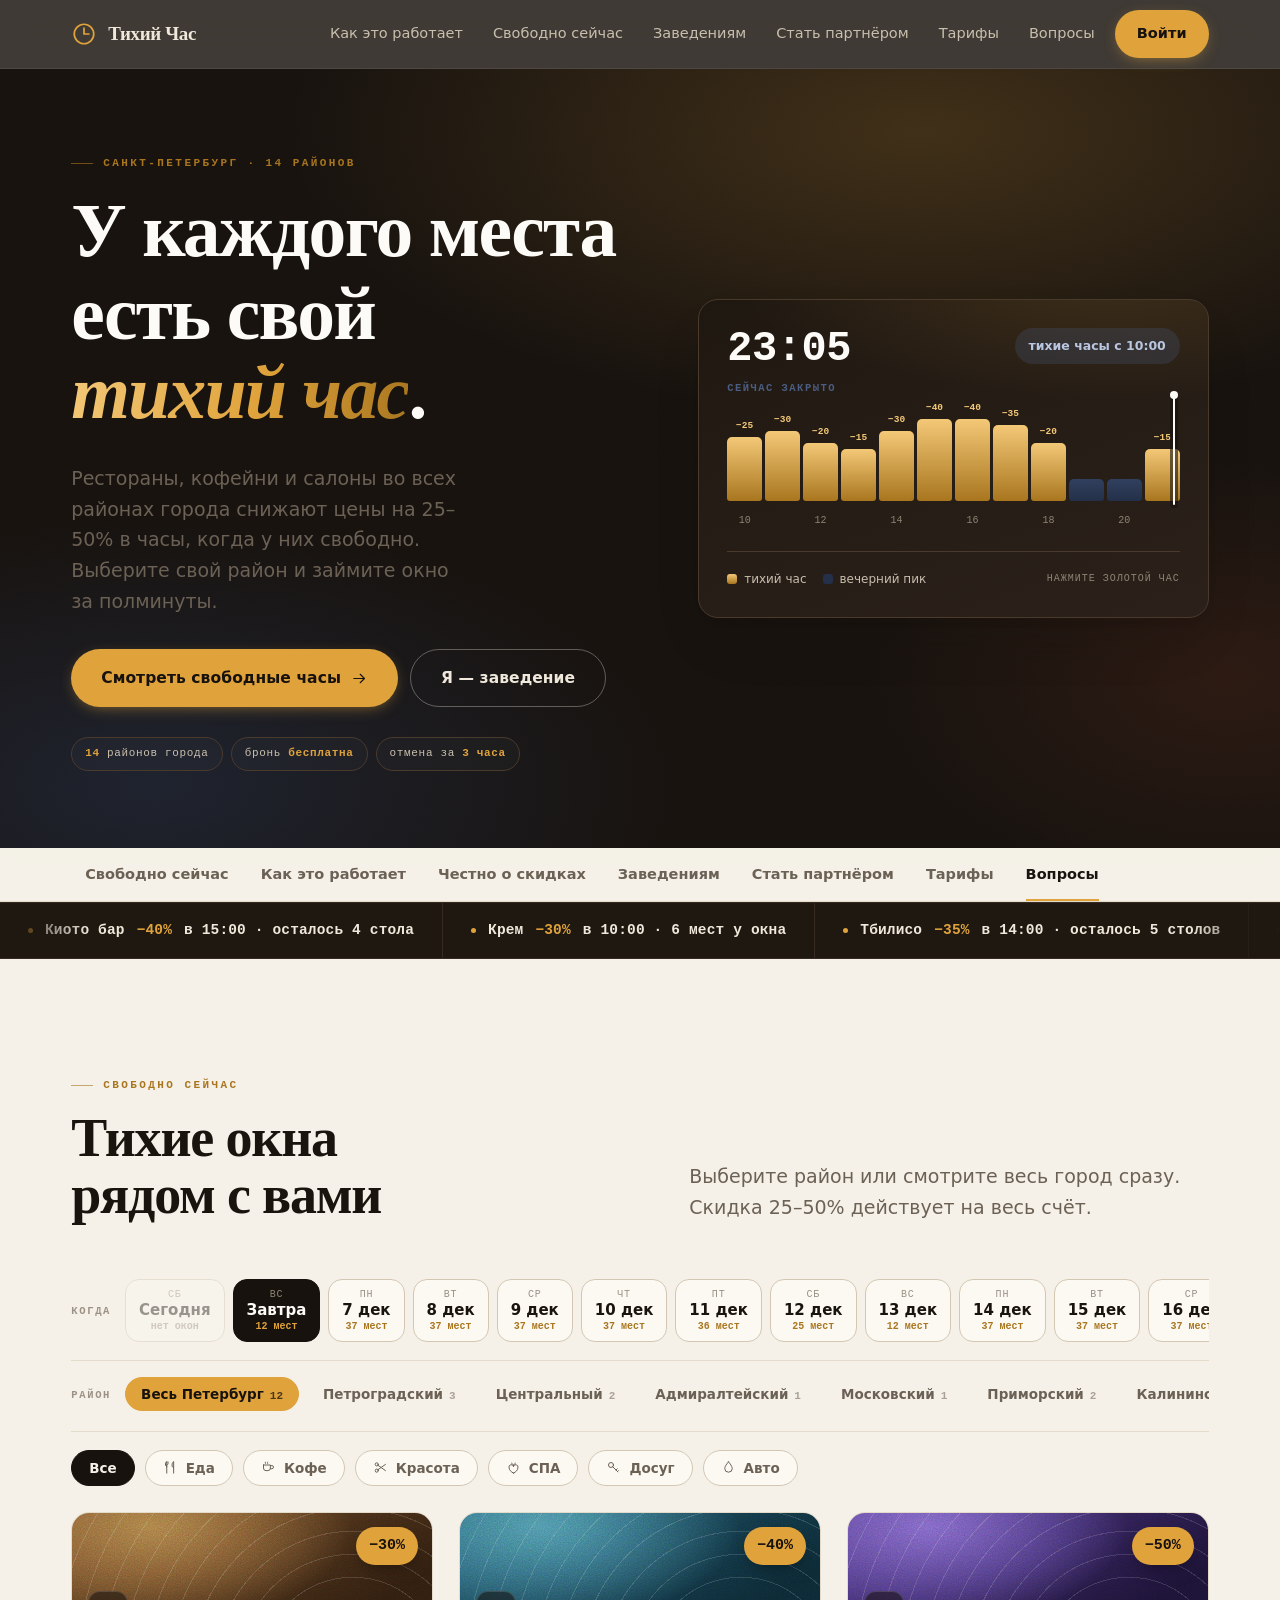
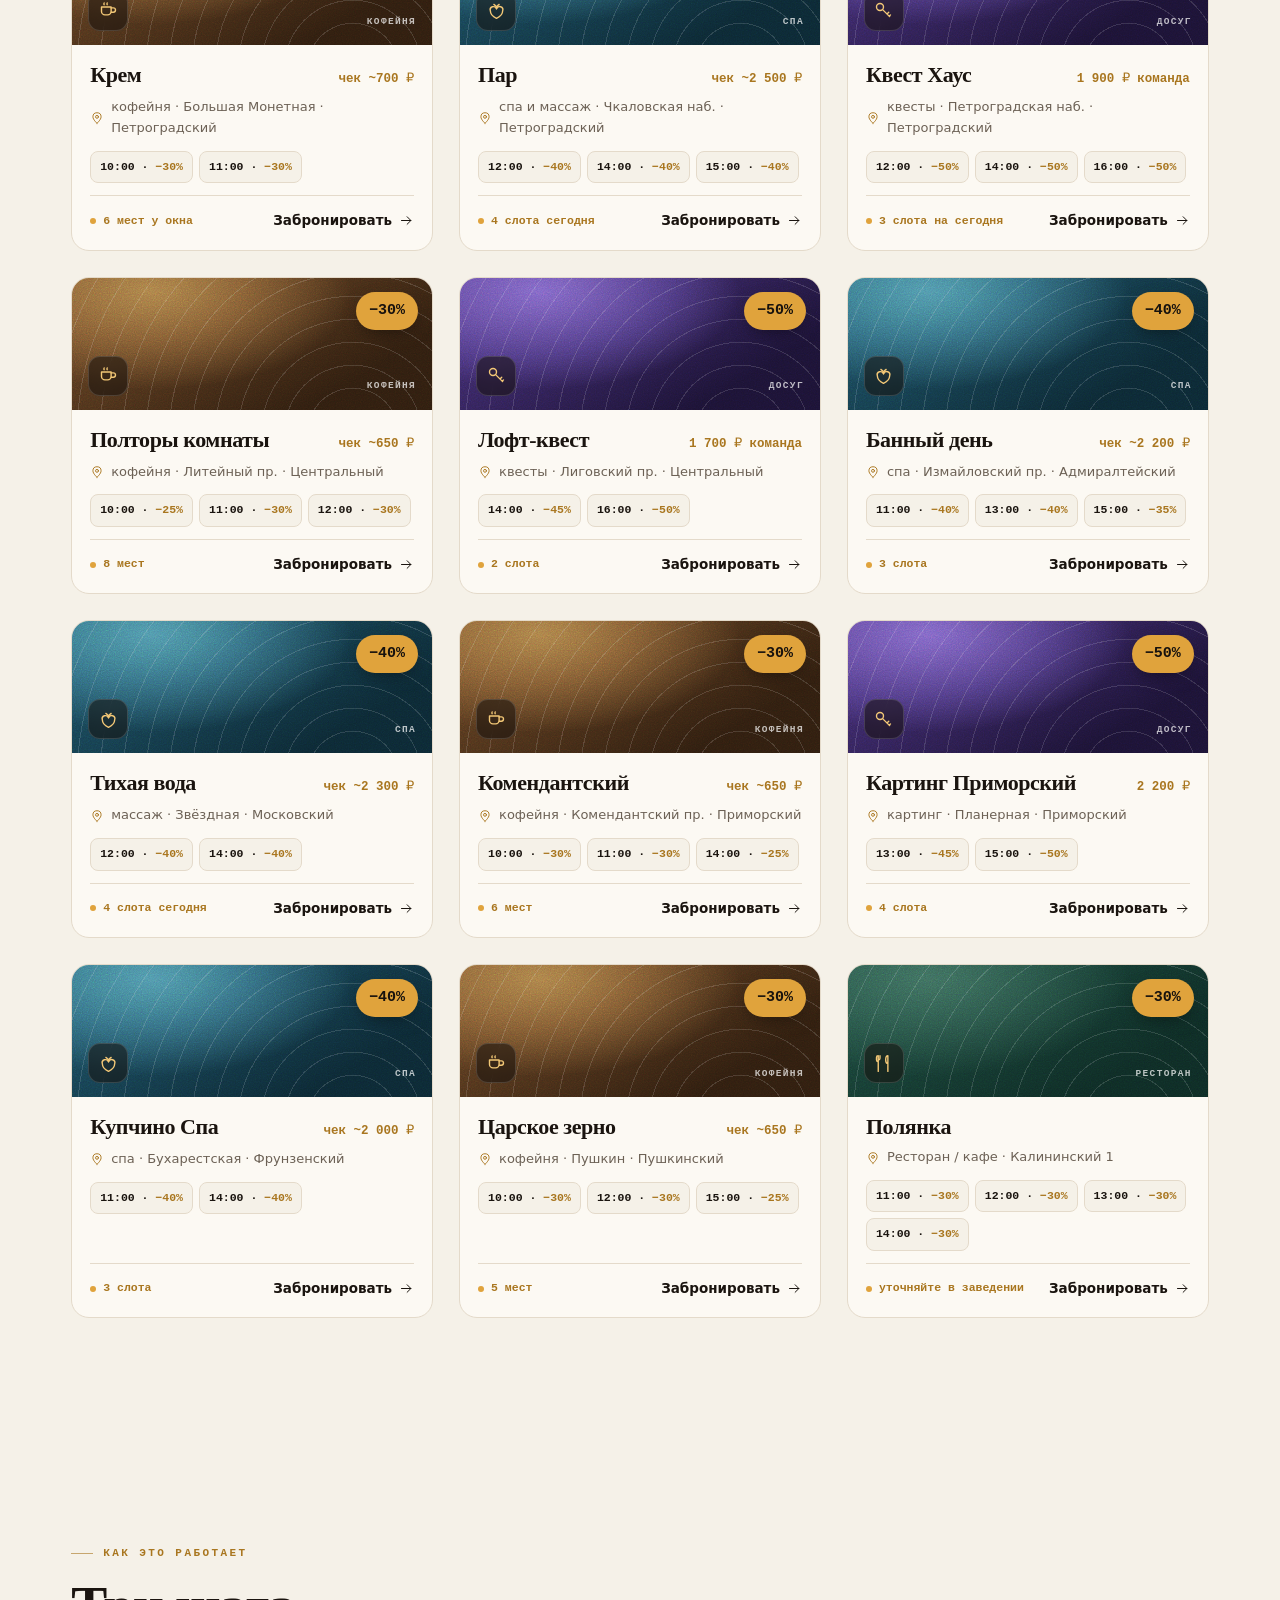
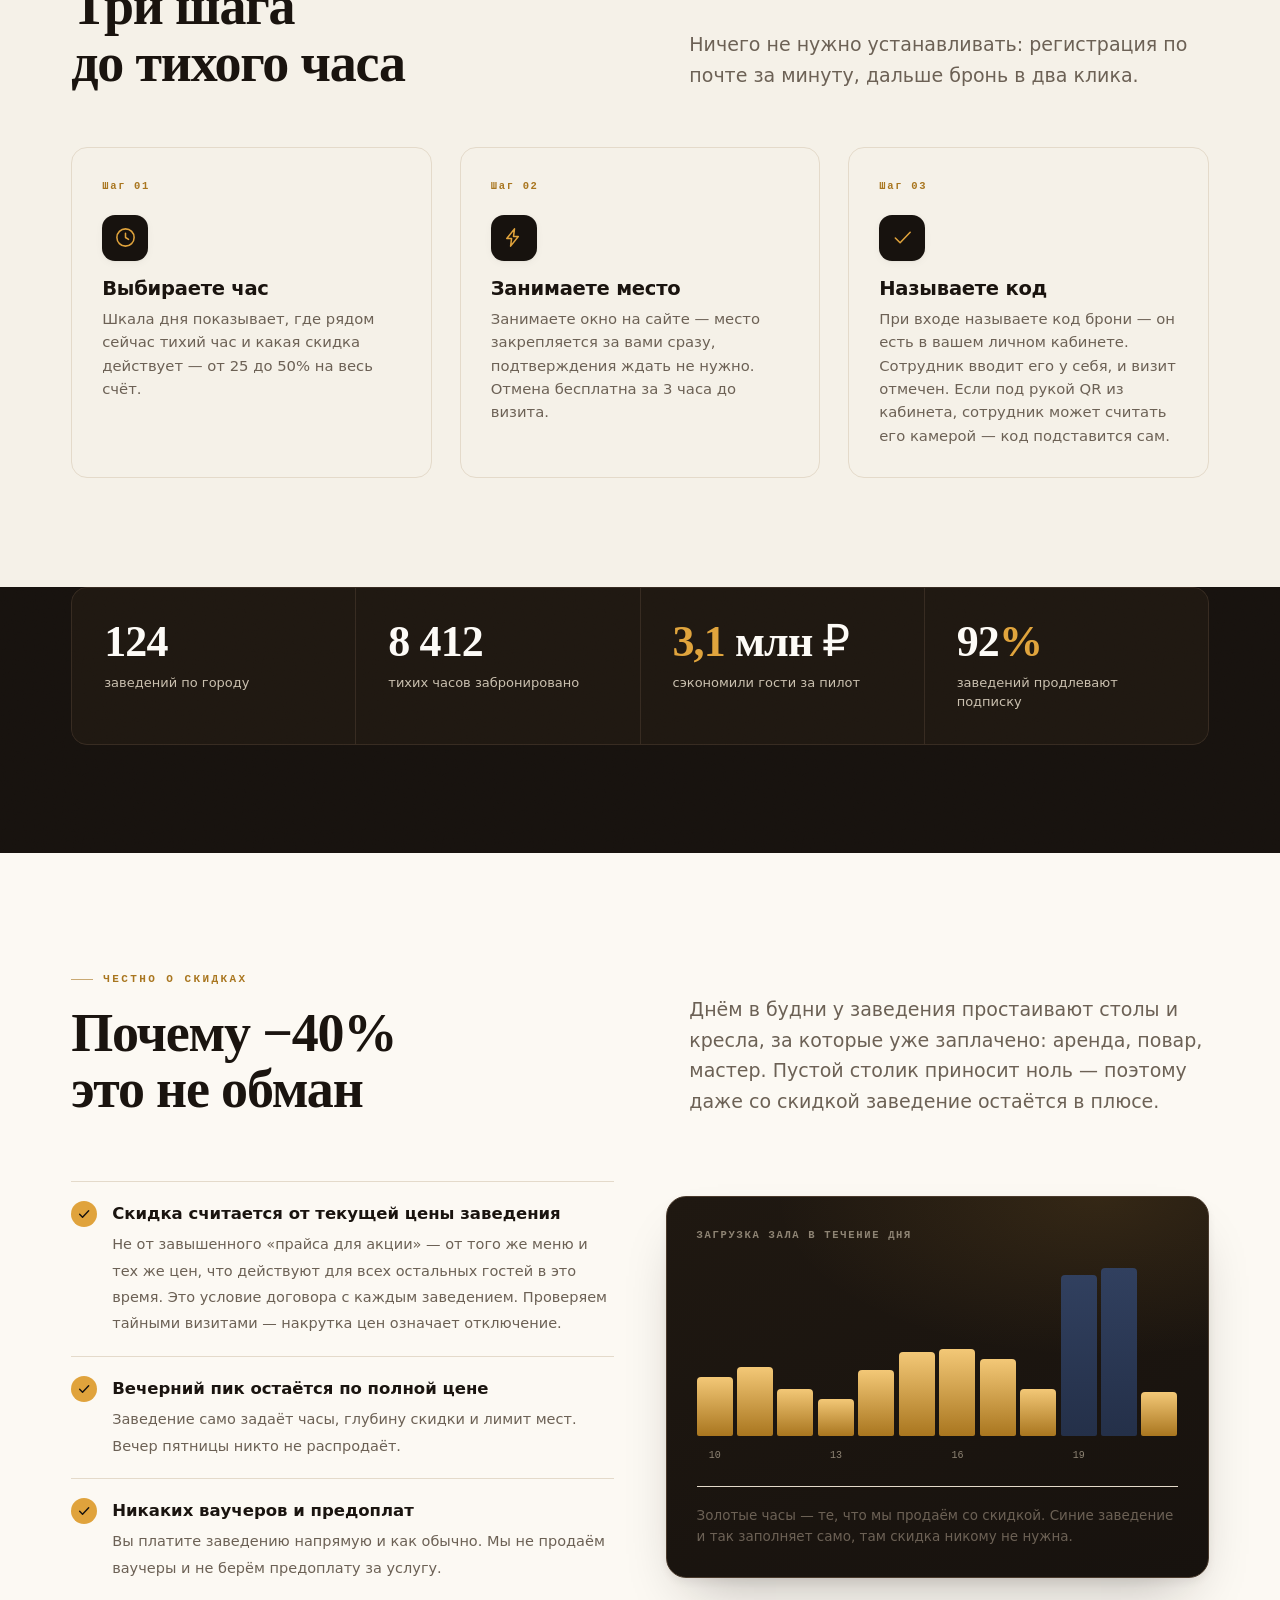
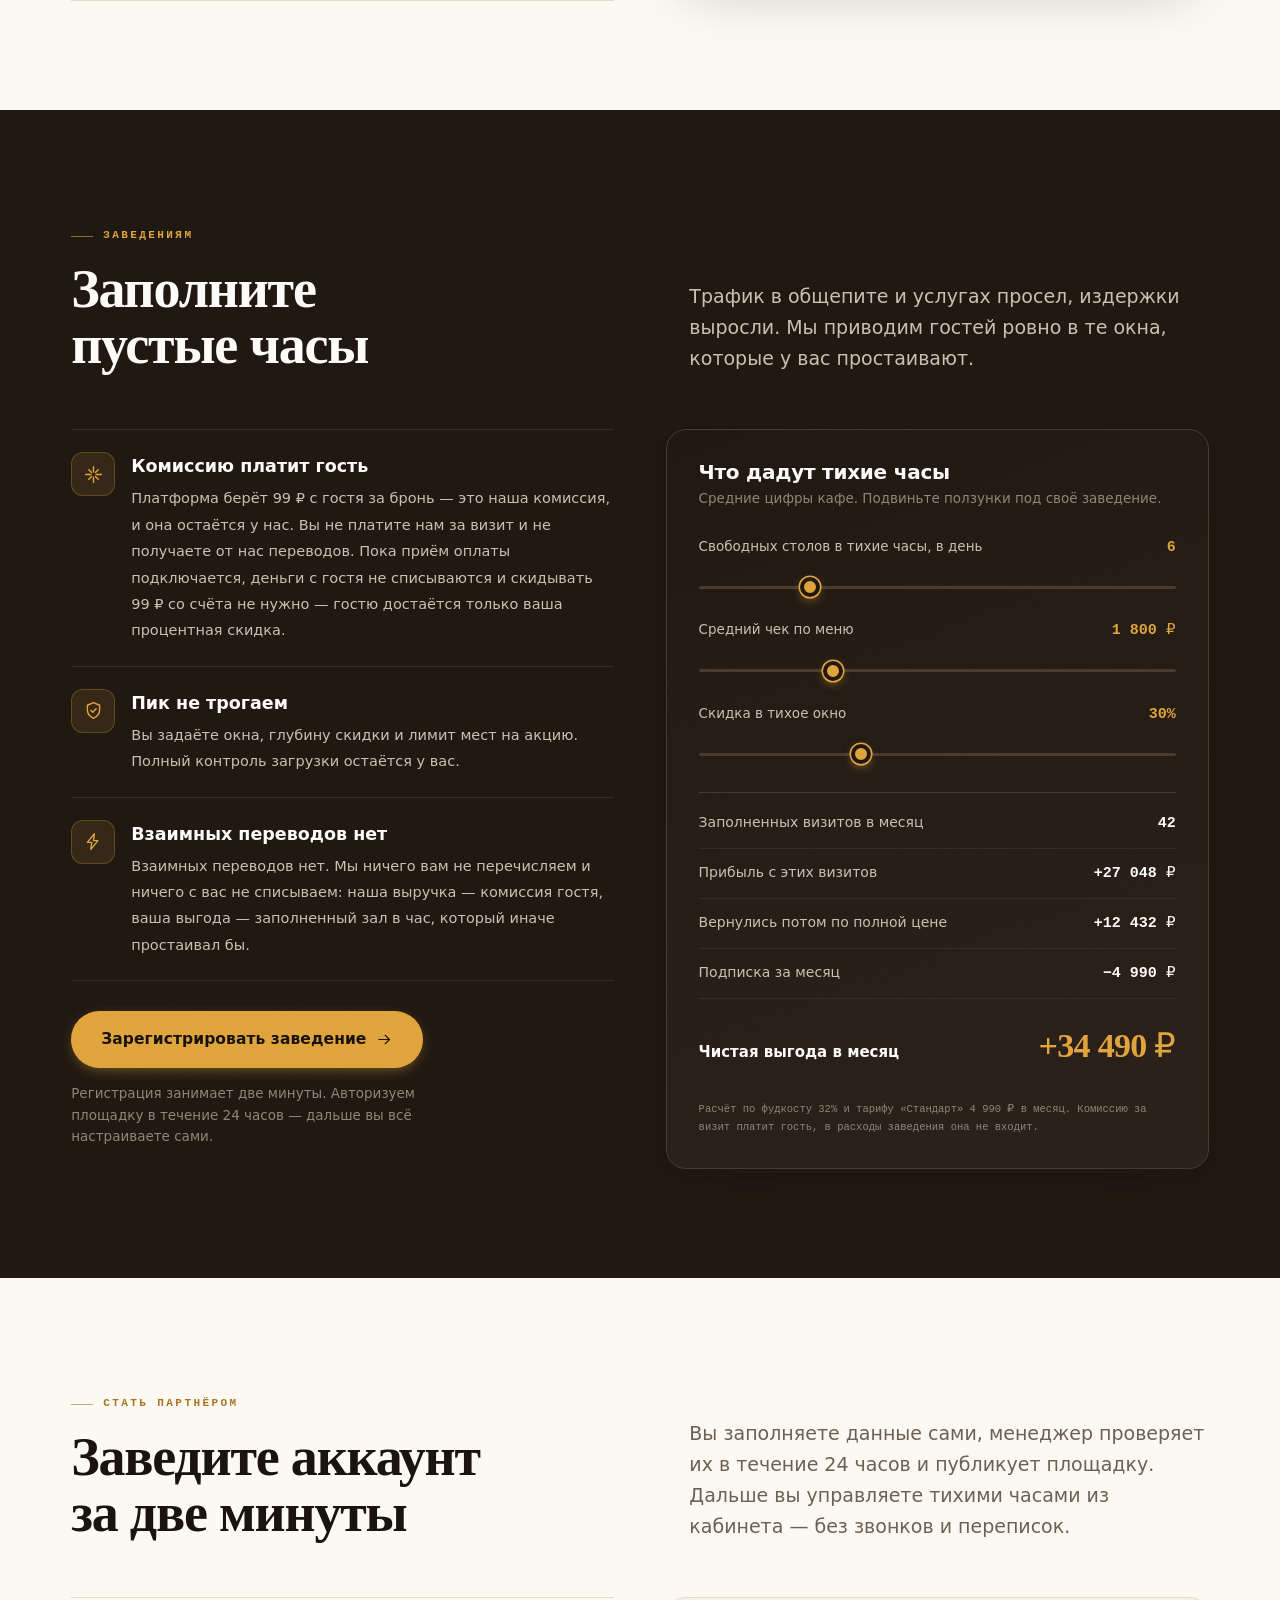
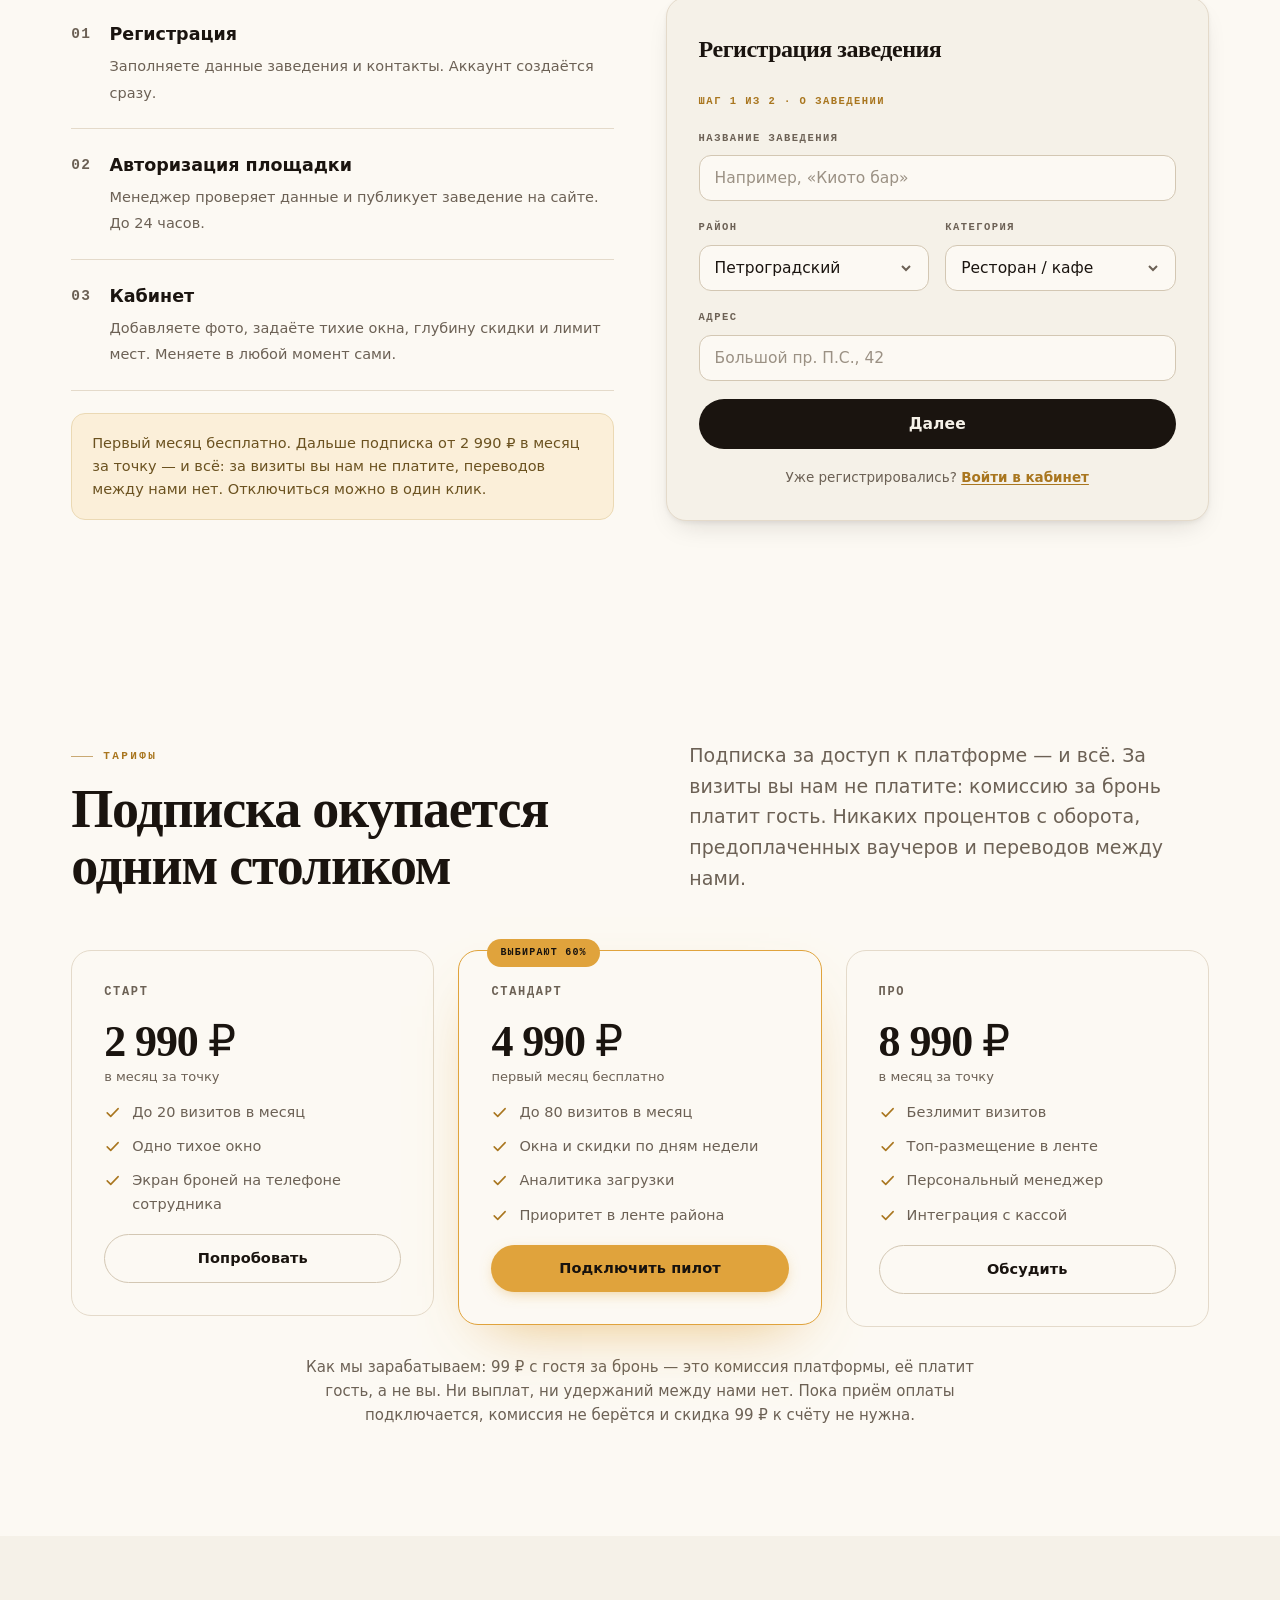
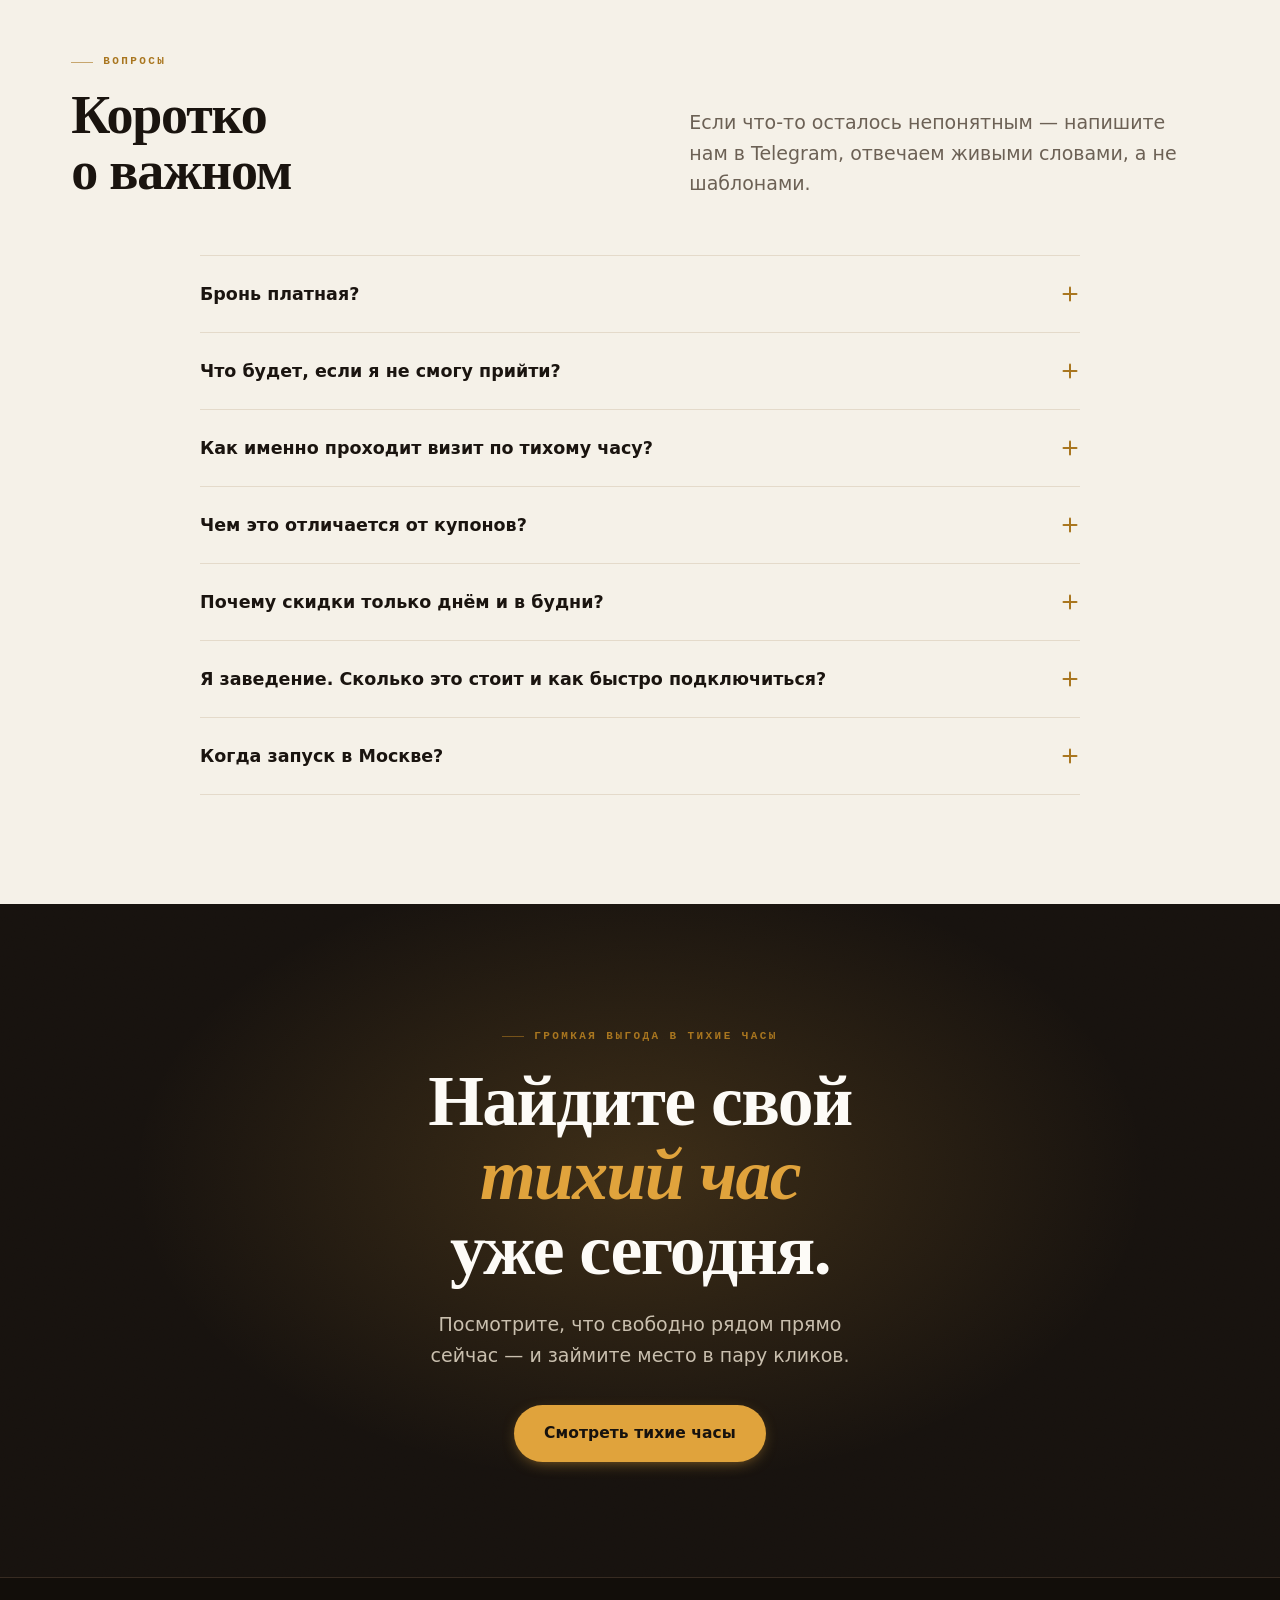
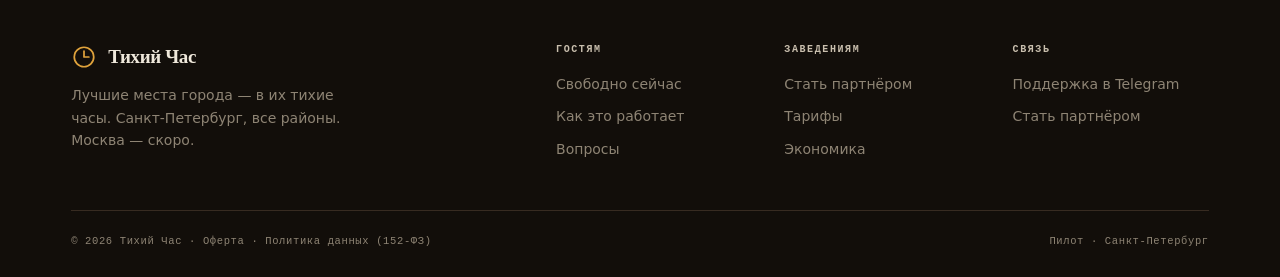
==== commit 08584802: "Один знак на всех страницах и два разных входа вместо одного Две правки в одном коммите: они перепле" ====
--- a/index.html
+++ b/index.html
@@ -644,7 +644,7 @@
 
 <svg width="0" height="0" style="position:absolute" aria-hidden="true"><defs>
  <g id="i-clock"><circle cx="12" cy="12" r="9"/><path d="M12 7.5V12l3.2 2"/></g>
- <g id="i-mark"><circle cx="12" cy="12" r="9"/><path d="M12 12V6.5M12 12L15.12 10.2"/><circle cx="12" cy="12" r="1.5" fill="currentColor" stroke="none"/></g>
+ <g id="i-mark"><!--p:brand.mark--><circle cx="12" cy="12" r="9"/><path d="M12 12V6.5M12 12H16.5"/><!--/p--></g>
  <g id="i-food"><path d="M6 3v8M6 3a2 2 0 0 0-2 2v3a2 2 0 0 0 2 2M8 3v3a2 2 0 0 1-2 2M6 11v10M17 3c-1.5 0-2.5 2-2.5 5s1 4 2.5 4m0-9v18"/></g>
  <g id="i-cup"><path d="M4 8h11v5a4 4 0 0 1-4 4H8a4 4 0 0 1-4-4V8Z"/><path d="M15 9h2.5a2.5 2.5 0 0 1 0 5H15"/><path d="M7 3.4c-.4.7-.4 1.3 0 2M10.5 3.4c-.4.7-.4 1.3 0 2"/></g>
  <g id="i-sciss"><circle cx="6" cy="7" r="2.5"/><circle cx="6" cy="17" r="2.5"/><path d="M8 8.5 20 17M8 15.5 20 7"/></g>
@@ -1010,20 +1010,20 @@
         <div class="pname"><!--p:plan.start.name-->Старт<!--/p--></div>
         <div class="price"><!--p:plan.start.price-->2 990 ₽<!--/p--><s><!--p:plan.start.note-->в месяц за точку<!--/p--></s></div>
         <ul><!--p:plan.start.features--><li><svg class="ic" viewBox="0 0 24 24"><use href="#i-check"/></svg>До 20 визитов в месяц</li><li><svg class="ic" viewBox="0 0 24 24"><use href="#i-check"/></svg>Одно тихое окно</li><li><svg class="ic" viewBox="0 0 24 24"><use href="#i-check"/></svg>Экран броней на телефоне сотрудника</li><!--/p--></ul>
-        <a class="btn btn-out-d" href="/login.html?role=partner">Попробовать</a>
+        <a class="btn btn-out-d" href="/partner.html">Попробовать</a>
       </article>
       <article class="plan hi rv rv-d1">
         <span class="badge">Выбирают 60%</span>
         <div class="pname"><!--p:plan.standard.name-->Стандарт<!--/p--></div>
         <div class="price"><!--p:plan.standard.price-->4 990 ₽<!--/p--><s><!--p:plan.standard.note-->первый месяц бесплатно<!--/p--></s></div>
         <ul><!--p:plan.standard.features--><li><svg class="ic" viewBox="0 0 24 24"><use href="#i-check"/></svg>До 80 визитов в месяц</li><li><svg class="ic" viewBox="0 0 24 24"><use href="#i-check"/></svg>Окна и скидки по дням недели</li><li><svg class="ic" viewBox="0 0 24 24"><use href="#i-check"/></svg>Аналитика загрузки</li><li><svg class="ic" viewBox="0 0 24 24"><use href="#i-check"/></svg>Приоритет в ленте района</li><!--/p--></ul>
-        <a class="btn btn-honey" href="/login.html?role=partner">Подключить пилот</a>
+        <a class="btn btn-honey" href="/partner.html">Подключить пилот</a>
       </article>
       <article class="plan rv rv-d2">
         <div class="pname"><!--p:plan.pro.name-->Про<!--/p--></div>
         <div class="price"><!--p:plan.pro.price-->8 990 ₽<!--/p--><s><!--p:plan.pro.note-->в месяц за точку<!--/p--></s></div>
         <ul><!--p:plan.pro.features--><li><svg class="ic" viewBox="0 0 24 24"><use href="#i-check"/></svg>Безлимит визитов</li><li><svg class="ic" viewBox="0 0 24 24"><use href="#i-check"/></svg>Топ-размещение в ленте</li><li><svg class="ic" viewBox="0 0 24 24"><use href="#i-check"/></svg>Персональный менеджер</li><li><svg class="ic" viewBox="0 0 24 24"><use href="#i-check"/></svg>Интеграция с кассой</li><!--/p--></ul>
-        <a class="btn btn-out-d" href="/login.html?role=partner">Обсудить</a>
+        <a class="btn btn-out-d" href="/partner.html">Обсудить</a>
       </article>
     </div>
     <p class="fee rv"><!--p:copy.planFee-->Как мы зарабатываем: 99 ₽ с гостя за бронь — это комиссия платформы, её платит гость, а не вы. Ни выплат, ни удержаний между нами нет. Пока приём оплаты подключается, комиссия не берётся и скидка 99 ₽ к счёту не нужна.<!--/p--></p>
@@ -1130,7 +1130,7 @@
   <img id="lbImg" alt="">
 </div>
 
-<script src="/content/product.js"></script>
+<script src="/content/product.js?v=559e8c01"></script>
 <script type="application/json" id="venues-seed">
 [{"cat":"food","d":"petro","name":"Киото бар","rate":"чек ~1 800 ₽","place":"суши · Большой пр. П.С.","left":"осталось 4 стола","wd":[1,2,3,4,5],"slots":[[15,40],[16,40],[17,30]]},{"cat":"coffee","d":"petro","name":"Крем","rate":"чек ~700 ₽","place":"кофейня · Большая Монетная","left":"6 мест у окна","wd":[0,1,2,3,4,5,6],"slots":[[10,30],[11,30]]},{"cat":"food","d":"petro","name":"Тбилисо","rate":"чек ~1 600 ₽","place":"грузинская · Кронверкский пр.","left":"осталось 5 столов","wd":[1,2,3,4,5],"slots":[[14,35],[15,35],[16,35]]},{"cat":"beauty","d":"petro","name":"Мята","rate":"чек ~1 500 ₽","place":"маникюр · Каменноостровский пр.","left":"3 окна у мастеров","wd":[1,2,3,4,5,6],"slots":[[11,35],[12,35],[13,35]]},{"cat":"beauty","d":"petro","name":"Право.","rate":"чек ~1 200 ₽","place":"барбершоп · Большой пр. П.С.","left":"2 кресла свободно","wd":[1,2,3,4,5,6],"slots":[[12,30],[13,30],[14,30]]},{"cat":"spa","d":"petro","name":"Пар","rate":"чек ~2 500 ₽","place":"спа и массаж · Чкаловская наб.","left":"4 слота сегодня","wd":[0,1,2,3,4,5,6],"slots":[[12,40],[14,40],[15,40]]},{"cat":"fun","d":"petro","name":"Квест Хаус","rate":"1 900 ₽ команда","place":"квесты · Петроградская наб.","left":"3 слота на сегодня","wd":[0,1,2,3,4,5,6],"slots":[[12,50],[14,50],[16,50]]},{"cat":"food","d":"centr","name":"Вход с Рубинштейна","rate":"чек ~2 000 ₽","place":"европейская · ул. Рубинштейна","left":"осталось 6 столов","wd":[1,2,3,4],"slots":[[13,35],[14,35],[15,40]]},{"cat":"coffee","d":"centr","name":"Полторы комнаты","rate":"чек ~650 ₽","place":"кофейня · Литейный пр.","left":"8 мест","wd":[0,1,2,3,4,5,6],"slots":[[10,25],[11,30],[12,30]]},{"cat":"beauty","d":"centr","name":"Фонтанка Nails","rate":"чек ~1 600 ₽","place":"маникюр · наб. Фонтанки","left":"4 окна у мастеров","wd":[1,2,3,4,5,6],"slots":[[12,35],[13,35],[16,30]]},{"cat":"fun","d":"centr","name":"Лофт-квест","rate":"1 700 ₽ команда","place":"квесты · Лиговский пр.","left":"2 слота","wd":[0,1,2,3,4,5,6],"slots":[[14,45],[16,50]]},{"cat":"food","d":"adm","name":"Сенная 12","rate":"чек ~1 100 ₽","place":"бистро · Сенная площадь","left":"осталось 9 столов","wd":[1,2,3,4,5],"slots":[[12,30],[13,35],[14,35]]},{"cat":"spa","d":"adm","name":"Банный день","rate":"чек ~2 200 ₽","place":"спа · Измайловский пр.","left":"3 слота","wd":[0,1,2,3,4,5,6],"slots":[[11,40],[13,40],[15,35]]},{"cat":"auto","d":"adm","name":"Мойка на Обводном","rate":"чек ~1 300 ₽","place":"автомойка · Обводный канал","left":"без очереди","wd":[1,2,3,4,5,6],"slots":[[10,30],[12,30],[14,25]]},{"cat":"coffee","d":"vasil","name":"Гавань","rate":"чек ~700 ₽","place":"кофейня · Большой пр. В.О.","left":"5 мест у окна","wd":[1,2,3,4,5,6],"slots":[[10,30],[11,25],[15,30]]},{"cat":"food","d":"vasil","name":"Линия 7","rate":"чек ~1 400 ₽","place":"паста · 7-я линия В.О.","left":"осталось 4 стола","wd":[1,2,3,4,5],"slots":[[14,40],[15,40],[16,35]]},{"cat":"beauty","d":"vasil","name":"Штиль","rate":"чек ~1 100 ₽","place":"барбершоп · Средний пр. В.О.","left":"2 кресла","wd":[1,2,3,4,5,6],"slots":[[11,30],[12,30],[13,30]]},{"cat":"food","d":"mosk","name":"Меридиан","rate":"чек ~1 500 ₽","place":"грузинская · Московский пр.","left":"осталось 7 столов","wd":[1,2,3,4,5],"slots":[[13,35],[15,40],[16,40]]},{"cat":"spa","d":"mosk","name":"Тихая вода","rate":"чек ~2 300 ₽","place":"массаж · Звёздная","left":"4 слота сегодня","wd":[0,1,2,3,4,5,6],"slots":[[12,40],[14,40]]},{"cat":"auto","d":"mosk","name":"Детейлинг Пулково","rate":"чек ~3 500 ₽","place":"детейлинг · Пулковское ш.","left":"2 поста","wd":[1,2,3,4,5],"slots":[[11,30],[13,30]]},{"cat":"food","d":"nev","name":"Дыбенко Кухня","rate":"чек ~900 ₽","place":"азиатская · пр. Большевиков","left":"осталось 8 столов","wd":[1,2,3,4,5],"slots":[[12,35],[14,40],[16,35]]},{"cat":"beauty","d":"nev","name":"Невский Стиль","rate":"чек ~1 400 ₽","place":"салон · ул. Дыбенко","left":"5 окон","wd":[1,2,3,4,5,6],"slots":[[10,35],[11,35],[13,30]]},{"cat":"coffee","d":"primor","name":"Комендантский","rate":"чек ~650 ₽","place":"кофейня · Комендантский пр.","left":"6 мест","wd":[0,1,2,3,4,5,6],"slots":[[10,30],[11,30],[14,25]]},{"cat":"fun","d":"primor","name":"Картинг Приморский","rate":"2 200 ₽","place":"картинг · Планерная","left":"4 слота","wd":[0,1,2,3,4,5,6],"slots":[[13,45],[15,50]]},{"cat":"beauty","d":"primor","name":"Ольга Студия","rate":"чек ~1 500 ₽","place":"маникюр · Богатырский пр.","left":"3 окна","wd":[1,2,3,4,5,6],"slots":[[11,35],[12,35],[15,30]]},{"cat":"food","d":"vyb","name":"Просвещения 40","rate":"чек ~1 000 ₽","place":"бургеры · пр. Просвещения","left":"осталось 6 столов","wd":[1,2,3,4,5],"slots":[[13,35],[14,35],[17,30]]},{"cat":"auto","d":"vyb","name":"Мойка Озерки","rate":"чек ~1 200 ₽","place":"автомойка · Озерки","left":"без очереди","wd":[1,2,3,4,5,6],"slots":[[10,30],[12,30],[14,30]]},{"cat":"coffee","d":"kalin","name":"Академка","rate":"чек ~600 ₽","place":"кофейня · Академическая","left":"7 мест","wd":[1,2,3,4,5,6],"slots":[[10,30],[11,30]]},{"cat":"beauty","d":"kalin","name":"Мурино Beauty","rate":"чек ~1 300 ₽","place":"салон · Гражданский пр.","left":"4 окна","wd":[1,2,3,4,5,6],"slots":[[12,35],[13,35],[16,30]]},{"cat":"food","d":"kirov","name":"Нарвская 5","rate":"чек ~900 ₽","place":"домашняя кухня · Нарвская","left":"осталось 5 столов","wd":[1,2,3,4,5],"slots":[[12,35],[13,35],[15,35]]},{"cat":"spa","d":"frunz","name":"Купчино Спа","rate":"чек ~2 000 ₽","place":"спа · Бухарестская","left":"3 слота","wd":[0,1,2,3,4,5,6],"slots":[[11,40],[14,40]]},{"cat":"food","d":"krasnog","name":"Охта Гриль","rate":"чек ~1 300 ₽","place":"гриль · Охта","left":"осталось 6 столов","wd":[1,2,3,4,5,6],"slots":[[14,35],[16,40]]},{"cat":"beauty","d":"krasnos","name":"Ветеранов Nails","rate":"чек ~1 200 ₽","place":"маникюр · пр. Ветеранов","left":"4 окна","wd":[1,2,3,4,5,6],"slots":[[11,35],[13,35]]},{"cat":"coffee","d":"push","name":"Царское зерно","rate":"чек ~650 ₽","place":"кофейня · Пушкин","left":"5 мест","wd":[0,1,2,3,4,5,6],"slots":[[10,30],[12,30],[15,25]]},{"cat":"auto","d":"petro","name":"Мойка 24","rate":"","place":"автомойка · Петроградская","left":"","wd":[1,2,3,4,5],"slots":[[12,30],[14,30],[16,25]]},{"cat":"food","d":"petro","name":"Аоаоал","rate":"","place":"Ресторан / кафе · Слаллс","left":"уточняйте в заведении","wd":[1,2,3,4,5],"slots":[[12,30]],"photo":"/api/guest/venue-photo/37?w=500&v=1787645512","photos":1},{"cat":"food","d":"kalin","name":"Полянка","rate":"","place":"Ресторан / кафе · Калининский 1","left":"уточняйте в заведении","wd":[0,1,2,3,4,5,6],"slots":[[11,30],[12,30],[13,30],[14,30]],"photo":"/api/guest/venue-photo/39?w=500&v=1788336470","photos":1}]
 </script>
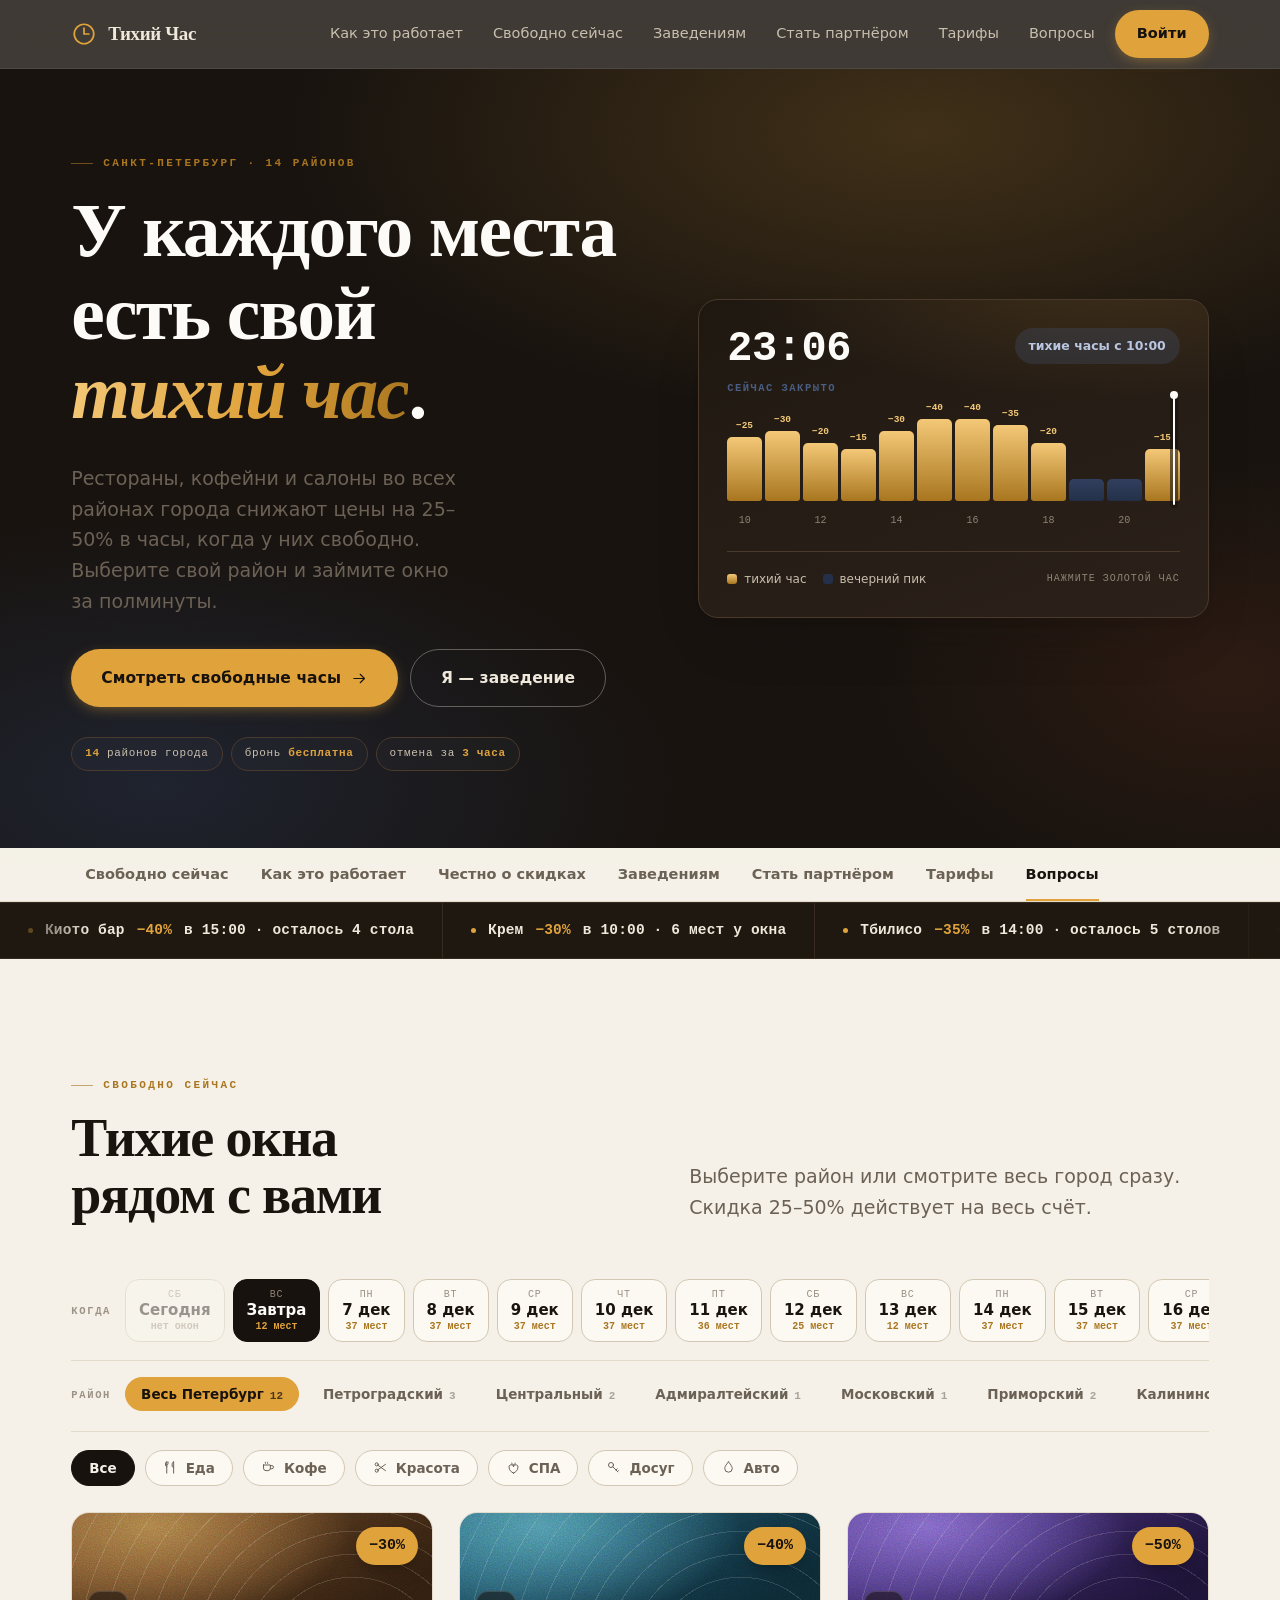
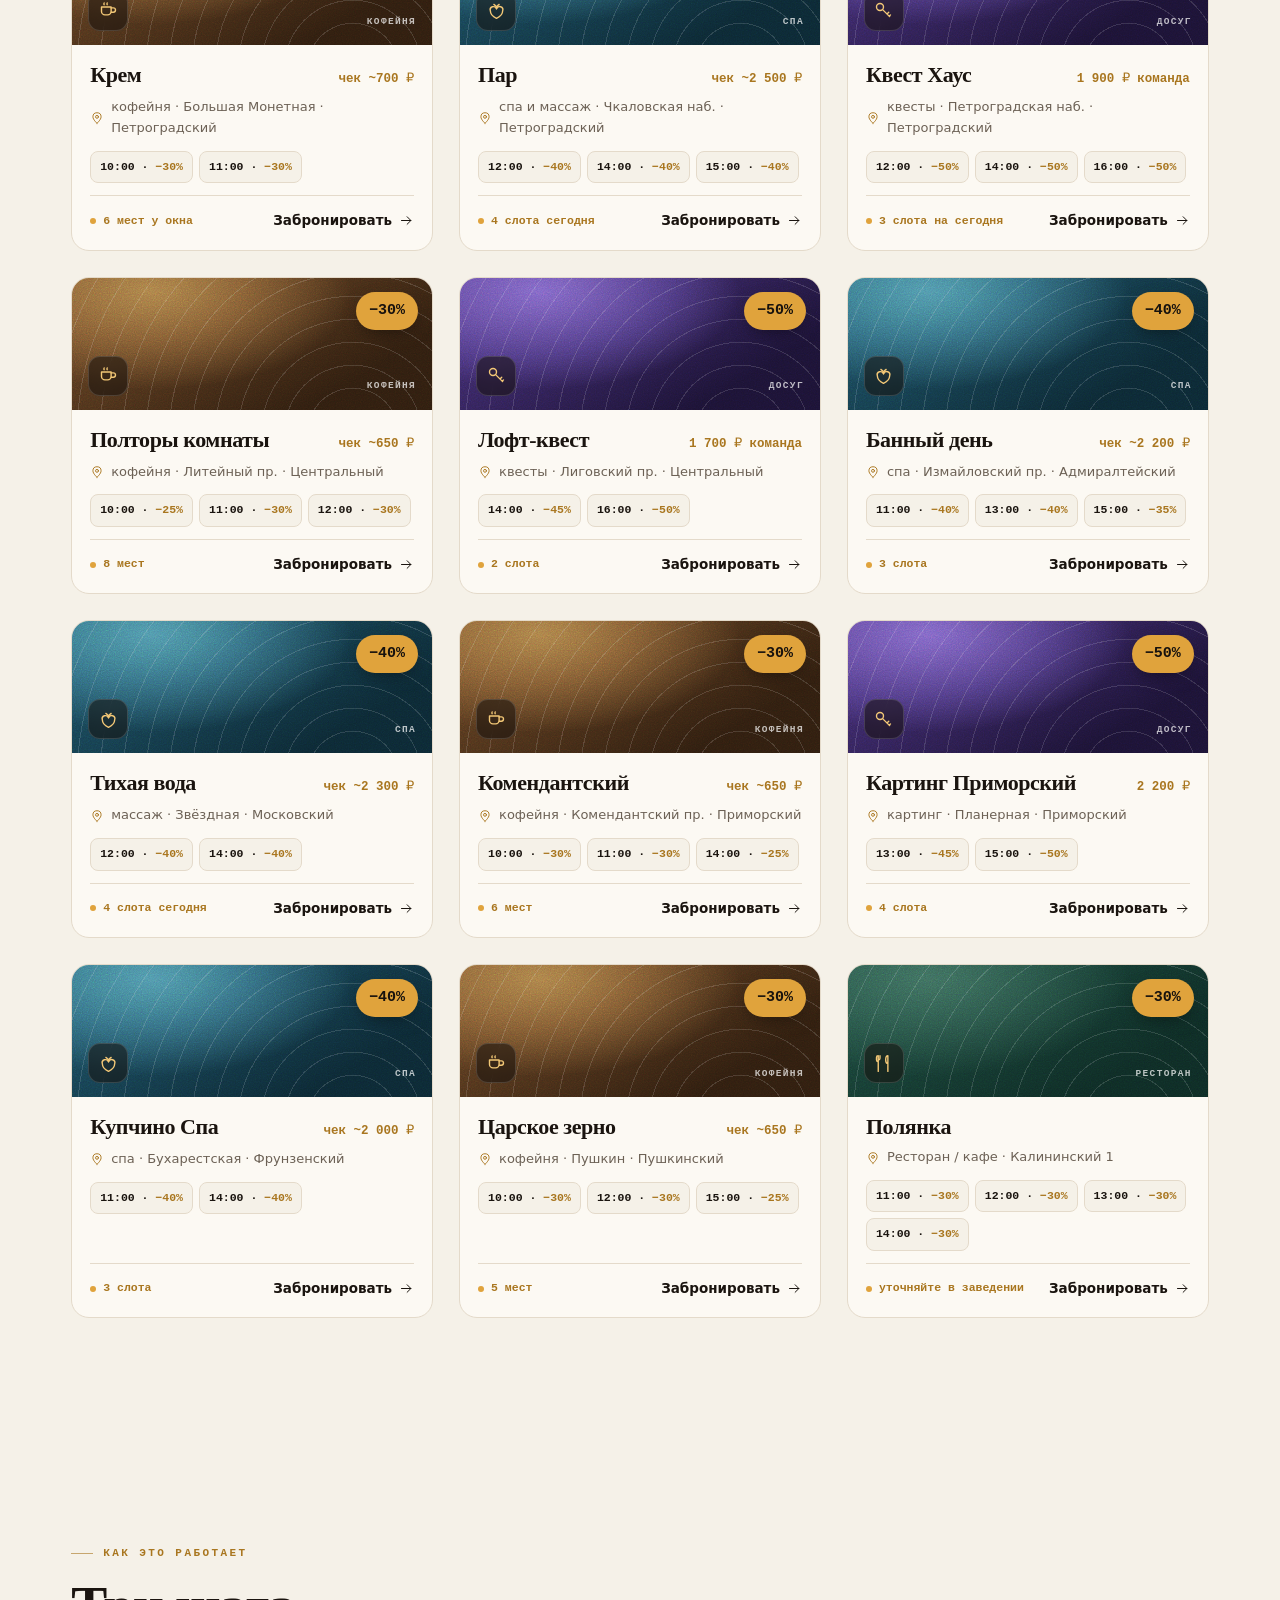
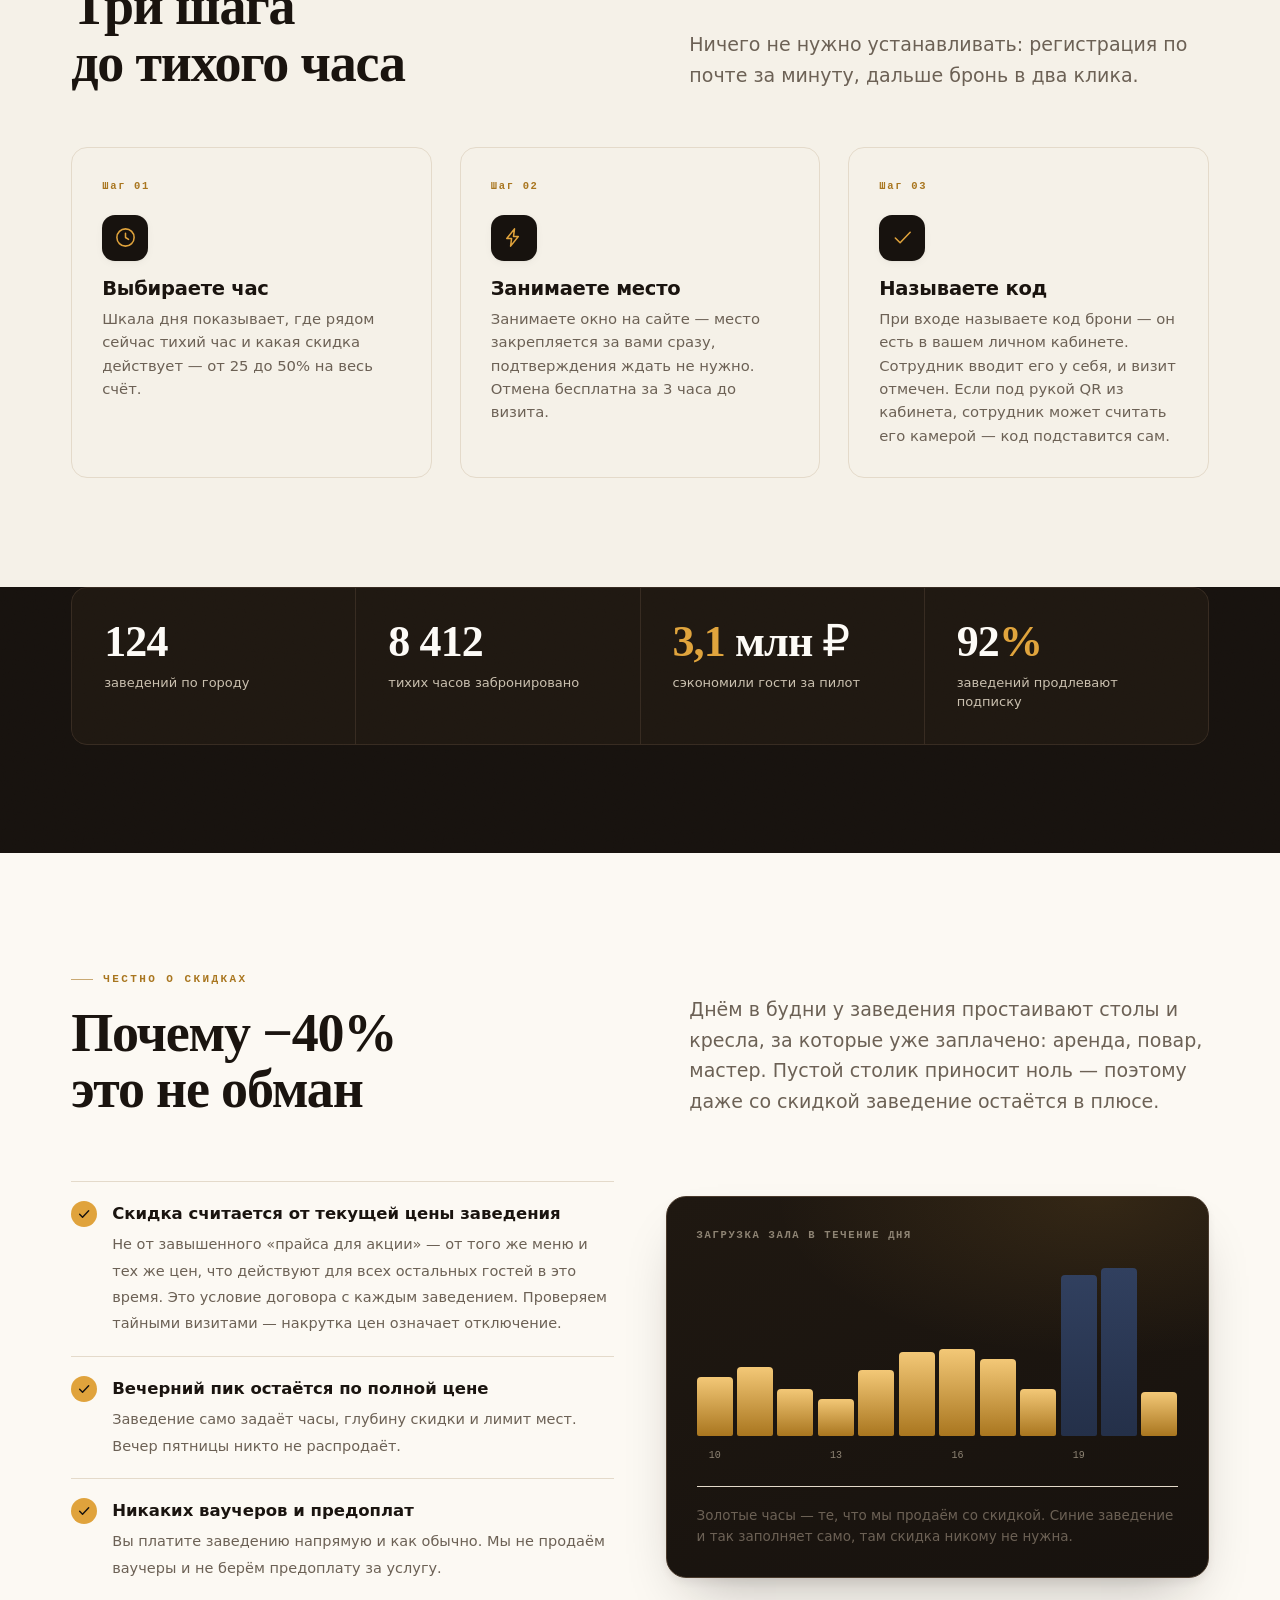
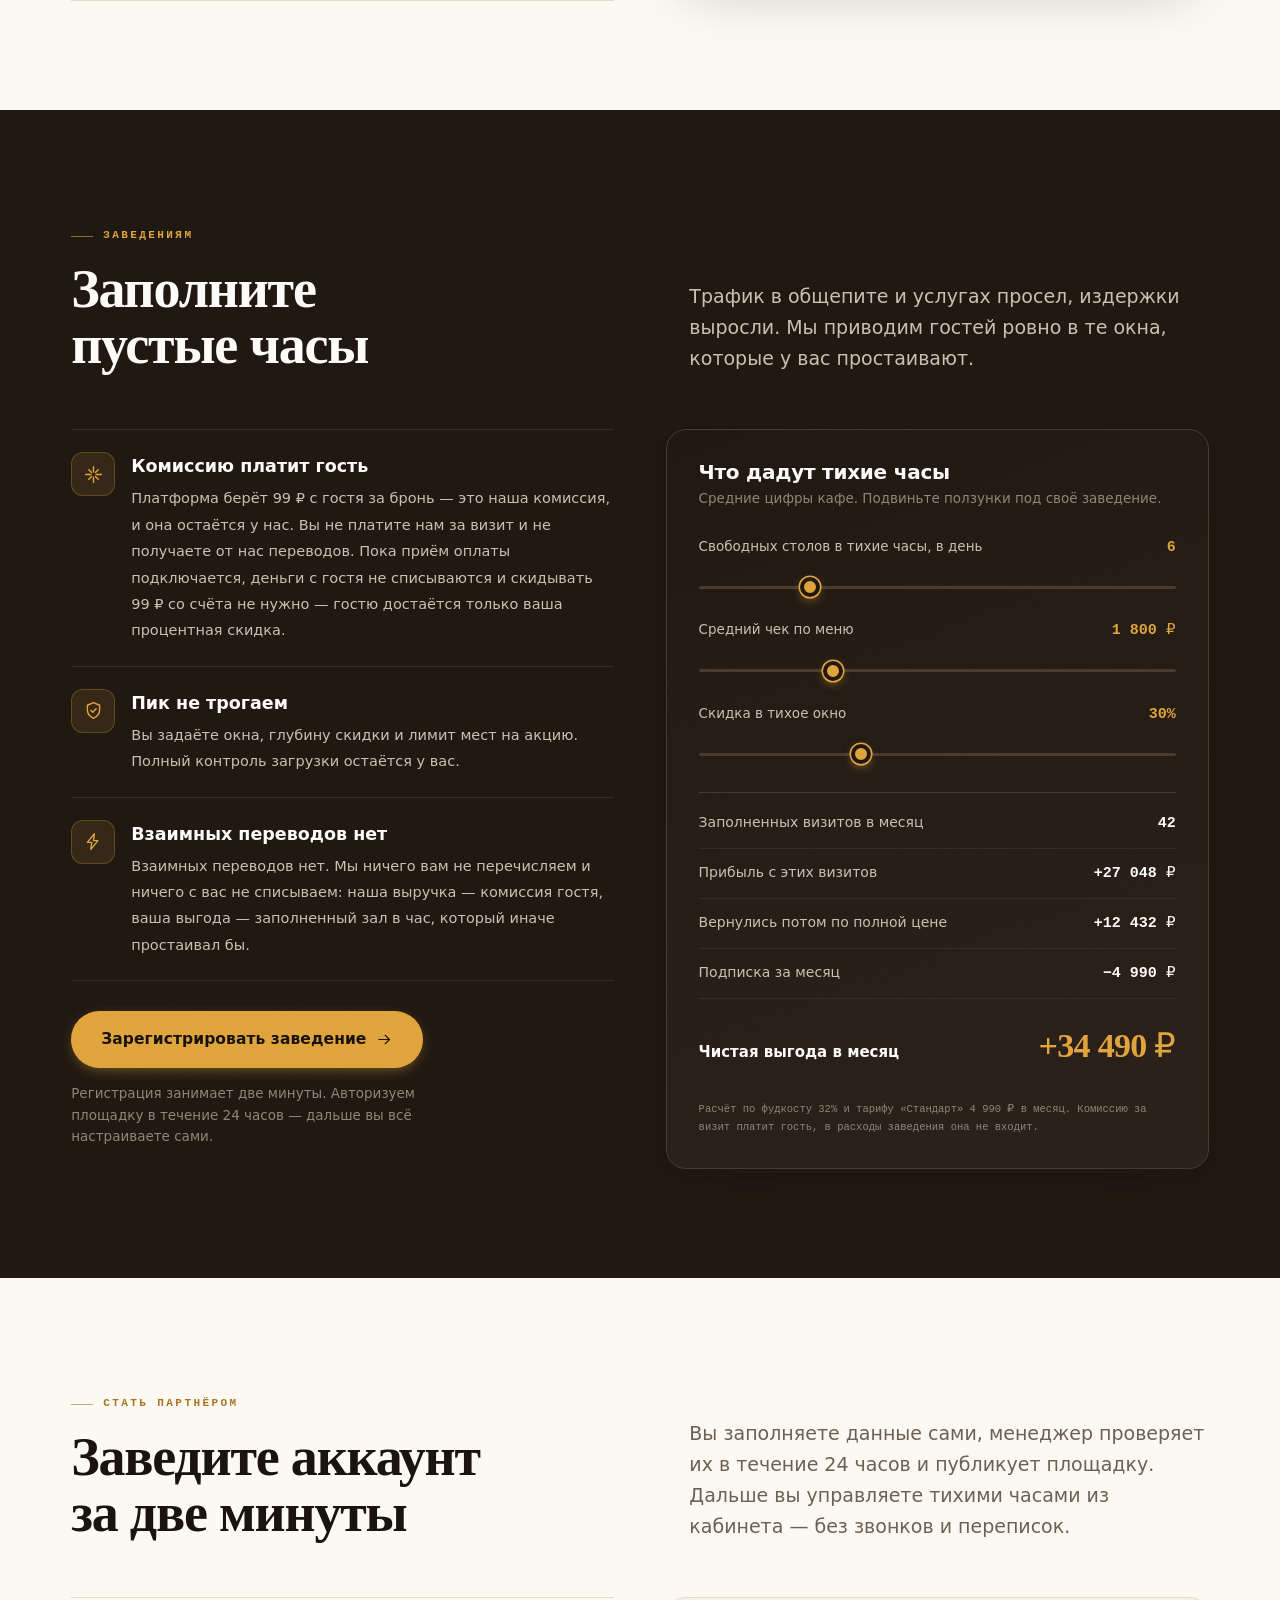
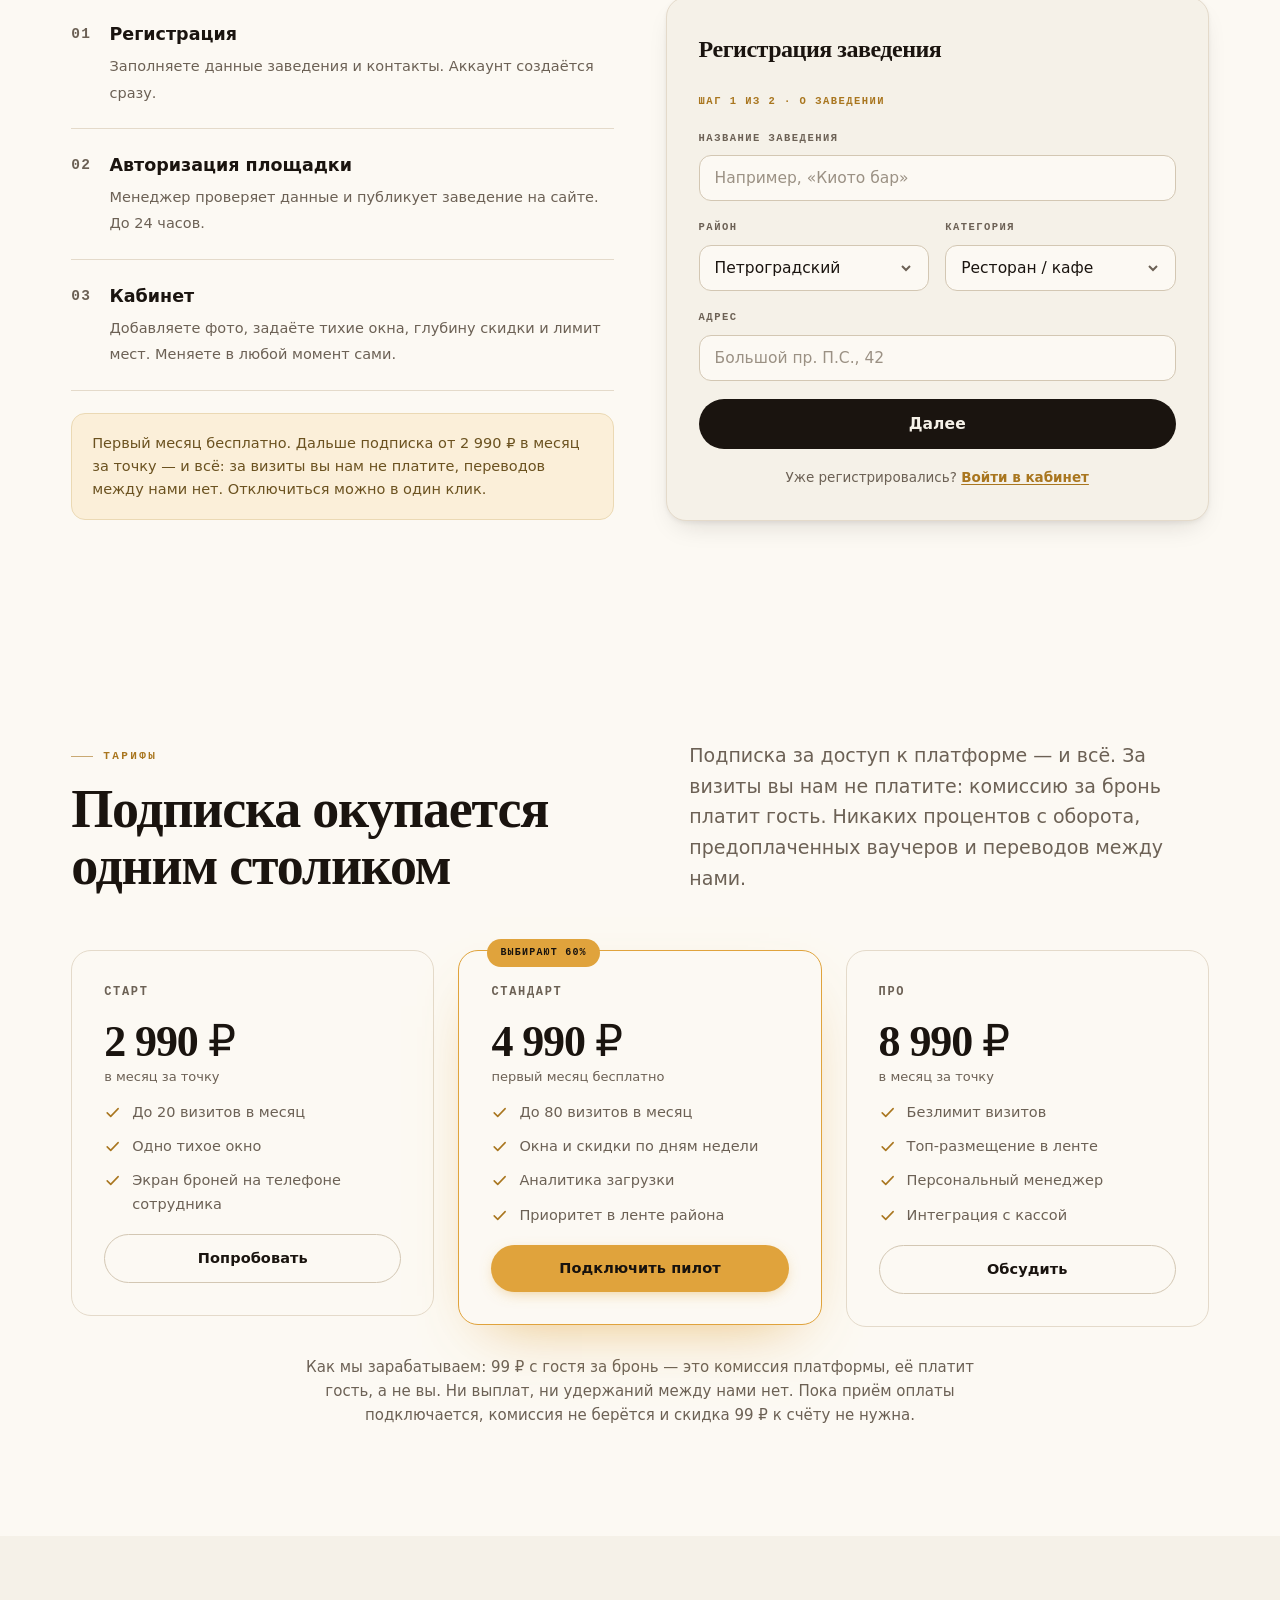
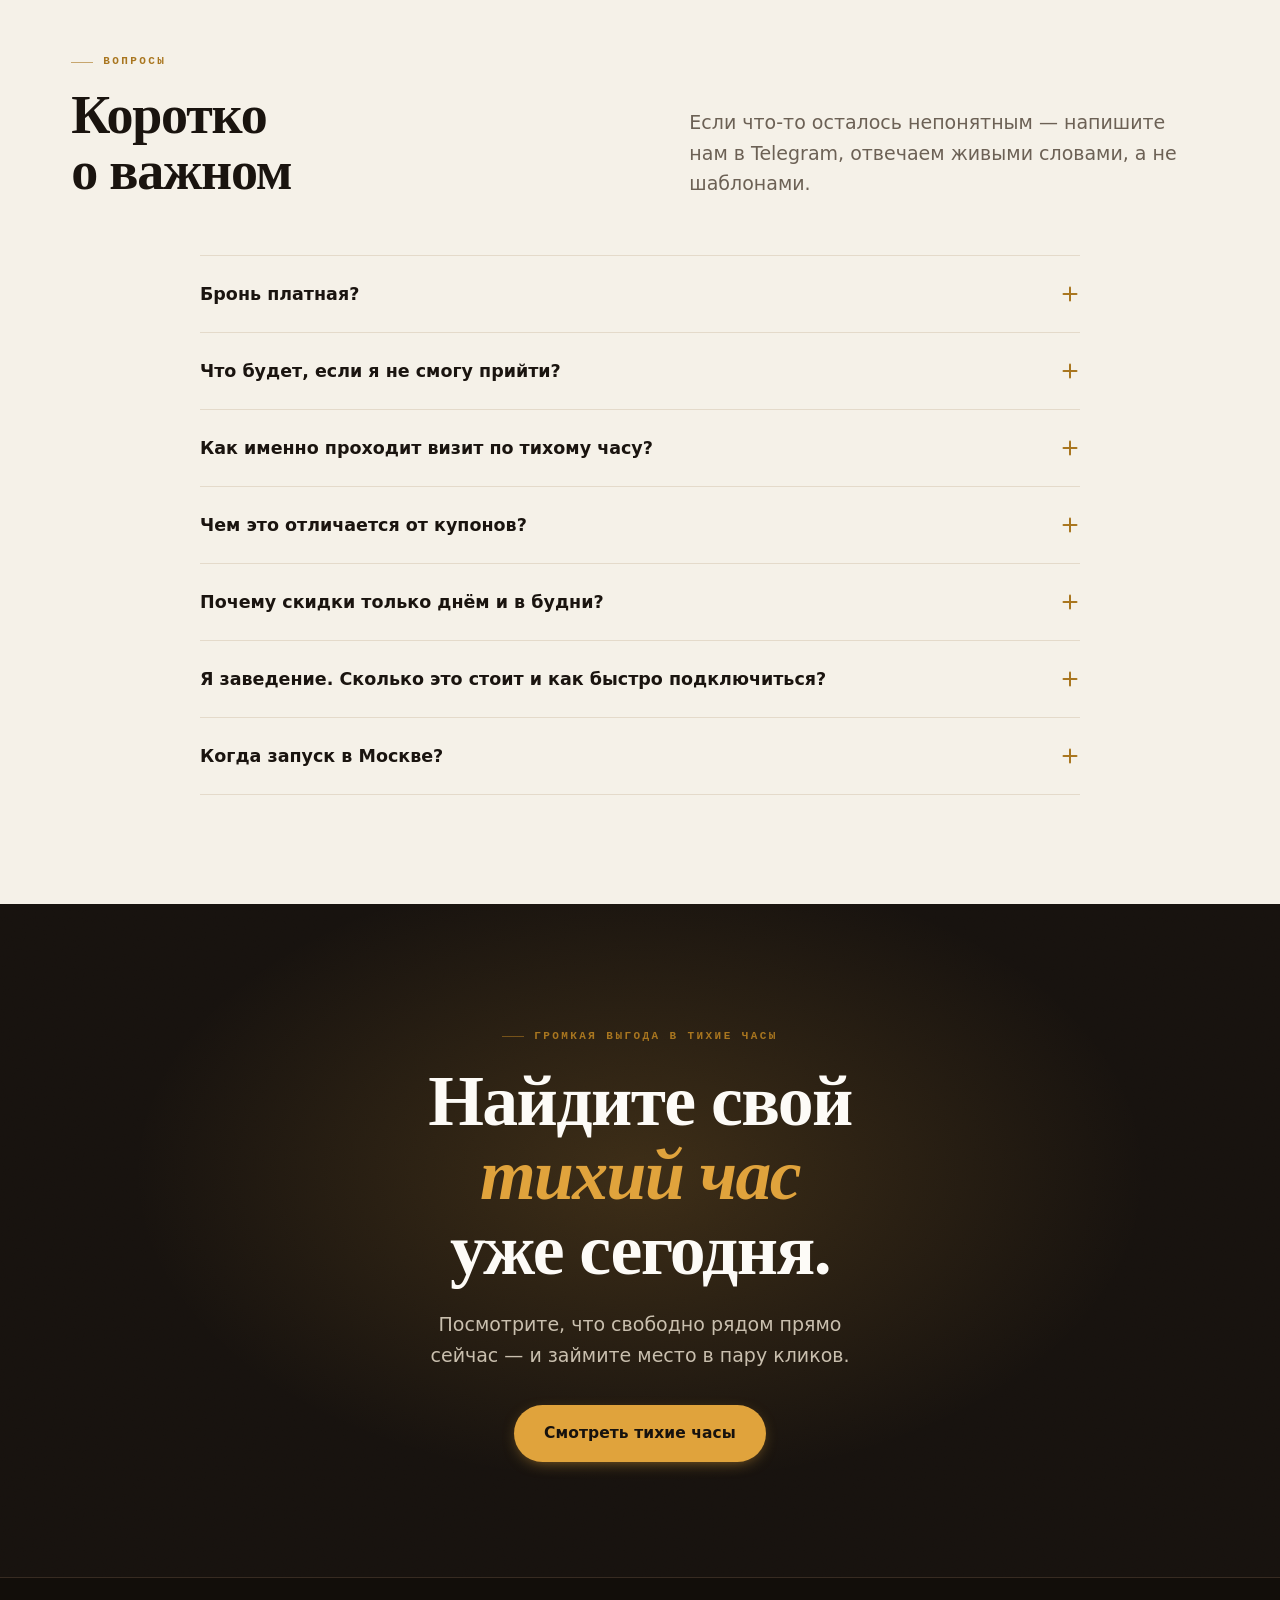
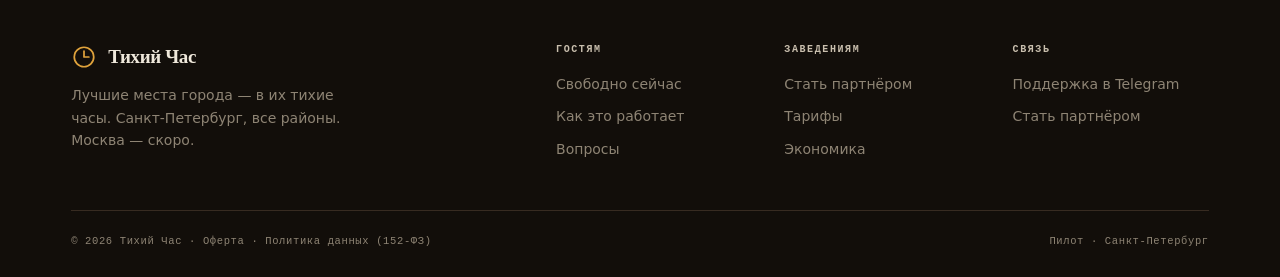
==== commit 1acb1dc3: "Три находки генеральной проверки перед запуском 1. Поддельный QR на главной. В карточке успешной бро" ====
--- a/index.html
+++ b/index.html
@@ -634,7 +634,11 @@
 .sh-fine{font-size:12.5px;color:var(--ink-soft);margin:16px 0 20px;line-height:1.6}
 .sh-btn{width:100%}
 .sh-ok{display:none;text-align:center;padding:8px 0 0}
-.sh-qr{width:152px;height:152px;margin:6px auto 12px;background:repeating-conic-gradient(var(--espresso) 0 25%,#fff 0 50%);background-size:22px 22px;border:9px solid #fff;border-radius:14px;box-shadow:var(--e2)}
+/* Настоящий QR приходит картинкой с сервера. Здесь стояла декоративная
+   шахматка из градиента — она выглядела как код, но не сканировалась
+   ничем, и гость показал бы её на входе впустую. */
+.sh-qr{display:block;width:152px;height:152px;margin:6px auto 12px;background:#fff;border:9px solid #fff;border-radius:14px;box-shadow:var(--e2);object-fit:contain}
+.sh-qr[hidden]{display:none}
 .sh-code{font-family:var(--mono);font-weight:700;font-size:19px;letter-spacing:.08em;color:var(--honey-d);margin-bottom:6px}
 .sh-testnote{font-size:11.5px;color:#8a7d6c;margin-top:9px;line-height:1.4}
 .sh-sum{font-size:14.5px;color:var(--ink-soft);margin-bottom:4px}
@@ -782,7 +786,7 @@
     <div class="grid" id="grid"><!--venues:start--><article class="card shown"><div class="cover"><div class="art art-food"></div><div class="rings"></div><span class="cover-off">−40%</span><span class="cover-ic"><svg class="ic" viewBox="0 0 24 24"><use href="#i-food"/></svg></span><span class="cover-cat">Ресторан</span></div><div class="card-b"><div class="card-t"><b>Киото бар</b><span class="rate">чек ~1 800 ₽</span></div><div class="card-m"><svg class="ic" viewBox="0 0 24 24"><use href="#i-pin"/></svg>суши · Большой пр. П.С. · Петроградский</div><div class="slots"><span class="slot">15:00 · <em>−40%</em></span><span class="slot">16:00 · <em>−40%</em></span><span class="slot">17:00 · <em>−30%</em></span></div><div class="card-f"><span class="left"><i></i>осталось 4 стола</span><span class="go">Забронировать <svg class="ic" viewBox="0 0 24 24"><use href="#i-arrow"/></svg></span></div></div></article><article class="card shown"><div class="cover"><div class="art art-coffee"></div><div class="rings"></div><span class="cover-off">−30%</span><span class="cover-ic"><svg class="ic" viewBox="0 0 24 24"><use href="#i-cup"/></svg></span><span class="cover-cat">Кофейня</span></div><div class="card-b"><div class="card-t"><b>Крем</b><span class="rate">чек ~700 ₽</span></div><div class="card-m"><svg class="ic" viewBox="0 0 24 24"><use href="#i-pin"/></svg>кофейня · Большая Монетная · Петроградский</div><div class="slots"><span class="slot">10:00 · <em>−30%</em></span><span class="slot">11:00 · <em>−30%</em></span></div><div class="card-f"><span class="left"><i></i>6 мест у окна</span><span class="go">Забронировать <svg class="ic" viewBox="0 0 24 24"><use href="#i-arrow"/></svg></span></div></div></article><article class="card shown"><div class="cover"><div class="art art-food"></div><div class="rings"></div><span class="cover-off">−35%</span><span class="cover-ic"><svg class="ic" viewBox="0 0 24 24"><use href="#i-food"/></svg></span><span class="cover-cat">Ресторан</span></div><div class="card-b"><div class="card-t"><b>Тбилисо</b><span class="rate">чек ~1 600 ₽</span></div><div class="card-m"><svg class="ic" viewBox="0 0 24 24"><use href="#i-pin"/></svg>грузинская · Кронверкский пр. · Петроградский</div><div class="slots"><span class="slot">14:00 · <em>−35%</em></span><span class="slot">15:00 · <em>−35%</em></span><span class="slot">16:00 · <em>−35%</em></span></div><div class="card-f"><span class="left"><i></i>осталось 5 столов</span><span class="go">Забронировать <svg class="ic" viewBox="0 0 24 24"><use href="#i-arrow"/></svg></span></div></div></article><article class="card shown"><div class="cover"><div class="art art-beauty"></div><div class="rings"></div><span class="cover-off">−35%</span><span class="cover-ic"><svg class="ic" viewBox="0 0 24 24"><use href="#i-sciss"/></svg></span><span class="cover-cat">Красота</span></div><div class="card-b"><div class="card-t"><b>Мята</b><span class="rate">чек ~1 500 ₽</span></div><div class="card-m"><svg class="ic" viewBox="0 0 24 24"><use href="#i-pin"/></svg>маникюр · Каменноостровский пр. · Петроградский</div><div class="slots"><span class="slot">11:00 · <em>−35%</em></span><span class="slot">12:00 · <em>−35%</em></span><span class="slot">13:00 · <em>−35%</em></span></div><div class="card-f"><span class="left"><i></i>3 окна у мастеров</span><span class="go">Забронировать <svg class="ic" viewBox="0 0 24 24"><use href="#i-arrow"/></svg></span></div></div></article><article class="card shown"><div class="cover"><div class="art art-beauty"></div><div class="rings"></div><span class="cover-off">−30%</span><span class="cover-ic"><svg class="ic" viewBox="0 0 24 24"><use href="#i-sciss"/></svg></span><span class="cover-cat">Красота</span></div><div class="card-b"><div class="card-t"><b>Право.</b><span class="rate">чек ~1 200 ₽</span></div><div class="card-m"><svg class="ic" viewBox="0 0 24 24"><use href="#i-pin"/></svg>барбершоп · Большой пр. П.С. · Петроградский</div><div class="slots"><span class="slot">12:00 · <em>−30%</em></span><span class="slot">13:00 · <em>−30%</em></span><span class="slot">14:00 · <em>−30%</em></span></div><div class="card-f"><span class="left"><i></i>2 кресла свободно</span><span class="go">Забронировать <svg class="ic" viewBox="0 0 24 24"><use href="#i-arrow"/></svg></span></div></div></article><article class="card shown"><div class="cover"><div class="art art-spa"></div><div class="rings"></div><span class="cover-off">−40%</span><span class="cover-ic"><svg class="ic" viewBox="0 0 24 24"><use href="#i-spa"/></svg></span><span class="cover-cat">СПА</span></div><div class="card-b"><div class="card-t"><b>Пар</b><span class="rate">чек ~2 500 ₽</span></div><div class="card-m"><svg class="ic" viewBox="0 0 24 24"><use href="#i-pin"/></svg>спа и массаж · Чкаловская наб. · Петроградский</div><div class="slots"><span class="slot">12:00 · <em>−40%</em></span><span class="slot">14:00 · <em>−40%</em></span><span class="slot">15:00 · <em>−40%</em></span></div><div class="card-f"><span class="left"><i></i>4 слота сегодня</span><span class="go">Забронировать <svg class="ic" viewBox="0 0 24 24"><use href="#i-arrow"/></svg></span></div></div></article><article class="card shown"><div class="cover"><div class="art art-fun"></div><div class="rings"></div><span class="cover-off">−50%</span><span class="cover-ic"><svg class="ic" viewBox="0 0 24 24"><use href="#i-key"/></svg></span><span class="cover-cat">Досуг</span></div><div class="card-b"><div class="card-t"><b>Квест Хаус</b><span class="rate">1 900 ₽ команда</span></div><div class="card-m"><svg class="ic" viewBox="0 0 24 24"><use href="#i-pin"/></svg>квесты · Петроградская наб. · Петроградский</div><div class="slots"><span class="slot">12:00 · <em>−50%</em></span><span class="slot">14:00 · <em>−50%</em></span><span class="slot">16:00 · <em>−50%</em></span></div><div class="card-f"><span class="left"><i></i>3 слота на сегодня</span><span class="go">Забронировать <svg class="ic" viewBox="0 0 24 24"><use href="#i-arrow"/></svg></span></div></div></article><article class="card shown"><div class="cover"><div class="art art-food"></div><div class="rings"></div><span class="cover-off">−40%</span><span class="cover-ic"><svg class="ic" viewBox="0 0 24 24"><use href="#i-food"/></svg></span><span class="cover-cat">Ресторан</span></div><div class="card-b"><div class="card-t"><b>Вход с Рубинштейна</b><span class="rate">чек ~2 000 ₽</span></div><div class="card-m"><svg class="ic" viewBox="0 0 24 24"><use href="#i-pin"/></svg>европейская · ул. Рубинштейна · Центральный</div><div class="slots"><span class="slot">13:00 · <em>−35%</em></span><span class="slot">14:00 · <em>−35%</em></span><span class="slot">15:00 · <em>−40%</em></span></div><div class="card-f"><span class="left"><i></i>осталось 6 столов</span><span class="go">Забронировать <svg class="ic" viewBox="0 0 24 24"><use href="#i-arrow"/></svg></span></div></div></article><article class="card shown"><div class="cover"><div class="art art-coffee"></div><div class="rings"></div><span class="cover-off">−30%</span><span class="cover-ic"><svg class="ic" viewBox="0 0 24 24"><use href="#i-cup"/></svg></span><span class="cover-cat">Кофейня</span></div><div class="card-b"><div class="card-t"><b>Полторы комнаты</b><span class="rate">чек ~650 ₽</span></div><div class="card-m"><svg class="ic" viewBox="0 0 24 24"><use href="#i-pin"/></svg>кофейня · Литейный пр. · Центральный</div><div class="slots"><span class="slot">10:00 · <em>−25%</em></span><span class="slot">11:00 · <em>−30%</em></span><span class="slot">12:00 · <em>−30%</em></span></div><div class="card-f"><span class="left"><i></i>8 мест</span><span class="go">Забронировать <svg class="ic" viewBox="0 0 24 24"><use href="#i-arrow"/></svg></span></div></div></article><article class="card shown"><div class="cover"><div class="art art-beauty"></div><div class="rings"></div><span class="cover-off">−35%</span><span class="cover-ic"><svg class="ic" viewBox="0 0 24 24"><use href="#i-sciss"/></svg></span><span class="cover-cat">Красота</span></div><div class="card-b"><div class="card-t"><b>Фонтанка Nails</b><span class="rate">чек ~1 600 ₽</span></div><div class="card-m"><svg class="ic" viewBox="0 0 24 24"><use href="#i-pin"/></svg>маникюр · наб. Фонтанки · Центральный</div><div class="slots"><span class="slot">12:00 · <em>−35%</em></span><span class="slot">13:00 · <em>−35%</em></span><span class="slot">16:00 · <em>−30%</em></span></div><div class="card-f"><span class="left"><i></i>4 окна у мастеров</span><span class="go">Забронировать <svg class="ic" viewBox="0 0 24 24"><use href="#i-arrow"/></svg></span></div></div></article><article class="card shown"><div class="cover"><div class="art art-fun"></div><div class="rings"></div><span class="cover-off">−50%</span><span class="cover-ic"><svg class="ic" viewBox="0 0 24 24"><use href="#i-key"/></svg></span><span class="cover-cat">Досуг</span></div><div class="card-b"><div class="card-t"><b>Лофт-квест</b><span class="rate">1 700 ₽ команда</span></div><div class="card-m"><svg class="ic" viewBox="0 0 24 24"><use href="#i-pin"/></svg>квесты · Лиговский пр. · Центральный</div><div class="slots"><span class="slot">14:00 · <em>−45%</em></span><span class="slot">16:00 · <em>−50%</em></span></div><div class="card-f"><span class="left"><i></i>2 слота</span><span class="go">Забронировать <svg class="ic" viewBox="0 0 24 24"><use href="#i-arrow"/></svg></span></div></div></article><article class="card shown"><div class="cover"><div class="art art-food"></div><div class="rings"></div><span class="cover-off">−35%</span><span class="cover-ic"><svg class="ic" viewBox="0 0 24 24"><use href="#i-food"/></svg></span><span class="cover-cat">Ресторан</span></div><div class="card-b"><div class="card-t"><b>Сенная 12</b><span class="rate">чек ~1 100 ₽</span></div><div class="card-m"><svg class="ic" viewBox="0 0 24 24"><use href="#i-pin"/></svg>бистро · Сенная площадь · Адмиралтейский</div><div class="slots"><span class="slot">12:00 · <em>−30%</em></span><span class="slot">13:00 · <em>−35%</em></span><span class="slot">14:00 · <em>−35%</em></span></div><div class="card-f"><span class="left"><i></i>осталось 9 столов</span><span class="go">Забронировать <svg class="ic" viewBox="0 0 24 24"><use href="#i-arrow"/></svg></span></div></div></article><article class="card shown"><div class="cover"><div class="art art-spa"></div><div class="rings"></div><span class="cover-off">−40%</span><span class="cover-ic"><svg class="ic" viewBox="0 0 24 24"><use href="#i-spa"/></svg></span><span class="cover-cat">СПА</span></div><div class="card-b"><div class="card-t"><b>Банный день</b><span class="rate">чек ~2 200 ₽</span></div><div class="card-m"><svg class="ic" viewBox="0 0 24 24"><use href="#i-pin"/></svg>спа · Измайловский пр. · Адмиралтейский</div><div class="slots"><span class="slot">11:00 · <em>−40%</em></span><span class="slot">13:00 · <em>−40%</em></span><span class="slot">15:00 · <em>−35%</em></span></div><div class="card-f"><span class="left"><i></i>3 слота</span><span class="go">Забронировать <svg class="ic" viewBox="0 0 24 24"><use href="#i-arrow"/></svg></span></div></div></article><article class="card shown"><div class="cover"><div class="art art-auto"></div><div class="rings"></div><span class="cover-off">−30%</span><span class="cover-ic"><svg class="ic" viewBox="0 0 24 24"><use href="#i-drop"/></svg></span><span class="cover-cat">Авто</span></div><div class="card-b"><div class="card-t"><b>Мойка на Обводном</b><span class="rate">чек ~1 300 ₽</span></div><div class="card-m"><svg class="ic" viewBox="0 0 24 24"><use href="#i-pin"/></svg>автомойка · Обводный канал · Адмиралтейский</div><div class="slots"><span class="slot">10:00 · <em>−30%</em></span><span class="slot">12:00 · <em>−30%</em></span><span class="slot">14:00 · <em>−25%</em></span></div><div class="card-f"><span class="left"><i></i>без очереди</span><span class="go">Забронировать <svg class="ic" viewBox="0 0 24 24"><use href="#i-arrow"/></svg></span></div></div></article><article class="card shown"><div class="cover"><div class="art art-coffee"></div><div class="rings"></div><span class="cover-off">−30%</span><span class="cover-ic"><svg class="ic" viewBox="0 0 24 24"><use href="#i-cup"/></svg></span><span class="cover-cat">Кофейня</span></div><div class="card-b"><div class="card-t"><b>Гавань</b><span class="rate">чек ~700 ₽</span></div><div class="card-m"><svg class="ic" viewBox="0 0 24 24"><use href="#i-pin"/></svg>кофейня · Большой пр. В.О. · Василеостровский</div><div class="slots"><span class="slot">10:00 · <em>−30%</em></span><span class="slot">11:00 · <em>−25%</em></span><span class="slot">15:00 · <em>−30%</em></span></div><div class="card-f"><span class="left"><i></i>5 мест у окна</span><span class="go">Забронировать <svg class="ic" viewBox="0 0 24 24"><use href="#i-arrow"/></svg></span></div></div></article><article class="card shown"><div class="cover"><div class="art art-food"></div><div class="rings"></div><span class="cover-off">−40%</span><span class="cover-ic"><svg class="ic" viewBox="0 0 24 24"><use href="#i-food"/></svg></span><span class="cover-cat">Ресторан</span></div><div class="card-b"><div class="card-t"><b>Линия 7</b><span class="rate">чек ~1 400 ₽</span></div><div class="card-m"><svg class="ic" viewBox="0 0 24 24"><use href="#i-pin"/></svg>паста · 7-я линия В.О. · Василеостровский</div><div class="slots"><span class="slot">14:00 · <em>−40%</em></span><span class="slot">15:00 · <em>−40%</em></span><span class="slot">16:00 · <em>−35%</em></span></div><div class="card-f"><span class="left"><i></i>осталось 4 стола</span><span class="go">Забронировать <svg class="ic" viewBox="0 0 24 24"><use href="#i-arrow"/></svg></span></div></div></article><article class="card shown"><div class="cover"><div class="art art-beauty"></div><div class="rings"></div><span class="cover-off">−30%</span><span class="cover-ic"><svg class="ic" viewBox="0 0 24 24"><use href="#i-sciss"/></svg></span><span class="cover-cat">Красота</span></div><div class="card-b"><div class="card-t"><b>Штиль</b><span class="rate">чек ~1 100 ₽</span></div><div class="card-m"><svg class="ic" viewBox="0 0 24 24"><use href="#i-pin"/></svg>барбершоп · Средний пр. В.О. · Василеостровский</div><div class="slots"><span class="slot">11:00 · <em>−30%</em></span><span class="slot">12:00 · <em>−30%</em></span><span class="slot">13:00 · <em>−30%</em></span></div><div class="card-f"><span class="left"><i></i>2 кресла</span><span class="go">Забронировать <svg class="ic" viewBox="0 0 24 24"><use href="#i-arrow"/></svg></span></div></div></article><article class="card shown"><div class="cover"><div class="art art-food"></div><div class="rings"></div><span class="cover-off">−40%</span><span class="cover-ic"><svg class="ic" viewBox="0 0 24 24"><use href="#i-food"/></svg></span><span class="cover-cat">Ресторан</span></div><div class="card-b"><div class="card-t"><b>Меридиан</b><span class="rate">чек ~1 500 ₽</span></div><div class="card-m"><svg class="ic" viewBox="0 0 24 24"><use href="#i-pin"/></svg>грузинская · Московский пр.</div><div class="slots"><span class="slot">13:00 · <em>−35%</em></span><span class="slot">15:00 · <em>−40%</em></span><span class="slot">16:00 · <em>−40%</em></span></div><div class="card-f"><span class="left"><i></i>осталось 7 столов</span><span class="go">Забронировать <svg class="ic" viewBox="0 0 24 24"><use href="#i-arrow"/></svg></span></div></div></article><article class="card shown"><div class="cover"><div class="art art-spa"></div><div class="rings"></div><span class="cover-off">−40%</span><span class="cover-ic"><svg class="ic" viewBox="0 0 24 24"><use href="#i-spa"/></svg></span><span class="cover-cat">СПА</span></div><div class="card-b"><div class="card-t"><b>Тихая вода</b><span class="rate">чек ~2 300 ₽</span></div><div class="card-m"><svg class="ic" viewBox="0 0 24 24"><use href="#i-pin"/></svg>массаж · Звёздная · Московский</div><div class="slots"><span class="slot">12:00 · <em>−40%</em></span><span class="slot">14:00 · <em>−40%</em></span></div><div class="card-f"><span class="left"><i></i>4 слота сегодня</span><span class="go">Забронировать <svg class="ic" viewBox="0 0 24 24"><use href="#i-arrow"/></svg></span></div></div></article><article class="card shown"><div class="cover"><div class="art art-auto"></div><div class="rings"></div><span class="cover-off">−30%</span><span class="cover-ic"><svg class="ic" viewBox="0 0 24 24"><use href="#i-drop"/></svg></span><span class="cover-cat">Авто</span></div><div class="card-b"><div class="card-t"><b>Детейлинг Пулково</b><span class="rate">чек ~3 500 ₽</span></div><div class="card-m"><svg class="ic" viewBox="0 0 24 24"><use href="#i-pin"/></svg>детейлинг · Пулковское ш. · Московский</div><div class="slots"><span class="slot">11:00 · <em>−30%</em></span><span class="slot">13:00 · <em>−30%</em></span></div><div class="card-f"><span class="left"><i></i>2 поста</span><span class="go">Забронировать <svg class="ic" viewBox="0 0 24 24"><use href="#i-arrow"/></svg></span></div></div></article><article class="card shown"><div class="cover"><div class="art art-food"></div><div class="rings"></div><span class="cover-off">−40%</span><span class="cover-ic"><svg class="ic" viewBox="0 0 24 24"><use href="#i-food"/></svg></span><span class="cover-cat">Ресторан</span></div><div class="card-b"><div class="card-t"><b>Дыбенко Кухня</b><span class="rate">чек ~900 ₽</span></div><div class="card-m"><svg class="ic" viewBox="0 0 24 24"><use href="#i-pin"/></svg>азиатская · пр. Большевиков · Невский</div><div class="slots"><span class="slot">12:00 · <em>−35%</em></span><span class="slot">14:00 · <em>−40%</em></span><span class="slot">16:00 · <em>−35%</em></span></div><div class="card-f"><span class="left"><i></i>осталось 8 столов</span><span class="go">Забронировать <svg class="ic" viewBox="0 0 24 24"><use href="#i-arrow"/></svg></span></div></div></article><article class="card shown"><div class="cover"><div class="art art-beauty"></div><div class="rings"></div><span class="cover-off">−35%</span><span class="cover-ic"><svg class="ic" viewBox="0 0 24 24"><use href="#i-sciss"/></svg></span><span class="cover-cat">Красота</span></div><div class="card-b"><div class="card-t"><b>Невский Стиль</b><span class="rate">чек ~1 400 ₽</span></div><div class="card-m"><svg class="ic" viewBox="0 0 24 24"><use href="#i-pin"/></svg>салон · ул. Дыбенко · Невский</div><div class="slots"><span class="slot">10:00 · <em>−35%</em></span><span class="slot">11:00 · <em>−35%</em></span><span class="slot">13:00 · <em>−30%</em></span></div><div class="card-f"><span class="left"><i></i>5 окон</span><span class="go">Забронировать <svg class="ic" viewBox="0 0 24 24"><use href="#i-arrow"/></svg></span></div></div></article><article class="card shown"><div class="cover"><div class="art art-coffee"></div><div class="rings"></div><span class="cover-off">−30%</span><span class="cover-ic"><svg class="ic" viewBox="0 0 24 24"><use href="#i-cup"/></svg></span><span class="cover-cat">Кофейня</span></div><div class="card-b"><div class="card-t"><b>Комендантский</b><span class="rate">чек ~650 ₽</span></div><div class="card-m"><svg class="ic" viewBox="0 0 24 24"><use href="#i-pin"/></svg>кофейня · Комендантский пр. · Приморский</div><div class="slots"><span class="slot">10:00 · <em>−30%</em></span><span class="slot">11:00 · <em>−30%</em></span><span class="slot">14:00 · <em>−25%</em></span></div><div class="card-f"><span class="left"><i></i>6 мест</span><span class="go">Забронировать <svg class="ic" viewBox="0 0 24 24"><use href="#i-arrow"/></svg></span></div></div></article><article class="card shown"><div class="cover"><div class="art art-fun"></div><div class="rings"></div><span class="cover-off">−50%</span><span class="cover-ic"><svg class="ic" viewBox="0 0 24 24"><use href="#i-key"/></svg></span><span class="cover-cat">Досуг</span></div><div class="card-b"><div class="card-t"><b>Картинг Приморский</b><span class="rate">2 200 ₽</span></div><div class="card-m"><svg class="ic" viewBox="0 0 24 24"><use href="#i-pin"/></svg>картинг · Планерная · Приморский</div><div class="slots"><span class="slot">13:00 · <em>−45%</em></span><span class="slot">15:00 · <em>−50%</em></span></div><div class="card-f"><span class="left"><i></i>4 слота</span><span class="go">Забронировать <svg class="ic" viewBox="0 0 24 24"><use href="#i-arrow"/></svg></span></div></div></article><article class="card shown"><div class="cover"><div class="art art-beauty"></div><div class="rings"></div><span class="cover-off">−35%</span><span class="cover-ic"><svg class="ic" viewBox="0 0 24 24"><use href="#i-sciss"/></svg></span><span class="cover-cat">Красота</span></div><div class="card-b"><div class="card-t"><b>Ольга Студия</b><span class="rate">чек ~1 500 ₽</span></div><div class="card-m"><svg class="ic" viewBox="0 0 24 24"><use href="#i-pin"/></svg>маникюр · Богатырский пр. · Приморский</div><div class="slots"><span class="slot">11:00 · <em>−35%</em></span><span class="slot">12:00 · <em>−35%</em></span><span class="slot">15:00 · <em>−30%</em></span></div><div class="card-f"><span class="left"><i></i>3 окна</span><span class="go">Забронировать <svg class="ic" viewBox="0 0 24 24"><use href="#i-arrow"/></svg></span></div></div></article><article class="card shown"><div class="cover"><div class="art art-food"></div><div class="rings"></div><span class="cover-off">−35%</span><span class="cover-ic"><svg class="ic" viewBox="0 0 24 24"><use href="#i-food"/></svg></span><span class="cover-cat">Ресторан</span></div><div class="card-b"><div class="card-t"><b>Просвещения 40</b><span class="rate">чек ~1 000 ₽</span></div><div class="card-m"><svg class="ic" viewBox="0 0 24 24"><use href="#i-pin"/></svg>бургеры · пр. Просвещения · Выборгский</div><div class="slots"><span class="slot">13:00 · <em>−35%</em></span><span class="slot">14:00 · <em>−35%</em></span><span class="slot">17:00 · <em>−30%</em></span></div><div class="card-f"><span class="left"><i></i>осталось 6 столов</span><span class="go">Забронировать <svg class="ic" viewBox="0 0 24 24"><use href="#i-arrow"/></svg></span></div></div></article><article class="card shown"><div class="cover"><div class="art art-auto"></div><div class="rings"></div><span class="cover-off">−30%</span><span class="cover-ic"><svg class="ic" viewBox="0 0 24 24"><use href="#i-drop"/></svg></span><span class="cover-cat">Авто</span></div><div class="card-b"><div class="card-t"><b>Мойка Озерки</b><span class="rate">чек ~1 200 ₽</span></div><div class="card-m"><svg class="ic" viewBox="0 0 24 24"><use href="#i-pin"/></svg>автомойка · Озерки · Выборгский</div><div class="slots"><span class="slot">10:00 · <em>−30%</em></span><span class="slot">12:00 · <em>−30%</em></span><span class="slot">14:00 · <em>−30%</em></span></div><div class="card-f"><span class="left"><i></i>без очереди</span><span class="go">Забронировать <svg class="ic" viewBox="0 0 24 24"><use href="#i-arrow"/></svg></span></div></div></article><article class="card shown"><div class="cover"><div class="art art-coffee"></div><div class="rings"></div><span class="cover-off">−30%</span><span class="cover-ic"><svg class="ic" viewBox="0 0 24 24"><use href="#i-cup"/></svg></span><span class="cover-cat">Кофейня</span></div><div class="card-b"><div class="card-t"><b>Академка</b><span class="rate">чек ~600 ₽</span></div><div class="card-m"><svg class="ic" viewBox="0 0 24 24"><use href="#i-pin"/></svg>кофейня · Академическая · Калининский</div><div class="slots"><span class="slot">10:00 · <em>−30%</em></span><span class="slot">11:00 · <em>−30%</em></span></div><div class="card-f"><span class="left"><i></i>7 мест</span><span class="go">Забронировать <svg class="ic" viewBox="0 0 24 24"><use href="#i-arrow"/></svg></span></div></div></article><article class="card shown"><div class="cover"><div class="art art-beauty"></div><div class="rings"></div><span class="cover-off">−35%</span><span class="cover-ic"><svg class="ic" viewBox="0 0 24 24"><use href="#i-sciss"/></svg></span><span class="cover-cat">Красота</span></div><div class="card-b"><div class="card-t"><b>Мурино Beauty</b><span class="rate">чек ~1 300 ₽</span></div><div class="card-m"><svg class="ic" viewBox="0 0 24 24"><use href="#i-pin"/></svg>салон · Гражданский пр. · Калининский</div><div class="slots"><span class="slot">12:00 · <em>−35%</em></span><span class="slot">13:00 · <em>−35%</em></span><span class="slot">16:00 · <em>−30%</em></span></div><div class="card-f"><span class="left"><i></i>4 окна</span><span class="go">Забронировать <svg class="ic" viewBox="0 0 24 24"><use href="#i-arrow"/></svg></span></div></div></article><article class="card shown"><div class="cover"><div class="art art-food"></div><div class="rings"></div><span class="cover-off">−35%</span><span class="cover-ic"><svg class="ic" viewBox="0 0 24 24"><use href="#i-food"/></svg></span><span class="cover-cat">Ресторан</span></div><div class="card-b"><div class="card-t"><b>Нарвская 5</b><span class="rate">чек ~900 ₽</span></div><div class="card-m"><svg class="ic" viewBox="0 0 24 24"><use href="#i-pin"/></svg>домашняя кухня · Нарвская · Кировский</div><div class="slots"><span class="slot">12:00 · <em>−35%</em></span><span class="slot">13:00 · <em>−35%</em></span><span class="slot">15:00 · <em>−35%</em></span></div><div class="card-f"><span class="left"><i></i>осталось 5 столов</span><span class="go">Забронировать <svg class="ic" viewBox="0 0 24 24"><use href="#i-arrow"/></svg></span></div></div></article><article class="card shown"><div class="cover"><div class="art art-spa"></div><div class="rings"></div><span class="cover-off">−40%</span><span class="cover-ic"><svg class="ic" viewBox="0 0 24 24"><use href="#i-spa"/></svg></span><span class="cover-cat">СПА</span></div><div class="card-b"><div class="card-t"><b>Купчино Спа</b><span class="rate">чек ~2 000 ₽</span></div><div class="card-m"><svg class="ic" viewBox="0 0 24 24"><use href="#i-pin"/></svg>спа · Бухарестская · Фрунзенский</div><div class="slots"><span class="slot">11:00 · <em>−40%</em></span><span class="slot">14:00 · <em>−40%</em></span></div><div class="card-f"><span class="left"><i></i>3 слота</span><span class="go">Забронировать <svg class="ic" viewBox="0 0 24 24"><use href="#i-arrow"/></svg></span></div></div></article><article class="card shown"><div class="cover"><div class="art art-food"></div><div class="rings"></div><span class="cover-off">−40%</span><span class="cover-ic"><svg class="ic" viewBox="0 0 24 24"><use href="#i-food"/></svg></span><span class="cover-cat">Ресторан</span></div><div class="card-b"><div class="card-t"><b>Охта Гриль</b><span class="rate">чек ~1 300 ₽</span></div><div class="card-m"><svg class="ic" viewBox="0 0 24 24"><use href="#i-pin"/></svg>гриль · Охта · Красногвардейский</div><div class="slots"><span class="slot">14:00 · <em>−35%</em></span><span class="slot">16:00 · <em>−40%</em></span></div><div class="card-f"><span class="left"><i></i>осталось 6 столов</span><span class="go">Забронировать <svg class="ic" viewBox="0 0 24 24"><use href="#i-arrow"/></svg></span></div></div></article><article class="card shown"><div class="cover"><div class="art art-beauty"></div><div class="rings"></div><span class="cover-off">−35%</span><span class="cover-ic"><svg class="ic" viewBox="0 0 24 24"><use href="#i-sciss"/></svg></span><span class="cover-cat">Красота</span></div><div class="card-b"><div class="card-t"><b>Ветеранов Nails</b><span class="rate">чек ~1 200 ₽</span></div><div class="card-m"><svg class="ic" viewBox="0 0 24 24"><use href="#i-pin"/></svg>маникюр · пр. Ветеранов · Красносельский</div><div class="slots"><span class="slot">11:00 · <em>−35%</em></span><span class="slot">13:00 · <em>−35%</em></span></div><div class="card-f"><span class="left"><i></i>4 окна</span><span class="go">Забронировать <svg class="ic" viewBox="0 0 24 24"><use href="#i-arrow"/></svg></span></div></div></article><article class="card shown"><div class="cover"><div class="art art-coffee"></div><div class="rings"></div><span class="cover-off">−30%</span><span class="cover-ic"><svg class="ic" viewBox="0 0 24 24"><use href="#i-cup"/></svg></span><span class="cover-cat">Кофейня</span></div><div class="card-b"><div class="card-t"><b>Царское зерно</b><span class="rate">чек ~650 ₽</span></div><div class="card-m"><svg class="ic" viewBox="0 0 24 24"><use href="#i-pin"/></svg>кофейня · Пушкин · Пушкинский</div><div class="slots"><span class="slot">10:00 · <em>−30%</em></span><span class="slot">12:00 · <em>−30%</em></span><span class="slot">15:00 · <em>−25%</em></span></div><div class="card-f"><span class="left"><i></i>5 мест</span><span class="go">Забронировать <svg class="ic" viewBox="0 0 24 24"><use href="#i-arrow"/></svg></span></div></div></article><article class="card shown"><div class="cover"><div class="art art-auto"></div><div class="rings"></div><span class="cover-off">−30%</span><span class="cover-ic"><svg class="ic" viewBox="0 0 24 24"><use href="#i-drop"/></svg></span><span class="cover-cat">Авто</span></div><div class="card-b"><div class="card-t"><b>Мойка 24</b></div><div class="card-m"><svg class="ic" viewBox="0 0 24 24"><use href="#i-pin"/></svg>автомойка · Петроградская · Петроградский</div><div class="slots"><span class="slot">12:00 · <em>−30%</em></span><span class="slot">14:00 · <em>−30%</em></span><span class="slot">16:00 · <em>−25%</em></span></div><div class="card-f"><span class="left"><i></i>пн, вт, ср, чт, пт</span><span class="go">Забронировать <svg class="ic" viewBox="0 0 24 24"><use href="#i-arrow"/></svg></span></div></div></article><article class="card shown"><div class="cover"><div class="art art-food"></div><img class="cover-img" src="/api/guest/venue-photo/37?w=500&amp;v=1787645512" alt="" loading="lazy" decoding="async" onerror="this.remove()"><div class="rings"></div><span class="cover-off">−30%</span><span class="cover-ic"><svg class="ic" viewBox="0 0 24 24"><use href="#i-food"/></svg></span><span class="cover-cat">Ресторан</span></div><div class="card-b"><div class="card-t"><b>Аоаоал</b></div><div class="card-m"><svg class="ic" viewBox="0 0 24 24"><use href="#i-pin"/></svg>Ресторан / кафе · Слаллс · Петроградский</div><div class="slots"><span class="slot">12:00 · <em>−30%</em></span></div><div class="card-f"><span class="left"><i></i>уточняйте в заведении</span><span class="go">Забронировать <svg class="ic" viewBox="0 0 24 24"><use href="#i-arrow"/></svg></span></div></div></article><article class="card shown"><div class="cover"><div class="art art-food"></div><img class="cover-img" src="/api/guest/venue-photo/39?w=500&amp;v=1788336470" alt="" loading="lazy" decoding="async" onerror="this.remove()"><div class="rings"></div><span class="cover-off">−30%</span><span class="cover-ic"><svg class="ic" viewBox="0 0 24 24"><use href="#i-food"/></svg></span><span class="cover-cat">Ресторан</span></div><div class="card-b"><div class="card-t"><b>Полянка</b></div><div class="card-m"><svg class="ic" viewBox="0 0 24 24"><use href="#i-pin"/></svg>Ресторан / кафе · Калининский 1</div><div class="slots"><span class="slot">11:00 · <em>−30%</em></span><span class="slot">12:00 · <em>−30%</em></span><span class="slot">13:00 · <em>−30%</em></span><span class="slot">14:00 · <em>−30%</em></span></div><div class="card-f"><span class="left"><i></i>уточняйте в заведении</span><span class="go">Забронировать <svg class="ic" viewBox="0 0 24 24"><use href="#i-arrow"/></svg></span></div></div></article><!--venues:end--></div>
     <noscript>
       <p class="empty" style="margin-top:18px">Чтобы забронировать окно, включите
-      JavaScript — выбор времени и оплата работают только с ним. Список заведений
+      JavaScript — выбор дня и времени работает только с ним. Список заведений
       и их тихие часы выше актуальны.</p>
     </noscript>
   </div>
@@ -1107,7 +1111,7 @@
         <button class="btn btn-honey btn-lg sh-btn" id="shBook">Забронировать место</button>
       </div>
       <div class="sh-ok" id="shOk">
-        <div class="sh-qr"></div>
+        <img class="sh-qr" id="shQr" alt="QR-код брони" width="152" height="152" hidden>
         <div class="sh-lbl" style="margin-bottom:6px">Код брони</div>
         <div class="sh-code" id="shCode"><!--p:code.example-->9N4VD6<!--/p--></div>
         <div class="sh-sum" id="shSum">—</div>
@@ -1607,6 +1611,13 @@
     if(r.status===401){ location.href="/login.html?next=/"; return; }
     if(!r.ok) throw new Error(data.detail||"Не удалось забронировать");
     $("shCode").textContent=data.code;
+    /* QR — ускоритель для сотрудника. Не пришёл — прячем и молчим:
+       код выше остаётся рабочим, гость называет его голосом. */
+    const qr=$("shQr");
+    qr.hidden=true;
+    qr.onerror=()=>{qr.hidden=true;};
+    qr.onload=()=>{qr.hidden=false;};
+    qr.src=`/api/guest/bookings/${data.id}/qr.png`;
     $("shSum").textContent=`${v.name} · ${dateLabel(mDay).toLowerCase()}, ${s[0]}:00 · −${data.discount}% на весь счёт`;
     $("shForm").style.display="none";$("shOk").style.display="block";
   }catch(err){
